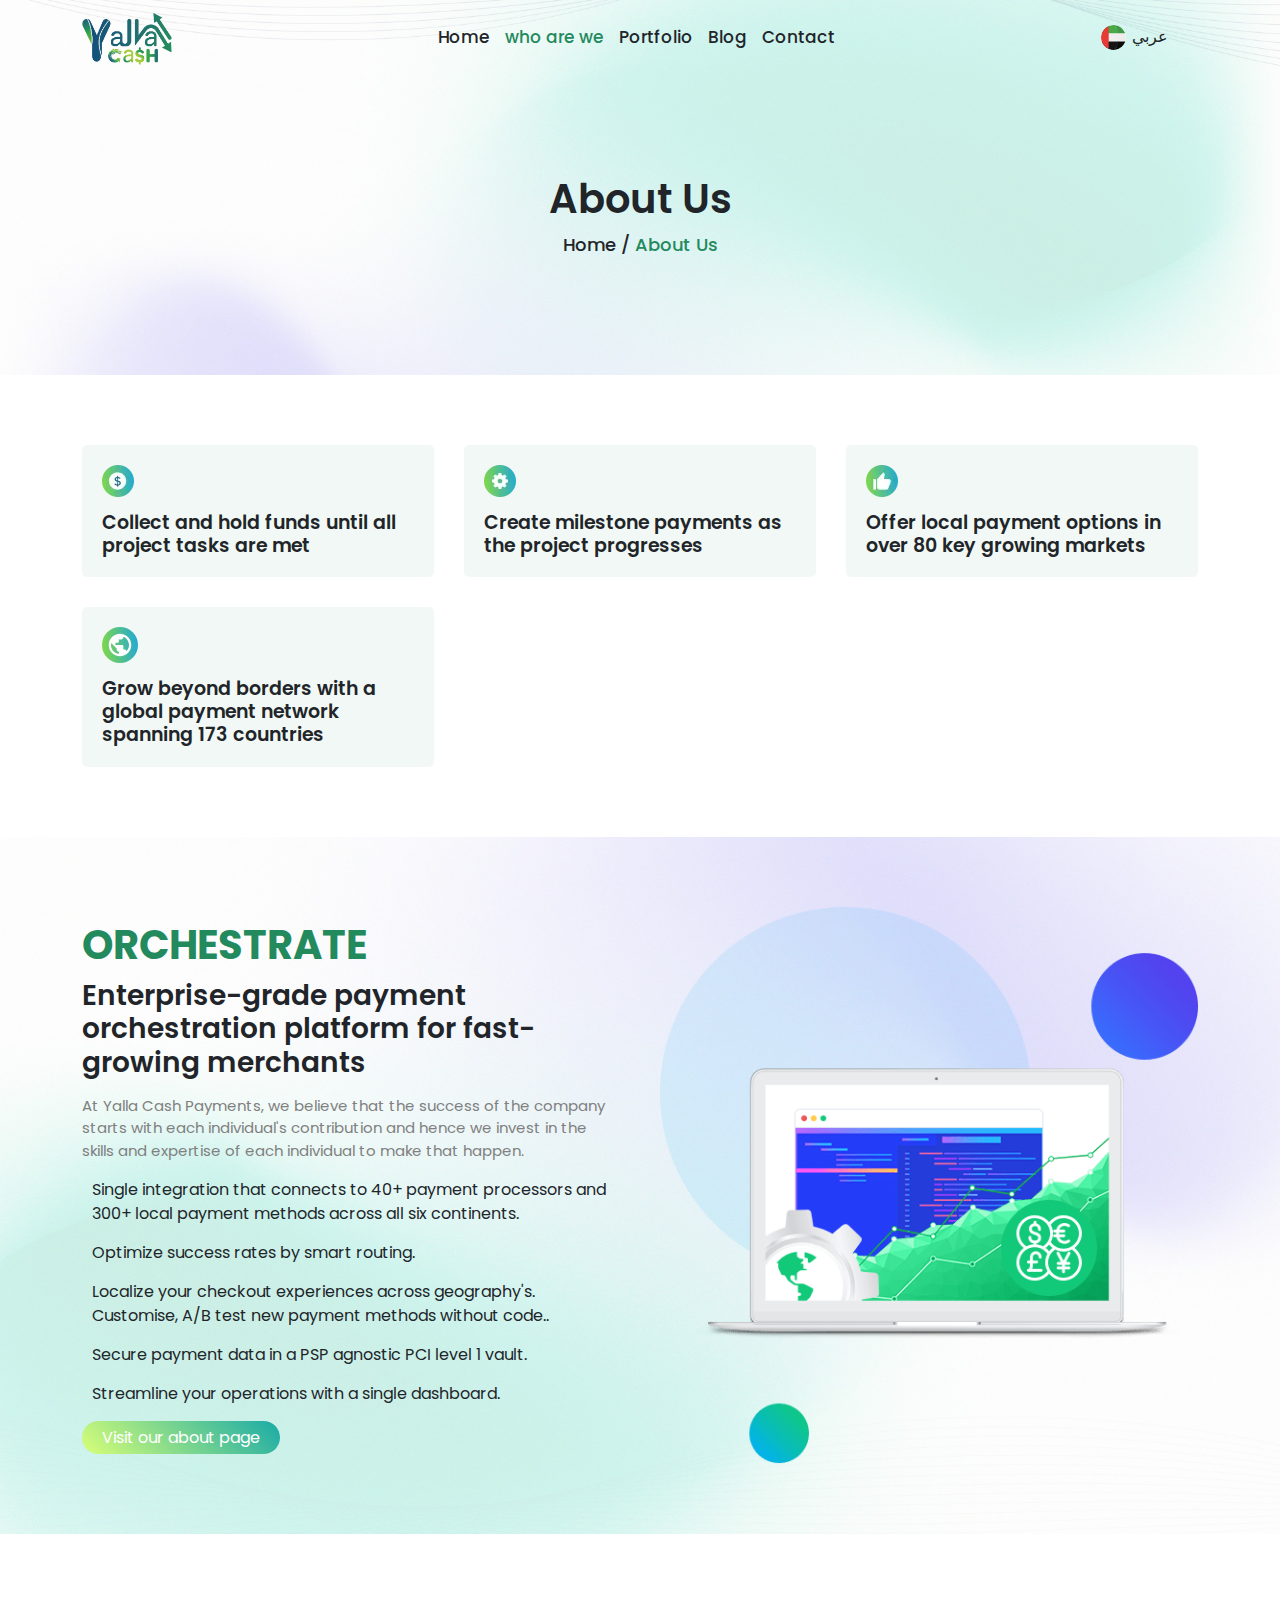
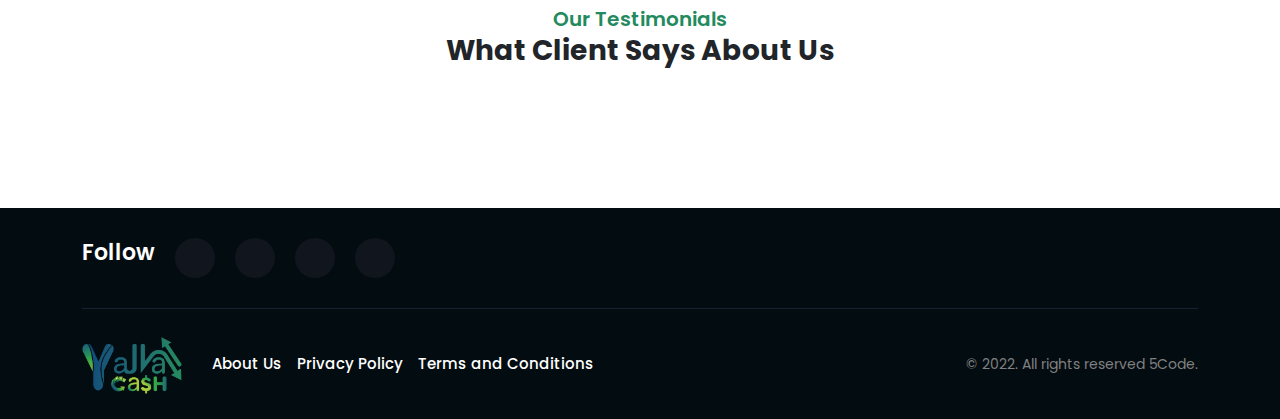
==== about-us.html @ e9f298f8 "commit" ====
<!DOCTYPE html>
<html lang="en">
  <head>
    <meta charset="UTF-8" />
    <meta name="viewport" content="width=device-width, initial-scale=1.0" />
    <title>Yalla cash v2</title>
    <link rel="stylesheet" href="./css/style.css" />
    <link rel="stylesheet" href="./css/carsosuel.css" />
    <link
      rel="stylesheet"
      href="https://cdnjs.cloudflare.com/ajax/libs/font-awesome/6.4.0/css/all.min.css"
      integrity="sha512-iecdLmaskl7CVkqkXNQ/ZH/XLlvWZOJyj7Yy7tcenmpD1ypASozpmT/E0iPtmFIB46ZmdtAc9eNBvH0H/ZpiBw=="
      crossorigin="anonymous"
      referrerpolicy="no-referrer"
    />
    <!-- bootstarp -->
    <link rel="stylesheet" href="css/bootstrap.css" />
    <script src="js/bootstrap.js"></script>
  </head>
  <body>
    <main>
      <!-- start header -->
      <header>
        <div class="container">
          <div class="line">
            <a href="index.html" class="logo">
              <img src="./images/123456-08.png" alt="logo" />
            </a>
            <div class="links">
              <a href="index.html" class="link">Home</a>
              <a href="about-us.html" class="link active">who are we</a>
              <a href="Portfolio.html" class="link">Portfolio</a>
              <a href="blog.html" class="link">Blog</a>
              <a href="contact-us.html" class="link">Contact</a>
            </div>
            <div class="info">
              <a href="#" class="lang">
                <img src="images/ar-lang.svg" alt="lang-img" loading="lazy" />
                <span>عربي</span>
              </a>

              <div class="mode btn_mode">
                <i class="fa-regular fa-sun light"></i>
                <i class="fa-solid fa-moon dark"></i>
              </div>

              <div class="icon_menu">
                <svg
                  class="trigger-opener"
                  xmlns="http://www.w3.org/2000/svg"
                  xmlns:xlink="http://www.w3.org/1999/xlink"
                  x="0px"
                  y="0px"
                  width="16px"
                  height="12.7px"
                  viewBox="0 0 16 12.7"
                  style="enable-background: new 0 0 16 12.7"
                  xml:space="preserve"
                >
                  <g>
                    <rect x="5" y="8.4" width="11" height="2"></rect>
                    <rect x="0" y="2.4" width="16" height="2"></rect>
                  </g>
                </svg>
              </div>
            </div>
          </div>
        </div>
      </header>
      <!-- end header -->

      <!-- start menu mobile -->
      <div class="overflow"></div>
      <div class="menu_mobile">
        <div class="head">
          <img src="./images/123456-08.png" alt="logo" />

          <div class="btn_close_menu">
            <i class="fa-regular fa-circle-xmark"></i>
          </div>
        </div>
        <div class="links">
          <a href="index.html" class="link">Home</a>
          <a href="about-us.html" class="link active">who are we</a>
          <a href="our-services.html" class="link">Our Services</a>
          <a href="Portfolio.html" class="link">Portfolio</a>
          <a href="blog.html" class="link">Blog</a>
          <a href="contact-us.html" class="link">Contact</a>
        </div>
        <a href="#" class="lang">
          <img src="images/en-lang.svg" alt="lang-img" loading="lazy" />
          <span>English</span>
        </a>
      </div>
      <!-- end menu mobile -->

      <!-- start main head -->
      <div class="main_head">
        <div class="container">
          <div class="content">
            <h1>About Us</h1>
            <p class="links">
              <a href="index.html">Home</a> /
              <a href="about-us.html">About Us</a>
            </p>
          </div>
        </div>
      </div>
      <!-- end main head -->
    </main>

    <!-- start boxs info -->
    <div class="boxs_info_section section">
      <div class="container">
        <div class="boxs">
          <div class="box">
            <div class="icon">
              <img
                src="./images/info-icon1.webp"
                alt="info-icon"
                loading="lazy"
              />
            </div>
            <h4 class="title">
              Collect and hold funds until all project tasks are met
            </h4>
          </div>
          <div class="box">
            <div class="icon">
              <img
                src="./images/info-icon2.webp"
                alt="info-icon"
                loading="lazy"
              />
            </div>
            <h4 class="title">
              Create milestone payments as the project progresses
            </h4>
          </div>
          <div class="box">
            <div class="icon">
              <img
                src="./images/info-icon3.webp"
                alt="info-icon"
                loading="lazy"
              />
            </div>
            <h4 class="title">
              Offer local payment options in over 80 key growing markets
            </h4>
          </div>
          <div class="box">
            <div class="icon">
              <img
                src="./images/info-icon4.svg"
                alt="info-icon"
                loading="lazy"
              />
            </div>
            <h4 class="title">
              Grow beyond borders with a global payment network spanning 173
              countries
            </h4>
          </div>
        </div>
      </div>
    </div>
    <!-- end boxs info -->

    <!-- start Join Us-->
    <div class="join_us_section section bg_pay">
      <div class="container">
        <div class="line line_section">
          <div class="text">
            <h3 class="title">ORCHESTRATE</h3>
            <h4 class="second_title">
              Enterprise-grade payment orchestration platform for fast-growing
              merchants
            </h4>
            <p class="desc">
              At Yalla Cash Payments, we believe that the success of the company
              starts with each individual's contribution and hence we invest in
              the skills and expertise of each individual to make that happen.
            </p>
            <div class="items">
              <div class="item">
                <i class="fa-regular fa-circle-check"></i>
                <span
                  >Single integration that connects to 40+ payment processors
                  and 300+ local payment methods across all six
                  continents.</span
                >
              </div>
              <div class="item">
                <i class="fa-regular fa-circle-check"></i>
                <span>Optimize success rates by smart routing.</span>
              </div>
              <div class="item">
                <i class="fa-regular fa-circle-check"></i>
                <span
                  >Localize your checkout experiences across geography's.
                  Customise, A/B test new payment methods without code..</span
                >
              </div>
              <div class="item">
                <i class="fa-regular fa-circle-check"></i>
                <span
                  >Secure payment data in a PSP agnostic PCI level 1
                  vault.</span
                >
              </div>
              <div class="item">
                <i class="fa-regular fa-circle-check"></i>
                <span
                  >Streamline your operations with a single dashboard.
                </span>
              </div>
            </div>

            <a href="about-us.html" class="btn_fill btn_about"
              >Visit our about page</a
            >
          </div>
          <div class="image">
            <img src="./images/about-img.png" alt="about-img" loading="lazy" />
          </div>
        </div>
      </div>
    </div>
    <!-- end Join Us -->

    <!-- start Our Testimonials -->
    <div class="our_testimonials_section section">
      <div class="container">
        <div class="head">
          <span class="subtitle">Our Testimonials</span>
          <h3 class="title">What Client Says About Us</h3>
        </div>
        <div class="boxs">
          <div class="owl-carousel owl-theme testimonials-carousel">
            <div class="box">
              <div class="head_box">
                <div class="img_client">
                  <img
                    src="./images/client-1.jpg"
                    alt="client-img"
                    loading="lazy"
                  />
                </div>
                <div class="icon">
                  <img src="./images/quote.png" alt="quote" loading="lazy" />
                </div>
              </div>
              <p class="comment">
                Lorem ipsum dolor sit amet adi elition repell tetur delni vel
                quam aliq earum explibo dolor eme fugiat amet dolor lorem sit
                consect.
              </p>
              <div class="info_client">
                <h5>Chris Haris</h5>
                <span>MD, ITec</span>
              </div>
            </div>
            <div class="box">
              <div class="head_box">
                <div class="img_client">
                  <img
                    src="./images/client-3.jpg"
                    alt="client-img"
                    loading="lazy"
                  />
                </div>
                <div class="icon">
                  <img src="./images/quote.png" alt="quote" loading="lazy" />
                </div>
              </div>
              <p class="comment">
                Lorem ipsum dolor sit amet adi elition repell tetur delni vel
                quam aliq earum explibo dolor eme fugiat amet dolor lorem sit
                consect.
              </p>
              <div class="info_client">
                <h5>Chris Haris</h5>
                <span>MD, ITec</span>
              </div>
            </div>
            <div class="box">
              <div class="head_box">
                <div class="img_client">
                  <img
                    src="./images/client-2.jpg"
                    alt="client-img"
                    loading="lazy"
                  />
                </div>
                <div class="icon">
                  <img src="./images/quote.png" alt="quote" loading="lazy" />
                </div>
              </div>
              <p class="comment">
                Lorem ipsum dolor sit amet adi elition repell tetur delni vel
                quam aliq earum explibo dolor eme fugiat amet dolor lorem sit
                consect.
              </p>
              <div class="info_client">
                <h5>Chris Haris</h5>
                <span>MD, ITec</span>
              </div>
            </div>
            <div class="box">
              <div class="head_box">
                <div class="img_client">
                  <img
                    src="./images/client-3.jpg"
                    alt="client-img"
                    loading="lazy"
                  />
                </div>
                <div class="icon">
                  <img src="./images/quote.png" alt="quote" loading="lazy" />
                </div>
              </div>
              <p class="comment">
                Lorem ipsum dolor sit amet adi elition repell tetur delni vel
                quam aliq earum explibo dolor eme fugiat amet dolor lorem sit
                consect.
              </p>
              <div class="info_client">
                <h5>Chris Haris</h5>
                <span>MD, ITec</span>
              </div>
            </div>
          </div>
        </div>
      </div>
    </div>

    <!-- end Our Testimonials -->

    <!-- start footer -->
    <footer>
      <div class="container">
        <div class="footer_top">
          <h4>Follow</h4>
          <div class="social_media">
            <a href="#">
              <i class="fa-brands fa-facebook-f"></i>
            </a>
            <a href="#">
              <i class="fa-brands fa-twitter"></i>
            </a>
            <a href="#">
              <i class="fa-brands fa-instagram"></i>
            </a>
            <a href="#">
              <i class="fa-brands fa-youtube"></i>
            </a>
          </div>
        </div>
        <div class="footer_bottom">
          <div class="info">
            <div class="logo">
              <img src="images/123456-08.png" alt="" />
            </div>
            <div class="links">
              <a href="about-us.html" class="link"> About Us</a>
              <a href="privacy-policy.html" class="link">Privacy Policy</a>
              <a href="terms-and-conditions.html" class="link"
                >Terms and Conditions
              </a>
            </div>
          </div>
          <p>© 2022. All rights reserved 5Code.</p>
        </div>
      </div>
    </footer>
    <!-- end footer -->

    <script src="js/main.js"></script>
    <script src="js/mode.js"></script>
    <script
      src="https://cdnjs.cloudflare.com/ajax/libs/jquery/3.7.0/jquery.min.js"
      integrity="sha512-3gJwYpMe3QewGELv8k/BX9vcqhryRdzRMxVfq6ngyWXwo03GFEzjsUm8Q7RZcHPHksttq7/GFoxjCVUjkjvPdw=="
      crossorigin="anonymous"
      referrerpolicy="no-referrer"
    ></script>
    <script src="js/carosuel.js"></script>
    <script>
      $(".testimonials-carousel").owlCarousel({
        loop: true,
        margin: 15,
        responsiveClass: true,
        autoplay: true,
        autoplayTimeout: 3000,
        autoplayHoverPause: true,
        responsive: {
          0: {
            items: 1,
            nav: true,
          },
          700: {
            items: 2,
            nav: false,
          },
          900: {
            items: 3,
            nav: false,
          },
        },
      });
    </script>
  </body>
</html>
---- css/style.css ----
@import url("https://fonts.googleapis.com/css2?family=Cairo:wght@200;300;400;500;600;700;800;900&family=Poppins:wght@300;400;500;600;700&display=swap");
header {
  padding: 10px 0;
  position: relative;
  z-index: 9999;
}
header.info_page {
  background-color: #e0f6d5;
}
header .line {
  display: -webkit-box;
  display: -ms-flexbox;
  display: flex;
  -webkit-box-align: center;
      -ms-flex-align: center;
          align-items: center;
  -webkit-box-pack: justify;
      -ms-flex-pack: justify;
          justify-content: space-between;
}
header .line .logo img {
  width: 90px;
}
header .line .links {
  display: -webkit-box;
  display: -ms-flexbox;
  display: flex;
  -webkit-box-align: center;
      -ms-flex-align: center;
          align-items: center;
  gap: 15px;
}
header .line .links .link {
  font-size: 17px;
  font-weight: 500;
  -webkit-transition: all 0.3s;
  transition: all 0.3s;
}
header .line .links .link:hover, header .line .links .link.active {
  color: #238a5e !important;
}
header .line .info {
  display: -webkit-box;
  display: -ms-flexbox;
  display: flex;
  -webkit-box-align: center;
      -ms-flex-align: center;
          align-items: center;
  gap: 30px;
}
header .line .info .lang {
  cursor: pointer;
  display: -webkit-box;
  display: -ms-flexbox;
  display: flex;
  -webkit-box-align: center;
      -ms-flex-align: center;
          align-items: center;
  gap: 6px;
}
header .line .info .lang img {
  width: 25px;
  height: 25px;
  border-radius: 50%;
}
header .line .info .lang span {
  font-weight: 500;
}
header .line .info .mode {
  cursor: pointer;
}
header .line .info .mode i {
  display: none;
}
header .line .info .mode i.show {
  display: block;
}
header .line .info .btn_contact {
  background: #238a5e;
  color: white !important;
  padding: 7px 25px;
  border-radius: 50px;
}
header .line .info .icon_menu {
  display: none;
}

@media (max-width: 991px) {
  header {
    padding: 10px 0;
  }
  header .line .logo img {
    width: 70px;
  }
  header .line .links {
    display: none;
  }
  header .line .info {
    gap: 10px;
  }
  header .line .info .lang {
    display: none;
  }
  header .line .info .btn_outline {
    display: none;
  }
  header .line .info .icon_menu {
    cursor: pointer;
    display: block;
  }
  header .line .info .icon_menu svg {
    width: 25px;
  }
}
.bg_main_head {
  background-image: url(../images/da_main_head.png);
  background-size: cover;
  background-repeat: no-repeat;
  color: white !important;
}
.bg_main_head .btn_outline {
  color: white !important;
}

.main_head {
  height: 300px;
  position: relative;
  overflow: hidden;
}
.main_head .container {
  display: -webkit-box;
  display: -ms-flexbox;
  display: flex;
  -webkit-box-align: center;
      -ms-flex-align: center;
          align-items: center;
  -webkit-box-pack: center;
      -ms-flex-pack: center;
          justify-content: center;
  height: 100%;
}
.main_head .container .content {
  text-align: center;
  position: relative;
  z-index: 100;
}
.main_head .container .content .links {
  font-size: 18px;
  font-weight: 500;
}
.main_head .container .content .links a:last-child {
  color: #238a5e !important;
}
.main_head .container .content h1 {
  font-weight: 600;
}
.main_head .box_icon {
  position: absolute;
  bottom: -135px;
  left: -51px;
  -webkit-transform: rotate(45deg);
          transform: rotate(45deg);
}
.main_head .box_icon:nth-child(2) {
  left: auto;
  right: -135px;
}
.main_head .box_icon:nth-child(2) .icon_outline {
  top: 150px;
  left: auto;
  right: 250px;
}
.main_head .box_icon svg {
  width: auto;
  fill: #238a5e;
}
.main_head .box_icon .icon_outline {
  position: absolute;
  top: -50px;
  left: 50px;
}
.main_head .box_icon .icon_outline svg {
  fill: white;
}

@media (max-width: 768px) {
  .main_head {
    height: 200px;
  }
  .main_head .box_icon svg {
    width: 180px;
  }
  .main_head .box_icon .icon_outline {
    display: none;
  }
}
.overflow {
  position: fixed;
  top: 0;
  right: 0;
  height: 100%;
  width: 100%;
  background-color: rgba(0, 0, 0, 0.393);
  z-index: 998;
  display: none;
}
.overflow.active {
  display: block;
}

.menu_mobile {
  padding: 20px;
  color: black;
  position: fixed;
  top: 0;
  right: -100%;
  width: 100%;
  height: 100%;
  background-color: #1d445b;
  color: white;
  z-index: 99999;
  -webkit-transition: all 0.4s;
  transition: all 0.4s;
}
.menu_mobile.active {
  right: 0;
}
.menu_mobile .head {
  display: -webkit-box;
  display: -ms-flexbox;
  display: flex;
  -webkit-box-align: center;
      -ms-flex-align: center;
          align-items: center;
  -webkit-box-pack: justify;
      -ms-flex-pack: justify;
          justify-content: space-between;
  margin-bottom: 30px;
}
.menu_mobile .head img {
  width: 100px;
}
.menu_mobile .head i {
  font-size: 22px;
  cursor: pointer;
}
.menu_mobile .links {
  text-align: center;
  height: 80vh;
  display: -webkit-box;
  display: -ms-flexbox;
  display: flex;
  -webkit-box-orient: vertical;
  -webkit-box-direction: normal;
      -ms-flex-direction: column;
          flex-direction: column;
  -webkit-box-align: center;
      -ms-flex-align: center;
          align-items: center;
  -webkit-box-pack: center;
      -ms-flex-pack: center;
          justify-content: center;
}
.menu_mobile .links .link {
  font-size: 20px;
  font-weight: 500;
  display: block;
  width: 100%;
  padding-bottom: 8px;
  margin-bottom: 8px;
  border: 1px dashed #c8c8c8;
  border-radius: 5px;
}
.menu_mobile .links .link svg {
  width: 17px;
  color: gray;
}
.menu_mobile .links .link.active {
  color: #238a5e !important;
}
.menu_mobile .links .link_list {
  position: relative;
}
.menu_mobile .links .link_list:hover .list {
  opacity: 1;
  z-index: 100;
  top: 60px;
}
.menu_mobile .links .link_list .list {
  position: absolute;
  top: 80px;
  left: 50%;
  -webkit-transform: translateX(-50%);
          transform: translateX(-50%);
  background-color: white;
  font-weight: 600;
  padding: 8px 10px;
  border-radius: 5px;
  width: 170px;
  border: 1px solid #e2e2e2;
  opacity: 0;
  z-index: -1;
  -webkit-transition: all 0.4s;
  transition: all 0.4s;
}
.menu_mobile .links .link_list .list .item {
  display: block;
  font-weight: 600;
  color: #37373c !important;
}
.menu_mobile .links .link_list .list .item:hover {
  color: #238a5e !important;
}
.menu_mobile .links .link_list .list .item:not(:last-child) {
  margin-bottom: 10px;
}
.menu_mobile .lang {
  cursor: pointer;
  display: -webkit-box;
  display: -ms-flexbox;
  display: flex;
  -webkit-box-align: center;
      -ms-flex-align: center;
          align-items: center;
  -webkit-box-pack: center;
      -ms-flex-pack: center;
          justify-content: center;
  gap: 6px;
}
.menu_mobile .lang img {
  width: 25px;
  height: 25px;
  border-radius: 50%;
}
.menu_mobile .lang span {
  font-weight: 500;
}
.menu_mobile .btn_contact {
  background: linear-gradient(144deg, #405fff, #5b42f3 50%, #00ddeb);
  color: white !important;
  font-weight: 500;
  border: none;
  padding: 6px 20px;
  border-radius: 6px;
  font-size: 15px;
  margin-top: 10px;
  display: inline-block;
}

footer {
  background-color: #030c10;
  color: white;
}
footer .footer_top {
  padding: 30px 0;
  border-bottom: 1px solid rgb(26, 33, 46);
  display: -webkit-box;
  display: -ms-flexbox;
  display: flex;
  -webkit-box-align: center;
      -ms-flex-align: center;
          align-items: center;
  gap: 20px;
}
footer .footer_top h4 {
  font-weight: 600;
  font-size: 22px;
}
footer .footer_top .social_media {
  display: -webkit-box;
  display: -ms-flexbox;
  display: flex;
  -webkit-box-align: center;
      -ms-flex-align: center;
          align-items: center;
  gap: 20px;
}
footer .footer_top .social_media a {
  width: 40px;
  height: 40px;
  border-radius: 50%;
  display: -webkit-box;
  display: -ms-flexbox;
  display: flex;
  -webkit-box-align: center;
      -ms-flex-align: center;
          align-items: center;
  -webkit-box-pack: center;
      -ms-flex-pack: center;
          justify-content: center;
  background-color: #11161e;
  color: #238a5e !important;
}
footer .footer_bottom {
  display: -webkit-box;
  display: -ms-flexbox;
  display: flex;
  -webkit-box-align: center;
      -ms-flex-align: center;
          align-items: center;
  -webkit-box-pack: justify;
      -ms-flex-pack: justify;
          justify-content: space-between;
  gap: 10px;
  padding: 25px 0;
}
footer .footer_bottom .info {
  display: -webkit-box;
  display: -ms-flexbox;
  display: flex;
  -webkit-box-align: center;
      -ms-flex-align: center;
          align-items: center;
  gap: 30px;
}
footer .footer_bottom .info .logo img {
  width: 100px;
}
footer .footer_bottom .info .links {
  display: -webkit-box;
  display: -ms-flexbox;
  display: flex;
  -webkit-box-align: center;
      -ms-flex-align: center;
          align-items: center;
  gap: 15px;
  font-weight: 500;
}
footer .footer_bottom .info .links a {
  font-size: 15px;
}
footer .footer_bottom .info .links a:hover {
  color: #238a5e !important;
}
footer .footer_bottom p {
  font-size: 14px;
  margin-bottom: 0;
  color: gray;
}

@media (max-width: 768px) {
  footer .footer_top {
    -webkit-box-orient: vertical;
    -webkit-box-direction: normal;
        -ms-flex-direction: column;
            flex-direction: column;
    gap: 10px;
  }
  footer .footer_top h4 {
    font-size: 20px;
    margin-bottom: 2px;
  }
  footer .footer_bottom {
    -webkit-box-orient: vertical;
    -webkit-box-direction: normal;
        -ms-flex-direction: column;
            flex-direction: column;
    -webkit-box-pack: center;
        -ms-flex-pack: center;
            justify-content: center;
  }
  footer .footer_bottom .info {
    -webkit-box-orient: vertical;
    -webkit-box-direction: normal;
        -ms-flex-direction: column;
            flex-direction: column;
    gap: 10px;
  }
  footer .footer_bottom .info .logo h3 {
    margin-bottom: 0;
  }
  footer .footer_bottom .info .links {
    gap: 12px;
    -ms-flex-wrap: wrap;
        flex-wrap: wrap;
    -webkit-box-pack: center;
        -ms-flex-pack: center;
            justify-content: center;
  }
}
.hero_section {
  height: calc(100vh - 77px);
  position: relative;
  z-index: 9999;
}
.hero_section .container {
  height: 100%;
}
.hero_section .container .line {
  height: 100%;
  display: -webkit-box;
  display: -ms-flexbox;
  display: flex;
  -webkit-box-align: center;
      -ms-flex-align: center;
          align-items: center;
  gap: 40px;
  position: relative;
}
.hero_section .container .line .banner_shap {
  position: absolute;
  top: 50%;
  left: 50%;
  -webkit-transform: translate(-50%, -50%);
          transform: translate(-50%, -50%);
  width: 100%;
  z-index: -1;
}
.hero_section .container .line > div {
  width: 50%;
}
.hero_section .container .line .text {
  position: relative;
  z-index: 10;
}
.hero_section .container .line .text .subtitle {
  width: -webkit-fit-content;
  width: -moz-fit-content;
  width: fit-content;
  color: #a8ce42;
  margin-bottom: 10px;
  border-radius: 2px;
  text-transform: uppercase;
}
.hero_section .container .line .text .title {
  font-size: 45px;
  font-weight: 600;
}
.hero_section .container .line .text .title span {
  color: #238a5e;
}
.hero_section .container .line .text .desc {
  font-size: 15px;
  font-weight: 400;
  color: #7f7f7f;
}
.hero_section .container .line .text .btn_contact {
  background: linear-gradient(45deg, #d9ff77 0%, #19aaa7 100%);
}
.hero_section .container .line .image {
  position: relative;
  z-index: 10;
}
.hero_section .container .line .image img {
  width: 100%;
}
.hero_section .waves {
  position: absolute;
  left: 0px;
  bottom: 0px;
  width: 100%;
  height: 15vh;
  margin-bottom: -8px;
  min-height: 100px;
  max-height: 160px;
  z-index: 100;
}
.hero_section .waves .parallax use {
  -webkit-animation: move-forever 25s cubic-bezier(0.55, 0.5, 0.45, 0.5) infinite;
          animation: move-forever 25s cubic-bezier(0.55, 0.5, 0.45, 0.5) infinite;
}
.hero_section .waves .parallax use:nth-child(1) {
  -webkit-animation-duration: 7s;
          animation-duration: 7s;
  -webkit-animation-delay: -2s;
          animation-delay: -2s;
}
.hero_section .waves .parallax use:nth-child(2) {
  -webkit-animation-duration: 10s;
          animation-duration: 10s;
  -webkit-animation-delay: -3s;
          animation-delay: -3s;
}
.hero_section .waves .parallax use:nth-child(3) {
  -webkit-animation-duration: 13s;
          animation-duration: 13s;
  -webkit-animation-delay: -4s;
          animation-delay: -4s;
}
.hero_section .waves .parallax use:nth-child(4) {
  -webkit-animation-duration: 20s;
          animation-duration: 20s;
  -webkit-animation-delay: -5s;
          animation-delay: -5s;
}

@media (max-width: 768px) {
  .hero_section {
    height: calc(100vh - 63px);
  }
  .hero_section .container .line {
    -webkit-box-pack: center;
        -ms-flex-pack: center;
            justify-content: center;
    gap: 20px;
  }
  .hero_section .container .line > div {
    width: 100%;
  }
  .hero_section .container .line .text {
    text-align: center;
  }
  .hero_section .container .line .text .subtitle {
    margin: auto;
    padding: 1px 10px;
    font-size: 13px;
    margin-bottom: 5px;
  }
  .hero_section .container .line .text .title {
    font-size: 30px;
  }
  .hero_section .container .line .text .desc {
    font-size: 14px;
    margin-bottom: 10px;
  }
  .hero_section .container .line .text .btns {
    -webkit-box-pack: center;
        -ms-flex-pack: center;
            justify-content: center;
  }
  .hero_section .container .line .text .btns .btn_solid,
.hero_section .container .line .text .btns .btn_outline {
    padding: 3px 15px;
    font-size: 14px;
  }
  .hero_section .waves {
    max-height: 100px;
  }
}
.join_us_section.bg_pay {
  background-image: url(../images/aboutrepay.jpg);
  background-repeat: no-repeat;
  background-size: cover;
  background-position: center;
}
.join_us_section .line {
  -webkit-box-align: center;
      -ms-flex-align: center;
          align-items: center;
}
.join_us_section .line .text .title {
  font-size: 40px;
  font-weight: 700;
  color: #238a5e;
  margin-bottom: 10px;
}
.join_us_section .line .text .second_title {
  font-size: 28px;
  font-weight: 600;
  margin-bottom: 15px;
}
.join_us_section .line .text .desc {
  font-size: 15px;
  color: gray;
}
.join_us_section .line .text .items {
  margin-bottom: 20px;
}
.join_us_section .line .text .items .item {
  display: -webkit-box;
  display: -ms-flexbox;
  display: flex;
  gap: 10px;
}
.join_us_section .line .text .items .item:not(:last-child) {
  margin-bottom: 15px;
}
.join_us_section .line .text .items .item i {
  color: #238a5e;
  margin-top: 5px;
}
.join_us_section .line .text .btn_about {
  background: linear-gradient(45deg, #d9ff77 0%, #19aaa7 100%);
}
.join_us_section .line .image img {
  width: 100%;
}

@media (max-width: 768px) {
  .join_us_section .line .text {
    text-align: center;
  }
  .join_us_section .line .text .title {
    font-size: 30px;
  }
  .join_us_section .line .text .second_title {
    font-size: 22px;
  }
  .join_us_section .line .text .desc {
    font-size: 13px;
    margin-bottom: 6px;
  }
  .join_us_section .line .text .items .item {
    -webkit-box-orient: vertical;
    -webkit-box-direction: normal;
        -ms-flex-direction: column;
            flex-direction: column;
    gap: 6px;
    -webkit-box-pack: center;
        -ms-flex-pack: center;
            justify-content: center;
  }
}
.can_you_pay_section {
  background-color: #f7fafc;
}
.can_you_pay_section .head .title {
  margin-bottom: 10px;
  font-size: 35px;
  font-weight: 600;
  max-width: 900px;
}
.can_you_pay_section .head .desc {
  font-size: 17px;
  margin-bottom: 0;
}
.can_you_pay_section .boxs {
  display: -ms-grid;
  display: grid;
  grid-template-columns: repeat(auto-fill, minmax(350px, 1fr));
  gap: 30px;
  margin-top: 60px;
}
.can_you_pay_section .boxs .box {
  background-color: white;
  -webkit-box-shadow: 0 4px 6px 0 rgba(226, 232, 240, 0.5), 0 2px 4px 0 rgba(226, 232, 240, 0.24);
          box-shadow: 0 4px 6px 0 rgba(226, 232, 240, 0.5), 0 2px 4px 0 rgba(226, 232, 240, 0.24);
  padding: 15px;
  border-radius: 6px;
}
.can_you_pay_section .boxs .box .image {
  margin-bottom: 10px;
}
.can_you_pay_section .boxs .box .image img {
  width: 100%;
  height: 310px;
  border-radius: 6px;
  -o-object-fit: cover;
     object-fit: cover;
}
.can_you_pay_section .boxs .box .title {
  font-size: 22px;
  font-weight: 600;
}
.can_you_pay_section .boxs .box .items {
  display: -webkit-box;
  display: -ms-flexbox;
  display: flex;
  -webkit-box-align: center;
      -ms-flex-align: center;
          align-items: center;
  gap: 12px;
  -ms-flex-wrap: wrap;
      flex-wrap: wrap;
  margin-bottom: 10px;
}
.can_you_pay_section .boxs .box .items .item {
  padding: 2px 8px;
  background-color: #bbf6e2;
  color: rgb(41, 114, 90);
  border-radius: 5px;
  font-size: 14px;
}
.can_you_pay_section .boxs .box .images_payments {
  display: -webkit-box;
  display: -ms-flexbox;
  display: flex;
  -webkit-box-align: center;
      -ms-flex-align: center;
          align-items: center;
  gap: 12px;
  -ms-flex-wrap: wrap;
      flex-wrap: wrap;
  margin-bottom: 10px;
}
.can_you_pay_section .boxs .box .images_payments img,
.can_you_pay_section .boxs .box .images_payments svg {
  width: 35px;
  height: 25px;
}
.can_you_pay_section .boxs .box .info {
  font-size: 18px;
  font-weight: 600;
}
.can_you_pay_section .boxs .box .info:not(:last-child) {
  margin-bottom: 10px;
}

@media (max-width: 768px) {
  .can_you_pay_section .head .title {
    font-size: 22px;
  }
  .can_you_pay_section .head .desc {
    font-size: 14px;
  }
  .can_you_pay_section .boxs {
    grid-template-columns: repeat(auto-fill, minmax(230px, 1fr));
    gap: 15px;
    margin-top: 30px;
  }
}
.ready_to_go_section .line {
  display: -webkit-box;
  display: -ms-flexbox;
  display: flex;
  gap: 40px;
}
.ready_to_go_section .line .text {
  width: 30%;
}
.ready_to_go_section .line .text .title {
  font-size: 28px;
  font-weight: 700;
}
.ready_to_go_section .line .text .desc {
  font-size: 15px;
  color: gray;
  margin-bottom: 0;
}
.ready_to_go_section .line .boxs {
  width: 70%;
  display: -ms-grid;
  display: grid;
  grid-template-columns: repeat(auto-fill, minmax(280px, 1fr));
  gap: 30px;
}
.ready_to_go_section .line .boxs .box {
  padding: 20px;
  background-color: white;
  border-radius: 7px;
  -webkit-box-shadow: 0 0px 10px 4px rgba(31, 66, 135, 0.1);
          box-shadow: 0 0px 10px 4px rgba(31, 66, 135, 0.1);
  cursor: pointer;
  -webkit-transition: all 0.4s ease;
  transition: all 0.4s ease;
}
.ready_to_go_section .line .boxs .box:hover {
  background-color: #238a5e;
  color: white;
}
.ready_to_go_section .line .boxs .box:hover .icon i {
  color: white;
}
.ready_to_go_section .line .boxs .box:hover .desc {
  color: white;
}
.ready_to_go_section .line .boxs .box .icon {
  position: relative;
  width: 70px;
  height: 70px;
  display: -webkit-box;
  display: -ms-flexbox;
  display: flex;
  -webkit-box-align: center;
      -ms-flex-align: center;
          align-items: center;
  -webkit-box-pack: center;
      -ms-flex-pack: center;
          justify-content: center;
  margin: 15px 15px 30px;
  -webkit-transition: all 0.5s;
  transition: all 0.5s;
  background-color: rgba(19, 196, 85, 0.1019607843);
  border-radius: 50%;
}
.ready_to_go_section .line .boxs .box .icon::before {
  content: "";
  position: absolute;
  height: 100px;
  width: 100px;
  left: -13px;
  top: -15px;
  background-image: url(../images/pattern1.png);
  background-repeat: no-repeat;
  background-size: cover;
}
.ready_to_go_section .line .boxs .box .icon i {
  color: #238a5e;
  font-size: 26px;
}
.ready_to_go_section .line .boxs .box .title {
  font-family: 700;
}
.ready_to_go_section .line .boxs .box .desc {
  color: gray;
  margin-bottom: 0;
}

@media (max-width: 768px) {
  .ready_to_go_section .line {
    -webkit-box-orient: vertical;
    -webkit-box-direction: normal;
        -ms-flex-direction: column;
            flex-direction: column;
    gap: 20px;
  }
  .ready_to_go_section .line .text {
    width: 100%;
    text-align: center;
  }
  .ready_to_go_section .line .text .title {
    font-size: 20px;
  }
  .ready_to_go_section .line .text .desc {
    font-size: 14px;
  }
  .ready_to_go_section .line .boxs {
    width: 100%;
    grid-template-columns: repeat(auto-fill, minmax(230px, 1fr));
    gap: 15px;
  }
  .ready_to_go_section .line .boxs .box {
    padding: 15px;
  }
  .ready_to_go_section .line .boxs .box .icon {
    width: 60px;
    height: 60px;
  }
  .ready_to_go_section .line .boxs .box .icon::before {
    height: 90px;
    width: 90px;
  }
}
.our_services_section .head {
  text-align: center;
  margin-bottom: 40px;
}
.our_services_section .head .subtitle {
  font-size: 22px;
  color: #238a5e;
}
.our_services_section .head .title {
  font-size: 33px;
  font-weight: 700;
}
.our_services_section .image img {
  width: 100%;
  height: 400px;
  border-radius: 6px;
  -o-object-fit: cover;
     object-fit: cover;
}
.our_services_section .boxs {
  display: -ms-grid;
  display: grid;
  grid-template-columns: repeat(auto-fill, minmax(350px, 1fr));
  -webkit-box-align: center;
      -ms-flex-align: center;
          align-items: center;
  gap: 30px;
  margin-top: 60px;
}
.our_services_section .boxs .box {
  padding: 40px 20px;
  -webkit-box-shadow: 0 0px 10px 4px rgba(31, 66, 135, 0.1);
          box-shadow: 0 0px 10px 4px rgba(31, 66, 135, 0.1);
  border-radius: 7px;
}
.our_services_section .boxs .box .icon {
  margin-bottom: 15px;
}
.our_services_section .boxs .box .icon img {
  width: 80px;
}
.our_services_section .boxs .box .title {
  font-weight: 600;
  margin-bottom: 10px;
  font-size: 20px;
}
.our_services_section .boxs .box .desc {
  color: gray;
  margin-bottom: 0;
}
.our_services_section .boxs .image_box {
  text-align: center;
}
.our_services_section .boxs .image_box img {
  width: 90%;
}

@media (max-width: 768px) {
  .our_services_section .head .subtitle {
    font-size: 16px;
  }
  .our_services_section .head .title {
    font-size: 22px;
  }
  .our_services_section .image img {
    height: 300px;
  }
  .our_services_section .boxs {
    grid-template-columns: repeat(auto-fill, minmax(230px, 1fr));
    gap: 15px;
    margin-top: 30px;
  }
  .our_services_section .boxs .box {
    text-align: center;
    padding: 30px 20px;
  }
  .our_services_section .boxs .image_box img {
    width: 65%;
  }
}
.our_blog_section .head {
  text-align: center;
}
.our_blog_section .head .title {
  font-weight: 700;
  font-size: 35px;
}
.our_blog_section .head .desc {
  font-size: 15px;
  color: gray;
  max-width: 500px;
  margin: auto;
}
.our_blog_section .boxs {
  display: -ms-grid;
  display: grid;
  grid-template-columns: repeat(auto-fill, minmax(350px, 1fr));
  gap: 30px;
  margin-top: 60px;
}
.our_blog_section .boxs .box .image {
  margin-bottom: 12px;
  position: relative;
}
.our_blog_section .boxs .box .image img {
  height: 280px;
  width: 100%;
  border-radius: 6px;
}
.our_blog_section .boxs .box .image .type {
  position: absolute;
  bottom: 10px;
  left: 10px;
  padding: 3px 10px;
  background-color: #238a5e;
  color: white;
  border-radius: 6px;
}
.our_blog_section .boxs .box .title {
  font-size: 21px;
  font-weight: 700;
}
.our_blog_section .boxs .box .desc {
  font-size: 15px;
  color: gray;
  margin-bottom: 0;
}

@media (max-width: 768px) {
  .our_blog_section .head .title {
    font-size: 22px;
  }
  .our_blog_section .head .desc {
    font-size: 14px;
  }
  .our_blog_section .boxs {
    grid-template-columns: repeat(auto-fill, minmax(230px, 1fr));
    gap: 15px;
    margin-top: 30px;
  }
  .our_blog_section .boxs .box .image img {
    height: 220px;
  }
  .our_blog_section .boxs .box .title {
    font-size: 20px;
  }
}
.brands_circles {
  background: -webkit-gradient(linear, left top, left bottom, color-stop(54.17%, #e0f3dd), to(rgba(255, 233, 249, 0.28)));
  background: linear-gradient(180deg, #e0f3dd 54.17%, rgba(255, 233, 249, 0.28));
  padding: 100px 0;
}
.brands_circles .box_circle {
  height: 450px;
  position: relative;
  width: 450px;
}
.brands_circles .box_circle .circle_one {
  -webkit-animation-duration: 45s;
          animation-duration: 45s;
  -webkit-animation-iteration-count: infinite;
          animation-iteration-count: infinite;
  -webkit-animation-name: rotate;
          animation-name: rotate;
  -webkit-animation-timing-function: linear;
          animation-timing-function: linear;
  position: absolute;
  width: 100%;
}
.brands_circles .box_circle .circle_one img {
  width: 100%;
}
.brands_circles .box_circle .circle_two {
  -webkit-box-align: center;
      -ms-flex-align: center;
          align-items: center;
  -webkit-animation-duration: 45s;
          animation-duration: 45s;
  -webkit-animation-iteration-count: infinite;
          animation-iteration-count: infinite;
  -webkit-animation-name: rotate_2;
          animation-name: rotate_2;
  -webkit-animation-timing-function: linear;
          animation-timing-function: linear;
  display: -webkit-box;
  display: -ms-flexbox;
  display: flex;
  height: 100%;
  -webkit-box-pack: center;
      -ms-flex-pack: center;
          justify-content: center;
  margin: 0;
  padding: 0;
  position: absolute;
  width: 100%;
}
.brands_circles .box_circle .circle_two img {
  -webkit-transform: scale(0.6);
          transform: scale(0.6);
  width: 100%;
}

@-webkit-keyframes move-forever {
  0% {
    -webkit-transform: translate3d(-90px, 0, 0);
            transform: translate3d(-90px, 0, 0);
  }
  100% {
    -webkit-transform: translate3d(85px, 0, 0);
            transform: translate3d(85px, 0, 0);
  }
}

@keyframes move-forever {
  0% {
    -webkit-transform: translate3d(-90px, 0, 0);
            transform: translate3d(-90px, 0, 0);
  }
  100% {
    -webkit-transform: translate3d(85px, 0, 0);
            transform: translate3d(85px, 0, 0);
  }
}
@-webkit-keyframes rotate {
  0% {
    -webkit-transform: rotate(-1turn);
            transform: rotate(-1turn);
  }
  100% {
    -webkit-transform: rotate(1turn);
            transform: rotate(1turn);
  }
}
@keyframes rotate {
  0% {
    -webkit-transform: rotate(-1turn);
            transform: rotate(-1turn);
  }
  100% {
    -webkit-transform: rotate(1turn);
            transform: rotate(1turn);
  }
}
@-webkit-keyframes rotate_2 {
  0% {
    -webkit-transform: rotate(1turn);
            transform: rotate(1turn);
  }
  100% {
    -webkit-transform: rotate(-1turn);
            transform: rotate(-1turn);
  }
}
@keyframes rotate_2 {
  0% {
    -webkit-transform: rotate(1turn);
            transform: rotate(1turn);
  }
  100% {
    -webkit-transform: rotate(-1turn);
            transform: rotate(-1turn);
  }
}
.boxs_info_section .boxs {
  display: -ms-grid;
  display: grid;
  grid-template-columns: repeat(auto-fill, minmax(300px, 1fr));
  gap: 30px;
}
.boxs_info_section .boxs .box {
  padding: 20px;
  border-radius: 5px;
  background-color: rgb(241, 248, 245);
}
.boxs_info_section .boxs .box .icon {
  margin-bottom: 15px;
}
.boxs_info_section .boxs .box .title {
  font-weight: 600;
  margin-bottom: 0;
  font-size: 19px;
}

@media (max-width: 768px) {
  .boxs_info_section .boxs {
    grid-template-columns: repeat(auto-fill, minmax(200px, 1fr));
    gap: 15px;
  }
  .boxs_info_section .boxs .box {
    padding: 15px;
    text-align: center;
  }
}
.our_testimonials_section .head {
  text-align: center;
}
.our_testimonials_section .head .subtitle {
  font-size: 20px;
  font-weight: 600;
  color: #238a5e;
}
.our_testimonials_section .head .title {
  font-weight: 700;
  margin-bottom: 0;
}
.our_testimonials_section .boxs {
  margin-top: 70px;
}
.our_testimonials_section .boxs .owl-nav {
  display: none;
}
.our_testimonials_section .boxs .box {
  padding: 30px 20px;
  border-radius: 7px;
  -webkit-box-shadow: 0 4px 6px 0 rgba(226, 232, 240, 0.5), 0 2px 4px 0 rgba(226, 232, 240, 0.24);
          box-shadow: 0 4px 6px 0 rgba(226, 232, 240, 0.5), 0 2px 4px 0 rgba(226, 232, 240, 0.24);
  background-color: rgb(241, 248, 245);
}
.our_testimonials_section .boxs .box .head_box {
  display: -webkit-box;
  display: -ms-flexbox;
  display: flex;
  -webkit-box-align: center;
      -ms-flex-align: center;
          align-items: center;
  -webkit-box-pack: justify;
      -ms-flex-pack: justify;
          justify-content: space-between;
  margin-bottom: 30px;
}
.our_testimonials_section .boxs .box .head_box .img_client img {
  width: 60px;
  height: 60px;
  border-radius: 50%;
}
.our_testimonials_section .boxs .box .head_box .icon img {
  width: 50px;
}
.our_testimonials_section .boxs .box .info_client h5 {
  margin-bottom: 0;
}
.our_testimonials_section .boxs .box .info_client span {
  color: gray;
}
.our_testimonials_section .boxs .owl-dots {
  display: -webkit-box;
  display: -ms-flexbox;
  display: flex;
  -webkit-box-align: center;
      -ms-flex-align: center;
          align-items: center;
  -webkit-box-pack: center;
      -ms-flex-pack: center;
          justify-content: center;
  gap: 10px;
  margin-top: 25px;
}
.our_testimonials_section .boxs .owl-dots .owl-dot {
  width: 10px;
  height: 10px;
  border-radius: 50%;
  background-color: rgb(228, 228, 228);
}
.our_testimonials_section .boxs .owl-dots .owl-dot.active {
  background-color: #238a5e;
}

@media (max-width: 768px) {
  .our_testimonials_section .head .subtitle {
    font-size: 15px;
  }
  .our_testimonials_section .head .title {
    font-size: 22px;
  }
  .our_testimonials_section .boxs {
    margin-top: 40px;
  }
  .our_testimonials_section .boxs .box {
    padding: 25px 15px;
  }
  .our_testimonials_section .boxs .box .head_box {
    margin-bottom: 12px;
  }
  .our_testimonials_section .boxs .box .head_box .img_client img {
    width: 50px;
    height: 50px;
  }
  .our_testimonials_section .boxs .box .head_box .icon img {
    width: 40px;
  }
}
* {
  padding: 0;
  margin: 0;
  -webkit-box-sizing: border-box;
          box-sizing: border-box;
}

html {
  overflow-x: hidden !important;
}

body {
  scroll-behavior: smooth;
  font-family: "Poppins", sans-serif !important;
  overflow-x: hidden !important;
}

ul {
  list-style: none;
  padding-left: 0;
}

a {
  color: inherit !important;
  text-decoration: none !important;
}

p {
  margin-bottom: 0;
}

svg {
  width: 20px;
}

::-webkit-scrollbar {
  width: 7px;
  height: 3px;
}

::-webkit-scrollbar-track {
  background-color: transparent;
}

::-webkit-scrollbar-thumb {
  background-color: rgb(218, 218, 218);
  border-radius: 15px;
}

.btn_fill {
  padding: 5px 20px;
  color: white !important;
  background-color: #238a5e;
  color: white;
  border-radius: 50px;
  border: none;
}

.btn_outline {
  padding: 4px 20px;
  color: #238a5e !important;
  background-color: transparent;
  border: 1px solid #238a5e !important;
  color: white;
  border-radius: 50px;
  border: none;
  -webkit-transition: all 0.4s;
  transition: all 0.4s;
}
.btn_outline:hover {
  background-color: #238a5e;
  color: white !important;
}

main {
  position: relative;
  background-image: url(../images/banner-bg.jpg);
  background-repeat: no-repeat;
  background-position: center;
  background-size: cover;
  overflow: hidden;
}

.line_section {
  display: -webkit-box;
  display: -ms-flexbox;
  display: flex;
  gap: 40px;
}
.line_section > div {
  width: 50%;
}

.section {
  padding: 70px 0;
}

@media (max-width: 768px) {
  .btn_fill,
.btn_outline {
    padding: 4px 15px;
    font-size: 13px;
  }
  .section {
    padding: 35px 0;
  }
  .line_section {
    -webkit-box-orient: vertical;
    -webkit-box-direction: normal;
        -ms-flex-direction: column;
            flex-direction: column;
    gap: 30px;
  }
  .line_section > div {
    width: 100%;
  }
}
---- css/carsosuel.css ----
/**
 * Owl Carousel v2.3.4
 * Copyright 2013-2018 David Deutsch
 * Licensed under: SEE LICENSE IN https://github.com/OwlCarousel2/OwlCarousel2/blob/master/LICENSE
 */
/*
 *  Owl Carousel - Core
 */
.owl-carousel {
  display: none;
  width: 100%;
  -webkit-tap-highlight-color: transparent;
  /* position relative and z-index fix webkit rendering fonts issue */
  position: relative;
  z-index: 1;
}
.owl-carousel .owl-stage {
  position: relative;
  -ms-touch-action: pan-Y;
  touch-action: manipulation;
  -moz-backface-visibility: hidden;
  /* fix firefox animation glitch */
}
.owl-carousel .owl-stage:after {
  content: ".";
  display: block;
  clear: both;
  visibility: hidden;
  line-height: 0;
  height: 0;
}
.owl-carousel .owl-stage-outer {
  position: relative;
  overflow: hidden;
  /* fix for flashing background */
  -webkit-transform: translate3d(0px, 0px, 0px);
}
.owl-carousel .owl-wrapper,
.owl-carousel .owl-item {
  -webkit-backface-visibility: hidden;
  -moz-backface-visibility: hidden;
  -ms-backface-visibility: hidden;
  -webkit-transform: translate3d(0, 0, 0);
  -moz-transform: translate3d(0, 0, 0);
  -ms-transform: translate3d(0, 0, 0);
}
.owl-carousel .owl-item {
  position: relative;
  min-height: 1px;
  float: left;
  -webkit-backface-visibility: hidden;
  -webkit-tap-highlight-color: transparent;
  -webkit-touch-callout: none;
}
.owl-carousel .owl-item img {
  display: block;
  width: 100%;
}
.owl-carousel .owl-nav.disabled,
.owl-carousel .owl-dots.disabled {
  display: none;
}
.owl-carousel .owl-nav .owl-prev,
.owl-carousel .owl-nav .owl-next,
.owl-carousel .owl-dot {
  cursor: pointer;
  -webkit-user-select: none;
  -khtml-user-select: none;
  -moz-user-select: none;
  -ms-user-select: none;
  user-select: none;
}
.owl-carousel .owl-nav button.owl-prev,
.owl-carousel .owl-nav button.owl-next,
.owl-carousel button.owl-dot {
  background: none;
  color: inherit;
  border: none;
  padding: 0 !important;
  font: inherit;
}
.owl-carousel.owl-loaded {
  display: block;
}
.owl-carousel.owl-loading {
  opacity: 0;
  display: block;
}
.owl-carousel.owl-hidden {
  opacity: 0;
}
.owl-carousel.owl-refresh .owl-item {
  visibility: hidden;
}
.owl-carousel.owl-drag .owl-item {
  -ms-touch-action: pan-y;
  touch-action: pan-y;
  -webkit-user-select: none;
  -moz-user-select: none;
  -ms-user-select: none;
  user-select: none;
}
.owl-carousel.owl-grab {
  cursor: move;
  cursor: grab;
}
.owl-carousel.owl-rtl {
  direction: rtl;
}
.owl-carousel.owl-rtl .owl-item {
  float: right;
}

/* No Js */
.no-js .owl-carousel {
  display: block;
}

/*
 *  Owl Carousel - Animate Plugin
 */
.owl-carousel .animated {
  animation-duration: 1000ms;
  animation-fill-mode: both;
}

.owl-carousel .owl-animated-in {
  z-index: 0;
}

.owl-carousel .owl-animated-out {
  z-index: 1;
}

.owl-carousel .fadeOut {
  animation-name: fadeOut;
}

@keyframes fadeOut {
  0% {
    opacity: 1;
  }
  100% {
    opacity: 0;
  }
}

/*
 * 	Owl Carousel - Auto Height Plugin
 */
.owl-height {
  transition: height 500ms ease-in-out;
}

/*
 * 	Owl Carousel - Lazy Load Plugin
 */
.owl-carousel .owl-item {
  /**
			This is introduced due to a bug in IE11 where lazy loading combined with autoheight plugin causes a wrong
			calculation of the height of the owl-item that breaks page layouts
		 */
}
.owl-carousel .owl-item .owl-lazy {
  opacity: 0;
  transition: opacity 400ms ease;
}
.owl-carousel .owl-item .owl-lazy[src^=""],
.owl-carousel .owl-item .owl-lazy:not([src]) {
  max-height: 0;
}
.owl-carousel .owl-item img.owl-lazy {
  transform-style: preserve-3d;
}

/*
 * 	Owl Carousel - Video Plugin
 */
.owl-carousel .owl-video-wrapper {
  position: relative;
  height: 100%;
  background: #000;
}

.owl-carousel .owl-video-play-icon {
  position: absolute;
  height: 80px;
  width: 80px;
  left: 50%;
  top: 50%;
  margin-left: -40px;
  margin-top: -40px;
  background: url("owl.video.play.png") no-repeat;
  cursor: pointer;
  z-index: 1;
  -webkit-backface-visibility: hidden;
  transition: transform 100ms ease;
}

.owl-carousel .owl-video-play-icon:hover {
  -ms-transform: scale(1.3, 1.3);
  transform: scale(1.3, 1.3);
}

.owl-carousel .owl-video-playing .owl-video-tn,
.owl-carousel .owl-video-playing .owl-video-play-icon {
  display: none;
}

.owl-carousel .owl-video-tn {
  opacity: 0;
  height: 100%;
  background-position: center center;
  background-repeat: no-repeat;
  background-size: contain;
  transition: opacity 400ms ease;
}

.owl-carousel .owl-video-frame {
  position: relative;
  z-index: 1;
  height: 100%;
  width: 100%;
}
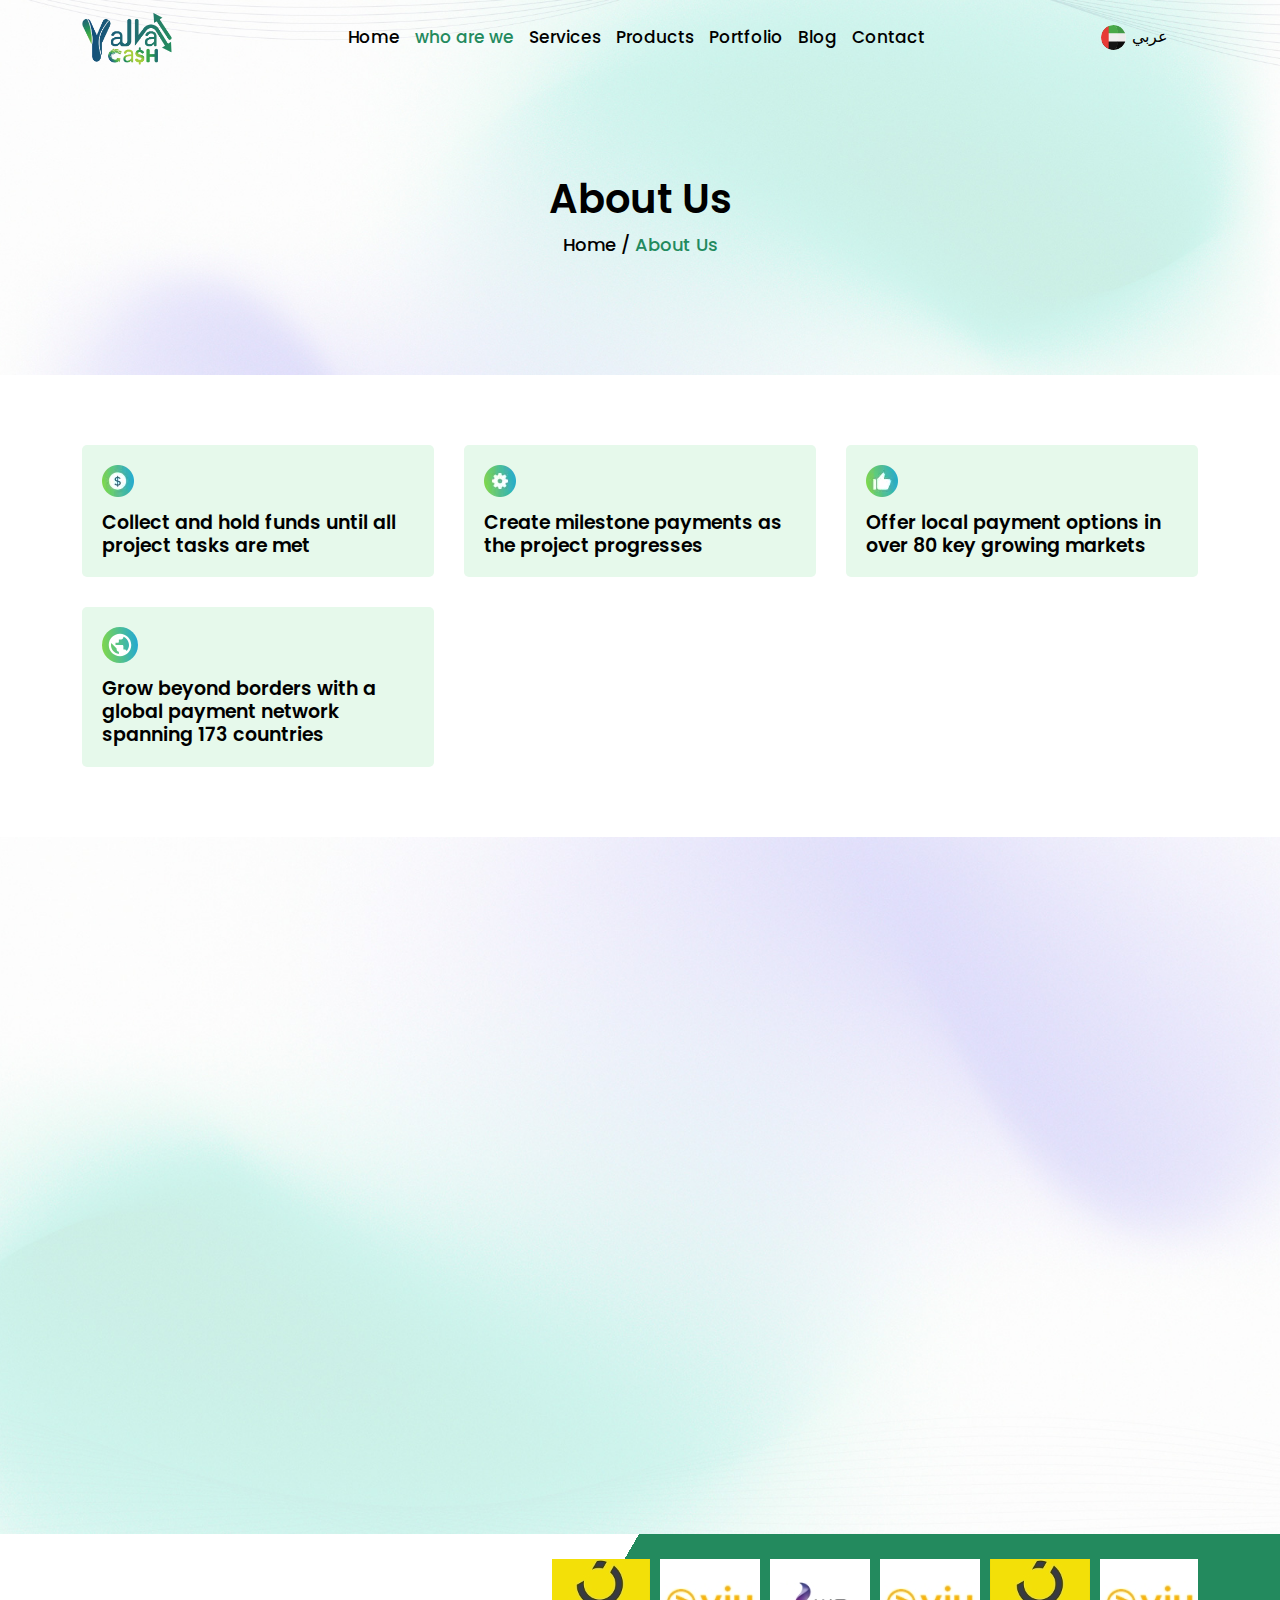
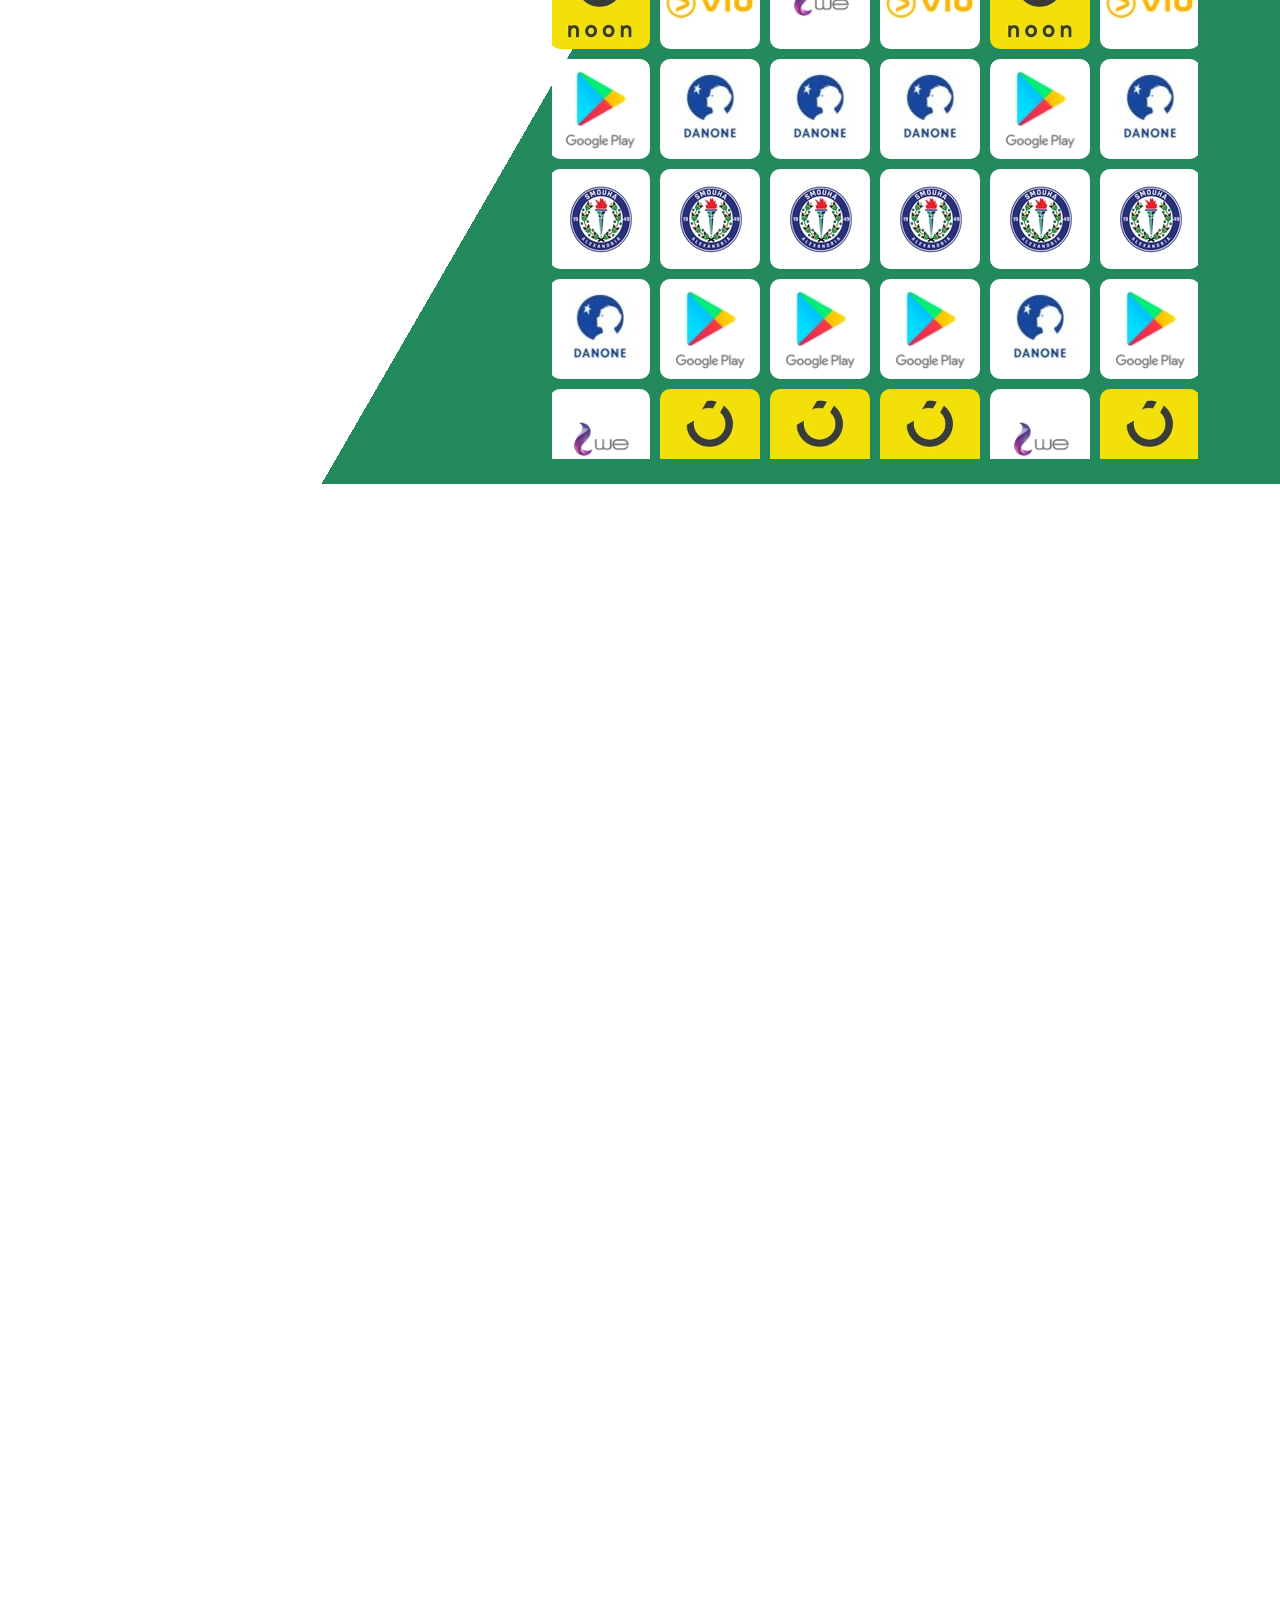
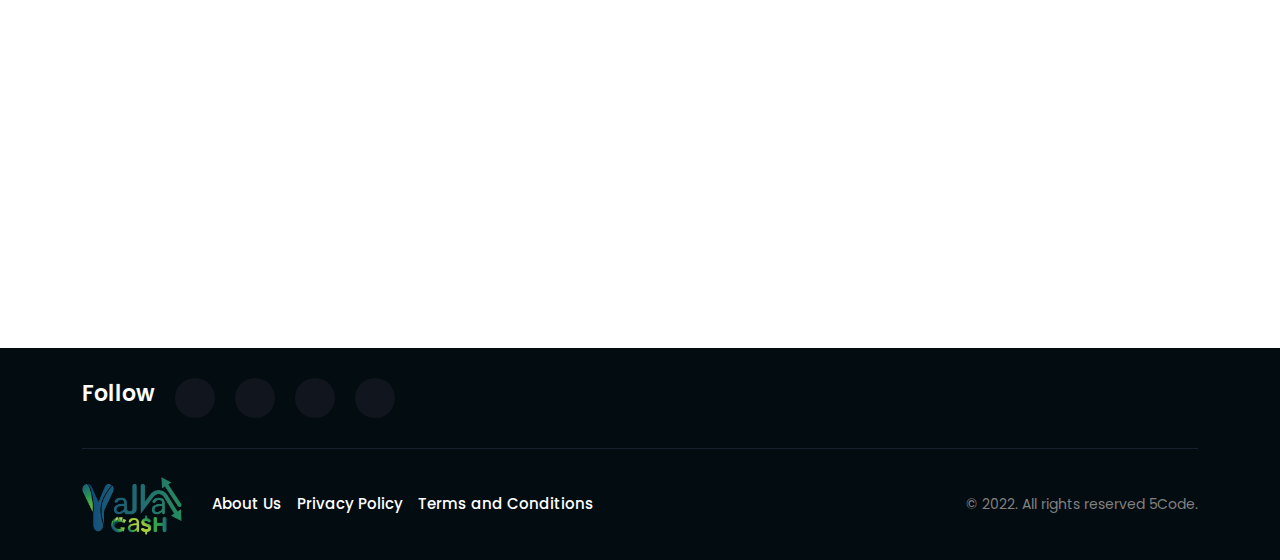
==== commit a59a2d4c: "commit" ====
--- a/about-us.html
+++ b/about-us.html
@@ -16,6 +16,8 @@
     <!-- bootstarp -->
     <link rel="stylesheet" href="css/bootstrap.css" />
     <script src="js/bootstrap.js"></script>
+    <!-- aos -->
+    <link href="https://unpkg.com/aos@2.3.1/dist/aos.css" rel="stylesheet" />
   </head>
   <body>
     <main>
@@ -29,7 +31,9 @@
             <div class="links">
               <a href="index.html" class="link">Home</a>
               <a href="about-us.html" class="link active">who are we</a>
-              <a href="Portfolio.html" class="link">Portfolio</a>
+              <a href="services.html" class="link">Services</a>
+              <a href="products.html" class="link">Products</a>
+              <a href="portfolio.html" class="link">Portfolio</a>
               <a href="blog.html" class="link">Blog</a>
               <a href="contact-us.html" class="link">Contact</a>
             </div>
@@ -82,8 +86,9 @@
         <div class="links">
           <a href="index.html" class="link">Home</a>
           <a href="about-us.html" class="link active">who are we</a>
-          <a href="our-services.html" class="link">Our Services</a>
-          <a href="Portfolio.html" class="link">Portfolio</a>
+          <a href="services.html" class="link">Services</a>
+          <a href="products.html" class="link">Products</a>
+          <a href="portfolio.html" class="link">Portfolio</a>
           <a href="blog.html" class="link">Blog</a>
           <a href="contact-us.html" class="link">Contact</a>
         </div>
@@ -113,7 +118,12 @@
     <div class="boxs_info_section section">
       <div class="container">
         <div class="boxs">
-          <div class="box">
+          <div
+            class="box"
+            data-aos="fade-right"
+            data-aos-duration="800"
+            data-aos-delay="300"
+          >
             <div class="icon">
               <img
                 src="./images/info-icon1.webp"
@@ -125,7 +135,12 @@
               Collect and hold funds until all project tasks are met
             </h4>
           </div>
-          <div class="box">
+          <div
+            class="box"
+            data-aos="fade-right"
+            data-aos-duration="800"
+            data-aos-delay="400"
+          >
             <div class="icon">
               <img
                 src="./images/info-icon2.webp"
@@ -137,7 +152,12 @@
               Create milestone payments as the project progresses
             </h4>
           </div>
-          <div class="box">
+          <div
+            class="box"
+            data-aos="fade-right"
+            data-aos-duration="800"
+            data-aos-delay="500"
+          >
             <div class="icon">
               <img
                 src="./images/info-icon3.webp"
@@ -149,7 +169,12 @@
               Offer local payment options in over 80 key growing markets
             </h4>
           </div>
-          <div class="box">
+          <div
+            class="box"
+            data-aos="fade-right"
+            data-aos-duration="800"
+            data-aos-delay="600"
+          >
             <div class="icon">
               <img
                 src="./images/info-icon4.svg"
@@ -172,18 +197,40 @@
       <div class="container">
         <div class="line line_section">
           <div class="text">
-            <h3 class="title">ORCHESTRATE</h3>
-            <h4 class="second_title">
+            <h3
+              class="title"
+              data-aos="fade-up"
+              data-aos-duration="800"
+              data-aos-delay="300"
+            >
+              ORCHESTRATE
+            </h3>
+            <h4
+              class="second_title"
+              data-aos="fade-up"
+              data-aos-duration="800"
+              data-aos-delay="400"
+            >
               Enterprise-grade payment orchestration platform for fast-growing
               merchants
             </h4>
-            <p class="desc">
+            <p
+              class="desc"
+              data-aos="fade-up"
+              data-aos-duration="800"
+              data-aos-delay="500"
+            >
               At Yalla Cash Payments, we believe that the success of the company
               starts with each individual's contribution and hence we invest in
               the skills and expertise of each individual to make that happen.
             </p>
             <div class="items">
-              <div class="item">
+              <div
+                class="item"
+                data-aos="fade-up"
+                data-aos-duration="800"
+                data-aos-delay="600"
+              >
                 <i class="fa-regular fa-circle-check"></i>
                 <span
                   >Single integration that connects to 40+ payment processors
@@ -191,25 +238,45 @@
                   continents.</span
                 >
               </div>
-              <div class="item">
+              <div
+                class="item"
+                data-aos="fade-up"
+                data-aos-duration="800"
+                data-aos-delay="700"
+              >
                 <i class="fa-regular fa-circle-check"></i>
                 <span>Optimize success rates by smart routing.</span>
               </div>
-              <div class="item">
+              <div
+                class="item"
+                data-aos="fade-up"
+                data-aos-duration="800"
+                data-aos-delay="800"
+              >
                 <i class="fa-regular fa-circle-check"></i>
                 <span
                   >Localize your checkout experiences across geography's.
                   Customise, A/B test new payment methods without code..</span
                 >
               </div>
-              <div class="item">
+              <div
+                class="item"
+                data-aos="fade-up"
+                data-aos-duration="800"
+                data-aos-delay="900"
+              >
                 <i class="fa-regular fa-circle-check"></i>
                 <span
                   >Secure payment data in a PSP agnostic PCI level 1
                   vault.</span
                 >
               </div>
-              <div class="item">
+              <div
+                class="item"
+                data-aos="fade-up"
+                data-aos-duration="800"
+                data-aos-delay="1000"
+              >
                 <i class="fa-regular fa-circle-check"></i>
                 <span
                   >Streamline your operations with a single dashboard.
@@ -217,11 +284,21 @@
               </div>
             </div>
 
-            <a href="about-us.html" class="btn_fill btn_about"
+            <a
+              href="about-us.html"
+              class="btn_fill btn_about"
+              data-aos="fade-up"
+              data-aos-duration="800"
+              data-aos-delay="1100"
               >Visit our about page</a
             >
           </div>
-          <div class="image">
+          <div
+            class="image"
+            data-aos="zoom-in"
+            data-aos-duration="800"
+            data-aos-delay="300"
+          >
             <img src="./images/about-img.png" alt="about-img" loading="lazy" />
           </div>
         </div>
@@ -230,104 +307,852 @@
     <!-- end Join Us -->
 
     <!-- start Our Testimonials -->
-    <div class="our_testimonials_section section">
+    <div class="our_testimonials_section">
       <div class="container">
-        <div class="head">
-          <span class="subtitle">Our Testimonials</span>
-          <h3 class="title">What Client Says About Us</h3>
-        </div>
-        <div class="boxs">
-          <div class="owl-carousel owl-theme testimonials-carousel">
-            <div class="box">
-              <div class="head_box">
-                <div class="img_client">
+        <div class="line line_section">
+          <div class="boxs">
+            <div class="owl-carousel owl-theme testimonials-carousel">
+              <div class="box">
+                <div class="head_box">
+                  <div class="img_client">
+                    <img
+                      src="./images/client-1.jpg"
+                      alt="client-img"
+                      loading="lazy"
+                    />
+                  </div>
+                  <div class="icon">
+                    <img src="./images/quote.png" alt="quote" loading="lazy" />
+                  </div>
+                </div>
+                <p class="comment">
+                  Lorem ipsum dolor sit amet adi elition repell tetur delni vel
+                  quam aliq earum explibo dolor eme fugiat amet dolor lorem sit
+                  consect.
+                </p>
+                <div class="info_client">
+                  <h5>Chris Haris</h5>
+                  <span>MD, ITec</span>
+                </div>
+              </div>
+              <div class="box">
+                <div class="head_box">
+                  <div class="img_client">
+                    <img
+                      src="./images/client-3.jpg"
+                      alt="client-img"
+                      loading="lazy"
+                    />
+                  </div>
+                  <div class="icon">
+                    <img src="./images/quote.png" alt="quote" loading="lazy" />
+                  </div>
+                </div>
+                <p class="comment">
+                  Lorem ipsum dolor sit amet adi elition repell tetur delni vel
+                  quam aliq earum explibo dolor eme fugiat amet dolor lorem sit
+                  consect.
+                </p>
+                <div class="info_client">
+                  <h5>Chris Haris</h5>
+                  <span>MD, ITec</span>
+                </div>
+              </div>
+              <div class="box">
+                <div class="head_box">
+                  <div class="img_client">
+                    <img
+                      src="./images/client-2.jpg"
+                      alt="client-img"
+                      loading="lazy"
+                    />
+                  </div>
+                  <div class="icon">
+                    <img src="./images/quote.png" alt="quote" loading="lazy" />
+                  </div>
+                </div>
+                <p class="comment">
+                  Lorem ipsum dolor sit amet adi elition repell tetur delni vel
+                  quam aliq earum explibo dolor eme fugiat amet dolor lorem sit
+                  consect.
+                </p>
+                <div class="info_client">
+                  <h5>Chris Haris</h5>
+                  <span>MD, ITec</span>
+                </div>
+              </div>
+              <div class="box">
+                <div class="head_box">
+                  <div class="img_client">
+                    <img
+                      src="./images/client-3.jpg"
+                      alt="client-img"
+                      loading="lazy"
+                    />
+                  </div>
+                  <div class="icon">
+                    <img src="./images/quote.png" alt="quote" loading="lazy" />
+                  </div>
+                </div>
+                <p class="comment">
+                  Lorem ipsum dolor sit amet adi elition repell tetur delni vel
+                  quam aliq earum explibo dolor eme fugiat amet dolor lorem sit
+                  consect.
+                </p>
+                <div class="info_client">
+                  <h5>Chris Haris</h5>
+                  <span>MD, ITec</span>
+                </div>
+              </div>
+            </div>
+          </div>
+          <div class="images_animation">
+            <div id="image-container">
+              <div class="image">
+                <img
+                  src="./images/partners-img1.jpg"
+                  alt="partners-img"
+                  loading="lazy"
+                  class="picture"
+                />
+              </div>
+              <div class="image">
+                <img
+                  src="./images/partners-img2.jpg"
+                  alt="partners-img"
+                  loading="lazy"
+                  class="picture"
+                />
+              </div>
+              <div class="image">
+                <img
+                  src="./images/partners-img3.jpg"
+                  alt="partners-img"
+                  loading="lazy"
+                  class="picture"
+                />
+              </div>
+              <div class="image">
+                <img
+                  src="./images/partners-img4.jpg"
+                  alt="partners-img"
+                  loading="lazy"
+                  class="picture"
+                />
+              </div>
+              <div class="image">
+                <img
+                  src="./images/partners-img5.jpg"
+                  alt="partners-img"
+                  loading="lazy"
+                  class="picture"
+                />
+              </div>
+              <div class="image">
+                <img
+                  src="./images/partners-img6.jpg"
+                  alt="partners-img"
+                  loading="lazy"
+                  class="picture"
+                />
+              </div>
+              <div class="image">
+                <img
+                  src="./images/partners-img7.jpg"
+                  alt="partners-img"
+                  loading="lazy"
+                  class="picture"
+                />
+              </div>
+              <div class="image">
+                <img
+                  src="./images/partners-img8.jpg"
+                  alt="partners-img"
+                  loading="lazy"
+                  class="picture"
+                />
+              </div>
+              <div class="image">
+                <img
+                  src="./images/partners-img9.jpg"
+                  alt="partners-img"
+                  loading="lazy"
+                  class="picture"
+                />
+                <div class="image">
                   <img
-                    src="./images/client-1.jpg"
-                    alt="client-img"
+                    src="./images/partners-img3.jpg"
+                    alt="partners-img"
                     loading="lazy"
+                    class="picture"
                   />
                 </div>
-                <div class="icon">
-                  <img src="./images/quote.png" alt="quote" loading="lazy" />
-                </div>
-              </div>
-              <p class="comment">
-                Lorem ipsum dolor sit amet adi elition repell tetur delni vel
-                quam aliq earum explibo dolor eme fugiat amet dolor lorem sit
-                consect.
-              </p>
-              <div class="info_client">
-                <h5>Chris Haris</h5>
-                <span>MD, ITec</span>
-              </div>
-            </div>
-            <div class="box">
-              <div class="head_box">
-                <div class="img_client">
+                <div class="image">
                   <img
-                    src="./images/client-3.jpg"
-                    alt="client-img"
+                    src="./images/partners-img4.jpg"
+                    alt="partners-img"
                     loading="lazy"
+                    class="picture"
                   />
                 </div>
-                <div class="icon">
-                  <img src="./images/quote.png" alt="quote" loading="lazy" />
-                </div>
-              </div>
-              <p class="comment">
-                Lorem ipsum dolor sit amet adi elition repell tetur delni vel
-                quam aliq earum explibo dolor eme fugiat amet dolor lorem sit
-                consect.
-              </p>
-              <div class="info_client">
-                <h5>Chris Haris</h5>
-                <span>MD, ITec</span>
-              </div>
-            </div>
-            <div class="box">
-              <div class="head_box">
-                <div class="img_client">
+                <div class="image">
                   <img
-                    src="./images/client-2.jpg"
-                    alt="client-img"
+                    src="./images/partners-img5.jpg"
+                    alt="partners-img"
                     loading="lazy"
+                    class="picture"
                   />
                 </div>
-                <div class="icon">
-                  <img src="./images/quote.png" alt="quote" loading="lazy" />
-                </div>
-              </div>
-              <p class="comment">
-                Lorem ipsum dolor sit amet adi elition repell tetur delni vel
-                quam aliq earum explibo dolor eme fugiat amet dolor lorem sit
-                consect.
-              </p>
-              <div class="info_client">
-                <h5>Chris Haris</h5>
-                <span>MD, ITec</span>
-              </div>
-            </div>
-            <div class="box">
-              <div class="head_box">
-                <div class="img_client">
+                <div class="image">
                   <img
-                    src="./images/client-3.jpg"
-                    alt="client-img"
+                    src="./images/partners-img6.jpg"
+                    alt="partners-img"
                     loading="lazy"
+                    class="picture"
                   />
                 </div>
-                <div class="icon">
-                  <img src="./images/quote.png" alt="quote" loading="lazy" />
-                </div>
-              </div>
-              <p class="comment">
-                Lorem ipsum dolor sit amet adi elition repell tetur delni vel
-                quam aliq earum explibo dolor eme fugiat amet dolor lorem sit
-                consect.
-              </p>
-              <div class="info_client">
-                <h5>Chris Haris</h5>
-                <span>MD, ITec</span>
+                <div class="image">
+                  <img
+                    src="./images/partners-img7.jpg"
+                    alt="partners-img"
+                    loading="lazy"
+                    class="picture"
+                  />
+                </div>
+                <div class="image">
+                  <img
+                    src="./images/partners-img8.jpg"
+                    alt="partners-img"
+                    loading="lazy"
+                    class="picture"
+                  />
+                </div>
+                <div class="image">
+                  <img
+                    src="./images/partners-img9.jpg"
+                    alt="partners-img"
+                    loading="lazy"
+                    class="picture"
+                  />
+                </div>
+              </div>
+            </div>
+            <div id="image-container">
+              <div class="image">
+                <img
+                  src="./images/partners-img9.jpg"
+                  alt="partners-img"
+                  loading="lazy"
+                  class="picture"
+                />
+              </div>
+              <div class="image">
+                <img
+                  src="./images/partners-img8.jpg"
+                  alt="partners-img"
+                  loading="lazy"
+                  class="picture"
+                />
+              </div>
+              <div class="image">
+                <img
+                  src="./images/partners-img7.jpg"
+                  alt="partners-img"
+                  loading="lazy"
+                  class="picture"
+                />
+              </div>
+              <div class="image">
+                <img
+                  src="./images/partners-img6.jpg"
+                  alt="partners-img"
+                  loading="lazy"
+                  class="picture"
+                />
+              </div>
+              <div class="image">
+                <img
+                  src="./images/partners-img5.jpg"
+                  alt="partners-img"
+                  loading="lazy"
+                  class="picture"
+                />
+              </div>
+              <div class="image">
+                <img
+                  src="./images/partners-img4.jpg"
+                  alt="partners-img"
+                  loading="lazy"
+                  class="picture"
+                />
+              </div>
+              <div class="image">
+                <img
+                  src="./images/partners-img3.jpg"
+                  alt="partners-img"
+                  loading="lazy"
+                  class="picture"
+                />
+              </div>
+              <div class="image">
+                <img
+                  src="./images/partners-img2.jpg"
+                  alt="partners-img"
+                  loading="lazy"
+                  class="picture"
+                />
+              </div>
+              <div class="image">
+                <img
+                  src="./images/partners-img1.jpg"
+                  alt="partners-img"
+                  loading="lazy"
+                  class="picture"
+                />
+              </div>
+              <div class="image">
+                <img
+                  src="./images/partners-img6.jpg"
+                  alt="partners-img"
+                  loading="lazy"
+                  class="picture"
+                />
+              </div>
+              <div class="image">
+                <img
+                  src="./images/partners-img5.jpg"
+                  alt="partners-img"
+                  loading="lazy"
+                  class="picture"
+                />
+              </div>
+              <div class="image">
+                <img
+                  src="./images/partners-img4.jpg"
+                  alt="partners-img"
+                  loading="lazy"
+                  class="picture"
+                />
+              </div>
+              <div class="image">
+                <img
+                  src="./images/partners-img3.jpg"
+                  alt="partners-img"
+                  loading="lazy"
+                  class="picture"
+                />
+              </div>
+              <div class="image">
+                <img
+                  src="./images/partners-img2.jpg"
+                  alt="partners-img"
+                  loading="lazy"
+                  class="picture"
+                />
+              </div>
+              <div class="image">
+                <img
+                  src="./images/partners-img1.jpg"
+                  alt="partners-img"
+                  loading="lazy"
+                  class="picture"
+                />
+              </div>
+            </div>
+            <div id="image-container">
+              <div class="image">
+                <img
+                  src="./images/partners-img1.jpg"
+                  alt="partners-img"
+                  loading="lazy"
+                  class="picture"
+                />
+              </div>
+              <div class="image">
+                <img
+                  src="./images/partners-img2.jpg"
+                  alt="partners-img"
+                  loading="lazy"
+                  class="picture"
+                />
+              </div>
+              <div class="image">
+                <img
+                  src="./images/partners-img3.jpg"
+                  alt="partners-img"
+                  loading="lazy"
+                  class="picture"
+                />
+              </div>
+              <div class="image">
+                <img
+                  src="./images/partners-img4.jpg"
+                  alt="partners-img"
+                  loading="lazy"
+                  class="picture"
+                />
+              </div>
+              <div class="image">
+                <img
+                  src="./images/partners-img5.jpg"
+                  alt="partners-img"
+                  loading="lazy"
+                  class="picture"
+                />
+              </div>
+              <div class="image">
+                <img
+                  src="./images/partners-img6.jpg"
+                  alt="partners-img"
+                  loading="lazy"
+                  class="picture"
+                />
+              </div>
+              <div class="image">
+                <img
+                  src="./images/partners-img7.jpg"
+                  alt="partners-img"
+                  loading="lazy"
+                  class="picture"
+                />
+              </div>
+              <div class="image">
+                <img
+                  src="./images/partners-img8.jpg"
+                  alt="partners-img"
+                  loading="lazy"
+                  class="picture"
+                />
+              </div>
+              <div class="image">
+                <img
+                  src="./images/partners-img9.jpg"
+                  alt="partners-img"
+                  loading="lazy"
+                  class="picture"
+                />
+              </div>
+              <div class="image">
+                <img
+                  src="./images/partners-img4.jpg"
+                  alt="partners-img"
+                  loading="lazy"
+                  class="picture"
+                />
+              </div>
+              <div class="image">
+                <img
+                  src="./images/partners-img5.jpg"
+                  alt="partners-img"
+                  loading="lazy"
+                  class="picture"
+                />
+              </div>
+              <div class="image">
+                <img
+                  src="./images/partners-img6.jpg"
+                  alt="partners-img"
+                  loading="lazy"
+                  class="picture"
+                />
+              </div>
+              <div class="image">
+                <img
+                  src="./images/partners-img7.jpg"
+                  alt="partners-img"
+                  loading="lazy"
+                  class="picture"
+                />
+              </div>
+              <div class="image">
+                <img
+                  src="./images/partners-img8.jpg"
+                  alt="partners-img"
+                  loading="lazy"
+                  class="picture"
+                />
+              </div>
+              <div class="image">
+                <img
+                  src="./images/partners-img9.jpg"
+                  alt="partners-img"
+                  loading="lazy"
+                  class="picture"
+                />
+              </div>
+            </div>
+            <div id="image-container">
+              <div class="image">
+                <img
+                  src="./images/partners-img9.jpg"
+                  alt="partners-img"
+                  loading="lazy"
+                  class="picture"
+                />
+              </div>
+              <div class="image">
+                <img
+                  src="./images/partners-img8.jpg"
+                  alt="partners-img"
+                  loading="lazy"
+                  class="picture"
+                />
+              </div>
+              <div class="image">
+                <img
+                  src="./images/partners-img7.jpg"
+                  alt="partners-img"
+                  loading="lazy"
+                  class="picture"
+                />
+              </div>
+              <div class="image">
+                <img
+                  src="./images/partners-img6.jpg"
+                  alt="partners-img"
+                  loading="lazy"
+                  class="picture"
+                />
+              </div>
+              <div class="image">
+                <img
+                  src="./images/partners-img5.jpg"
+                  alt="partners-img"
+                  loading="lazy"
+                  class="picture"
+                />
+              </div>
+              <div class="image">
+                <img
+                  src="./images/partners-img4.jpg"
+                  alt="partners-img"
+                  loading="lazy"
+                  class="picture"
+                />
+              </div>
+              <div class="image">
+                <img
+                  src="./images/partners-img3.jpg"
+                  alt="partners-img"
+                  loading="lazy"
+                  class="picture"
+                />
+              </div>
+              <div class="image">
+                <img
+                  src="./images/partners-img2.jpg"
+                  alt="partners-img"
+                  loading="lazy"
+                  class="picture"
+                />
+              </div>
+              <div class="image">
+                <img
+                  src="./images/partners-img1.jpg"
+                  alt="partners-img"
+                  loading="lazy"
+                  class="picture"
+                />
+              </div>
+              <div class="image">
+                <img
+                  src="./images/partners-img6.jpg"
+                  alt="partners-img"
+                  loading="lazy"
+                  class="picture"
+                />
+              </div>
+              <div class="image">
+                <img
+                  src="./images/partners-img5.jpg"
+                  alt="partners-img"
+                  loading="lazy"
+                  class="picture"
+                />
+              </div>
+              <div class="image">
+                <img
+                  src="./images/partners-img4.jpg"
+                  alt="partners-img"
+                  loading="lazy"
+                  class="picture"
+                />
+              </div>
+              <div class="image">
+                <img
+                  src="./images/partners-img3.jpg"
+                  alt="partners-img"
+                  loading="lazy"
+                  class="picture"
+                />
+              </div>
+              <div class="image">
+                <img
+                  src="./images/partners-img2.jpg"
+                  alt="partners-img"
+                  loading="lazy"
+                  class="picture"
+                />
+              </div>
+              <div class="image">
+                <img
+                  src="./images/partners-img1.jpg"
+                  alt="partners-img"
+                  loading="lazy"
+                  class="picture"
+                />
+              </div>
+            </div>
+            <div id="image-container">
+              <div class="image">
+                <img
+                  src="./images/partners-img1.jpg"
+                  alt="partners-img"
+                  loading="lazy"
+                  class="picture"
+                />
+              </div>
+              <div class="image">
+                <img
+                  src="./images/partners-img2.jpg"
+                  alt="partners-img"
+                  loading="lazy"
+                  class="picture"
+                />
+              </div>
+              <div class="image">
+                <img
+                  src="./images/partners-img3.jpg"
+                  alt="partners-img"
+                  loading="lazy"
+                  class="picture"
+                />
+              </div>
+              <div class="image">
+                <img
+                  src="./images/partners-img4.jpg"
+                  alt="partners-img"
+                  loading="lazy"
+                  class="picture"
+                />
+              </div>
+              <div class="image">
+                <img
+                  src="./images/partners-img5.jpg"
+                  alt="partners-img"
+                  loading="lazy"
+                  class="picture"
+                />
+              </div>
+              <div class="image">
+                <img
+                  src="./images/partners-img6.jpg"
+                  alt="partners-img"
+                  loading="lazy"
+                  class="picture"
+                />
+              </div>
+              <div class="image">
+                <img
+                  src="./images/partners-img7.jpg"
+                  alt="partners-img"
+                  loading="lazy"
+                  class="picture"
+                />
+              </div>
+              <div class="image">
+                <img
+                  src="./images/partners-img8.jpg"
+                  alt="partners-img"
+                  loading="lazy"
+                  class="picture"
+                />
+              </div>
+              <div class="image">
+                <img
+                  src="./images/partners-img9.jpg"
+                  alt="partners-img"
+                  loading="lazy"
+                  class="picture"
+                />
+                <div class="image">
+                  <img
+                    src="./images/partners-img3.jpg"
+                    alt="partners-img"
+                    loading="lazy"
+                    class="picture"
+                  />
+                </div>
+                <div class="image">
+                  <img
+                    src="./images/partners-img4.jpg"
+                    alt="partners-img"
+                    loading="lazy"
+                    class="picture"
+                  />
+                </div>
+                <div class="image">
+                  <img
+                    src="./images/partners-img5.jpg"
+                    alt="partners-img"
+                    loading="lazy"
+                    class="picture"
+                  />
+                </div>
+                <div class="image">
+                  <img
+                    src="./images/partners-img6.jpg"
+                    alt="partners-img"
+                    loading="lazy"
+                    class="picture"
+                  />
+                </div>
+                <div class="image">
+                  <img
+                    src="./images/partners-img7.jpg"
+                    alt="partners-img"
+                    loading="lazy"
+                    class="picture"
+                  />
+                </div>
+                <div class="image">
+                  <img
+                    src="./images/partners-img8.jpg"
+                    alt="partners-img"
+                    loading="lazy"
+                    class="picture"
+                  />
+                </div>
+                <div class="image">
+                  <img
+                    src="./images/partners-img9.jpg"
+                    alt="partners-img"
+                    loading="lazy"
+                    class="picture"
+                  />
+                </div>
+              </div>
+            </div>
+            <div id="image-container">
+              <div class="image">
+                <img
+                  src="./images/partners-img9.jpg"
+                  alt="partners-img"
+                  loading="lazy"
+                  class="picture"
+                />
+              </div>
+              <div class="image">
+                <img
+                  src="./images/partners-img8.jpg"
+                  alt="partners-img"
+                  loading="lazy"
+                  class="picture"
+                />
+              </div>
+              <div class="image">
+                <img
+                  src="./images/partners-img7.jpg"
+                  alt="partners-img"
+                  loading="lazy"
+                  class="picture"
+                />
+              </div>
+              <div class="image">
+                <img
+                  src="./images/partners-img6.jpg"
+                  alt="partners-img"
+                  loading="lazy"
+                  class="picture"
+                />
+              </div>
+              <div class="image">
+                <img
+                  src="./images/partners-img5.jpg"
+                  alt="partners-img"
+                  loading="lazy"
+                  class="picture"
+                />
+              </div>
+              <div class="image">
+                <img
+                  src="./images/partners-img4.jpg"
+                  alt="partners-img"
+                  loading="lazy"
+                  class="picture"
+                />
+              </div>
+              <div class="image">
+                <img
+                  src="./images/partners-img3.jpg"
+                  alt="partners-img"
+                  loading="lazy"
+                  class="picture"
+                />
+              </div>
+              <div class="image">
+                <img
+                  src="./images/partners-img2.jpg"
+                  alt="partners-img"
+                  loading="lazy"
+                  class="picture"
+                />
+              </div>
+              <div class="image">
+                <img
+                  src="./images/partners-img1.jpg"
+                  alt="partners-img"
+                  loading="lazy"
+                  class="picture"
+                />
+              </div>
+              <div class="image">
+                <img
+                  src="./images/partners-img6.jpg"
+                  alt="partners-img"
+                  loading="lazy"
+                  class="picture"
+                />
+              </div>
+              <div class="image">
+                <img
+                  src="./images/partners-img5.jpg"
+                  alt="partners-img"
+                  loading="lazy"
+                  class="picture"
+                />
+              </div>
+              <div class="image">
+                <img
+                  src="./images/partners-img4.jpg"
+                  alt="partners-img"
+                  loading="lazy"
+                  class="picture"
+                />
+              </div>
+              <div class="image">
+                <img
+                  src="./images/partners-img3.jpg"
+                  alt="partners-img"
+                  loading="lazy"
+                  class="picture"
+                />
+              </div>
+              <div class="image">
+                <img
+                  src="./images/partners-img2.jpg"
+                  alt="partners-img"
+                  loading="lazy"
+                  class="picture"
+                />
+              </div>
+              <div class="image">
+                <img
+                  src="./images/partners-img1.jpg"
+                  alt="partners-img"
+                  loading="lazy"
+                  class="picture"
+                />
               </div>
             </div>
           </div>
@@ -336,6 +1161,144 @@
     </div>
 
     <!-- end Our Testimonials -->
+
+    <!-- start our team -->
+    <div class="our_team_section section">
+      <div class="container">
+        <div class="head">
+          <span
+            class="subtitle"
+            data-aos="fade-up"
+            data-aos-duration="800"
+            data-aos-delay="300"
+            >Our Team</span
+          >
+          <h3
+            class="title"
+            data-aos="fade-up"
+            data-aos-duration="800"
+            data-aos-delay="400"
+          >
+            Meet Our Best Teams
+          </h3>
+        </div>
+        <div class="boxs">
+          <div
+            class="box"
+            data-aos="fade-right"
+            data-aos-duration="800"
+            data-aos-delay="300"
+          >
+            <div class="image">
+              <img src="./images/team-1.jpg" alt="team-img" loading="lazy" />
+            </div>
+            <div class="text">
+              <h4 class="title">Calvert Reyes</h4>
+              <span class="position"> Founder Socializ </span>
+            </div>
+          </div>
+          <div
+            class="box"
+            data-aos="fade-right"
+            data-aos-duration="800"
+            data-aos-delay="400"
+          >
+            <div class="image">
+              <img src="./images/team-2.jpg" alt="team-img" loading="lazy" />
+            </div>
+            <div class="text">
+              <h4 class="title">Calvert Reyes</h4>
+              <span class="position"> Founder Socializ </span>
+            </div>
+          </div>
+          <div
+            class="box"
+            data-aos="fade-right"
+            data-aos-duration="800"
+            data-aos-delay="500"
+          >
+            <div class="image">
+              <img src="./images/team-3.jpg" alt="team-img" loading="lazy" />
+            </div>
+            <div class="text">
+              <h4 class="title">Calvert Reyes</h4>
+              <span class="position"> Founder Socializ </span>
+            </div>
+          </div>
+          <div
+            class="box"
+            data-aos="fade-right"
+            data-aos-duration="800"
+            data-aos-delay="600"
+          >
+            <div class="image">
+              <img src="./images/team-4.jpg" alt="team-img" loading="lazy" />
+            </div>
+            <div class="text">
+              <h4 class="title">Calvert Reyes</h4>
+              <span class="position"> Founder Socializ </span>
+            </div>
+          </div>
+          <div
+            class="box"
+            data-aos="fade-left"
+            data-aos-duration="800"
+            data-aos-delay="300"
+          >
+            <div class="image">
+              <img src="./images/team-5.jpg" alt="team-img" loading="lazy" />
+            </div>
+            <div class="text">
+              <h4 class="title">Calvert Reyes</h4>
+              <span class="position"> Founder Socializ </span>
+            </div>
+          </div>
+          <div
+            class="box"
+            data-aos="fade-left"
+            data-aos-duration="800"
+            data-aos-delay="400"
+          >
+            <div class="image">
+              <img src="./images/team-2.jpg" alt="team-img" loading="lazy" />
+            </div>
+            <div class="text">
+              <h4 class="title">Calvert Reyes</h4>
+              <span class="position"> Founder Socializ </span>
+            </div>
+          </div>
+          <div
+            class="box"
+            data-aos="fade-left"
+            data-aos-duration="800"
+            data-aos-delay="500"
+          >
+            <div class="image">
+              <img src="./images/team-3.jpg" alt="team-img" loading="lazy" />
+            </div>
+            <div class="text">
+              <h4 class="title">Calvert Reyes</h4>
+              <span class="position"> Founder Socializ </span>
+            </div>
+          </div>
+          <div
+            class="box"
+            data-aos="fade-left"
+            data-aos-duration="800"
+            data-aos-delay="600"
+          >
+            <div class="image">
+              <img src="./images/team-4.jpg" alt="team-img" loading="lazy" />
+            </div>
+            <div class="text">
+              <h4 class="title">Calvert Reyes</h4>
+              <span class="position"> Founder Socializ </span>
+            </div>
+          </div>
+        </div>
+      </div>
+    </div>
+    <!-- end our team -->
 
     <!-- start footer -->
     <footer>
@@ -378,6 +1341,10 @@
 
     <script src="js/main.js"></script>
     <script src="js/mode.js"></script>
+    <script src="https://unpkg.com/aos@2.3.1/dist/aos.js"></script>
+    <script>
+      AOS.init();
+    </script>
     <script
       src="https://cdnjs.cloudflare.com/ajax/libs/jquery/3.7.0/jquery.min.js"
       integrity="sha512-3gJwYpMe3QewGELv8k/BX9vcqhryRdzRMxVfq6ngyWXwo03GFEzjsUm8Q7RZcHPHksttq7/GFoxjCVUjkjvPdw=="
@@ -398,14 +1365,6 @@
             items: 1,
             nav: true,
           },
-          700: {
-            items: 2,
-            nav: false,
-          },
-          900: {
-            items: 3,
-            nav: false,
-          },
         },
       });
     </script>
--- a/css/style.css
+++ b/css/style.css
@@ -541,8 +541,34 @@
   position: relative;
   z-index: 10;
 }
-.hero_section .container .line .image img {
-  width: 100%;
+.hero_section .container .line .image > img {
+  width: 90%;
+  -webkit-transform-origin: 50% 50%;
+          transform-origin: 50% 50%;
+  -webkit-transition: 2.5s cubic-bezier(0.5, 0.5, 0, 1);
+  transition: 2.5s cubic-bezier(0.5, 0.5, 0, 1);
+  -webkit-animation: pxl-circle-move-animation 12s infinite linear;
+          animation: pxl-circle-move-animation 12s infinite linear;
+}
+.hero_section .container .line .image .mini_box {
+  position: absolute;
+  bottom: 0;
+  left: 0;
+  -webkit-animation: move-x 3s infinite linear;
+          animation: move-x 3s infinite linear;
+}
+.hero_section .container .line .image .mini_box img {
+  width: 200px;
+}
+.hero_section .container .line .image .mini_box2 {
+  position: absolute;
+  top: 100px;
+  right: 100px;
+  -webkit-animation: move-y 3s infinite linear;
+          animation: move-y 3s infinite linear;
+}
+.hero_section .container .line .image .mini_box2 img {
+  width: 100px;
 }
 .hero_section .waves {
   position: absolute;
@@ -627,8 +653,40 @@
     max-height: 100px;
   }
 }
+.brands {
+  padding: 30px 0;
+}
+.brands .images {
+  display: -ms-grid;
+  display: grid;
+  grid-template-columns: repeat(auto-fill, minmax(130px, 1fr));
+  gap: 30px;
+}
+.brands .images .image {
+  text-align: center;
+}
+.brands .images .image img {
+  width: 75px;
+  border-radius: 5px;
+}
+
+@media (max-width: 768px) {
+  .brands {
+    padding: 20px 0;
+  }
+  .brands .images {
+    grid-template-columns: repeat(auto-fill, minmax(120px, 1fr));
+    gap: 10px;
+  }
+  .brands .images .image {
+    text-align: center;
+  }
+  .brands .images .image img {
+    width: 75px;
+  }
+}
 .join_us_section.bg_pay {
-  background-image: url(../images/aboutrepay.jpg);
+  background-image: var(--bg-section-gradient);
   background-repeat: no-repeat;
   background-size: cover;
   background-position: center;
@@ -702,7 +760,7 @@
   }
 }
 .can_you_pay_section {
-  background-color: #f7fafc;
+  background-color: var(--bg-section);
 }
 .can_you_pay_section .head .title {
   margin-bottom: 10px;
@@ -722,9 +780,9 @@
   margin-top: 60px;
 }
 .can_you_pay_section .boxs .box {
-  background-color: white;
-  -webkit-box-shadow: 0 4px 6px 0 rgba(226, 232, 240, 0.5), 0 2px 4px 0 rgba(226, 232, 240, 0.24);
-          box-shadow: 0 4px 6px 0 rgba(226, 232, 240, 0.5), 0 2px 4px 0 rgba(226, 232, 240, 0.24);
+  background-color: var(--bg-main);
+  -webkit-box-shadow: var(--box-shadow);
+          box-shadow: var(--box-shadow);
   padding: 15px;
   border-radius: 6px;
 }
@@ -799,6 +857,73 @@
     margin-top: 30px;
   }
 }
+.awesome_payment_services {
+  padding: 80px 0;
+}
+.awesome_payment_services .title {
+  font-size: 35px;
+  margin-bottom: 8px;
+  font-weight: 700;
+}
+.awesome_payment_services .title span {
+  color: #238a5e;
+}
+.awesome_payment_services .boxs {
+  display: -ms-grid;
+  display: grid;
+  grid-template-columns: repeat(auto-fill, minmax(350px, 1fr));
+  gap: 30px;
+  margin-top: 80px;
+}
+.awesome_payment_services .boxs .box {
+  padding: 40px;
+  border-radius: 10px;
+  text-align: center;
+  background-color: var(--bg-box);
+}
+.awesome_payment_services .boxs .box img {
+  width: 90px;
+  margin-bottom: 10px;
+  border-radius: 6px;
+}
+.awesome_payment_services .boxs .box h4 {
+  font-size: 22px;
+  margin-bottom: 5px;
+}
+.awesome_payment_services .boxs .box p {
+  font-size: 15px;
+  margin-bottom: 0;
+  color: gray;
+}
+
+@media (max-width: 768px) {
+  .awesome_payment_services {
+    padding: 40px 0;
+  }
+  .awesome_payment_services .title {
+    font-size: 22px;
+    margin-bottom: 4px;
+  }
+  .awesome_payment_services .desc {
+    font-size: 14px;
+  }
+  .awesome_payment_services .boxs {
+    grid-template-columns: repeat(auto-fill, minmax(230px, 1fr));
+    gap: 20px;
+  }
+  .awesome_payment_services .boxs .box {
+    padding: 25px;
+  }
+  .awesome_payment_services .boxs .box img {
+    width: 75px;
+  }
+  .awesome_payment_services .boxs .box h4 {
+    font-size: 20px;
+  }
+  .awesome_payment_services .boxs .box p {
+    font-size: 14px;
+  }
+}
 .ready_to_go_section .line {
   display: -webkit-box;
   display: -ms-flexbox;
@@ -826,10 +951,10 @@
 }
 .ready_to_go_section .line .boxs .box {
   padding: 20px;
-  background-color: white;
+  background-color: var(--bg-box);
   border-radius: 7px;
-  -webkit-box-shadow: 0 0px 10px 4px rgba(31, 66, 135, 0.1);
-          box-shadow: 0 0px 10px 4px rgba(31, 66, 135, 0.1);
+  -webkit-box-shadow: var(--bg-section);
+          box-shadow: var(--bg-section);
   cursor: pointer;
   -webkit-transition: all 0.4s ease;
   transition: all 0.4s ease;
@@ -952,8 +1077,9 @@
 }
 .our_services_section .boxs .box {
   padding: 40px 20px;
-  -webkit-box-shadow: 0 0px 10px 4px rgba(31, 66, 135, 0.1);
-          box-shadow: 0 0px 10px 4px rgba(31, 66, 135, 0.1);
+  -webkit-box-shadow: var(--box-shadow);
+          box-shadow: var(--box-shadow);
+  background-color: var(--bg-box2);
   border-radius: 7px;
 }
 .our_services_section .boxs .box .icon {
@@ -961,6 +1087,9 @@
 }
 .our_services_section .boxs .box .icon img {
   width: 80px;
+  padding: 7px;
+  border-radius: 10px;
+  background-color: white;
 }
 .our_services_section .boxs .box .title {
   font-weight: 600;
@@ -1000,6 +1129,252 @@
   .our_services_section .boxs .image_box img {
     width: 65%;
   }
+}
+.services_section {
+  padding: 80px 0;
+}
+.services_section .head {
+  max-width: 700px;
+  margin: auto;
+}
+.services_section .head .subtitle {
+  margin-bottom: 10px;
+  display: -webkit-box;
+  display: -ms-flexbox;
+  display: flex;
+  -webkit-box-align: center;
+      -ms-flex-align: center;
+          align-items: center;
+  -webkit-box-pack: center;
+      -ms-flex-pack: center;
+          justify-content: center;
+  gap: 6px;
+  color: #238a5e;
+}
+.services_section .head .subtitle span {
+  font-size: 18px;
+}
+.services_section .head .title {
+  font-size: 35px;
+  font-weight: 700;
+}
+.services_section .head .title span {
+  color: #238a5e;
+}
+.services_section .boxs {
+  display: -ms-grid;
+  display: grid;
+  grid-template-columns: repeat(auto-fill, minmax(350px, 1fr));
+  gap: 30px;
+  margin-top: 80px;
+}
+.services_section .boxs .box {
+  cursor: pointer;
+  padding: 20px;
+  -webkit-transition: background-image 0.3s;
+  transition: background-image 0.3s;
+  border-radius: 6px;
+  text-align: center;
+  -webkit-box-shadow: var(--box-shadow);
+          box-shadow: var(--box-shadow);
+  background-color: var(--bg-box2);
+}
+.services_section .boxs .box:hover, .services_section .boxs .box.active {
+  background-color: transparent;
+  background-image: linear-gradient(116deg, #05afec 0%, #94ca36 100%);
+  color: white;
+}
+.services_section .boxs .box:hover .icon, .services_section .boxs .box.active .icon {
+  background-color: white;
+}
+.services_section .boxs .box .icon {
+  min-width: 60px;
+  width: 60px;
+  height: 60px;
+  border-radius: 50%;
+  background-color: #102328;
+  display: -webkit-box;
+  display: -ms-flexbox;
+  display: flex;
+  -webkit-box-align: center;
+      -ms-flex-align: center;
+          align-items: center;
+  -webkit-box-pack: center;
+      -ms-flex-pack: center;
+          justify-content: center;
+  margin-bottom: 15px;
+  margin: auto;
+}
+.services_section .boxs .box .icon img {
+  width: 40px;
+  -webkit-transition: all 0.3s;
+  transition: all 0.3s;
+}
+.services_section .boxs .box .content p {
+  margin-bottom: 0;
+  line-height: 1.8;
+}
+
+@media (max-width: 768px) {
+  .services_section {
+    padding: 30px 0;
+  }
+  .services_section .head .subtitle img {
+    width: 25px;
+  }
+  .services_section .head .subtitle span {
+    font-size: 16px;
+  }
+  .services_section .head .title {
+    font-size: 23px;
+  }
+  .services_section .boxs {
+    grid-template-columns: repeat(auto-fill, minmax(220px, 1fr));
+    gap: 20px;
+    margin-top: 50px;
+  }
+}
+.our_products_section {
+  background-color: #238a5e;
+}
+.our_products_section.transparent {
+  background-color: transparent;
+}
+.our_products_section.transparent .head {
+  color: var(--text-color);
+}
+.our_products_section .head {
+  max-width: 700px;
+  margin: auto;
+  color: white;
+}
+.our_products_section .head .subtitle {
+  margin-bottom: 10px;
+  display: -webkit-box;
+  display: -ms-flexbox;
+  display: flex;
+  -webkit-box-align: center;
+      -ms-flex-align: center;
+          align-items: center;
+  -webkit-box-pack: center;
+      -ms-flex-pack: center;
+          justify-content: center;
+  gap: 6px;
+}
+.our_products_section .head .subtitle span {
+  font-size: 18px;
+}
+.our_products_section .head .title {
+  font-size: 35px;
+  font-weight: 700;
+}
+.our_products_section .head .title span {
+  color: #238a5e;
+}
+.our_products_section .boxs {
+  display: -ms-grid;
+  display: grid;
+  grid-template-columns: repeat(auto-fill, minmax(350px, 1fr));
+  gap: 30px;
+  margin-top: 80px;
+}
+.our_products_section .boxs .box {
+  padding: 20px;
+  background-color: var(--bg-main);
+  border-radius: 6px;
+  -webkit-transition: all 0.4s;
+  transition: all 0.4s;
+}
+.our_products_section .boxs .box.box_shadow {
+  -webkit-box-shadow: var(--box-shadow);
+          box-shadow: var(--box-shadow);
+  background-color: var(--bg-box);
+}
+.our_products_section .boxs .box:hover {
+  -webkit-transform: translateY(-20px);
+          transform: translateY(-20px);
+}
+.our_products_section .boxs .box .image {
+  position: relative;
+  margin-bottom: 20px;
+}
+.our_products_section .boxs .box .image img {
+  width: 100%;
+}
+.our_products_section .boxs .box .image .icon {
+  width: 70px;
+  height: 70px;
+  display: -webkit-box;
+  display: -ms-flexbox;
+  display: flex;
+  -webkit-box-align: center;
+      -ms-flex-align: center;
+          align-items: center;
+  -webkit-box-pack: center;
+      -ms-flex-pack: center;
+          justify-content: center;
+  background: linear-gradient(45deg, #d9ff77 0%, #19aaa7 100%);
+  border-radius: 50%;
+  position: absolute;
+  bottom: -15px;
+  left: 50%;
+  -webkit-transform: translateX(-50%);
+          transform: translateX(-50%);
+  border: 2px solid white;
+}
+.our_products_section .boxs .box .image .icon svg {
+  width: 40px;
+}
+.our_products_section .boxs .box .image .icon img {
+  width: 35px;
+}
+.our_products_section .boxs .box .title {
+  font-size: 20px;
+  margin-bottom: 5px;
+  font-weight: 600;
+}
+.our_products_section .boxs .box .type {
+  display: inline-block;
+  padding: 2px 7px;
+  background: linear-gradient(45deg, #d9ff77 0%, #19aaa7 100%);
+  color: white;
+  border-radius: 4px;
+  margin-bottom: 7px;
+  font-size: 15px;
+}
+.our_products_section .boxs .box .desc {
+  margin-bottom: 0;
+  font-size: 15px;
+  color: gray;
+}
+
+@media (max-width: 768px) {
+  .our_products_section .head .subtitle {
+    font-size: 15px;
+  }
+  .our_products_section .head .title {
+    font-size: 22px;
+  }
+  .our_products_section .boxs {
+    grid-template-columns: repeat(auto-fill, minmax(250px, 1fr));
+    gap: 15px;
+    margin-top: 40px;
+  }
+  .our_products_section .boxs .box {
+    padding: 15px;
+  }
+  .our_products_section .boxs .box .image {
+    margin-bottom: 10px;
+  }
+  .our_products_section .boxs .box .image .icon {
+    width: 60px;
+    height: 60px;
+  }
+}
+.our_blog_section.bg {
+  background-image: url(../images/bg-pattern2.png);
+  background-size: cover;
+  background-repeat: no-repeat;
 }
 .our_blog_section .head {
   text-align: center;
@@ -1184,6 +1559,106 @@
             transform: rotate(-1turn);
   }
 }
+@-webkit-keyframes pxl-circle-move-animation {
+  0% {
+    -webkit-transform: rotate(0) translate(-30px) rotate(0);
+            transform: rotate(0) translate(-30px) rotate(0);
+  }
+  25% {
+    -webkit-transform: rotate(360deg) translate(-30px) rotate(-360deg);
+            transform: rotate(360deg) translate(-30px) rotate(-360deg);
+  }
+  50% {
+    -webkit-transform: rotate(720deg) translate(-30px) rotate(-720deg);
+            transform: rotate(720deg) translate(-30px) rotate(-720deg);
+  }
+  75% {
+    -webkit-transform: rotate(1080deg) translate(-30px) rotate(-1080deg);
+            transform: rotate(1080deg) translate(-30px) rotate(-1080deg);
+  }
+  100% {
+    -webkit-transform: rotate(1440deg) translate(-30px) rotate(-1440deg);
+            transform: rotate(1440deg) translate(-30px) rotate(-1440deg);
+  }
+}
+@keyframes pxl-circle-move-animation {
+  0% {
+    -webkit-transform: rotate(0) translate(-30px) rotate(0);
+            transform: rotate(0) translate(-30px) rotate(0);
+  }
+  25% {
+    -webkit-transform: rotate(360deg) translate(-30px) rotate(-360deg);
+            transform: rotate(360deg) translate(-30px) rotate(-360deg);
+  }
+  50% {
+    -webkit-transform: rotate(720deg) translate(-30px) rotate(-720deg);
+            transform: rotate(720deg) translate(-30px) rotate(-720deg);
+  }
+  75% {
+    -webkit-transform: rotate(1080deg) translate(-30px) rotate(-1080deg);
+            transform: rotate(1080deg) translate(-30px) rotate(-1080deg);
+  }
+  100% {
+    -webkit-transform: rotate(1440deg) translate(-30px) rotate(-1440deg);
+            transform: rotate(1440deg) translate(-30px) rotate(-1440deg);
+  }
+}
+@-webkit-keyframes move-x {
+  0% {
+    -webkit-transform: translateX(30px);
+            transform: translateX(30px);
+  }
+  50% {
+    -webkit-transform: translateX(0);
+            transform: translateX(0);
+  }
+  100% {
+    -webkit-transform: translateX(30px);
+            transform: translateX(30px);
+  }
+}
+@keyframes move-x {
+  0% {
+    -webkit-transform: translateX(30px);
+            transform: translateX(30px);
+  }
+  50% {
+    -webkit-transform: translateX(0);
+            transform: translateX(0);
+  }
+  100% {
+    -webkit-transform: translateX(30px);
+            transform: translateX(30px);
+  }
+}
+@-webkit-keyframes move-y {
+  0% {
+    -webkit-transform: translateY(30px);
+            transform: translateY(30px);
+  }
+  50% {
+    -webkit-transform: translateY(0);
+            transform: translateY(0);
+  }
+  100% {
+    -webkit-transform: translateY(30px);
+            transform: translateY(30px);
+  }
+}
+@keyframes move-y {
+  0% {
+    -webkit-transform: translateY(30px);
+            transform: translateY(30px);
+  }
+  50% {
+    -webkit-transform: translateY(0);
+            transform: translateY(0);
+  }
+  100% {
+    -webkit-transform: translateY(30px);
+            transform: translateY(30px);
+  }
+}
 .boxs_info_section .boxs {
   display: -ms-grid;
   display: grid;
@@ -1193,7 +1668,7 @@
 .boxs_info_section .boxs .box {
   padding: 20px;
   border-radius: 5px;
-  background-color: rgb(241, 248, 245);
+  background-color: var(--bg-box);
 }
 .boxs_info_section .boxs .box .icon {
   margin-bottom: 15px;
@@ -1214,6 +1689,9 @@
     text-align: center;
   }
 }
+.our_testimonials_section {
+  background: var(--bg-section2);
+}
 .our_testimonials_section .head {
   text-align: center;
 }
@@ -1226,20 +1704,96 @@
   font-weight: 700;
   margin-bottom: 0;
 }
-.our_testimonials_section .boxs {
-  margin-top: 70px;
-}
-.our_testimonials_section .boxs .owl-nav {
+.our_testimonials_section .line {
+  -webkit-box-align: center;
+      -ms-flex-align: center;
+          align-items: center;
+  min-height: 550px;
+}
+.our_testimonials_section .line .images_animation {
+  overflow: hidden;
+  display: -webkit-box;
+  display: -ms-flexbox;
+  display: flex;
+  -webkit-box-pack: center;
+      -ms-flex-pack: center;
+          justify-content: center;
+  gap: 10px;
+  height: 500px;
+  width: 60%;
+}
+.our_testimonials_section .line .images_animation #image-container {
+  -ms-flex-negative: 0;
+      flex-shrink: 0;
+  width: 100px;
+  height: 150%;
+  display: -webkit-box;
+  display: -ms-flexbox;
+  display: flex;
+  -webkit-box-orient: vertical;
+  -webkit-box-direction: normal;
+      -ms-flex-direction: column;
+          flex-direction: column;
+  -webkit-box-align: center;
+      -ms-flex-align: center;
+          align-items: center;
+  -webkit-box-pack: end;
+      -ms-flex-pack: end;
+          justify-content: flex-end;
+  gap: 10px;
+  overflow: hidden;
+  /*   transform: rotate(15deg); */
+}
+.our_testimonials_section .line .images_animation #image-container .image {
+  -ms-flex-negative: 0;
+      flex-shrink: 0;
+  height: 100px;
+  width: 100%;
+  border-radius: 10px;
+  overflow: hidden;
+  -webkit-animation: move 15s linear infinite alternate;
+          animation: move 15s linear infinite alternate;
+  -webkit-user-select: none;
+     -moz-user-select: none;
+      -ms-user-select: none;
+          user-select: none;
+}
+.our_testimonials_section .line .images_animation #image-container .image .picture {
+  width: 100%;
+  height: 100%;
+  -o-object-fit: cover;
+     object-fit: cover;
+  -o-object-position: center;
+     object-position: center;
+}
+.our_testimonials_section .line .images_animation #image-container:nth-child(2) .image {
+  animation-direction: alternate-reverse;
+}
+.our_testimonials_section .line .images_animation #image-container:nth-child(3) {
+  -webkit-box-orient: vertical;
+  -webkit-box-direction: reverse;
+      -ms-flex-direction: column-reverse;
+          flex-direction: column-reverse;
+  -webkit-box-pack: start;
+      -ms-flex-pack: start;
+          justify-content: flex-start;
+}
+.our_testimonials_section .line .images_animation #image-container:hover .image {
+  -webkit-animation-play-state: paused;
+          animation-play-state: paused;
+}
+.our_testimonials_section .line .boxs {
+  width: 40%;
+}
+.our_testimonials_section .line .boxs .owl-nav {
   display: none;
 }
-.our_testimonials_section .boxs .box {
+.our_testimonials_section .line .boxs .box {
   padding: 30px 20px;
   border-radius: 7px;
-  -webkit-box-shadow: 0 4px 6px 0 rgba(226, 232, 240, 0.5), 0 2px 4px 0 rgba(226, 232, 240, 0.24);
-          box-shadow: 0 4px 6px 0 rgba(226, 232, 240, 0.5), 0 2px 4px 0 rgba(226, 232, 240, 0.24);
-  background-color: rgb(241, 248, 245);
-}
-.our_testimonials_section .boxs .box .head_box {
+  background-color: var(--bg-box);
+}
+.our_testimonials_section .line .boxs .box .head_box {
   display: -webkit-box;
   display: -ms-flexbox;
   display: flex;
@@ -1251,21 +1805,21 @@
           justify-content: space-between;
   margin-bottom: 30px;
 }
-.our_testimonials_section .boxs .box .head_box .img_client img {
+.our_testimonials_section .line .boxs .box .head_box .img_client img {
   width: 60px;
   height: 60px;
   border-radius: 50%;
 }
-.our_testimonials_section .boxs .box .head_box .icon img {
+.our_testimonials_section .line .boxs .box .head_box .icon img {
   width: 50px;
 }
-.our_testimonials_section .boxs .box .info_client h5 {
+.our_testimonials_section .line .boxs .box .info_client h5 {
   margin-bottom: 0;
 }
-.our_testimonials_section .boxs .box .info_client span {
+.our_testimonials_section .line .boxs .box .info_client span {
   color: gray;
 }
-.our_testimonials_section .boxs .owl-dots {
+.our_testimonials_section .line .boxs .owl-dots {
   display: -webkit-box;
   display: -ms-flexbox;
   display: flex;
@@ -1278,38 +1832,1424 @@
   gap: 10px;
   margin-top: 25px;
 }
-.our_testimonials_section .boxs .owl-dots .owl-dot {
+.our_testimonials_section .line .boxs .owl-dots .owl-dot {
   width: 10px;
   height: 10px;
   border-radius: 50%;
   background-color: rgb(228, 228, 228);
 }
-.our_testimonials_section .boxs .owl-dots .owl-dot.active {
+.our_testimonials_section .line .boxs .owl-dots .owl-dot.active {
   background-color: #238a5e;
 }
 
 @media (max-width: 768px) {
+  .our_testimonials_section {
+    background: #238a5e;
+    padding: 20px 0;
+  }
   .our_testimonials_section .head .subtitle {
     font-size: 15px;
   }
   .our_testimonials_section .head .title {
     font-size: 22px;
   }
-  .our_testimonials_section .boxs {
-    margin-top: 40px;
-  }
-  .our_testimonials_section .boxs .box {
+  .our_testimonials_section .line .images_animation {
+    width: 100%;
+  }
+  .our_testimonials_section .line .images_animation #image-container {
+    width: 90px;
+  }
+  .our_testimonials_section .line .images_animation #image-container .image {
+    height: 90px;
+  }
+  .our_testimonials_section .line .boxs {
+    width: 100%;
+  }
+  .our_testimonials_section .line .boxs .box {
     padding: 25px 15px;
   }
-  .our_testimonials_section .boxs .box .head_box {
+  .our_testimonials_section .line .boxs .box .head_box {
     margin-bottom: 12px;
   }
-  .our_testimonials_section .boxs .box .head_box .img_client img {
+  .our_testimonials_section .line .boxs .box .head_box .img_client img {
     width: 50px;
     height: 50px;
   }
-  .our_testimonials_section .boxs .box .head_box .icon img {
+  .our_testimonials_section .line .boxs .box .head_box .icon img {
     width: 40px;
+  }
+  .our_testimonials_section .line .boxs .owl-dots .owl-dot.active {
+    background-color: #36b880;
+  }
+}
+.our_team_section .head .subtitle {
+  font-size: 20px;
+  color: #238a5e;
+}
+.our_team_section .head .title {
+  font-size: 40px;
+  font-weight: 700;
+}
+.our_team_section .boxs {
+  display: -ms-grid;
+  display: grid;
+  grid-template-columns: repeat(auto-fill, minmax(300px, 1fr));
+  gap: 30px;
+  margin-top: 70px;
+}
+.our_team_section .boxs .box {
+  border: 1px solid var(--border-color);
+  border-radius: 16px;
+  padding: 15px;
+}
+.our_team_section .boxs .box .image {
+  height: 280px;
+  border-radius: 18px;
+  width: 100%;
+  margin-bottom: 12px;
+  overflow: hidden;
+}
+.our_team_section .boxs .box .image img {
+  width: 100%;
+  height: 100%;
+  -o-object-fit: cover;
+     object-fit: cover;
+}
+.our_team_section .boxs .box .title {
+  font-weight: 700;
+  font-size: 20px;
+  margin-bottom: 0;
+}
+.our_team_section .boxs .box .position {
+  font-size: 14px;
+  color: gray;
+}
+
+@media (max-width: 768px) {
+  .our_team_section .head {
+    text-align: center;
+  }
+  .our_team_section .head .subtitle {
+    font-size: 16px;
+  }
+  .our_team_section .head .title {
+    font-size: 25px;
+  }
+  .our_team_section .boxs {
+    grid-template-columns: repeat(auto-fill, minmax(240px, 1fr));
+    gap: 15px;
+    margin-top: 40px;
+  }
+  .our_team_section .boxs .box {
+    padding: 15px 12px;
+  }
+}
+@-webkit-keyframes move {
+  0% {
+    -webkit-transform: translatey(0);
+            transform: translatey(0);
+  }
+  100% {
+    -webkit-transform: translatey(500%);
+            transform: translatey(500%);
+  }
+}
+@keyframes move {
+  0% {
+    -webkit-transform: translatey(0);
+            transform: translatey(0);
+  }
+  100% {
+    -webkit-transform: translatey(500%);
+            transform: translatey(500%);
+  }
+}
+.our_capabilities_section {
+  background-color: var(--bg-section);
+}
+.our_capabilities_section .head .subtitle {
+  font-size: 18px;
+  color: #238a5e;
+}
+.our_capabilities_section .head .title {
+  font-size: 40px;
+  font-weight: 700;
+  max-width: 600px;
+}
+.our_capabilities_section .boxs {
+  margin-top: 80px;
+}
+.our_capabilities_section .boxs .owl-nav {
+  display: none;
+}
+.our_capabilities_section .boxs .box {
+  background-color: var(--bg-box);
+  padding: 40px 20px;
+  border-radius: 10px;
+}
+.our_capabilities_section .boxs .box .icon {
+  margin-bottom: 12px;
+}
+.our_capabilities_section .boxs .box .icon svg {
+  width: 70px;
+}
+.our_capabilities_section .boxs .box .title {
+  font-size: 21px;
+  margin-bottom: 5px;
+}
+.our_capabilities_section .boxs .box .desc {
+  font-size: 15px;
+  margin-bottom: 0;
+}
+.our_capabilities_section .boxs .owl-dots {
+  display: -webkit-box !important;
+  display: -ms-flexbox !important;
+  display: flex !important;
+  -webkit-box-align: center;
+      -ms-flex-align: center;
+          align-items: center;
+  -webkit-box-pack: center;
+      -ms-flex-pack: center;
+          justify-content: center;
+  gap: 10px;
+  margin-top: 25px;
+}
+.our_capabilities_section .boxs .owl-dots .owl-dot {
+  width: 10px;
+  height: 10px;
+  border-radius: 50%;
+  background-color: rgb(228, 228, 228);
+}
+.our_capabilities_section .boxs .owl-dots .owl-dot.active {
+  background-color: #238a5e;
+}
+
+@media (max-width: 768px) {
+  .our_capabilities_section .head .subtitle {
+    font-size: 15px;
+  }
+  .our_capabilities_section .head .title {
+    font-size: 22px;
+  }
+  .our_capabilities_section .boxs {
+    margin-top: 40px;
+  }
+  .our_capabilities_section .boxs .box {
+    padding: 25px 15px;
+    text-align: center;
+  }
+  .our_capabilities_section .boxs .box .icon svg {
+    width: 50px;
+  }
+}
+.about_product_section .line {
+  -webkit-box-align: center;
+      -ms-flex-align: center;
+          align-items: center;
+}
+.about_product_section .line .text .title {
+  font-size: 20px;
+  font-weight: 700;
+  color: #238a5e;
+  margin-bottom: 10px;
+}
+.about_product_section .line .text .second_title {
+  font-size: 28px;
+  font-weight: 600;
+  margin-bottom: 15px;
+}
+.about_product_section .line .text .desc {
+  font-size: 15px;
+  color: gray;
+}
+.about_product_section .line .text .price {
+  font-size: 18px;
+  margin-bottom: 10px;
+}
+.about_product_section .line .text .price span {
+  color: #238a5e;
+}
+.about_product_section .line .text .btn_about {
+  background: linear-gradient(45deg, #d9ff77 0%, #19aaa7 100%);
+}
+.about_product_section .line .image img {
+  width: 100%;
+}
+
+@media (max-width: 768px) {
+  .about_product_section .line .text {
+    text-align: center;
+  }
+  .about_product_section .line .text .title {
+    font-size: 18px;
+  }
+  .about_product_section .line .text .second_title {
+    font-size: 22px;
+  }
+  .about_product_section .line .text .desc {
+    font-size: 13px;
+    margin-bottom: 6px;
+  }
+  .about_product_section .line .text .items .item {
+    -webkit-box-orient: vertical;
+    -webkit-box-direction: normal;
+        -ms-flex-direction: column;
+            flex-direction: column;
+    gap: 6px;
+    -webkit-box-pack: center;
+        -ms-flex-pack: center;
+            justify-content: center;
+  }
+}
+.product_features_section {
+  background-color: var(--bg-section);
+}
+.product_features_section .line {
+  display: -webkit-box;
+  display: -ms-flexbox;
+  display: flex;
+  gap: 40px;
+}
+.product_features_section .line .text {
+  width: 30%;
+}
+.product_features_section .line .text .title {
+  font-size: 28px;
+  font-weight: 700;
+}
+.product_features_section .line .text .desc {
+  font-size: 15px;
+  color: gray;
+  margin-bottom: 0;
+}
+.product_features_section .line .boxs {
+  width: 70%;
+  display: -ms-grid;
+  display: grid;
+  grid-template-columns: repeat(auto-fill, minmax(280px, 1fr));
+  gap: 30px;
+}
+.product_features_section .line .boxs .box {
+  padding: 20px;
+  background-color: var(--bg-box);
+  border-radius: 7px;
+  cursor: pointer;
+  -webkit-transition: all 0.4s ease;
+  transition: all 0.4s ease;
+}
+.product_features_section .line .boxs .box:hover {
+  background-color: #238a5e;
+  color: white;
+}
+.product_features_section .line .boxs .box:hover .icon i {
+  color: white;
+}
+.product_features_section .line .boxs .box:hover .desc {
+  color: white;
+}
+.product_features_section .line .boxs .box .icon {
+  position: relative;
+  width: 70px;
+  height: 70px;
+  display: -webkit-box;
+  display: -ms-flexbox;
+  display: flex;
+  -webkit-box-align: center;
+      -ms-flex-align: center;
+          align-items: center;
+  -webkit-box-pack: center;
+      -ms-flex-pack: center;
+          justify-content: center;
+  margin-bottom: 15px;
+}
+.product_features_section .line .boxs .box .icon i {
+  color: #238a5e;
+  font-size: 26px;
+}
+.product_features_section .line .boxs .box .title {
+  font-family: 700;
+}
+.product_features_section .line .boxs .box .desc {
+  color: gray;
+  margin-bottom: 0;
+}
+
+@media (max-width: 768px) {
+  .product_features_section .line {
+    -webkit-box-orient: vertical;
+    -webkit-box-direction: normal;
+        -ms-flex-direction: column;
+            flex-direction: column;
+    gap: 20px;
+  }
+  .product_features_section .line .text {
+    width: 100%;
+    text-align: center;
+  }
+  .product_features_section .line .text .title {
+    font-size: 20px;
+  }
+  .product_features_section .line .text .desc {
+    font-size: 14px;
+  }
+  .product_features_section .line .boxs {
+    width: 100%;
+    grid-template-columns: repeat(auto-fill, minmax(230px, 1fr));
+    gap: 15px;
+  }
+  .product_features_section .line .boxs .box {
+    padding: 15px;
+    text-align: center;
+  }
+  .product_features_section .line .boxs .box .icon {
+    margin: 0 auto 12px;
+  }
+  .product_features_section .line .boxs .box .icon img {
+    width: 50px;
+    height: 50px;
+  }
+}
+.pricing_section {
+  background-image: url(../images/bg-patter.webp);
+  background-repeat: no-repeat;
+  background-size: cover;
+}
+.pricing_section .head {
+  text-align: center;
+}
+.pricing_section .head .title {
+  font-weight: 700;
+  font-size: 40px;
+}
+.pricing_section .head .desc {
+  font-size: 17px;
+  color: gray;
+}
+.pricing_section .boxs {
+  display: -ms-grid;
+  display: grid;
+  grid-template-columns: repeat(auto-fill, minmax(300px, 1fr));
+  gap: 30px;
+  max-width: 1000px;
+  margin: 70px auto 0;
+}
+.pricing_section .boxs .box {
+  padding: 30px;
+  border: 1px solid rgb(224, 224, 224);
+  border-radius: 15px;
+  background-color: white;
+  color: black;
+}
+.pricing_section .boxs .box.active {
+  background-color: #09202e;
+  color: white;
+}
+.pricing_section .boxs .box .type {
+  color: #7b88a8;
+  font-size: 22px;
+  font-weight: 600;
+}
+.pricing_section .boxs .box .time {
+  color: #238a5e;
+  font-size: 15px;
+}
+.pricing_section .boxs .box .price {
+  font-weight: 700;
+  font-size: 45px;
+  padding: 10px 0 30px;
+  border-bottom: 1px solid rgb(224, 224, 224);
+}
+.pricing_section .boxs .box .price span {
+  color: gray;
+  font-size: 15px;
+}
+.pricing_section .boxs .box .desc {
+  margin-top: 10px;
+  color: gray;
+}
+.pricing_section .boxs .box .features {
+  margin-bottom: 15px;
+}
+.pricing_section .boxs .box .features .feature {
+  display: -webkit-box;
+  display: -ms-flexbox;
+  display: flex;
+  -webkit-box-align: center;
+      -ms-flex-align: center;
+          align-items: center;
+  gap: 8px;
+}
+.pricing_section .boxs .box .features .feature:not(:last-child) {
+  margin-bottom: 15px;
+}
+.pricing_section .boxs .box .features .feature i {
+  color: #238a5e;
+}
+.pricing_section .boxs .box .features .feature span {
+  font-weight: 500;
+  color: gray;
+}
+
+@media (max-width: 768px) {
+  .pricing_section .head .title {
+    font-size: 22px;
+  }
+  .pricing_section .head .desc {
+    font-size: 15px;
+  }
+  .pricing_section .boxs {
+    grid-template-columns: repeat(auto-fill, minmax(220px, 1fr));
+    gap: 15px;
+    margin: 0 auto 40px;
+  }
+  .pricing_section .boxs .box .price {
+    font-size: 35px;
+    padding: 10px 0 20px;
+  }
+  .pricing_section .boxs .box .desc {
+    font-size: 14px;
+  }
+  .pricing_section .boxs .box .features .feature span {
+    font-size: 15px;
+  }
+}
+.portfolio_section .filter {
+  display: -webkit-box;
+  display: -ms-flexbox;
+  display: flex;
+  -webkit-box-align: center;
+      -ms-flex-align: center;
+          align-items: center;
+  -webkit-box-pack: center;
+      -ms-flex-pack: center;
+          justify-content: center;
+  -ms-flex-wrap: wrap;
+      flex-wrap: wrap;
+  gap: 12px;
+}
+.portfolio_section .filter .btn_filter {
+  background-color: transparent;
+  border: none;
+  font-weight: 600;
+  font-size: 18px;
+  color: var(--text-color);
+}
+.portfolio_section .filter .btn_filter.active {
+  color: #238a5e;
+  border-bottom: 1px solid #238a5e;
+}
+.portfolio_section .boxs {
+  display: -ms-grid;
+  display: grid;
+  grid-template-columns: repeat(auto-fill, minmax(350px, 1fr));
+  gap: 30px;
+  margin-top: 70px;
+}
+.portfolio_section .boxs .box {
+  height: 320px;
+  border-radius: 10px;
+  position: relative;
+  overflow: hidden;
+  -webkit-box-shadow: 0 0px 10px 4px rgba(31, 66, 135, 0.1);
+          box-shadow: 0 0px 10px 4px rgba(31, 66, 135, 0.1);
+}
+.portfolio_section .boxs .box img {
+  height: 100%;
+  width: 100%;
+}
+.portfolio_section .boxs .box .text {
+  position: absolute;
+  bottom: 20px;
+  left: 0;
+  background-image: -webkit-gradient(linear, left top, right top, from(#3b7f53), to(#7bcfa9));
+  background-image: linear-gradient(90deg, #3b7f53, #7bcfa9);
+  border-top-right-radius: 10px;
+  border-bottom-right-radius: 10px;
+  padding: 15px;
+  color: white;
+}
+.portfolio_section .boxs .box .text h4 {
+  font-size: 18px;
+  margin-bottom: 3px;
+}
+.portfolio_section .boxs .box .text .types {
+  display: -webkit-box;
+  display: -ms-flexbox;
+  display: flex;
+  -webkit-box-align: center;
+      -ms-flex-align: center;
+          align-items: center;
+  gap: 6px;
+  color: #dbdbe2;
+}
+.portfolio_section .boxs .box .text .types .type {
+  font-size: 13px;
+  color: inherit;
+}
+
+@media (max-width: 768px) {
+  .portfolio_section .filter {
+    row-gap: 4px;
+  }
+  .portfolio_section .filter .btn_filter {
+    font-size: 18px;
+  }
+  .portfolio_section .boxs {
+    grid-template-columns: repeat(auto-fill, minmax(220px, 1fr));
+    gap: 15px;
+    margin-top: 35px;
+  }
+  .portfolio_section .boxs .box {
+    height: 270px;
+  }
+  .portfolio_section .boxs .box .text {
+    padding: 10px;
+  }
+  .portfolio_section .boxs .box .text .types {
+    gap: 3px;
+  }
+  .portfolio_section .boxs .box .text .types .type {
+    font-size: 12px;
+  }
+}
+.project_details_section {
+  padding: 70px 0;
+}
+.project_details_section .content {
+  max-width: 1000px;
+  margin: auto;
+}
+.project_details_section .image {
+  margin-bottom: 10px;
+}
+.project_details_section .image img {
+  width: 100%;
+  height: 500px;
+  border-radius: 10px;
+  -o-object-fit: cover;
+     object-fit: cover;
+}
+.project_details_section .line {
+  display: -webkit-box;
+  display: -ms-flexbox;
+  display: flex;
+  gap: 40px;
+  overflow: visible;
+  position: relative;
+  margin-top: 20px;
+}
+.project_details_section .line .project_details_info {
+  width: 30%;
+  position: sticky;
+  top: 10px;
+}
+.project_details_section .line .project_details_info .items .item:not(:last-child) {
+  margin-bottom: 10px;
+}
+.project_details_section .line .project_details_info .items .item h4 {
+  margin-bottom: 0;
+  font-size: 20px;
+}
+.project_details_section .line .project_details_info .items .item span {
+  color: gray;
+}
+.project_details_section .line .project_details_content {
+  width: 70%;
+}
+.project_details_section .line .project_details_content .main_title {
+  font-size: 25px;
+  font-weight: 700;
+  margin-bottom: 8px;
+}
+.project_details_section .line .project_details_content .desc {
+  font-size: 17px;
+  color: gray;
+  line-height: 1.7;
+  margin-bottom: 0;
+}
+.project_details_section .line .project_details_content .desc:not(:last-child) {
+  margin-bottom: 12px;
+}
+.project_details_section .line .project_details_content .images {
+  display: -webkit-box;
+  display: -ms-flexbox;
+  display: flex;
+  -webkit-box-align: center;
+      -ms-flex-align: center;
+          align-items: center;
+  gap: 20px;
+  margin-bottom: 10px;
+}
+.project_details_section .line .project_details_content .images .img img {
+  width: 100%;
+  height: 350px;
+  -o-object-fit: cover;
+     object-fit: cover;
+  border-radius: 10px;
+}
+.project_details_section .line .project_details_content .secound_title {
+  font-size: 22px;
+  font-weight: 700;
+}
+
+@media (max-width: 768px) {
+  .project_details_section {
+    padding: 40px 0;
+  }
+  .project_details_section .image img {
+    height: 300px;
+  }
+  .project_details_section .line {
+    -webkit-box-orient: vertical;
+    -webkit-box-direction: normal;
+        -ms-flex-direction: column;
+            flex-direction: column;
+    gap: 30px;
+  }
+  .project_details_section .line > div {
+    width: 100% !important;
+  }
+  .project_details_section .line .project_details_info .items .item:not(:last-child) {
+    margin-bottom: 7px;
+  }
+  .project_details_section .line .project_details_info .items .item h4 {
+    font-size: 19px;
+  }
+  .project_details_section .line .project_details_info .items .item span {
+    font-size: 15px;
+  }
+  .project_details_section .line .project_details_content .main_title {
+    font-size: 22px;
+    margin-bottom: 5px;
+  }
+  .project_details_section .line .project_details_content .desc {
+    font-size: 14px;
+    margin-bottom: 5px !important;
+  }
+  .project_details_section .line .project_details_content .images {
+    -webkit-box-orient: vertical;
+    -webkit-box-direction: normal;
+        -ms-flex-direction: column;
+            flex-direction: column;
+    gap: 10px;
+  }
+  .project_details_section .line .project_details_content .images .img img {
+    height: 200px;
+  }
+  .project_details_section .line .project_details_content .secound_title {
+    font-size: 20px;
+    margin-bottom: 5px;
+  }
+}
+.blog_details_section {
+  padding: 60px 0;
+}
+.blog_details_section .line {
+  display: -webkit-box;
+  display: -ms-flexbox;
+  display: flex;
+  gap: 40px;
+}
+.blog_details_section .line .left {
+  width: 70%;
+}
+.blog_details_section .line .left .image {
+  margin-bottom: 30px;
+}
+.blog_details_section .line .left .image img {
+  width: 100%;
+  height: 420px;
+  border-radius: 15px;
+  -o-object-fit: cover;
+     object-fit: cover;
+}
+.blog_details_section .line .left .date {
+  display: -webkit-box;
+  display: -ms-flexbox;
+  display: flex;
+  -webkit-box-align: center;
+      -ms-flex-align: center;
+          align-items: center;
+  gap: 5px;
+  margin-bottom: 10px;
+}
+.blog_details_section .line .left .date svg {
+  width: 25px;
+  color: #238a5e;
+}
+.blog_details_section .line .left .date span {
+  font-weight: 500;
+  color: #238a5e;
+  font-size: 17px;
+}
+.blog_details_section .line .left .title {
+  font-size: 35px;
+  font-weight: 600;
+}
+.blog_details_section .line .left .info {
+  display: -webkit-box;
+  display: -ms-flexbox;
+  display: flex;
+  -webkit-box-align: center;
+      -ms-flex-align: center;
+          align-items: center;
+  gap: 25px;
+  margin: 20px 0;
+}
+.blog_details_section .line .left .info > div {
+  display: -webkit-box;
+  display: -ms-flexbox;
+  display: flex;
+  -webkit-box-align: center;
+      -ms-flex-align: center;
+          align-items: center;
+  gap: 4px;
+}
+.blog_details_section .line .left .info > div svg {
+  color: var(--color-gray);
+}
+.blog_details_section .line .left .info > div span {
+  color: var(--color-gray);
+}
+.blog_details_section .line .left .desc {
+  font-size: 17px;
+  font-weight: 500;
+  line-height: 1.7;
+  color: var(--color-gray);
+}
+.blog_details_section .line .left .quote {
+  margin: 30px 0;
+  background-color: var(--bg-section);
+  padding: 40px 30px;
+  border-left: 4px solid #238a5e;
+}
+.blog_details_section .line .left .quote h4 {
+  font-style: italic;
+  color: rgb(97, 97, 97);
+  margin-bottom: 20px;
+}
+.blog_details_section .line .left .quote .name {
+  font-size: 18px;
+  font-weight: 500;
+  position: relative;
+  padding-left: 15px;
+}
+.blog_details_section .line .left .quote .name::before {
+  content: "";
+  position: absolute;
+  top: 50%;
+  right: -50px;
+  height: 3px;
+  width: 40px;
+  background-color: #238a5e;
+}
+.blog_details_section .line .left .comments_section {
+  padding: 40px 0;
+}
+.blog_details_section .line .left .comments_section .comments .comment {
+  display: -webkit-box;
+  display: -ms-flexbox;
+  display: flex;
+  -webkit-box-align: center;
+      -ms-flex-align: center;
+          align-items: center;
+  gap: 20px;
+}
+.blog_details_section .line .left .comments_section .comments .comment:not(:last-child) {
+  margin-bottom: 20px;
+}
+.blog_details_section .line .left .comments_section .comments .comment .image img {
+  width: 100px;
+  height: 100px;
+  border-radius: 7px;
+}
+.blog_details_section .line .left .comments_section .comments .comment .title_comment {
+  font-size: 20px;
+  margin-bottom: 2px;
+}
+.blog_details_section .line .left .comments_section .comments .comment .date {
+  color: #238a5e;
+  font-size: 15px;
+}
+.blog_details_section .line .left .comments_section .comments .comment .desc {
+  font-size: 15px;
+  color: var(--color-gray);
+}
+.blog_details_section .line .left .write_comment {
+  margin-top: 70px;
+}
+.blog_details_section .line .left .write_comment h5 {
+  font-size: 20px;
+  font-weight: 700;
+  margin-bottom: 0;
+}
+.blog_details_section .line .left .write_comment p {
+  font-size: 14px;
+  color: var(--color-gray);
+  margin-bottom: 0;
+}
+.blog_details_section .line .left .write_comment form {
+  margin-top: 30px;
+}
+.blog_details_section .line .left .write_comment form .input {
+  margin-bottom: 15px;
+}
+.blog_details_section .line .left .write_comment form .input textarea,
+.blog_details_section .line .left .write_comment form .input input {
+  width: 100%;
+  outline: none;
+  padding: 10px;
+  border-radius: 4px;
+  background-color: var(--bg-section);
+  border: none;
+}
+.blog_details_section .line .left .write_comment form .input textarea {
+  height: 210px;
+}
+.blog_details_section .line .left .write_comment form .btn_submit {
+  padding: 6px 20px;
+  background-color: #238a5e;
+  color: white;
+  border: none;
+  border-radius: 5px;
+  -webkit-transition: all 0.3s;
+  transition: all 0.3s;
+}
+.blog_details_section .line .left .write_comment form .btn_submit:hover {
+  color: #0e0d16;
+  border: 1px solid #0e0d16;
+  background-color: white;
+}
+.blog_details_section .line .right {
+  width: 30%;
+}
+.blog_details_section .line .right .search_box {
+  margin-bottom: 30px;
+  padding: 25px;
+  border: 1px solid var(--border-color);
+  border-radius: 10px;
+  position: relative;
+}
+.blog_details_section .line .right .search_box .input_search {
+  display: -webkit-box;
+  display: -ms-flexbox;
+  display: flex;
+  -webkit-box-align: center;
+      -ms-flex-align: center;
+          align-items: center;
+  position: relative;
+}
+.blog_details_section .line .right .search_box .input_search input {
+  width: 100%;
+  border: none;
+  height: 40px;
+  outline: none;
+  border-top-left-radius: 5px;
+  border-bottom-left-radius: 5px;
+  padding: 0 10px;
+  background-color: #f3f3f3;
+}
+.blog_details_section .line .right .search_box .input_search button {
+  background: linear-gradient(45deg, #42c3ff 0%, #6cb446 100%);
+  height: 40px;
+  border-top-right-radius: 5px;
+  border-bottom-right-radius: 5px;
+  color: white;
+  border: none;
+  padding: 0 20px;
+}
+.blog_details_section .line .right .search_box .box_result {
+  position: absolute;
+  bottom: auto;
+  left: 0;
+  width: 100%;
+  background-color: white;
+  border: 1px solid #dfdfdf;
+  border-radius: 5px;
+  padding: 8px;
+  z-index: 999;
+  display: none;
+}
+.blog_details_section .line .right .search_box .box_result.active {
+  display: block;
+}
+.blog_details_section .line .right .search_box .box_result .item {
+  display: -webkit-box;
+  display: -ms-flexbox;
+  display: flex;
+  -webkit-box-align: center;
+      -ms-flex-align: center;
+          align-items: center;
+  gap: 10px;
+}
+.blog_details_section .line .right .search_box .box_result .item:not(:last-child) {
+  margin-bottom: 10px;
+}
+.blog_details_section .line .right .search_box .box_result .item img {
+  width: 30px;
+  height: 30px;
+  border-radius: 50%;
+}
+.blog_details_section .line .right .search_box .box_result .item span {
+  font-size: 14px;
+  color: var(--color-gray);
+}
+.blog_details_section .line .right .categories {
+  margin-bottom: 30px;
+  padding: 20px;
+  border: 1px solid var(--border-color);
+  border-radius: 10px;
+}
+.blog_details_section .line .right .categories h4 {
+  display: 18px;
+  font-weight: 700;
+  margin-bottom: 15px;
+}
+.blog_details_section .line .right .categories .items .item {
+  display: -webkit-box;
+  display: -ms-flexbox;
+  display: flex;
+  -webkit-box-align: center;
+      -ms-flex-align: center;
+          align-items: center;
+  -webkit-box-pack: justify;
+      -ms-flex-pack: justify;
+          justify-content: space-between;
+  padding-bottom: 10px;
+  border-bottom: 1px solid var(--border-color);
+}
+.blog_details_section .line .right .categories .items .item:hover .num {
+  color: #238a5e;
+}
+.blog_details_section .line .right .categories .items .item:not(:last-child) {
+  margin-bottom: 10px;
+}
+.blog_details_section .line .right .categories .items .item .type {
+  font-weight: 500;
+}
+.blog_details_section .line .right .lastest_post {
+  margin-bottom: 30px;
+  padding: 20px;
+  border: 1px solid var(--border-color);
+  border-radius: 10px;
+}
+.blog_details_section .line .right .lastest_post h4 {
+  display: 18px;
+  font-weight: 700;
+  margin-bottom: 15px;
+}
+.blog_details_section .line .right .lastest_post .items .item {
+  display: -webkit-box;
+  display: -ms-flexbox;
+  display: flex;
+  -webkit-box-align: center;
+      -ms-flex-align: center;
+          align-items: center;
+  gap: 15px;
+}
+.blog_details_section .line .right .lastest_post .items .item:not(:last-child) {
+  margin-bottom: 15px;
+}
+.blog_details_section .line .right .lastest_post .items .item img {
+  width: 70px;
+  height: 70px;
+  border-radius: 10px;
+  -o-object-fit: cover;
+     object-fit: cover;
+}
+.blog_details_section .line .right .lastest_post .items .item .details .date {
+  font-size: 13px;
+  font-weight: 500;
+  color: var(--color-gray);
+}
+.blog_details_section .line .right .lastest_post .items .item .details h5 {
+  font-size: 16px;
+}
+.blog_details_section .line .right .tags_box {
+  padding: 20px;
+  border: 1px solid var(--border-color);
+  border-radius: 10px;
+}
+.blog_details_section .line .right .tags_box h4 {
+  display: 18px;
+  font-weight: 700;
+  margin-bottom: 15px;
+}
+.blog_details_section .line .right .tags_box .tags_items {
+  display: -webkit-box;
+  display: -ms-flexbox;
+  display: flex;
+  -webkit-box-align: center;
+      -ms-flex-align: center;
+          align-items: center;
+  gap: 15px;
+  -ms-flex-wrap: wrap;
+      flex-wrap: wrap;
+}
+.blog_details_section .line .right .tags_box .tags_items .tag_item {
+  padding: 8px 15px;
+  border-radius: 50px;
+  background-color: var(--bg-section);
+  font-size: 15px;
+  font-weight: 500;
+}
+
+@media (max-width: 768px) {
+  .blog_details_section {
+    padding: 30px 0;
+  }
+  .blog_details_section .line {
+    -webkit-box-orient: vertical;
+    -webkit-box-direction: normal;
+        -ms-flex-direction: column;
+            flex-direction: column;
+    gap: 20px;
+  }
+  .blog_details_section .line .left,
+.blog_details_section .line .right {
+    width: 100%;
+  }
+  .blog_details_section .line .left .image {
+    margin-bottom: 15px;
+  }
+  .blog_details_section .line .left .image img {
+    height: 250px;
+  }
+  .blog_details_section .line .left .date {
+    margin-bottom: 5px;
+  }
+  .blog_details_section .line .left .date svg {
+    width: 17px;
+  }
+  .blog_details_section .line .left .date span {
+    font-size: 14px;
+  }
+  .blog_details_section .line .left .title {
+    font-size: 21px;
+  }
+  .blog_details_section .line .left .info {
+    gap: 10px;
+    margin: 7px 0;
+  }
+  .blog_details_section .line .left .info > div svg {
+    width: 15px;
+  }
+  .blog_details_section .line .left .info > div span {
+    font-size: 14px;
+  }
+  .blog_details_section .line .left .desc {
+    font-size: 13px;
+    font-weight: 400;
+    margin-bottom: 6px;
+  }
+  .blog_details_section .line .left .quote {
+    padding: 15px;
+    margin: 10px 0;
+  }
+  .blog_details_section .line .left .quote h4 {
+    font-size: 15px;
+    margin-bottom: 10px;
+  }
+  .blog_details_section .line .left .quote .name {
+    font-size: 14px;
+    padding-left: 0;
+  }
+  .blog_details_section .line .left .secound_title {
+    font-size: 17px;
+    margin-bottom: 5px;
+  }
+  .blog_details_section .line .left .comments_section .comments .comment {
+    -webkit-box-orient: vertical;
+    -webkit-box-direction: normal;
+        -ms-flex-direction: column;
+            flex-direction: column;
+    text-align: center;
+    gap: 10px;
+  }
+  .blog_details_section .line .left .comments_section .comments .comment .image {
+    margin-bottom: 0;
+  }
+  .blog_details_section .line .left .comments_section .comments .comment .image img {
+    width: 70px;
+    height: 70px;
+  }
+  .blog_details_section .line .left .comments_section .comments .comment .title_comment {
+    font-size: 18px;
+  }
+  .blog_details_section .line .left .comments_section .comments .comment .date {
+    font-size: 15px;
+    -webkit-box-pack: center;
+        -ms-flex-pack: center;
+            justify-content: center;
+  }
+  .blog_details_section .line .left .comments_section .comments .comment .desc {
+    font-size: 13px;
+    margin-bottom: 0;
+  }
+  .blog_details_section .line .left .write_comment {
+    margin-top: 30px;
+  }
+  .blog_details_section .line .left .write_comment p {
+    font-size: 14px;
+  }
+  .blog_details_section .line .left .write_comment form {
+    margin-top: 10px;
+  }
+  .blog_details_section .line .left .write_comment form .input textarea,
+.blog_details_section .line .left .write_comment form .input input {
+    padding: 6px;
+    font-size: 14px;
+  }
+  .blog_details_section .line .left .write_comment form .input textarea {
+    height: 110px;
+  }
+  .blog_details_section .line .left .write_comment form .btn_submit {
+    padding: 4px 15px;
+    font-size: 14px;
+  }
+  .blog_details_section .line .right .search_box {
+    padding: 10px;
+    border-radius: 7px;
+  }
+  .blog_details_section .line .right .search_box .input_search {
+    padding: 7px 15px;
+    -webkit-box-align: center;
+        -ms-flex-align: center;
+            align-items: center;
+  }
+  .blog_details_section .line .right .search_box .input_search i {
+    font-size: 16px;
+  }
+  .blog_details_section .line .right .categories {
+    border-radius: 10px;
+    padding: 10px;
+    margin-bottom: 15px;
+  }
+  .blog_details_section .line .right .categories h4 {
+    font-size: 17px;
+  }
+  .blog_details_section .line .right .categories .items .item {
+    padding-bottom: 5px;
+  }
+  .blog_details_section .line .right .categories .items .item:not(:last-child) {
+    margin-bottom: 7px;
+  }
+  .blog_details_section .line .right .categories .items .item .type {
+    font-size: 14px;
+  }
+  .blog_details_section .line .right .categories .items .item .num {
+    font-size: 13px;
+  }
+  .blog_details_section .line .right .lastest_post {
+    border-radius: 10px;
+    padding: 10px;
+    margin-bottom: 15px;
+  }
+  .blog_details_section .line .right .lastest_post h4 {
+    font-size: 17px;
+  }
+  .blog_details_section .line .right .lastest_post .items .item {
+    gap: 8px;
+  }
+  .blog_details_section .line .right .lastest_post .items .item:not(:last-child) {
+    margin-bottom: 15px;
+  }
+  .blog_details_section .line .right .lastest_post .items .item img {
+    width: 50px;
+    height: 50px;
+  }
+  .blog_details_section .line .right .lastest_post .items .item .details .date {
+    font-size: 12px;
+  }
+  .blog_details_section .line .right .lastest_post .items .item .details h5 {
+    font-size: 15px;
+    margin-bottom: 0;
+  }
+  .blog_details_section .line .right .tags_box {
+    border-radius: 10px;
+    padding: 10px;
+  }
+  .blog_details_section .line .right .tags_box h4 {
+    font-size: 17px;
+  }
+  .blog_details_section .line .right .tags_box .tags_items {
+    gap: 10px;
+  }
+  .blog_details_section .line .right .tags_box .tags_items .tag_item {
+    padding: 5px 10px;
+    font-size: 14px;
+  }
+}
+.addresses_section {
+  padding: 50px 0;
+  background: var(--bg-section);
+}
+.addresses_section .title {
+  font-size: 35px;
+  font-weight: 700;
+  color: white;
+  margin-bottom: 40px;
+}
+.addresses_section .address-item {
+  max-height: 350px;
+  height: 350px;
+  border-radius: 10px;
+  position: relative;
+  overflow: hidden;
+  color: white;
+  background-repeat: no-repeat;
+  background-size: cover;
+}
+.addresses_section .address-item::before {
+  content: "";
+  position: absolute;
+  top: 0;
+  left: 0;
+  width: 100%;
+  height: 100%;
+  background-color: rgba(0, 0, 0, 0.45);
+}
+.addresses_section .address-item .text {
+  position: absolute;
+  bottom: 20px;
+  left: 0;
+  width: 100%;
+  background: rgba(0, 0, 0, 0.2);
+  color: white;
+  -webkit-backdrop-filter: blur(5px);
+          backdrop-filter: blur(5px);
+  padding: 10px;
+}
+.addresses_section .address-item h3 {
+  font-size: 20px;
+  color: white;
+}
+.addresses_section .address-item p {
+  font-size: 14px;
+  margin-bottom: 0;
+}
+
+.find_us_section .head .subtitle {
+  font-size: 20px;
+  color: #238a5e;
+}
+.find_us_section .head .title {
+  font-weight: 700;
+  font-size: 40px;
+}
+.find_us_section .head .desc {
+  max-width: 500px;
+  color: gray;
+  line-height: 1.6;
+}
+.find_us_section .line {
+  margin-top: 40px;
+}
+.find_us_section .line .boxs {
+  -webkit-box-align: center;
+      -ms-flex-align: center;
+          align-items: center;
+}
+.find_us_section .line .boxs .box .icon {
+  margin-bottom: 12px;
+}
+.find_us_section .line .boxs .box .icon img {
+  width: 60px;
+}
+.find_us_section .line .boxs .box .desc {
+  color: gray;
+  font-size: 15px;
+  margin-bottom: 5px;
+}
+.find_us_section .line .boxs .box .info {
+  font-weight: 600;
+  margin-bottom: 0;
+  font-size: 17px;
+}
+.find_us_section .line .map iframe {
+  width: 100%;
+  height: 500px;
+  border-radius: 15px;
+}
+
+@media (max-width: 768px) {
+  .find_us_section .head {
+    text-align: center;
+  }
+  .find_us_section .head .subtitle {
+    font-size: 16px;
+  }
+  .find_us_section .head .title {
+    font-size: 25px;
+  }
+  .find_us_section .head .desc {
+    font-size: 14px;
+  }
+  .find_us_section .line .boxs .box {
+    text-align: center;
+    margin-bottom: 25px;
+  }
+  .find_us_section .line .map iframe {
+    height: 300px;
+  }
+}
+.contact_section {
+  background-image: var(--bg-section3);
+}
+.contact_section .head {
+  text-align: center;
+}
+.contact_section .head .subtitle {
+  font-size: 20px;
+  color: #238a5e;
+}
+.contact_section .head .title {
+  font-weight: 700;
+  font-size: 40px;
+}
+.contact_section .head .desc {
+  max-width: 500px;
+  color: gray;
+  line-height: 1.6;
+  margin: auto;
+}
+.contact_section .line {
+  max-width: 1000px;
+  margin: auto;
+  margin-top: 70px;
+}
+.contact_section .line form input,
+.contact_section .line form textarea {
+  width: 100%;
+  border: 1px solid var(--border-color);
+  background-color: transparent;
+  padding: 10px 8px;
+  border-radius: 50px;
+  outline: none;
+  margin-bottom: 15px;
+}
+.contact_section .line form textarea {
+  height: 200px;
+  border-radius: 10px;
+  resize: none;
+}
+.contact_section .line form .btn_send {
+  background: linear-gradient(45deg, #d9ff77 0%, #19aaa7 100%);
+}
+
+@media (max-width: 768px) {
+  .contact_section .head .title {
+    font-size: 25px;
+  }
+  .contact_section .head .desc {
+    font-size: 14px;
+  }
+  .contact_section .line {
+    margin-top: 40px;
+  }
+  .contact_section .line form input,
+.contact_section .line form textarea {
+    font-size: 15px;
   }
 }
 * {
@@ -1319,6 +3259,20 @@
           box-sizing: border-box;
 }
 
+:root {
+  --border-color: rgb(228, 228, 228);
+  --bg-section: #f7fafd;
+  --bg-main: white;
+  --text-color: black;
+  --box-shadow: 0 4px 6px 0 rgba(226, 232, 240, 0.5);
+  --bg-box: #e6f9eb;
+  --bg-box2: white;
+  --bg-hero: url(../images/banner-bg.jpg);
+  --bg-section-gradient: url(../images/aboutrepay.jpg);
+  --bg-section2: linear-gradient(120deg, #ffffff 40%, #238a5e 30%, #238a5e);
+  --bg-section3: linear-gradient(180deg, #e5ecf0 18%, #00000000 59%);
+}
+
 html {
   overflow-x: hidden !important;
 }
@@ -1327,6 +3281,25 @@
   scroll-behavior: smooth;
   font-family: "Poppins", sans-serif !important;
   overflow-x: hidden !important;
+  background-color: var(--bg-main) !important;
+  color: var(--text-color) !important;
+}
+body.dark {
+  --bg-main: #061712;
+  --text-color: white;
+  --bg-section: #09241c;
+  --box-shadow: 0 4px 6px 0 rgb(0 0 0 / 35%);
+  --bg-box: #16392b;
+  --bg-box2: #16392b;
+  --bg-hero: radial-gradient(at bottom center, #1c7d49 0%, #061712 50%);
+  --bg-section-gradient: radial-gradient(
+    at bottom center,
+    #1c7d49 0%,
+    #09241c 50%
+  );
+  --bg-section2: linear-gradient(120deg, #09241c 40%, #238a5e 30%, #238a5e);
+  --bg-section3: linear-gradient(180deg, #15301f 18%, rgba(0, 0, 0, 0) 59%);
+  --border-color: #2e3c36;
 }
 
 ul {
@@ -1388,7 +3361,7 @@
 
 main {
   position: relative;
-  background-image: url(../images/banner-bg.jpg);
+  background: var(--bg-hero);
   background-repeat: no-repeat;
   background-position: center;
   background-size: cover;
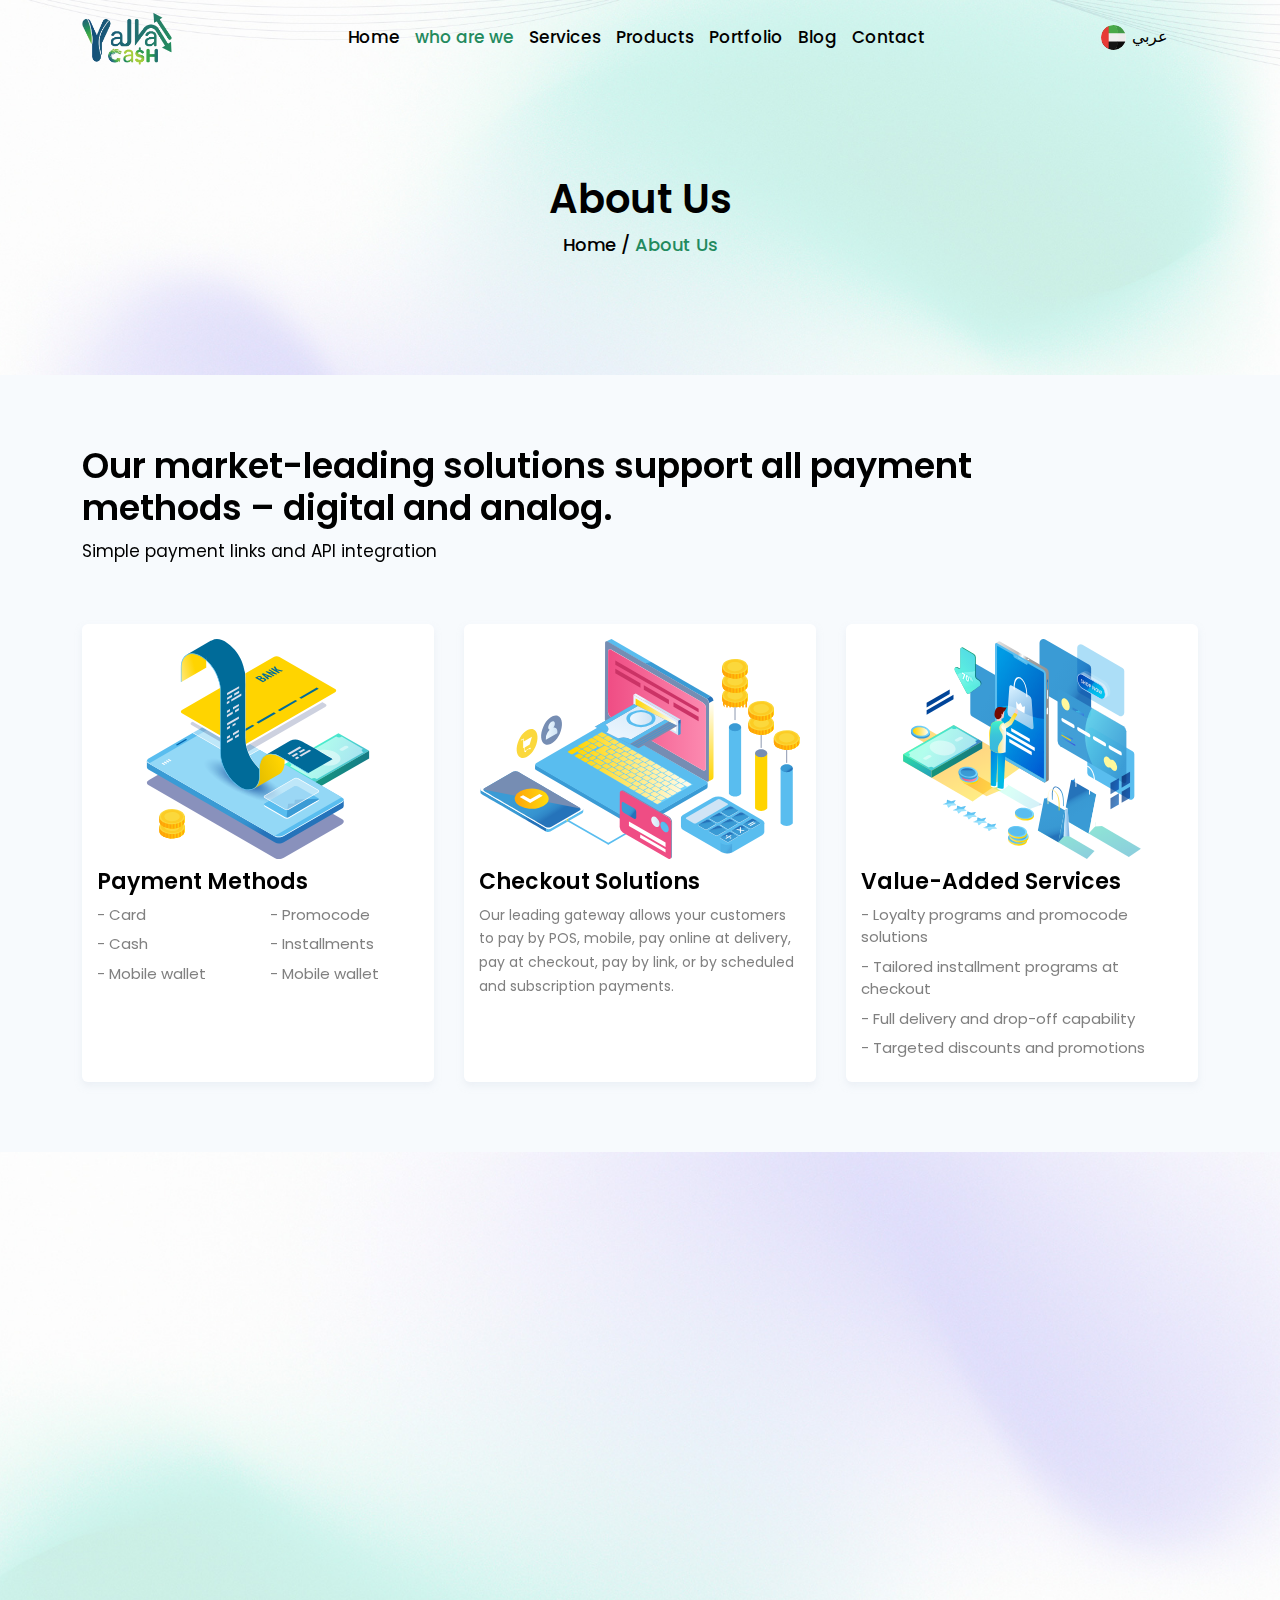
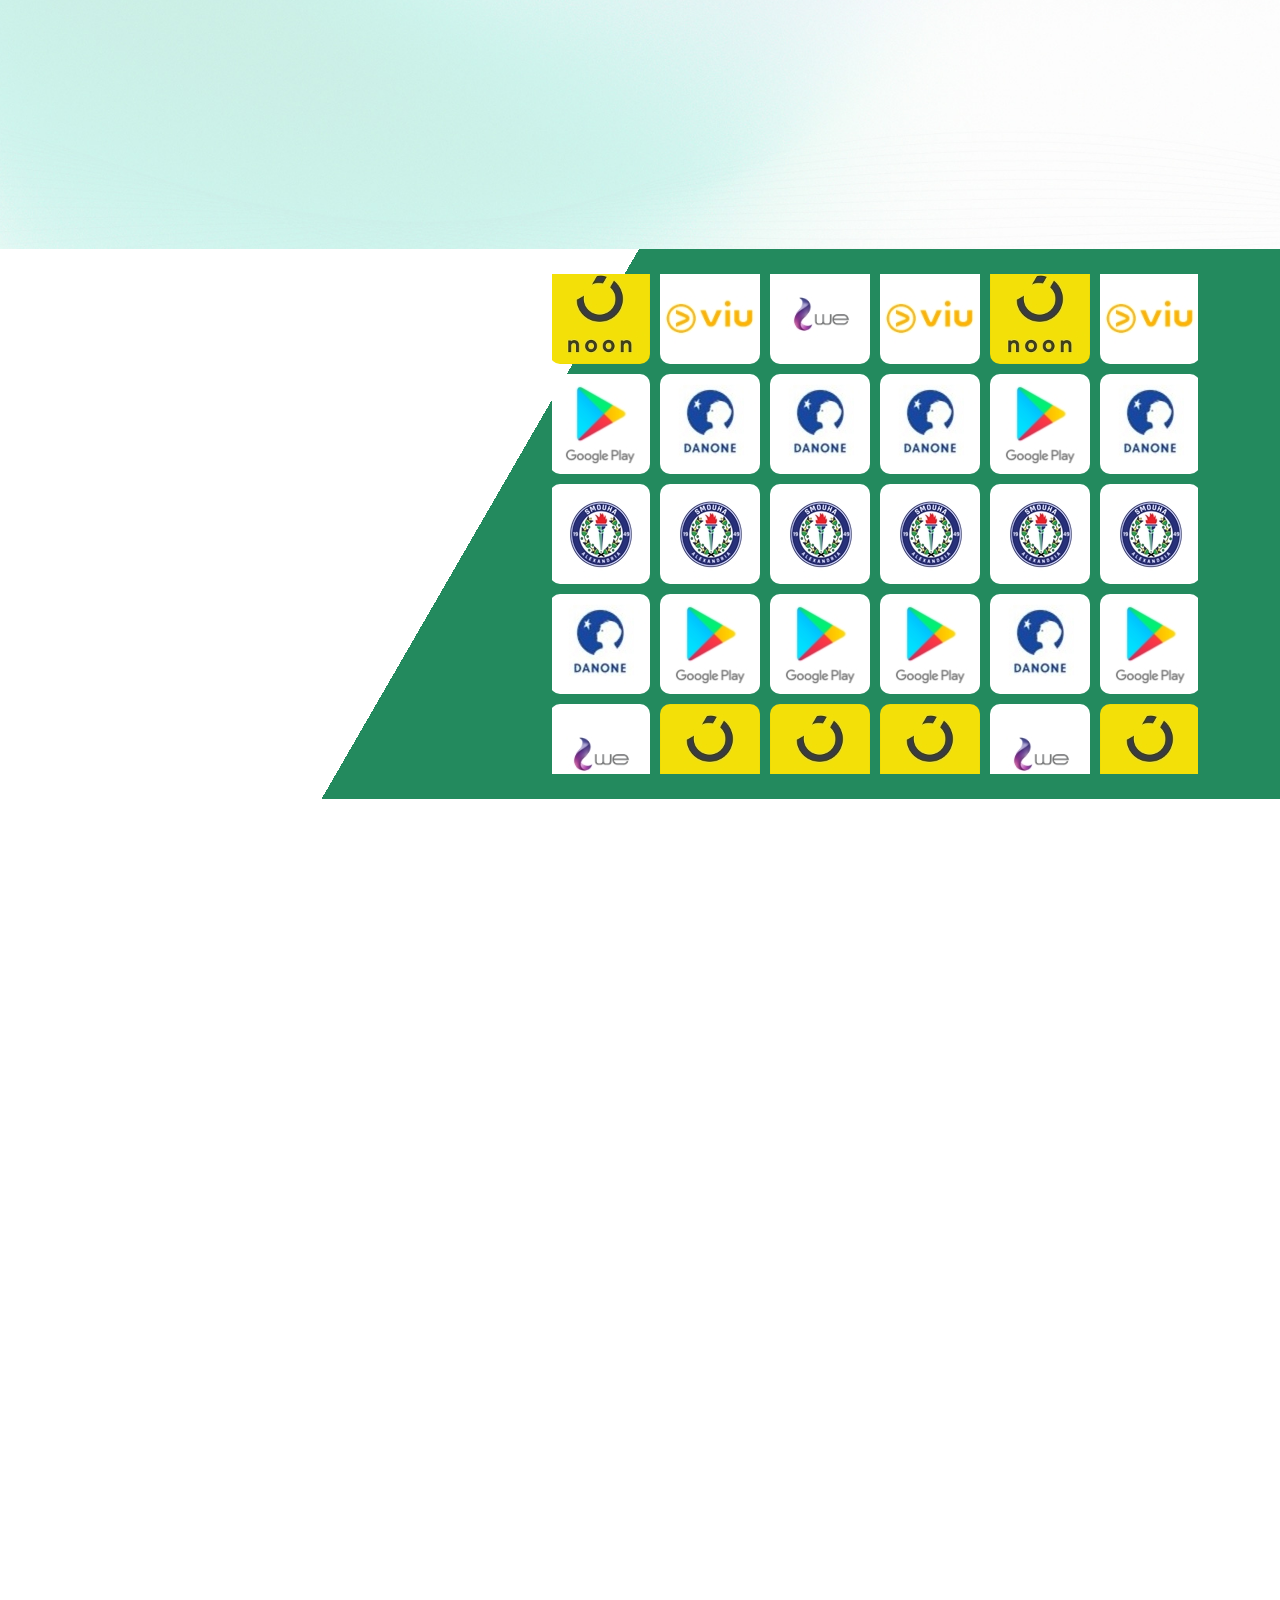
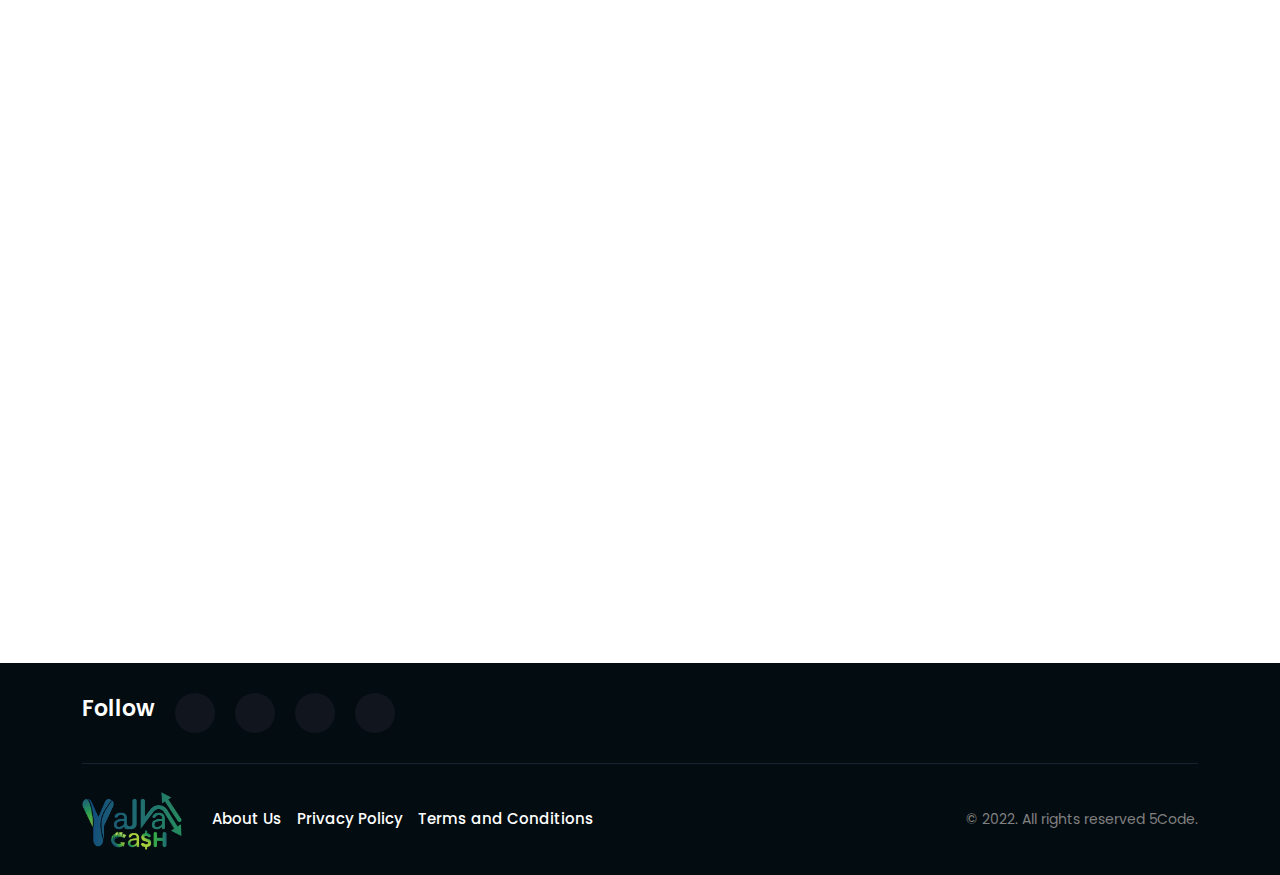
==== commit c1dfa186: "commit" ====
--- a/about-us.html
+++ b/about-us.html
@@ -114,9 +114,28 @@
       <!-- end main head -->
     </main>
 
-    <!-- start boxs info -->
-    <div class="boxs_info_section section">
+    <!-- start can you pay -->
+    <div class="can_you_pay_section section">
       <div class="container">
+        <div class="head">
+          <h3
+            class="title"
+            data-aos="fade-up"
+            data-aos-duration="800"
+            data-aos-delay="300"
+          >
+            Our market-leading solutions support all payment methods – digital
+            and analog.
+          </h3>
+          <p
+            class="desc"
+            data-aos="fade-up"
+            data-aos-duration="800"
+            data-aos-delay="300"
+          >
+            Simple payment links and API integration
+          </p>
+        </div>
         <div class="boxs">
           <div
             class="box"
@@ -124,33 +143,2872 @@
             data-aos-duration="800"
             data-aos-delay="300"
           >
-            <div class="icon">
-              <img
-                src="./images/info-icon1.webp"
-                alt="info-icon"
-                loading="lazy"
-              />
+            <div class="image">
+              <svg
+                xmlns="http://www.w3.org/2000/svg"
+                xmlns:xlink="http://www.w3.org/1999/xlink"
+                id="payment-methods"
+                width="202.668"
+                height="200.635"
+                viewBox="0 0 202.668 200.635"
+              >
+                <defs>
+                  <linearGradient
+                    id="linear-gradient"
+                    y1="0.5"
+                    x2="1"
+                    y2="0.5"
+                    gradientUnits="objectBoundingBox"
+                  >
+                    <stop offset="0" stop-color="#ffa408" />
+                    <stop offset="1" stop-color="#ffdb0d" />
+                  </linearGradient>
+                  <linearGradient
+                    id="linear-gradient-3"
+                    x1="0.176"
+                    y1="0.324"
+                    x2="0.765"
+                    y2="0.644"
+                    gradientUnits="objectBoundingBox"
+                  >
+                    <stop offset="0" stop-color="#43fbc7" />
+                    <stop offset="0.114" stop-color="#42f4ca" />
+                    <stop offset="1" stop-color="#42c1cd" />
+                  </linearGradient>
+                  <linearGradient
+                    id="linear-gradient-4"
+                    x1="0.185"
+                    y1="0.402"
+                    x2="0.994"
+                    y2="0.653"
+                    gradientUnits="objectBoundingBox"
+                  >
+                    <stop offset="0" stop-color="#b5ffea" />
+                    <stop offset="0.114" stop-color="#b6ffee" />
+                    <stop offset="1" stop-color="#aae2f2" />
+                    <stop offset="1" stop-color="#99c0e1" />
+                  </linearGradient>
+                  <linearGradient
+                    id="linear-gradient-5"
+                    x1="0.216"
+                    y1="-0.004"
+                    x2="0.84"
+                    y2="1.103"
+                    gradientUnits="objectBoundingBox"
+                  >
+                    <stop offset="0" stop-color="#22dca7" />
+                    <stop offset="1" stop-color="#1c9bbe" />
+                    <stop offset="1" stop-color="#1666ad" />
+                  </linearGradient>
+                  <linearGradient
+                    id="linear-gradient-6"
+                    x1="-0.166"
+                    y1="0.233"
+                    x2="1.08"
+                    y2="0.733"
+                    gradientUnits="objectBoundingBox"
+                  >
+                    <stop offset="0" stop-color="#0da277" />
+                    <stop offset="1" stop-color="#0a6984" />
+                    <stop offset="1" stop-color="#064073" />
+                  </linearGradient>
+                  <linearGradient
+                    id="linear-gradient-7"
+                    x1="0.068"
+                    y1="0.106"
+                    x2="0.916"
+                    y2="0.88"
+                    gradientUnits="objectBoundingBox"
+                  >
+                    <stop offset="0" stop-color="#3a9bd5" />
+                    <stop offset="0.305" stop-color="#3a9bd5" />
+                    <stop offset="0.356" stop-color="#3a9bd5" />
+                    <stop offset="0.599" stop-color="#3999d3" />
+                    <stop offset="0.688" stop-color="#3592cf" />
+                    <stop offset="0.752" stop-color="#2f86c7" />
+                    <stop offset="0.804" stop-color="#2675bb" />
+                    <stop offset="0.81" stop-color="#2573ba" />
+                  </linearGradient>
+                  <linearGradient
+                    id="linear-gradient-8"
+                    x1="7.559"
+                    y1="-3.761"
+                    x2="8.118"
+                    y2="-3.251"
+                    gradientUnits="objectBoundingBox"
+                  >
+                    <stop offset="0" stop-color="#59bdef" />
+                    <stop offset="1" stop-color="#7bdaff" />
+                  </linearGradient>
+                  <clipPath id="clip-path">
+                    <path
+                      id="Path_821"
+                      data-name="Path 821"
+                      d="M224.362,227.514,199.953,243.7,120.8,204.338l24.409-16.191Z"
+                      transform="translate(-120.8 -188.147)"
+                      fill="none"
+                    />
+                  </clipPath>
+                  <linearGradient
+                    id="linear-gradient-9"
+                    x1="11.026"
+                    y1="-9.997"
+                    x2="9.991"
+                    y2="-10.225"
+                    gradientUnits="objectBoundingBox"
+                  >
+                    <stop offset="0" stop-color="#ffd400" />
+                    <stop offset="1" stop-color="#ffd400" />
+                  </linearGradient>
+                  <linearGradient
+                    id="linear-gradient-10"
+                    x1="0.869"
+                    y1="0.196"
+                    x2="-0.035"
+                    y2="0.627"
+                    gradientUnits="objectBoundingBox"
+                  >
+                    <stop offset="0" stop-color="#ffd400" />
+                    <stop offset="1" stop-color="#e1bb00" />
+                  </linearGradient>
+                  <linearGradient
+                    id="linear-gradient-11"
+                    x1="0.52"
+                    y1="0.401"
+                    x2="-0.761"
+                    y2="0.78"
+                    gradientUnits="objectBoundingBox"
+                  >
+                    <stop offset="0" stop-color="#ffd400" />
+                    <stop offset="1" stop-color="#fff" />
+                  </linearGradient>
+                  <linearGradient
+                    id="linear-gradient-12"
+                    x1="0"
+                    y1="0.5"
+                    x2="1"
+                    y2="0.5"
+                    xlink:href="#linear-gradient-8"
+                  />
+                  <linearGradient
+                    id="linear-gradient-13"
+                    x1="-106.886"
+                    y1="-12.998"
+                    x2="-107.485"
+                    y2="-14.103"
+                    gradientUnits="objectBoundingBox"
+                  >
+                    <stop offset="0.768" stop-color="#59bdef" />
+                    <stop offset="0.845" stop-color="#54b8eb" />
+                    <stop offset="0.932" stop-color="#48aae1" />
+                    <stop offset="1" stop-color="#3a9bd5" />
+                  </linearGradient>
+                  <linearGradient
+                    id="linear-gradient-14"
+                    x1="-62.656"
+                    y1="-12.849"
+                    x2="-63.244"
+                    y2="-13.976"
+                    xlink:href="#linear-gradient-13"
+                  />
+                  <linearGradient
+                    id="linear-gradient-15"
+                    x1="-129.236"
+                    y1="-15.09"
+                    x2="-129.236"
+                    y2="-17.121"
+                    gradientUnits="objectBoundingBox"
+                  >
+                    <stop offset="0.768" stop-color="#3a9bd5" />
+                    <stop offset="0.839" stop-color="#3796d1" />
+                    <stop offset="0.918" stop-color="#3088c8" />
+                    <stop offset="1" stop-color="#2573ba" />
+                  </linearGradient>
+                  <linearGradient
+                    id="linear-gradient-16"
+                    x1="-128.958"
+                    y1="-17.35"
+                    x2="-127.919"
+                    y2="-16.399"
+                    gradientUnits="objectBoundingBox"
+                  >
+                    <stop offset="0" stop-color="#7bdaff" />
+                    <stop offset="1" stop-color="#59bdef" />
+                  </linearGradient>
+                  <clipPath id="clip-path-2">
+                    <path
+                      id="Path_1080"
+                      data-name="Path 1080"
+                      d="M603.189,158.142V154.1l-2.837.075a11.391,11.391,0,0,0-1.417-.817,15.926,15.926,0,0,0-5.081-1.419,19.3,19.3,0,0,0-5.5.147,14.67,14.67,0,0,0-4.877,1.7,9.91,9.91,0,0,0-1.245.862l-2.252.059v4.267l.007,0c.118,2.17,1.858,3.814,3.641,4.82a15.622,15.622,0,0,0,6.255,1.81,18.867,18.867,0,0,0,6.425-.514,11.258,11.258,0,0,0,5.56-3.075,5.175,5.175,0,0,0,1.325-2.64A4.19,4.19,0,0,0,603.189,158.142Z"
+                      transform="translate(-579.976 -151.805)"
+                      fill="url(#linear-gradient)"
+                    />
+                  </clipPath>
+                </defs>
+                <path
+                  id="Path_560"
+                  data-name="Path 560"
+                  d="M249.688,253.943l-52.713,30.446c-2.355,1.359-5.916,1.507-7.956.329L73.48,218.012c-2.039-1.177-1.783-3.234.571-4.594l52.713-30.446c2.355-1.359,5.916-1.507,7.956-.329L250.26,249.35C252.3,250.527,252.043,252.584,249.688,253.943Z"
+                  transform="translate(-72.103 -84.879)"
+                  fill="#13247a"
+                  opacity="0.5"
+                />
+                <g
+                  id="Group_875"
+                  data-name="Group 875"
+                  transform="translate(125.012 85.86)"
+                >
+                  <g id="Group_484" data-name="Group 484">
+                    <g id="Group_483" data-name="Group 483">
+                      <path
+                        id="Path_965"
+                        data-name="Path 965"
+                        d="M381.267,284.918l49.658-28.67-28-16.164-49.658,28.67Z"
+                        transform="translate(-353.269 -240.084)"
+                        opacity="0.96"
+                        fill="url(#linear-gradient-3)"
+                      />
+                      <path
+                        id="Path_966"
+                        data-name="Path 966"
+                        d="M361.338,271.291c1.014-.585.888-1.609-.284-2.286a3.861,3.861,0,0,0-.658-.288L402.861,244.2a2.547,2.547,0,0,0,.5.379,4.4,4.4,0,0,0,3.959.164,1.6,1.6,0,0,0,.412-.341l19.691,11.369a2.722,2.722,0,0,0-.59.237c-1.014.586-.888,1.609.284,2.286h0a3.874,3.874,0,0,0,.656.288L385.309,283.1a2.626,2.626,0,0,0-.5-.379h0a4.4,4.4,0,0,0-3.959-.164,1.6,1.6,0,0,0-.412.342l-19.691-11.369A2.65,2.65,0,0,0,361.338,271.291Z"
+                        transform="translate(-355.258 -241.232)"
+                        opacity="0.96"
+                        fill="url(#linear-gradient-4)"
+                      />
+                    </g>
+                    <path
+                      id="Path_967"
+                      data-name="Path 967"
+                      d="M393.821,273.134c5.322,3.072,13.373,3.406,17.983.745s4.032-7.309-1.291-10.382-13.373-3.406-17.983-.745S388.5,270.061,393.821,273.134Z"
+                      transform="translate(-363.356 -245.908)"
+                      fill="#fff"
+                      opacity="0.45"
+                      style="mix-blend-mode: screen; isolation: isolate"
+                    />
+                    <path
+                      id="Path_968"
+                      data-name="Path 968"
+                      d="M384.058,285.147l4.311-2.488c.634-.366.554-1.006-.178-1.43l-.294-.169a2.749,2.749,0,0,0-2.476-.1l-4.31,2.488c-.635.367-.555,1.006.177,1.43l.294.17A2.749,2.749,0,0,0,384.058,285.147Z"
+                      transform="translate(-360.918 -251.42)"
+                      fill="#fff"
+                      opacity="0.45"
+                      style="mix-blend-mode: screen; isolation: isolate"
+                    />
+                    <path
+                      id="Path_969"
+                      data-name="Path 969"
+                      d="M427.01,260.349l4.311-2.488c.634-.367.554-1.006-.178-1.43l-.293-.169a2.753,2.753,0,0,0-2.476-.1l-4.311,2.489c-.634.366-.554,1.006.179,1.43l.293.169A2.749,2.749,0,0,0,427.01,260.349Z"
+                      transform="translate(-372.904 -244.501)"
+                      fill="#fff"
+                      opacity="0.45"
+                      style="mix-blend-mode: screen; isolation: isolate"
+                    />
+                  </g>
+                  <path
+                    id="Path_970"
+                    data-name="Path 970"
+                    d="M381.267,296.015v6.872l-28-16.164v-6.872Z"
+                    transform="translate(-353.269 -251.181)"
+                    opacity="0.96"
+                    fill="url(#linear-gradient-5)"
+                  />
+                  <path
+                    id="Path_971"
+                    data-name="Path 971"
+                    d="M441.761,269.377V262.5L392.1,291.175v6.872Z"
+                    transform="translate(-364.105 -246.341)"
+                    opacity="0.96"
+                    fill="url(#linear-gradient-6)"
+                  />
+                </g>
+                <g
+                  id="Group_427"
+                  data-name="Group 427"
+                  transform="translate(0 77.18)"
+                >
+                  <path
+                    id="Path_561"
+                    data-name="Path 561"
+                    d="M251.636,227.29l-10.86-1.89L134.72,164.167c-2.04-1.177-5.6-1.03-7.956.33l-49.13,28.377-5.53-.962v5.618h.005a2.35,2.35,0,0,0,1.371,2.006l115.54,66.708c2.04,1.177,5.6,1.029,7.956-.331l52.713-30.445a3.237,3.237,0,0,0,1.945-2.64h0Z"
+                    transform="translate(-72.103 -157.792)"
+                    fill="url(#linear-gradient-7)"
+                  />
+                  <path
+                    id="Path_562"
+                    data-name="Path 562"
+                    d="M249.688,228.21l-52.713,30.446c-2.355,1.36-5.916,1.507-7.956.33L73.48,192.28c-2.039-1.178-1.783-3.235.571-4.594l52.713-30.446c2.355-1.36,5.916-1.507,7.956-.33l115.54,66.708C252.3,224.8,252.043,226.852,249.688,228.21Z"
+                    transform="translate(-72.103 -156.116)"
+                    fill="url(#linear-gradient-8)"
+                  />
+                  <path
+                    id="Path_563"
+                    data-name="Path 563"
+                    d="M249.69,237.649l-52.713,30.446c-2.355,1.359-5.916,1.507-7.956.329L73.481,201.717a2.541,2.541,0,0,1-1.338-1.626,2.242,2.242,0,0,0,1.338,2.345l115.54,66.707c2.04,1.177,5.6,1.031,7.956-.33l52.713-30.446c1.465-.845,2.116-1.96,1.909-2.966A3.56,3.56,0,0,1,249.69,237.649Z"
+                    transform="translate(-72.105 -166.272)"
+                    fill="#fff"
+                  />
+                  <path
+                    id="Path_564"
+                    data-name="Path 564"
+                    d="M250.329,223.657l-61.24,35.369L74.533,192.888l61.24-35.369Z"
+                    transform="translate(-72.664 -156.44)"
+                    fill="#93d8f6"
+                  />
+                  <path
+                    id="Path_565"
+                    data-name="Path 565"
+                    d="M116.292,175.264l-8.135,4.7a1.325,1.325,0,0,1-1.193.049l-.083-.048c-.306-.177-.267-.485.086-.689l8.134-4.7a1.326,1.326,0,0,1,1.194-.049l.082.048C116.683,174.752,116.646,175.061,116.292,175.264Z"
+                    transform="translate(-80.087 -160.34)"
+                    fill="#0063ad"
+                  />
+                </g>
+                <g
+                  id="Group_430"
+                  data-name="Group 430"
+                  transform="translate(37.451 101.814)"
+                  style="mix-blend-mode: multiply; isolation: isolate"
+                >
+                  <g id="Group_429" data-name="Group 429">
+                    <g
+                      id="Group_428"
+                      data-name="Group 428"
+                      clip-path="url(#clip-path)"
+                    >
+                      <rect
+                        id="Rectangle_888"
+                        data-name="Rectangle 888"
+                        width="103.562"
+                        height="55.557"
+                        fill="#fff"
+                      />
+                      <path
+                        id="Path_566"
+                        data-name="Path 566"
+                        d="M214.3,235.52c-2.914,6.138-22.1,3.122-42.865-6.735s-35.226-22.822-32.312-28.96,22.105-3.121,42.865,6.735S217.216,229.383,214.3,235.52Z"
+                        transform="translate(-124.946 -190.11)"
+                        fill="#fff"
+                      />
+                      <path
+                        id="Path_567"
+                        data-name="Path 567"
+                        d="M214.2,235.475c-2.9,6.113-22.018,3.109-42.7-6.708s-35.088-22.733-32.186-28.847,22.019-3.109,42.7,6.709S217.1,229.362,214.2,235.475Z"
+                        transform="translate(-124.99 -190.135)"
+                        fill="#fff"
+                      />
+                      <path
+                        id="Path_568"
+                        data-name="Path 568"
+                        d="M214.1,235.431c-2.891,6.089-21.932,3.1-42.529-6.683s-34.95-22.643-32.059-28.732,21.932-3.1,42.529,6.682S216.987,229.341,214.1,235.431Z"
+                        transform="translate(-125.035 -190.16)"
+                        fill="#fff"
+                      />
+                      <path
+                        id="Path_569"
+                        data-name="Path 569"
+                        d="M213.994,235.385c-2.879,6.066-21.845,3.085-42.36-6.655S136.821,206.175,139.7,200.11s21.846-3.085,42.361,6.655S216.874,229.32,213.994,235.385Z"
+                        transform="translate(-125.08 -190.184)"
+                        fill="#fff"
+                      />
+                      <path
+                        id="Path_570"
+                        data-name="Path 570"
+                        d="M213.891,235.339c-2.869,6.041-21.759,3.073-42.193-6.629s-34.674-22.465-31.806-28.506,21.759-3.072,42.193,6.63S216.759,229.3,213.891,235.339Z"
+                        transform="translate(-125.124 -190.209)"
+                        fill="#feffff"
+                      />
+                      <path
+                        id="Path_571"
+                        data-name="Path 571"
+                        d="M213.788,235.294c-2.857,6.017-21.672,3.061-42.024-6.6s-34.536-22.375-31.679-28.392,21.671-3.06,42.024,6.6S216.645,229.278,213.788,235.294Z"
+                        transform="translate(-125.169 -190.234)"
+                        fill="#fefeff"
+                      />
+                      <path
+                        id="Path_572"
+                        data-name="Path 572"
+                        d="M213.686,235.249c-2.845,5.992-21.585,3.049-41.857-6.576s-34.4-22.286-31.551-28.278,21.585-3.049,41.856,6.576S216.531,229.257,213.686,235.249Z"
+                        transform="translate(-125.214 -190.259)"
+                        fill="#fefeff"
+                      />
+                      <path
+                        id="Path_573"
+                        data-name="Path 573"
+                        d="M213.583,235.2c-2.834,5.968-21.5,3.036-41.688-6.551s-34.26-22.2-31.425-28.164,21.5-3.036,41.688,6.549S216.417,229.235,213.583,235.2Z"
+                        transform="translate(-125.259 -190.284)"
+                        fill="#fefefe"
+                      />
+                      <path
+                        id="Path_574"
+                        data-name="Path 574"
+                        d="M213.48,235.159c-2.822,5.945-21.412,3.024-41.52-6.524s-34.122-22.107-31.3-28.051,21.412-3.024,41.52,6.523S216.3,229.214,213.48,235.159Z"
+                        transform="translate(-125.303 -190.308)"
+                        fill="#fdfefe"
+                      />
+                      <path
+                        id="Path_575"
+                        data-name="Path 575"
+                        d="M213.377,235.113c-2.811,5.92-21.325,3.012-41.351-6.5s-33.984-22.017-31.173-27.938,21.325-3.012,41.352,6.5S216.188,229.193,213.377,235.113Z"
+                        transform="translate(-125.348 -190.333)"
+                        fill="#fdfdfe"
+                      />
+                      <path
+                        id="Path_576"
+                        data-name="Path 576"
+                        d="M213.274,235.068c-2.8,5.9-21.238,3-41.184-6.471s-33.845-21.927-31.045-27.824,21.238-3,41.185,6.471S216.075,229.172,213.274,235.068Z"
+                        transform="translate(-125.393 -190.358)"
+                        fill="#fdfdfe"
+                      />
+                      <path
+                        id="Path_577"
+                        data-name="Path 577"
+                        d="M213.172,235.023c-2.789,5.873-21.152,2.987-41.016-6.445s-33.707-21.838-30.918-27.71,21.151-2.988,41.016,6.444S215.96,229.151,213.172,235.023Z"
+                        transform="translate(-125.437 -190.382)"
+                        fill="#fcfdfe"
+                      />
+                      <path
+                        id="Path_578"
+                        data-name="Path 578"
+                        d="M213.069,234.978c-2.776,5.849-21.065,2.975-40.848-6.418s-33.569-21.749-30.792-27.6,21.065-2.975,40.848,6.418S215.846,229.13,213.069,234.978Z"
+                        transform="translate(-125.482 -190.407)"
+                        fill="#fcfdfe"
+                      />
+                      <path
+                        id="Path_579"
+                        data-name="Path 579"
+                        d="M212.966,234.933c-2.765,5.825-20.978,2.962-40.679-6.392s-33.431-21.659-30.665-27.483,20.978-2.963,40.679,6.391S215.732,229.108,212.966,234.933Z"
+                        transform="translate(-125.527 -190.432)"
+                        fill="#fbfcfe"
+                      />
+                      <path
+                        id="Path_580"
+                        data-name="Path 580"
+                        d="M212.864,234.888c-2.754,5.8-20.891,2.95-40.512-6.366s-33.292-21.569-30.538-27.369,20.891-2.95,40.512,6.365S215.618,229.087,212.864,234.888Z"
+                        transform="translate(-125.571 -190.457)"
+                        fill="#fbfcfd"
+                      />
+                      <path
+                        id="Path_581"
+                        data-name="Path 581"
+                        d="M212.761,234.842c-2.742,5.776-20.805,2.938-40.343-6.339s-33.155-21.481-30.412-27.257,20.8-2.938,40.343,6.34S215.5,229.066,212.761,234.842Z"
+                        transform="translate(-125.616 -190.482)"
+                        fill="#fbfcfd"
+                      />
+                      <path
+                        id="Path_582"
+                        data-name="Path 582"
+                        d="M212.658,234.8c-2.731,5.753-20.718,2.926-40.175-6.312s-33.016-21.391-30.285-27.142,20.718-2.926,40.176,6.312S215.39,229.045,212.658,234.8Z"
+                        transform="translate(-125.661 -190.506)"
+                        fill="#fafbfd"
+                      />
+                      <path
+                        id="Path_583"
+                        data-name="Path 583"
+                        d="M212.556,234.752c-2.72,5.728-20.632,2.913-40.008-6.286s-32.878-21.3-30.158-27.029,20.632-2.914,40.007,6.286S215.275,229.024,212.556,234.752Z"
+                        transform="translate(-125.706 -190.531)"
+                        fill="#fafbfd"
+                      />
+                      <path
+                        id="Path_584"
+                        data-name="Path 584"
+                        d="M212.453,234.707c-2.708,5.7-20.545,2.9-39.839-6.26s-32.74-21.212-30.032-26.915,20.545-2.9,39.839,6.259S215.161,229,212.453,234.707Z"
+                        transform="translate(-125.75 -190.556)"
+                        fill="#f9fbfd"
+                      />
+                      <path
+                        id="Path_585"
+                        data-name="Path 585"
+                        d="M212.351,234.662c-2.7,5.679-20.458,2.889-39.671-6.234s-32.6-21.122-29.906-26.8,20.458-2.889,39.671,6.232S215.047,228.982,212.351,234.662Z"
+                        transform="translate(-125.795 -190.581)"
+                        fill="#f9fafc"
+                      />
+                      <path
+                        id="Path_586"
+                        data-name="Path 586"
+                        d="M212.248,234.616c-2.686,5.656-20.372,2.877-39.5-6.206s-32.463-21.033-29.778-26.689,20.372-2.876,39.5,6.208S214.933,228.96,212.248,234.616Z"
+                        transform="translate(-125.84 -190.605)"
+                        fill="#f8fafc"
+                      />
+                      <path
+                        id="Path_587"
+                        data-name="Path 587"
+                        d="M212.145,234.571c-2.674,5.632-20.285,2.865-39.335-6.18s-32.325-20.943-29.651-26.576,20.285-2.864,39.335,6.181S214.819,228.939,212.145,234.571Z"
+                        transform="translate(-125.884 -190.63)"
+                        fill="#f8fafc"
+                      />
+                      <path
+                        id="Path_588"
+                        data-name="Path 588"
+                        d="M212.042,234.525c-2.663,5.607-20.2,2.852-39.167-6.154s-32.187-20.854-29.524-26.461,20.2-2.852,39.167,6.154S214.7,228.917,212.042,234.525Z"
+                        transform="translate(-125.929 -190.655)"
+                        fill="#f7f9fc"
+                      />
+                      <path
+                        id="Path_589"
+                        data-name="Path 589"
+                        d="M211.939,234.48c-2.651,5.583-20.111,2.84-39-6.127s-32.049-20.765-29.4-26.348,20.112-2.84,39,6.128S214.591,228.9,211.939,234.48Z"
+                        transform="translate(-125.974 -190.68)"
+                        fill="#f7f9fc"
+                      />
+                      <path
+                        id="Path_590"
+                        data-name="Path 590"
+                        d="M211.837,234.435c-2.64,5.56-20.025,2.829-38.83-6.1S141.1,207.66,143.735,202.1s20.024-2.829,38.83,6.1S214.476,228.876,211.837,234.435Z"
+                        transform="translate(-126.019 -190.704)"
+                        fill="#f6f9fb"
+                      />
+                      <path
+                        id="Path_591"
+                        data-name="Path 591"
+                        d="M211.734,234.39c-2.628,5.536-19.938,2.815-38.662-6.075s-31.773-20.585-29.145-26.12,19.939-2.816,38.663,6.075S214.363,228.855,211.734,234.39Z"
+                        transform="translate(-126.063 -190.729)"
+                        fill="#f6f8fb"
+                      />
+                      <path
+                        id="Path_592"
+                        data-name="Path 592"
+                        d="M211.632,234.344c-2.617,5.512-19.852,2.8-38.494-6.048s-31.635-20.5-29.018-26.008,19.852-2.8,38.494,6.049S214.249,228.833,211.632,234.344Z"
+                        transform="translate(-126.108 -190.754)"
+                        fill="#f5f8fb"
+                      />
+                      <path
+                        id="Path_593"
+                        data-name="Path 593"
+                        d="M211.529,234.3c-2.606,5.487-19.765,2.791-38.326-6.022s-31.5-20.406-28.891-25.893,19.765-2.792,38.326,6.022S214.135,228.812,211.529,234.3Z"
+                        transform="translate(-126.153 -190.779)"
+                        fill="#f5f7fb"
+                      />
+                      <path
+                        id="Path_594"
+                        data-name="Path 594"
+                        d="M211.426,234.254c-2.594,5.463-19.678,2.779-38.158-5.995s-31.359-20.317-28.765-25.78,19.678-2.779,38.158,6S214.021,228.791,211.426,234.254Z"
+                        transform="translate(-126.197 -190.803)"
+                        fill="#f4f7fb"
+                      />
+                      <path
+                        id="Path_595"
+                        data-name="Path 595"
+                        d="M211.324,234.21c-2.582,5.439-19.592,2.766-37.99-5.969s-31.221-20.228-28.638-25.667,19.591-2.767,37.99,5.969S213.906,228.769,211.324,234.21Z"
+                        transform="translate(-126.242 -190.828)"
+                        fill="#f4f7fa"
+                      />
+                      <path
+                        id="Path_596"
+                        data-name="Path 596"
+                        d="M211.221,234.164c-2.571,5.415-19.5,2.755-37.822-5.943s-31.082-20.138-28.51-25.553,19.5-2.754,37.821,5.943S213.792,228.749,211.221,234.164Z"
+                        transform="translate(-126.287 -190.853)"
+                        fill="#f3f6fa"
+                      />
+                      <path
+                        id="Path_597"
+                        data-name="Path 597"
+                        d="M211.118,234.118c-2.559,5.391-19.418,2.742-37.654-5.916s-30.944-20.049-28.384-25.44,19.418-2.742,37.655,5.917S213.677,228.727,211.118,234.118Z"
+                        transform="translate(-126.331 -190.878)"
+                        fill="#f2f6fa"
+                      />
+                      <path
+                        id="Path_598"
+                        data-name="Path 598"
+                        d="M211.016,234.073c-2.549,5.367-19.332,2.73-37.486-5.889s-30.805-19.959-28.257-25.326,19.331-2.73,37.486,5.889S213.564,228.707,211.016,234.073Z"
+                        transform="translate(-126.376 -190.902)"
+                        fill="#f2f5fa"
+                      />
+                      <path
+                        id="Path_599"
+                        data-name="Path 599"
+                        d="M210.913,234.028c-2.537,5.343-19.244,2.718-37.318-5.863s-30.668-19.869-28.131-25.212,19.244-2.718,37.317,5.863S213.45,228.685,210.913,234.028Z"
+                        transform="translate(-126.421 -190.927)"
+                        fill="#f1f5f9"
+                      />
+                      <path
+                        id="Path_600"
+                        data-name="Path 600"
+                        d="M210.81,233.984c-2.526,5.319-19.158,2.7-37.149-5.838s-30.529-19.779-28-25.1,19.158-2.706,37.15,5.837S213.335,228.664,210.81,233.984Z"
+                        transform="translate(-126.465 -190.952)"
+                        fill="#f1f4f9"
+                      />
+                      <path
+                        id="Path_601"
+                        data-name="Path 601"
+                        d="M210.708,233.938c-2.514,5.294-19.072,2.693-36.982-5.811s-30.392-19.69-27.878-24.984,19.071-2.693,36.982,5.81S213.222,228.643,210.708,233.938Z"
+                        transform="translate(-126.51 -190.977)"
+                        fill="#f0f4f9"
+                      />
+                      <path
+                        id="Path_602"
+                        data-name="Path 602"
+                        d="M210.6,233.892c-2.5,5.27-18.984,2.681-36.813-5.785s-30.253-19.6-27.751-24.871,18.984-2.681,36.813,5.784S213.107,228.621,210.6,233.892Z"
+                        transform="translate(-126.555 -191.002)"
+                        fill="#eff4f9"
+                      />
+                      <path
+                        id="Path_603"
+                        data-name="Path 603"
+                        d="M210.5,233.847c-2.491,5.247-18.9,2.669-36.646-5.758s-30.115-19.511-27.623-24.758,18.9-2.668,36.645,5.759S212.993,228.6,210.5,233.847Z"
+                        transform="translate(-126.6 -191.026)"
+                        fill="#eff3f8"
+                      />
+                      <path
+                        id="Path_604"
+                        data-name="Path 604"
+                        d="M210.4,233.8c-2.479,5.222-18.81,2.656-36.476-5.732s-29.977-19.421-27.5-24.644,18.811-2.656,36.477,5.731S212.879,228.579,210.4,233.8Z"
+                        transform="translate(-126.644 -191.051)"
+                        fill="#eef3f8"
+                      />
+                      <path
+                        id="Path_605"
+                        data-name="Path 605"
+                        d="M210.3,233.757c-2.468,5.2-18.725,2.644-36.309-5.706s-29.839-19.331-27.371-24.53,18.724-2.644,36.309,5.7S212.765,228.559,210.3,233.757Z"
+                        transform="translate(-126.689 -191.076)"
+                        fill="#eef2f8"
+                      />
+                      <path
+                        id="Path_606"
+                        data-name="Path 606"
+                        d="M210.193,233.711c-2.457,5.174-18.637,2.632-36.14-5.679s-29.7-19.243-27.245-24.417,18.638-2.632,36.141,5.679S212.651,228.536,210.193,233.711Z"
+                        transform="translate(-126.734 -191.101)"
+                        fill="#edf2f8"
+                      />
+                      <path
+                        id="Path_607"
+                        data-name="Path 607"
+                        d="M210.091,233.666c-2.446,5.15-18.551,2.62-35.973-5.653s-29.563-19.153-27.117-24.3,18.551-2.62,35.973,5.652S212.536,228.517,210.091,233.666Z"
+                        transform="translate(-126.778 -191.125)"
+                        fill="#ecf1f7"
+                      />
+                      <path
+                        id="Path_608"
+                        data-name="Path 608"
+                        d="M209.988,233.621c-2.434,5.127-18.464,2.608-35.805-5.626s-29.424-19.064-26.99-24.19,18.464-2.608,35.8,5.626S212.423,228.495,209.988,233.621Z"
+                        transform="translate(-126.823 -191.15)"
+                        fill="#ecf1f7"
+                      />
+                      <path
+                        id="Path_609"
+                        data-name="Path 609"
+                        d="M209.885,233.576c-2.423,5.1-18.377,2.595-35.637-5.6S144.963,209,147.385,203.9s18.378-2.6,35.637,5.6S212.308,228.473,209.885,233.576Z"
+                        transform="translate(-126.868 -191.175)"
+                        fill="#ebf0f7"
+                      />
+                      <path
+                        id="Path_610"
+                        data-name="Path 610"
+                        d="M209.783,233.531c-2.412,5.078-18.291,2.583-35.469-5.573s-29.148-18.884-26.737-23.962,18.291-2.583,35.468,5.573S212.194,228.453,209.783,233.531Z"
+                        transform="translate(-126.913 -191.2)"
+                        fill="#eaf0f6"
+                      />
+                      <path
+                        id="Path_611"
+                        data-name="Path 611"
+                        d="M209.68,233.485c-2.4,5.054-18.2,2.571-35.3-5.546s-29.01-18.795-26.61-23.849,18.2-2.571,35.3,5.546S212.08,228.431,209.68,233.485Z"
+                        transform="translate(-126.957 -191.224)"
+                        fill="#eaeff6"
+                      />
+                      <path
+                        id="Path_612"
+                        data-name="Path 612"
+                        d="M209.577,233.44c-2.388,5.03-18.117,2.559-35.132-5.52s-28.872-18.706-26.483-23.735,18.117-2.559,35.132,5.52S211.966,228.411,209.577,233.44Z"
+                        transform="translate(-127.002 -191.249)"
+                        fill="#e9eff6"
+                      />
+                      <path
+                        id="Path_613"
+                        data-name="Path 613"
+                        d="M209.474,233.395c-2.376,5.007-18.031,2.546-34.964-5.494s-28.734-18.616-26.357-23.622,18.031-2.546,34.964,5.493S211.852,228.388,209.474,233.395Z"
+                        transform="translate(-127.047 -191.274)"
+                        fill="#e8eef6"
+                      />
+                      <path
+                        id="Path_614"
+                        data-name="Path 614"
+                        d="M209.372,233.35c-2.366,4.982-17.944,2.534-34.8-5.467s-28.6-18.527-26.23-23.509,17.944-2.535,34.8,5.467S211.738,228.368,209.372,233.35Z"
+                        transform="translate(-127.091 -191.299)"
+                        fill="#e7eef5"
+                      />
+                      <path
+                        id="Path_615"
+                        data-name="Path 615"
+                        d="M209.269,233.3c-2.353,4.958-17.857,2.523-34.628-5.441s-28.457-18.437-26.1-23.395,17.858-2.522,34.628,5.44S211.623,228.346,209.269,233.3Z"
+                        transform="translate(-127.136 -191.323)"
+                        fill="#e7edf5"
+                      />
+                      <path
+                        id="Path_616"
+                        data-name="Path 616"
+                        d="M209.167,233.258c-2.343,4.934-17.771,2.51-34.46-5.414s-28.32-18.347-25.977-23.281,17.771-2.51,34.46,5.414S211.51,228.325,209.167,233.258Z"
+                        transform="translate(-127.181 -191.348)"
+                        fill="#e6edf5"
+                      />
+                      <path
+                        id="Path_617"
+                        data-name="Path 617"
+                        d="M209.064,233.214c-2.331,4.909-17.684,2.5-34.292-5.388s-28.181-18.258-25.85-23.168,17.684-2.5,34.291,5.389S211.4,228.3,209.064,233.214Z"
+                        transform="translate(-127.226 -191.373)"
+                        fill="#e5ecf4"
+                      />
+                      <path
+                        id="Path_618"
+                        data-name="Path 618"
+                        d="M208.961,233.169c-2.319,4.885-17.6,2.485-34.124-5.362s-28.043-18.168-25.723-23.054,17.6-2.486,34.124,5.361S211.281,228.283,208.961,233.169Z"
+                        transform="translate(-127.27 -191.398)"
+                        fill="#e5ecf4"
+                      />
+                      <path
+                        id="Path_619"
+                        data-name="Path 619"
+                        d="M208.858,233.124c-2.308,4.861-17.511,2.473-33.955-5.336s-27.905-18.078-25.6-22.94,17.511-2.473,33.955,5.336S211.167,228.262,208.858,233.124Z"
+                        transform="translate(-127.315 -191.423)"
+                        fill="#e4ebf4"
+                      />
+                      <path
+                        id="Path_620"
+                        data-name="Path 620"
+                        d="M208.756,233.078c-2.3,4.837-17.425,2.46-33.788-5.309S147.2,209.78,149.5,204.942s17.424-2.461,33.787,5.31S211.052,228.24,208.756,233.078Z"
+                        transform="translate(-127.36 -191.447)"
+                        fill="#e3ebf4"
+                      />
+                      <path
+                        id="Path_621"
+                        data-name="Path 621"
+                        d="M208.653,233.032c-2.285,4.814-17.337,2.449-33.619-5.282s-27.628-17.9-25.343-22.713,17.337-2.449,33.619,5.283S210.939,228.22,208.653,233.032Z"
+                        transform="translate(-127.404 -191.472)"
+                        fill="#e2eaf3"
+                      />
+                      <path
+                        id="Path_622"
+                        data-name="Path 622"
+                        d="M208.55,232.988c-2.273,4.789-17.25,2.436-33.451-5.256s-27.491-17.811-25.217-22.6,17.251-2.436,33.452,5.257S210.824,228.2,208.55,232.988Z"
+                        transform="translate(-127.449 -191.497)"
+                        fill="#e2eaf3"
+                      />
+                      <path
+                        id="Path_623"
+                        data-name="Path 623"
+                        d="M208.448,232.943c-2.263,4.765-17.164,2.424-33.283-5.23s-27.352-17.721-25.09-22.486,17.164-2.424,33.283,5.23S210.711,228.177,208.448,232.943Z"
+                        transform="translate(-127.494 -191.521)"
+                        fill="#e1e9f3"
+                      />
+                      <path
+                        id="Path_624"
+                        data-name="Path 624"
+                        d="M208.345,232.9c-2.251,4.741-17.078,2.412-33.115-5.2s-27.215-17.631-24.964-22.373,17.078-2.412,33.116,5.2S210.6,228.156,208.345,232.9Z"
+                        transform="translate(-127.538 -191.546)"
+                        fill="#e0e8f2"
+                      />
+                      <path
+                        id="Path_625"
+                        data-name="Path 625"
+                        d="M208.243,232.852c-2.24,4.717-16.991,2.4-32.947-5.177s-27.076-17.542-24.837-22.26,16.991-2.4,32.947,5.177S210.482,228.135,208.243,232.852Z"
+                        transform="translate(-127.583 -191.571)"
+                        fill="#dfe8f2"
+                      />
+                      <path
+                        id="Path_626"
+                        data-name="Path 626"
+                        d="M208.14,232.806c-2.229,4.694-16.9,2.388-32.779-5.15s-26.939-17.452-24.71-22.146,16.9-2.387,32.779,5.15S210.368,228.114,208.14,232.806Z"
+                        transform="translate(-127.628 -191.596)"
+                        fill="#dfe7f2"
+                      />
+                      <path
+                        id="Path_627"
+                        data-name="Path 627"
+                        d="M208.037,232.761c-2.217,4.67-16.817,2.376-32.611-5.123s-26.8-17.363-24.582-22.032,16.817-2.375,32.61,5.124S210.254,228.092,208.037,232.761Z"
+                        transform="translate(-127.673 -191.621)"
+                        fill="#dee7f1"
+                      />
+                      <path
+                        id="Path_628"
+                        data-name="Path 628"
+                        d="M207.934,232.717c-2.2,4.645-16.73,2.363-32.443-5.1s-26.662-17.274-24.456-21.919,16.731-2.363,32.443,5.1S210.139,228.071,207.934,232.717Z"
+                        transform="translate(-127.717 -191.645)"
+                        fill="#dde6f1"
+                      />
+                      <path
+                        id="Path_629"
+                        data-name="Path 629"
+                        d="M207.832,232.671c-2.194,4.621-16.644,2.35-32.275-5.071s-26.523-17.185-24.329-21.805,16.644-2.35,32.275,5.071S210.026,228.05,207.832,232.671Z"
+                        transform="translate(-127.762 -191.67)"
+                        fill="#dce6f1"
+                      />
+                      <path
+                        id="Path_630"
+                        data-name="Path 630"
+                        d="M207.729,232.626c-2.183,4.6-16.557,2.338-32.107-5.045s-26.386-17.095-24.2-21.692,16.558-2.338,32.107,5.046S209.911,228.029,207.729,232.626Z"
+                        transform="translate(-127.807 -191.695)"
+                        fill="#dce5f0"
+                      />
+                      <path
+                        id="Path_631"
+                        data-name="Path 631"
+                        d="M207.627,232.58c-2.172,4.574-16.471,2.327-31.939-5.018s-26.247-17-24.076-21.577,16.471-2.326,31.939,5.019S209.8,228.008,207.627,232.58Z"
+                        transform="translate(-127.851 -191.72)"
+                        fill="#dbe4f0"
+                      />
+                      <path
+                        id="Path_632"
+                        data-name="Path 632"
+                        d="M207.524,232.536c-2.16,4.548-16.384,2.313-31.771-4.992s-26.109-16.915-23.949-21.464,16.384-2.314,31.771,4.992S209.683,227.987,207.524,232.536Z"
+                        transform="translate(-127.896 -191.744)"
+                        fill="#dae4f0"
+                      />
+                      <path
+                        id="Path_633"
+                        data-name="Path 633"
+                        d="M207.421,232.491c-2.148,4.524-16.3,2.3-31.6-4.965S149.848,210.7,152,206.174s16.3-2.3,31.6,4.966S209.569,227.966,207.421,232.491Z"
+                        transform="translate(-127.941 -191.769)"
+                        fill="#d9e3ef"
+                      />
+                      <path
+                        id="Path_634"
+                        data-name="Path 634"
+                        d="M207.318,232.445c-2.136,4.5-16.21,2.289-31.434-4.94s-25.833-16.736-23.7-21.236,16.211-2.29,31.434,4.939S209.455,227.944,207.318,232.445Z"
+                        transform="translate(-127.985 -191.794)"
+                        fill="#d8e3ef"
+                      />
+                      <path
+                        id="Path_635"
+                        data-name="Path 635"
+                        d="M207.216,232.4c-2.126,4.476-16.124,2.277-31.266-4.914s-25.695-16.646-23.569-21.124,16.124-2.276,31.266,4.914S209.341,227.923,207.216,232.4Z"
+                        transform="translate(-128.03 -191.819)"
+                        fill="#d7e2ef"
+                      />
+                      <path
+                        id="Path_636"
+                        data-name="Path 636"
+                        d="M207.113,232.354c-2.114,4.453-16.037,2.265-31.1-4.886s-25.557-16.558-23.442-21.01,16.037-2.265,31.1,4.887S209.227,227.9,207.113,232.354Z"
+                        transform="translate(-128.075 -191.843)"
+                        fill="#d7e1ee"
+                      />
+                      <path
+                        id="Path_637"
+                        data-name="Path 637"
+                        d="M207.01,232.31c-2.1,4.428-15.95,2.252-30.929-4.86s-25.419-16.468-23.316-20.9,15.95-2.253,30.93,4.86S209.113,227.881,207.01,232.31Z"
+                        transform="translate(-128.12 -191.868)"
+                        fill="#d6e1ee"
+                      />
+                      <path
+                        id="Path_638"
+                        data-name="Path 638"
+                        d="M206.907,232.264c-2.091,4.4-15.864,2.24-30.762-4.834s-25.28-16.379-23.189-20.782,15.863-2.24,30.762,4.834S209,227.86,206.907,232.264Z"
+                        transform="translate(-128.164 -191.893)"
+                        fill="#d5e0ee"
+                      />
+                      <path
+                        id="Path_639"
+                        data-name="Path 639"
+                        d="M206.8,232.219c-2.08,4.38-15.777,2.228-30.594-4.807s-25.142-16.289-23.062-20.669,15.778-2.228,30.595,4.807S208.885,227.838,206.8,232.219Z"
+                        transform="translate(-128.209 -191.918)"
+                        fill="#d4e0ed"
+                      />
+                      <path
+                        id="Path_640"
+                        data-name="Path 640"
+                        d="M206.7,232.174c-2.069,4.356-15.691,2.216-30.426-4.781s-25-16.2-22.936-20.555,15.69-2.216,30.426,4.78S208.77,227.818,206.7,232.174Z"
+                        transform="translate(-128.254 -191.942)"
+                        fill="#d3dfed"
+                      />
+                      <path
+                        id="Path_641"
+                        data-name="Path 641"
+                        d="M206.6,232.129c-2.057,4.332-15.6,2.2-30.258-4.755s-24.866-16.109-22.809-20.442,15.6-2.2,30.257,4.754S208.656,227.8,206.6,232.129Z"
+                        transform="translate(-128.298 -191.967)"
+                        fill="#d2deed"
+                      />
+                      <path
+                        id="Path_642"
+                        data-name="Path 642"
+                        d="M206.5,232.084c-2.046,4.308-15.516,2.191-30.089-4.728s-24.727-16.02-22.682-20.328,15.516-2.191,30.089,4.728S208.542,227.775,206.5,232.084Z"
+                        transform="translate(-128.343 -191.992)"
+                        fill="#d2deec"
+                      />
+                      <path
+                        id="Path_643"
+                        data-name="Path 643"
+                        d="M206.394,232.038c-2.034,4.284-15.43,2.18-29.921-4.7s-24.589-15.931-22.555-20.215,15.43-2.179,29.921,4.7S208.428,227.754,206.394,232.038Z"
+                        transform="translate(-128.388 -192.017)"
+                        fill="#d1ddec"
+                      />
+                      <path
+                        id="Path_644"
+                        data-name="Path 644"
+                        d="M206.291,231.993c-2.023,4.26-15.344,2.166-29.753-4.675s-24.451-15.842-22.429-20.1,15.343-2.167,29.753,4.675S208.314,227.733,206.291,231.993Z"
+                        transform="translate(-128.433 -192.042)"
+                        fill="#d0dcec"
+                      />
+                      <path
+                        id="Path_645"
+                        data-name="Path 645"
+                        d="M206.188,231.948c-2.011,4.236-15.257,2.155-29.585-4.649s-24.313-15.753-22.3-19.988,15.257-2.154,29.586,4.649S208.2,227.712,206.188,231.948Z"
+                        transform="translate(-128.477 -192.066)"
+                        fill="#cfdceb"
+                      />
+                      <path
+                        id="Path_646"
+                        data-name="Path 646"
+                        d="M206.085,231.9c-2,4.212-15.17,2.142-29.416-4.623s-24.175-15.662-22.176-19.874,15.17-2.143,29.417,4.622S208.086,227.691,206.085,231.9Z"
+                        transform="translate(-128.522 -192.091)"
+                        fill="#cedbeb"
+                      />
+                      <path
+                        id="Path_647"
+                        data-name="Path 647"
+                        d="M205.983,231.857c-1.989,4.188-15.084,2.13-29.249-4.6S152.7,211.689,154.686,207.5s15.084-2.13,29.249,4.6S207.971,227.67,205.983,231.857Z"
+                        transform="translate(-128.567 -192.116)"
+                        fill="#cddbeb"
+                      />
+                      <path
+                        id="Path_648"
+                        data-name="Path 648"
+                        d="M205.88,231.811c-1.976,4.164-15,2.118-29.081-4.569s-23.9-15.483-21.921-19.647,15-2.118,29.08,4.569S207.858,227.648,205.88,231.811Z"
+                        transform="translate(-128.611 -192.141)"
+                        fill="#ccdaea"
+                      />
+                      <path
+                        id="Path_649"
+                        data-name="Path 649"
+                        d="M205.777,231.767c-1.965,4.139-14.91,2.106-28.913-4.544s-23.76-15.393-21.8-19.533,14.91-2.1,28.913,4.543S207.743,227.627,205.777,231.767Z"
+                        transform="translate(-128.656 -192.165)"
+                        fill="#ccd9ea"
+                      />
+                      <path
+                        id="Path_650"
+                        data-name="Path 650"
+                        d="M205.675,231.722c-1.954,4.115-14.824,2.093-28.745-4.517s-23.622-15.3-21.668-19.42,14.824-2.093,28.744,4.517S207.629,227.606,205.675,231.722Z"
+                        transform="translate(-128.701 -192.19)"
+                        fill="#cbd9e9"
+                      />
+                      <path
+                        id="Path_651"
+                        data-name="Path 651"
+                        d="M205.572,231.676c-1.943,4.091-14.737,2.081-28.577-4.491s-23.484-15.214-21.541-19.306,14.737-2.083,28.576,4.489S207.515,227.585,205.572,231.676Z"
+                        transform="translate(-128.746 -192.215)"
+                        fill="#cad8e9"
+                      />
+                      <path
+                        id="Path_652"
+                        data-name="Path 652"
+                        d="M205.469,231.631c-1.931,4.067-14.65,2.069-28.408-4.464s-23.346-15.126-21.415-19.193,14.651-2.069,28.409,4.464S207.4,227.564,205.469,231.631Z"
+                        transform="translate(-128.79 -192.24)"
+                        fill="#c9d7e9"
+                      />
+                      <path
+                        id="Path_653"
+                        data-name="Path 653"
+                        d="M205.367,231.585c-1.92,4.044-14.564,2.057-28.241-4.437s-23.209-15.036-21.288-19.08,14.564-2.056,28.241,4.437S207.286,227.542,205.367,231.585Z"
+                        transform="translate(-128.835 -192.264)"
+                        fill="#c8d7e8"
+                      />
+                      <path
+                        id="Path_654"
+                        data-name="Path 654"
+                        d="M205.264,231.54c-1.908,4.02-14.477,2.045-28.072-4.411s-23.07-14.946-21.161-18.966,14.477-2.044,28.072,4.411S207.172,227.522,205.264,231.54Z"
+                        transform="translate(-128.88 -192.289)"
+                        fill="#c7d6e8"
+                      />
+                      <path
+                        id="Path_655"
+                        data-name="Path 655"
+                        d="M205.162,231.5c-1.9,4-14.391,2.032-27.9-4.385s-22.932-14.857-21.035-18.852,14.391-2.033,27.9,4.384S207.058,227.5,205.162,231.5Z"
+                        transform="translate(-128.924 -192.314)"
+                        fill="#c6d5e8"
+                      />
+                      <path
+                        id="Path_656"
+                        data-name="Path 656"
+                        d="M205.059,231.45c-1.886,3.971-14.3,2.02-27.736-4.358s-22.794-14.767-20.908-18.738,14.3-2.02,27.736,4.357S206.944,227.479,205.059,231.45Z"
+                        transform="translate(-128.969 -192.339)"
+                        fill="#c5d5e7"
+                      />
+                      <path
+                        id="Path_657"
+                        data-name="Path 657"
+                        d="M204.956,231.405c-1.874,3.947-14.217,2.007-27.568-4.332s-22.656-14.678-20.781-18.624,14.216-2.008,27.568,4.331S206.83,227.458,204.956,231.405Z"
+                        transform="translate(-129.014 -192.364)"
+                        fill="#c4d4e7"
+                      />
+                      <path
+                        id="Path_658"
+                        data-name="Path 658"
+                        d="M204.853,231.359c-1.862,3.924-14.13,2-27.4-4.3s-22.516-14.588-20.654-18.512,14.13-2,27.4,4.305S206.716,227.437,204.853,231.359Z"
+                        transform="translate(-129.059 -192.388)"
+                        fill="#c3d3e6"
+                      />
+                      <path
+                        id="Path_659"
+                        data-name="Path 659"
+                        d="M204.75,231.314c-1.85,3.9-14.043,1.983-27.232-4.278s-22.379-14.5-20.528-18.4,14.044-1.983,27.232,4.279S206.6,227.416,204.75,231.314Z"
+                        transform="translate(-129.103 -192.413)"
+                        fill="#c2d3e6"
+                      />
+                      <path
+                        id="Path_660"
+                        data-name="Path 660"
+                        d="M204.648,231.269c-1.84,3.875-13.957,1.97-27.064-4.253s-22.241-14.409-20.4-18.284,13.956-1.971,27.064,4.252S206.487,227.394,204.648,231.269Z"
+                        transform="translate(-129.148 -192.438)"
+                        fill="#c1d2e6"
+                      />
+                      <path
+                        id="Path_661"
+                        data-name="Path 661"
+                        d="M204.545,231.224c-1.828,3.851-13.869,1.959-26.9-4.226s-22.1-14.321-20.275-18.171,13.87-1.959,26.9,4.225S206.374,227.374,204.545,231.224Z"
+                        transform="translate(-129.192 -192.463)"
+                        fill="#c1d1e5"
+                      />
+                      <path
+                        id="Path_662"
+                        data-name="Path 662"
+                        d="M204.443,231.179c-1.817,3.826-13.784,1.946-26.728-4.2s-21.965-14.231-20.148-18.057,13.783-1.946,26.728,4.2S206.259,227.351,204.443,231.179Z"
+                        transform="translate(-129.237 -192.487)"
+                        fill="#c0d1e5"
+                      />
+                      <path
+                        id="Path_663"
+                        data-name="Path 663"
+                        d="M204.34,231.133c-1.806,3.8-13.7,1.935-26.559-4.173s-21.827-14.141-20.021-17.944,13.7-1.934,26.559,4.173S206.146,227.331,204.34,231.133Z"
+                        transform="translate(-129.282 -192.512)"
+                        fill="#bfd0e5"
+                      />
+                      <path
+                        id="Path_664"
+                        data-name="Path 664"
+                        d="M204.237,231.088c-1.794,3.778-13.61,1.922-26.391-4.146s-21.689-14.052-19.895-17.831,13.61-1.922,26.392,4.147S206.031,227.309,204.237,231.088Z"
+                        transform="translate(-129.327 -192.537)"
+                        fill="#becfe4"
+                      />
+                      <path
+                        id="Path_665"
+                        data-name="Path 665"
+                        d="M204.135,231.043c-1.783,3.755-13.523,1.91-26.223-4.12s-21.551-13.962-19.768-17.717,13.523-1.909,26.223,4.12S205.917,227.289,204.135,231.043Z"
+                        transform="translate(-129.371 -192.562)"
+                        fill="#bdcee4"
+                      />
+                      <path
+                        id="Path_666"
+                        data-name="Path 666"
+                        d="M204.032,231c-1.771,3.73-13.436,1.9-26.055-4.094s-21.412-13.873-19.641-17.6,13.436-1.9,26.055,4.093S205.8,227.268,204.032,231Z"
+                        transform="translate(-129.416 -192.586)"
+                        fill="#bccee3"
+                      />
+                      <path
+                        id="Path_667"
+                        data-name="Path 667"
+                        d="M203.929,230.953c-1.76,3.706-13.35,1.885-25.886-4.068S156.768,213.1,158.527,209.4s13.35-1.887,25.887,4.067S205.688,227.246,203.929,230.953Z"
+                        transform="translate(-129.461 -192.611)"
+                        fill="#bbcde3"
+                      />
+                      <path
+                        id="Path_668"
+                        data-name="Path 668"
+                        d="M203.826,230.907c-1.748,3.683-13.262,1.873-25.718-4.041s-21.136-13.694-19.388-17.376,13.263-1.873,25.719,4.041S205.575,227.225,203.826,230.907Z"
+                        transform="translate(-129.505 -192.636)"
+                        fill="#bacce3"
+                      />
+                      <path
+                        id="Path_669"
+                        data-name="Path 669"
+                        d="M203.724,230.862c-1.737,3.658-13.176,1.861-25.551-4.014s-21-13.6-19.26-17.263,13.176-1.86,25.55,4.014S205.46,227.2,203.724,230.862Z"
+                        transform="translate(-129.55 -192.661)"
+                        fill="#b9cce2"
+                      />
+                      <path
+                        id="Path_670"
+                        data-name="Path 670"
+                        d="M203.621,230.816c-1.726,3.635-13.089,1.85-25.383-3.988S157.379,213.314,159.1,209.68s13.09-1.848,25.383,3.989S205.346,227.183,203.621,230.816Z"
+                        transform="translate(-129.595 -192.685)"
+                        fill="#b8cbe2"
+                      />
+                      <path
+                        id="Path_671"
+                        data-name="Path 671"
+                        d="M203.518,230.772c-1.714,3.61-13,1.836-25.215-3.962s-20.721-13.425-19.007-17.035,13-1.837,25.214,3.961S205.233,227.161,203.518,230.772Z"
+                        transform="translate(-129.64 -192.71)"
+                        fill="#b7cae1"
+                      />
+                      <path
+                        id="Path_672"
+                        data-name="Path 672"
+                        d="M203.416,230.727c-1.7,3.585-12.916,1.823-25.047-3.935s-20.583-13.335-18.88-16.922,12.916-1.823,25.047,3.936S205.118,227.141,203.416,230.727Z"
+                        transform="translate(-129.684 -192.735)"
+                        fill="#b6c9e1"
+                      />
+                      <path
+                        id="Path_673"
+                        data-name="Path 673"
+                        d="M203.313,230.681c-1.691,3.562-12.829,1.813-24.878-3.908s-20.445-13.247-18.753-16.809,12.829-1.811,24.878,3.909S205,227.119,203.313,230.681Z"
+                        transform="translate(-129.729 -192.76)"
+                        fill="#b5c9e1"
+                      />
+                      <path
+                        id="Path_674"
+                        data-name="Path 674"
+                        d="M203.21,230.636c-1.68,3.538-12.742,1.8-24.71-3.882s-20.307-13.156-18.627-16.695,12.743-1.8,24.711,3.883S204.89,227.1,203.21,230.636Z"
+                        transform="translate(-129.774 -192.784)"
+                        fill="#b4c8e0"
+                      />
+                      <path
+                        id="Path_675"
+                        data-name="Path 675"
+                        d="M203.107,230.59c-1.668,3.515-12.656,1.788-24.542-3.855s-20.169-13.068-18.5-16.582,12.656-1.787,24.542,3.857S204.775,227.077,203.107,230.59Z"
+                        transform="translate(-129.818 -192.809)"
+                        fill="#b3c7e0"
+                      />
+                      <path
+                        id="Path_676"
+                        data-name="Path 676"
+                        d="M203,230.545c-1.657,3.491-12.569,1.775-24.374-3.829s-20.031-12.978-18.374-16.467,12.569-1.776,24.374,3.829S204.662,227.055,203,230.545Z"
+                        transform="translate(-129.863 -192.834)"
+                        fill="#b2c7df"
+                      />
+                      <path
+                        id="Path_677"
+                        data-name="Path 677"
+                        d="M202.9,230.5c-1.646,3.465-12.483,1.763-24.206-3.8s-19.893-12.888-18.247-16.354,12.483-1.762,24.206,3.8S204.547,227.035,202.9,230.5Z"
+                        transform="translate(-129.908 -192.859)"
+                        fill="#b1c6df"
+                      />
+                      <path
+                        id="Path_678"
+                        data-name="Path 678"
+                        d="M202.8,230.455c-1.634,3.442-12.4,1.751-24.038-3.776s-19.755-12.8-18.121-16.24,12.4-1.751,24.038,3.777S204.434,227.013,202.8,230.455Z"
+                        transform="translate(-129.953 -192.883)"
+                        fill="#b0c5de"
+                      />
+                      <path
+                        id="Path_679"
+                        data-name="Path 679"
+                        d="M202.7,230.41c-1.623,3.417-12.31,1.738-23.87-3.751s-19.616-12.709-17.994-16.127,12.31-1.738,23.87,3.751S204.319,226.992,202.7,230.41Z"
+                        transform="translate(-129.997 -192.908)"
+                        fill="#afc4de"
+                      />
+                      <path
+                        id="Path_680"
+                        data-name="Path 680"
+                        d="M202.594,230.364c-1.612,3.393-12.223,1.726-23.7-3.724s-19.478-12.62-17.867-16.013,12.223-1.726,23.7,3.725S204.205,226.971,202.594,230.364Z"
+                        transform="translate(-130.042 -192.933)"
+                        fill="#aec4de"
+                      />
+                      <path
+                        id="Path_681"
+                        data-name="Path 681"
+                        d="M202.491,230.319c-1.6,3.369-12.136,1.714-23.534-3.7s-19.339-12.53-17.74-15.9,12.136-1.714,23.533,3.7S204.091,226.95,202.491,230.319Z"
+                        transform="translate(-130.087 -192.958)"
+                        fill="#adc3dd"
+                      />
+                      <path
+                        id="Path_682"
+                        data-name="Path 682"
+                        d="M202.388,230.275c-1.588,3.345-12.05,1.7-23.366-3.671s-19.2-12.44-17.613-15.786,12.05-1.7,23.365,3.671S203.977,226.929,202.388,230.275Z"
+                        transform="translate(-130.131 -192.982)"
+                        fill="#acc2dd"
+                      />
+                      <path
+                        id="Path_683"
+                        data-name="Path 683"
+                        d="M202.285,230.229c-1.577,3.321-11.963,1.689-23.2-3.645s-19.063-12.352-17.487-15.673,11.963-1.69,23.2,3.645S203.863,226.907,202.285,230.229Z"
+                        transform="translate(-130.176 -193.007)"
+                        fill="#abc1dc"
+                      />
+                      <path
+                        id="Path_684"
+                        data-name="Path 684"
+                        d="M202.183,230.183c-1.566,3.3-11.877,1.677-23.029-3.618s-18.926-12.262-17.36-15.56,11.876-1.677,23.029,3.619S203.749,226.886,202.183,230.183Z"
+                        transform="translate(-130.221 -193.032)"
+                        fill="#aac1dc"
+                      />
+                      <path
+                        id="Path_685"
+                        data-name="Path 685"
+                        d="M202.08,230.138c-1.553,3.273-11.789,1.665-22.861-3.592s-18.787-12.173-17.234-15.446,11.79-1.665,22.862,3.592S203.634,226.865,202.08,230.138Z"
+                        transform="translate(-130.265 -193.057)"
+                        fill="#a9c0dc"
+                      />
+                      <path
+                        id="Path_686"
+                        data-name="Path 686"
+                        d="M201.978,230.093c-1.543,3.249-11.7,1.654-22.693-3.565s-18.65-12.082-17.107-15.332,11.7-1.652,22.693,3.566S203.521,226.844,201.978,230.093Z"
+                        transform="translate(-130.31 -193.081)"
+                        fill="#a8bfdb"
+                      />
+                      <path
+                        id="Path_687"
+                        data-name="Path 687"
+                        d="M201.875,230.048c-1.531,3.225-11.616,1.64-22.525-3.54s-18.511-11.993-16.98-15.218,11.616-1.64,22.525,3.539S203.406,226.823,201.875,230.048Z"
+                        transform="translate(-130.355 -193.106)"
+                        fill="#a7bedb"
+                      />
+                      <path
+                        id="Path_688"
+                        data-name="Path 688"
+                        d="M201.772,230c-1.52,3.2-11.529,1.628-22.356-3.513s-18.374-11.9-16.853-15.1,11.529-1.628,22.356,3.512S203.292,226.8,201.772,230Z"
+                        transform="translate(-130.4 -193.131)"
+                        fill="#a6beda"
+                      />
+                      <path
+                        id="Path_689"
+                        data-name="Path 689"
+                        d="M201.669,229.958c-1.508,3.177-11.442,1.615-22.189-3.487s-18.234-11.814-16.726-14.99,11.443-1.617,22.189,3.486S203.178,226.781,201.669,229.958Z"
+                        transform="translate(-130.444 -193.156)"
+                        fill="#a5bdda"
+                      />
+                      <path
+                        id="Path_690"
+                        data-name="Path 690"
+                        d="M201.567,229.912c-1.5,3.153-11.357,1.6-22.021-3.46s-18.1-11.724-16.6-14.877,11.356-1.6,22.02,3.46S203.064,226.759,201.567,229.912Z"
+                        transform="translate(-130.489 -193.181)"
+                        fill="#a4bcd9"
+                      />
+                      <path
+                        id="Path_691"
+                        data-name="Path 691"
+                        d="M201.464,229.867c-1.485,3.129-11.269,1.592-21.853-3.434s-17.958-11.634-16.472-14.764,11.269-1.591,21.852,3.434S202.95,226.738,201.464,229.867Z"
+                        transform="translate(-130.534 -193.205)"
+                        fill="#a3bbd9"
+                      />
+                      <path
+                        id="Path_692"
+                        data-name="Path 692"
+                        d="M201.361,229.821c-1.474,3.105-11.182,1.579-21.684-3.407s-17.821-11.546-16.346-14.651,11.183-1.579,21.684,3.408S202.835,226.717,201.361,229.821Z"
+                        transform="translate(-130.578 -193.23)"
+                        fill="#a1bad8"
+                      />
+                      <path
+                        id="Path_693"
+                        data-name="Path 693"
+                        d="M201.259,229.777c-1.463,3.08-11.1,1.567-21.517-3.382s-17.682-11.455-16.219-14.536,11.1-1.567,21.517,3.38S202.722,226.7,201.259,229.777Z"
+                        transform="translate(-130.623 -193.255)"
+                        fill="#a0bad8"
+                      />
+                      <path
+                        id="Path_694"
+                        data-name="Path 694"
+                        d="M201.156,229.732c-1.451,3.055-11.009,1.554-21.348-3.355s-17.545-11.367-16.093-14.422,11.01-1.555,21.349,3.354S202.607,226.675,201.156,229.732Z"
+                        transform="translate(-130.668 -193.28)"
+                        fill="#9fb9d8"
+                      />
+                      <path
+                        id="Path_695"
+                        data-name="Path 695"
+                        d="M201.054,229.686c-1.44,3.032-10.923,1.543-21.181-3.328s-17.406-11.277-15.966-14.31,10.923-1.542,21.181,3.328S202.493,226.653,201.054,229.686Z"
+                        transform="translate(-130.712 -193.304)"
+                        fill="#9eb8d7"
+                      />
+                      <path
+                        id="Path_696"
+                        data-name="Path 696"
+                        d="M200.951,229.641c-1.429,3.009-10.836,1.53-21.012-3.3s-17.268-11.187-15.84-14.2,10.836-1.53,21.012,3.3S202.379,226.633,200.951,229.641Z"
+                        transform="translate(-130.757 -193.329)"
+                        fill="#9db7d7"
+                      />
+                      <path
+                        id="Path_697"
+                        data-name="Path 697"
+                        d="M200.848,229.6c-1.417,2.985-10.749,1.518-20.844-3.275s-17.13-11.1-15.713-14.083,10.749-1.518,20.844,3.276S202.265,226.611,200.848,229.6Z"
+                        transform="translate(-130.802 -193.354)"
+                        fill="#9cb6d6"
+                      />
+                      <path
+                        id="Path_698"
+                        data-name="Path 698"
+                        d="M200.745,229.551c-1.405,2.959-10.662,1.506-20.675-3.249s-16.992-11.009-15.586-13.968,10.663-1.506,20.676,3.248S202.151,226.59,200.745,229.551Z"
+                        transform="translate(-130.847 -193.379)"
+                        fill="#9bb6d6"
+                      />
+                      <path
+                        id="Path_699"
+                        data-name="Path 699"
+                        d="M200.643,229.506c-1.394,2.936-10.576,1.493-20.508-3.223s-16.853-10.919-15.459-13.855,10.575-1.494,20.508,3.222S202.036,226.569,200.643,229.506Z"
+                        transform="translate(-130.891 -193.403)"
+                        fill="#9ab5d5"
+                      />
+                      <path
+                        id="Path_700"
+                        data-name="Path 700"
+                        d="M200.54,229.46c-1.383,2.912-10.489,1.482-20.34-3.2s-16.715-10.829-15.333-13.742,10.489-1.48,20.34,3.2S201.922,226.548,200.54,229.46Z"
+                        transform="translate(-130.936 -193.428)"
+                        fill="#99b4d5"
+                      />
+                      <path
+                        id="Path_701"
+                        data-name="Path 701"
+                        d="M200.437,229.414c-1.372,2.889-10.4,1.469-20.172-3.169s-16.577-10.74-15.206-13.628,10.4-1.469,20.172,3.17S201.808,226.527,200.437,229.414Z"
+                        transform="translate(-130.981 -193.453)"
+                        fill="#98b3d4"
+                      />
+                      <path
+                        id="Path_702"
+                        data-name="Path 702"
+                        d="M200.335,229.369c-1.36,2.865-10.316,1.457-20-3.143s-16.439-10.65-15.079-13.515,10.316-1.456,20,3.144S201.694,226.505,200.335,229.369Z"
+                        transform="translate(-131.025 -193.478)"
+                        fill="#97b2d4"
+                      />
+                      <path
+                        id="Path_703"
+                        data-name="Path 703"
+                        d="M200.232,229.324c-1.348,2.84-10.229,1.444-19.836-3.116s-16.3-10.561-14.952-13.4,10.228-1.445,19.836,3.116S201.58,226.485,200.232,229.324Z"
+                        transform="translate(-131.07 -193.503)"
+                        fill="#96b2d4"
+                      />
+                      <path
+                        id="Path_704"
+                        data-name="Path 704"
+                        d="M200.129,229.28c-1.337,2.816-10.142,1.432-19.667-3.091S164.3,215.717,165.636,212.9s10.142-1.433,19.668,3.09S201.466,226.463,200.129,229.28Z"
+                        transform="translate(-131.115 -193.527)"
+                        fill="#94b1d3"
+                      />
+                      <path
+                        id="Path_705"
+                        data-name="Path 705"
+                        d="M200.026,229.234c-1.326,2.792-10.056,1.42-19.5-3.064S164.5,215.788,165.828,213s10.056-1.42,19.5,3.064S201.352,226.442,200.026,229.234Z"
+                        transform="translate(-131.16 -193.552)"
+                        fill="#93b0d3"
+                      />
+                      <path
+                        id="Path_706"
+                        data-name="Path 706"
+                        d="M199.924,229.188c-1.314,2.768-9.969,1.408-19.331-3.037s-15.886-10.293-14.572-13.061,9.969-1.408,19.331,3.039S201.238,226.421,199.924,229.188Z"
+                        transform="translate(-131.204 -193.577)"
+                        fill="#92afd2"
+                      />
+                      <path
+                        id="Path_707"
+                        data-name="Path 707"
+                        d="M199.82,229.143c-1.3,2.744-9.882,1.4-19.163-3.011s-15.749-10.2-14.446-12.947,9.882-1.4,19.163,3.012S201.124,226.4,199.82,229.143Z"
+                        transform="translate(-131.249 -193.602)"
+                        fill="#91aed2"
+                      />
+                      <path
+                        id="Path_708"
+                        data-name="Path 708"
+                        d="M199.718,229.1c-1.291,2.72-9.8,1.384-18.995-2.984S165.113,216,166.4,213.281s9.8-1.384,18.995,2.985S201.01,226.379,199.718,229.1Z"
+                        transform="translate(-131.294 -193.626)"
+                        fill="#90aed1"
+                      />
+                      <path
+                        id="Path_709"
+                        data-name="Path 709"
+                        d="M199.615,229.054c-1.28,2.695-9.709,1.37-18.827-2.959s-15.473-10.024-14.193-12.719,9.709-1.371,18.827,2.959S200.9,226.357,199.615,229.054Z"
+                        transform="translate(-131.338 -193.651)"
+                        fill="#8fadd1"
+                      />
+                      <path
+                        id="Path_710"
+                        data-name="Path 710"
+                        d="M199.513,229.008c-1.269,2.672-9.622,1.359-18.66-2.932s-15.333-9.935-14.065-12.606,9.622-1.36,18.659,2.932S200.781,226.337,199.513,229.008Z"
+                        transform="translate(-131.383 -193.676)"
+                        fill="#8eacd0"
+                      />
+                      <path
+                        id="Path_711"
+                        data-name="Path 711"
+                        d="M199.41,228.962c-1.257,2.647-9.536,1.347-18.491-2.9s-15.2-9.845-13.938-12.493,9.536-1.347,18.49,2.906S200.667,226.315,199.41,228.962Z"
+                        transform="translate(-131.428 -193.701)"
+                        fill="#8dabd0"
+                      />
+                      <path
+                        id="Path_712"
+                        data-name="Path 712"
+                        d="M199.307,228.917c-1.245,2.623-9.449,1.334-18.323-2.879s-15.057-9.756-13.811-12.38,9.449-1.334,18.322,2.879S200.552,226.294,199.307,228.917Z"
+                        transform="translate(-131.473 -193.725)"
+                        fill="#8caacf"
+                      />
+                      <path
+                        id="Path_713"
+                        data-name="Path 713"
+                        d="M199.2,228.872c-1.234,2.6-9.362,1.322-18.154-2.852s-14.919-9.666-13.685-12.265,9.362-1.323,18.154,2.852S200.439,226.272,199.2,228.872Z"
+                        transform="translate(-131.517 -193.75)"
+                        fill="#8aa9cf"
+                      />
+                      <path
+                        id="Path_714"
+                        data-name="Path 714"
+                        d="M199.1,228.827c-1.223,2.574-9.276,1.31-17.987-2.826s-14.781-9.576-13.558-12.152,9.276-1.31,17.987,2.826S200.324,226.252,199.1,228.827Z"
+                        transform="translate(-131.562 -193.775)"
+                        fill="#89a9cf"
+                      />
+                      <path
+                        id="Path_715"
+                        data-name="Path 715"
+                        d="M199,228.781c-1.211,2.551-9.189,1.3-17.818-2.8s-14.643-9.487-13.432-12.038,9.189-1.3,17.818,2.8S200.211,226.23,199,228.781Z"
+                        transform="translate(-131.607 -193.8)"
+                        fill="#88a8ce"
+                      />
+                      <path
+                        id="Path_716"
+                        data-name="Path 716"
+                        d="M198.9,228.736c-1.2,2.527-9.1,1.286-17.65-2.774s-14.505-9.4-13.305-11.923,9.1-1.285,17.651,2.773S200.1,226.209,198.9,228.736Z"
+                        transform="translate(-131.651 -193.824)"
+                        fill="#87a7ce"
+                      />
+                      <path
+                        id="Path_717"
+                        data-name="Path 717"
+                        d="M198.794,228.691c-1.189,2.5-9.016,1.273-17.482-2.746s-14.367-9.309-13.179-11.812,9.016-1.273,17.482,2.748S199.982,226.188,198.794,228.691Z"
+                        transform="translate(-131.696 -193.849)"
+                        fill="#86a6cd"
+                      />
+                      <path
+                        id="Path_718"
+                        data-name="Path 718"
+                        d="M198.691,228.646c-1.177,2.479-8.929,1.261-17.314-2.721s-14.229-9.218-13.052-11.7,8.929-1.261,17.314,2.72S199.869,226.167,198.691,228.646Z"
+                        transform="translate(-131.741 -193.874)"
+                        fill="#85a5cd"
+                      />
+                      <path
+                        id="Path_719"
+                        data-name="Path 719"
+                        d="M198.588,228.6c-1.165,2.455-8.842,1.248-17.145-2.694s-14.091-9.129-12.926-11.584,8.842-1.249,17.146,2.694S199.754,226.146,198.588,228.6Z"
+                        transform="translate(-131.785 -193.899)"
+                        fill="#84a4cc"
+                      />
+                      <path
+                        id="Path_720"
+                        data-name="Path 720"
+                        d="M198.486,228.556c-1.154,2.43-8.756,1.236-16.978-2.669s-13.952-9.04-12.8-11.47,8.756-1.237,16.978,2.668S199.64,226.124,198.486,228.556Z"
+                        transform="translate(-131.83 -193.923)"
+                        fill="#82a4cc"
+                      />
+                      <path
+                        id="Path_721"
+                        data-name="Path 721"
+                        d="M198.383,228.511c-1.143,2.406-8.669,1.224-16.81-2.642s-13.814-8.949-12.671-11.356,8.669-1.224,16.809,2.641S199.526,226.1,198.383,228.511Z"
+                        transform="translate(-131.875 -193.948)"
+                        fill="#81a3cb"
+                      />
+                      <path
+                        id="Path_722"
+                        data-name="Path 722"
+                        d="M198.28,228.465c-1.131,2.383-8.582,1.212-16.642-2.615s-13.676-8.86-12.545-11.244,8.582-1.212,16.642,2.616S199.411,226.082,198.28,228.465Z"
+                        transform="translate(-131.919 -193.973)"
+                        fill="#80a2cb"
+                      />
+                      <path
+                        id="Path_723"
+                        data-name="Path 723"
+                        d="M198.178,228.42c-1.121,2.359-8.5,1.2-16.474-2.589s-13.538-8.77-12.418-11.129,8.495-1.2,16.473,2.588S199.3,226.061,198.178,228.42Z"
+                        transform="translate(-131.964 -193.998)"
+                        fill="#7fa1ca"
+                      />
+                      <path
+                        id="Path_724"
+                        data-name="Path 724"
+                        d="M198.075,228.374c-1.108,2.335-8.409,1.187-16.306-2.563s-13.4-8.681-12.291-11.016,8.409-1.187,16.306,2.563S199.183,226.04,198.075,228.374Z"
+                        transform="translate(-132.009 -194.022)"
+                        fill="#7ea0ca"
+                      />
+                      <path
+                        id="Path_725"
+                        data-name="Path 725"
+                        d="M197.973,228.329c-1.1,2.31-8.323,1.176-16.138-2.536s-13.262-8.592-12.165-10.9,8.323-1.175,16.138,2.536S199.069,226.019,197.973,228.329Z"
+                        transform="translate(-132.054 -194.047)"
+                        fill="#7d9fc9"
+                      />
+                      <path
+                        id="Path_726"
+                        data-name="Path 726"
+                        d="M197.87,228.284c-1.086,2.286-8.236,1.163-15.969-2.509s-13.123-8.5-12.038-10.788,8.235-1.164,15.969,2.509S198.955,226,197.87,228.284Z"
+                        transform="translate(-132.098 -194.072)"
+                        fill="#7b9ec9"
+                      />
+                      <path
+                        id="Path_727"
+                        data-name="Path 727"
+                        d="M197.767,228.239c-1.074,2.262-8.148,1.151-15.8-2.483s-12.986-8.413-11.911-10.675,8.148-1.151,15.8,2.483S198.841,225.977,197.767,228.239Z"
+                        transform="translate(-132.143 -194.097)"
+                        fill="#7a9ec8"
+                      />
+                      <path
+                        id="Path_728"
+                        data-name="Path 728"
+                        d="M197.664,228.194c-1.062,2.238-8.062,1.139-15.633-2.456s-12.847-8.324-11.784-10.561,8.061-1.138,15.633,2.456S198.727,225.956,197.664,228.194Z"
+                        transform="translate(-132.188 -194.122)"
+                        fill="#799dc8"
+                      />
+                      <path
+                        id="Path_729"
+                        data-name="Path 729"
+                        d="M197.562,228.148c-1.051,2.214-7.976,1.127-15.465-2.43s-12.709-8.234-11.658-10.448,7.975-1.126,15.465,2.43S198.613,225.934,197.562,228.148Z"
+                        transform="translate(-132.232 -194.146)"
+                        fill="#789cc7"
+                      />
+                      <path
+                        id="Path_730"
+                        data-name="Path 730"
+                        d="M197.459,228.1c-1.04,2.191-7.888,1.115-15.3-2.4s-12.57-8.144-11.53-10.334,7.888-1.114,15.3,2.4S198.5,225.913,197.459,228.1Z"
+                        transform="translate(-132.277 -194.171)"
+                        fill="#779bc7"
+                      />
+                      <path
+                        id="Path_731"
+                        data-name="Path 731"
+                        d="M197.356,228.059c-1.028,2.166-7.8,1.1-15.129-2.378s-12.433-8.055-11.4-10.221,7.8-1.1,15.129,2.377S198.385,225.891,197.356,228.059Z"
+                        transform="translate(-132.322 -194.196)"
+                        fill="#759ac6"
+                      />
+                      <path
+                        id="Path_732"
+                        data-name="Path 732"
+                        d="M197.254,228.013c-1.017,2.142-7.715,1.09-14.961-2.351S170,217.7,171.015,215.555s7.715-1.089,14.96,2.35S198.27,225.871,197.254,228.013Z"
+                        transform="translate(-132.367 -194.221)"
+                        fill="#7499c6"
+                      />
+                      <path
+                        id="Path_733"
+                        data-name="Path 733"
+                        d="M197.151,227.967c-1.006,2.118-7.628,1.077-14.792-2.324s-12.157-7.877-11.151-9.995,7.628-1.077,14.792,2.325S198.157,225.849,197.151,227.967Z"
+                        transform="translate(-132.411 -194.245)"
+                        fill="#7398c5"
+                      />
+                      <path
+                        id="Path_734"
+                        data-name="Path 734"
+                        d="M197.048,227.922c-.994,2.094-7.541,1.065-14.624-2.3s-12.018-7.787-11.024-9.881,7.542-1.065,14.625,2.3S198.042,225.829,197.048,227.922Z"
+                        transform="translate(-132.456 -194.27)"
+                        fill="#7297c5"
+                      />
+                      <path
+                        id="Path_735"
+                        data-name="Path 735"
+                        d="M196.945,227.877c-.983,2.07-7.455,1.053-14.457-2.272s-11.88-7.7-10.9-9.766,7.455-1.053,14.457,2.271S197.928,225.808,196.945,227.877Z"
+                        transform="translate(-132.501 -194.295)"
+                        fill="#7197c4"
+                      />
+                      <path
+                        id="Path_736"
+                        data-name="Path 736"
+                        d="M196.843,227.833c-.971,2.045-7.368,1.04-14.288-2.246s-11.742-7.608-10.771-9.653,7.368-1.041,14.288,2.245S197.814,225.786,196.843,227.833Z"
+                        transform="translate(-132.545 -194.32)"
+                        fill="#6f96c4"
+                      />
+                      <path
+                        id="Path_737"
+                        data-name="Path 737"
+                        d="M196.74,227.787c-.96,2.022-7.281,1.029-14.12-2.219s-11.6-7.518-10.645-9.539,7.282-1.028,14.121,2.218S197.7,225.765,196.74,227.787Z"
+                        transform="translate(-132.59 -194.344)"
+                        fill="#6e95c3"
+                      />
+                      <path
+                        id="Path_738"
+                        data-name="Path 738"
+                        d="M196.637,227.741c-.948,2-7.195,1.016-13.951-2.193s-11.466-7.428-10.518-9.426,7.2-1.016,13.952,2.193S197.586,225.743,196.637,227.741Z"
+                        transform="translate(-132.635 -194.369)"
+                        fill="#6d94c3"
+                      />
+                      <path
+                        id="Path_739"
+                        data-name="Path 739"
+                        d="M196.534,227.7c-.937,1.974-7.108,1-13.784-2.166s-11.328-7.339-10.391-9.313,7.108-1,13.784,2.166S197.471,225.723,196.534,227.7Z"
+                        transform="translate(-132.679 -194.394)"
+                        fill="#6c93c2"
+                      />
+                      <path
+                        id="Path_740"
+                        data-name="Path 740"
+                        d="M196.431,227.651c-.926,1.949-7.022.991-13.615-2.14s-11.19-7.25-10.265-9.2,7.022-.992,13.616,2.139S197.357,225.7,196.431,227.651Z"
+                        transform="translate(-132.724 -194.419)"
+                        fill="#6b92c2"
+                      />
+                      <path
+                        id="Path_741"
+                        data-name="Path 741"
+                        d="M196.329,227.606c-.914,1.925-6.935.98-13.449-2.113s-11.051-7.16-10.137-9.085,6.935-.98,13.448,2.113S197.243,225.681,196.329,227.606Z"
+                        transform="translate(-132.769 -194.443)"
+                        fill="#6991c1"
+                      />
+                      <path
+                        id="Path_742"
+                        data-name="Path 742"
+                        d="M196.226,227.56c-.9,1.9-6.848.967-13.28-2.086s-10.913-7.071-10.01-8.972,6.848-.967,13.279,2.086S197.129,225.659,196.226,227.56Z"
+                        transform="translate(-132.814 -194.468)"
+                        fill="#6890c1"
+                      />
+                      <path
+                        id="Path_743"
+                        data-name="Path 743"
+                        d="M196.123,227.515c-.891,1.877-6.762.954-13.112-2.06s-10.775-6.981-9.883-8.858,6.762-.955,13.111,2.06S197.015,225.638,196.123,227.515Z"
+                        transform="translate(-132.858 -194.493)"
+                        fill="#678fc0"
+                      />
+                      <path
+                        id="Path_744"
+                        data-name="Path 744"
+                        d="M196.021,227.47c-.881,1.853-6.675.943-12.944-2.033s-10.637-6.892-9.757-8.746,6.675-.941,12.943,2.034S196.9,225.617,196.021,227.47Z"
+                        transform="translate(-132.903 -194.518)"
+                        fill="#668fc0"
+                      />
+                      <path
+                        id="Path_745"
+                        data-name="Path 745"
+                        d="M195.918,227.425c-.868,1.829-6.589.931-12.776-2.007s-10.5-6.8-9.63-8.631,6.588-.931,12.776,2.007S196.787,225.6,195.918,227.425Z"
+                        transform="translate(-132.948 -194.542)"
+                        fill="#648ebf"
+                      />
+                      <path
+                        id="Path_746"
+                        data-name="Path 746"
+                        d="M195.815,227.38c-.857,1.8-6.5.918-12.607-1.981s-10.361-6.712-9.5-8.517,6.5-.918,12.607,1.98S196.673,225.575,195.815,227.38Z"
+                        transform="translate(-132.993 -194.567)"
+                        fill="#638dbf"
+                      />
+                      <path
+                        id="Path_747"
+                        data-name="Path 747"
+                        d="M195.712,227.334c-.845,1.781-6.415.905-12.439-1.954s-10.222-6.623-9.377-8.4,6.415-.906,12.44,1.954S196.558,225.553,195.712,227.334Z"
+                        transform="translate(-133.037 -194.592)"
+                        fill="#628cbe"
+                      />
+                      <path
+                        id="Path_748"
+                        data-name="Path 748"
+                        d="M195.61,227.289c-.834,1.757-6.329.894-12.271-1.928s-10.085-6.534-9.25-8.29,6.328-.894,12.271,1.927S196.444,225.533,195.61,227.289Z"
+                        transform="translate(-133.082 -194.617)"
+                        fill="#618bbe"
+                      />
+                      <path
+                        id="Path_749"
+                        data-name="Path 749"
+                        d="M195.507,227.244c-.823,1.733-6.242.881-12.1-1.9s-9.946-6.444-9.124-8.177,6.242-.881,12.1,1.9S196.33,225.511,195.507,227.244Z"
+                        transform="translate(-133.126 -194.642)"
+                        fill="#5f8abd"
+                      />
+                      <path
+                        id="Path_750"
+                        data-name="Path 750"
+                        d="M195.405,227.2c-.812,1.709-6.155.869-11.935-1.875s-9.809-6.355-9-8.064,6.155-.87,11.935,1.875S196.216,225.49,195.405,227.2Z"
+                        transform="translate(-133.171 -194.666)"
+                        fill="#5e89bd"
+                      />
+                      <path
+                        id="Path_751"
+                        data-name="Path 751"
+                        d="M195.3,227.154c-.8,1.685-6.068.857-11.767-1.849s-9.669-6.265-8.87-7.95,6.068-.857,11.767,1.848S196.1,225.469,195.3,227.154Z"
+                        transform="translate(-133.216 -194.691)"
+                        fill="#5d88bc"
+                      />
+                      <path
+                        id="Path_752"
+                        data-name="Path 752"
+                        d="M195.2,227.108c-.788,1.661-5.982.844-11.6-1.823s-9.532-6.176-8.743-7.836,5.981-.845,11.6,1.822S195.988,225.447,195.2,227.108Z"
+                        transform="translate(-133.261 -194.716)"
+                        fill="#5c87bc"
+                      />
+                      <path
+                        id="Path_753"
+                        data-name="Path 753"
+                        d="M195.1,227.063c-.777,1.637-5.894.833-11.43-1.8s-9.394-6.086-8.617-7.723,5.895-.832,11.43,1.8S195.874,225.426,195.1,227.063Z"
+                        transform="translate(-133.305 -194.741)"
+                        fill="#5a86bb"
+                      />
+                      <path
+                        id="Path_754"
+                        data-name="Path 754"
+                        d="M194.994,227.018c-.766,1.613-5.808.82-11.263-1.77s-9.256-6-8.49-7.609,5.808-.821,11.262,1.769S195.76,225.405,194.994,227.018Z"
+                        transform="translate(-133.35 -194.765)"
+                        fill="#5985bb"
+                      />
+                      <path
+                        id="Path_755"
+                        data-name="Path 755"
+                        d="M194.891,226.973c-.754,1.588-5.721.808-11.094-1.743s-9.117-5.907-8.363-7.5,5.722-.808,11.1,1.743S195.645,225.384,194.891,226.973Z"
+                        transform="translate(-133.395 -194.79)"
+                        fill="#5884ba"
+                      />
+                      <path
+                        id="Path_756"
+                        data-name="Path 756"
+                        d="M194.789,226.927c-.743,1.563-5.635.8-10.927-1.717s-8.98-5.818-8.237-7.382,5.635-.8,10.927,1.717S195.532,225.363,194.789,226.927Z"
+                        transform="translate(-133.439 -194.815)"
+                        fill="#5784ba"
+                      />
+                      <path
+                        id="Path_757"
+                        data-name="Path 757"
+                        d="M194.686,226.881c-.731,1.541-5.548.784-10.758-1.69s-8.841-5.728-8.11-7.268,5.548-.784,10.758,1.69S195.417,225.342,194.686,226.881Z"
+                        transform="translate(-133.484 -194.84)"
+                        fill="#5583b9"
+                      />
+                      <path
+                        id="Path_758"
+                        data-name="Path 758"
+                        d="M194.583,226.837c-.72,1.516-5.461.771-10.59-1.663s-8.7-5.639-7.983-7.155,5.461-.771,10.59,1.664S195.3,225.32,194.583,226.837Z"
+                        transform="translate(-133.529 -194.864)"
+                        fill="#5482b9"
+                      />
+                      <path
+                        id="Path_759"
+                        data-name="Path 759"
+                        d="M194.481,226.792c-.709,1.492-5.375.759-10.422-1.637s-8.565-5.55-7.857-7.042,5.375-.759,10.422,1.638S195.189,225.3,194.481,226.792Z"
+                        transform="translate(-133.574 -194.889)"
+                        fill="#5381b8"
+                      />
+                      <path
+                        id="Path_760"
+                        data-name="Path 760"
+                        d="M194.378,226.746c-.7,1.468-5.288.747-10.254-1.611s-8.427-5.46-7.73-6.928,5.288-.747,10.254,1.611S195.075,225.278,194.378,226.746Z"
+                        transform="translate(-133.618 -194.914)"
+                        fill="#5280b8"
+                      />
+                      <path
+                        id="Path_761"
+                        data-name="Path 761"
+                        d="M194.275,226.7c-.685,1.444-5.2.734-10.086-1.584s-8.288-5.37-7.6-6.815,5.2-.734,10.085,1.585S194.961,225.257,194.275,226.7Z"
+                        transform="translate(-133.663 -194.939)"
+                        fill="#507fb7"
+                      />
+                      <path
+                        id="Path_762"
+                        data-name="Path 762"
+                        d="M194.172,226.655c-.674,1.42-5.114.723-9.918-1.557s-8.15-5.281-7.476-6.7,5.115-.722,9.918,1.558S194.846,225.236,194.172,226.655Z"
+                        transform="translate(-133.708 -194.963)"
+                        fill="#4f7eb7"
+                      />
+                      <path
+                        id="Path_763"
+                        data-name="Path 763"
+                        d="M194.07,226.611c-.663,1.4-5.028.71-9.75-1.532s-8.012-5.191-7.349-6.587,5.028-.71,9.749,1.532S194.733,225.215,194.07,226.611Z"
+                        transform="translate(-133.752 -194.988)"
+                        fill="#4e7db6"
+                      />
+                      <path
+                        id="Path_764"
+                        data-name="Path 764"
+                        d="M193.967,226.566c-.651,1.372-4.941.7-9.581-1.505s-7.874-5.1-7.224-6.474,4.942-.7,9.582,1.506S194.618,225.194,193.967,226.566Z"
+                        transform="translate(-133.797 -195.013)"
+                        fill="#4c7cb5"
+                      />
+                      <path
+                        id="Path_765"
+                        data-name="Path 765"
+                        d="M193.865,226.52c-.64,1.348-4.855.686-9.414-1.479s-7.736-5.013-7.1-6.359,4.854-.687,9.414,1.478S194.5,225.172,193.865,226.52Z"
+                        transform="translate(-133.842 -195.038)"
+                        fill="#4b7bb5"
+                      />
+                      <path
+                        id="Path_766"
+                        data-name="Path 766"
+                        d="M193.762,226.475c-.629,1.324-4.768.673-9.246-1.453s-7.6-4.923-6.969-6.247,4.767-.673,9.246,1.454S194.39,225.151,193.762,226.475Z"
+                        transform="translate(-133.887 -195.062)"
+                        fill="#4a7ab4"
+                      />
+                      <path
+                        id="Path_767"
+                        data-name="Path 767"
+                        d="M193.659,226.429c-.617,1.3-4.681.662-9.077-1.425s-7.46-4.834-6.842-6.133,4.681-.661,9.077,1.427S194.276,225.13,193.659,226.429Z"
+                        transform="translate(-133.931 -195.087)"
+                        fill="#4979b4"
+                      />
+                      <path
+                        id="Path_768"
+                        data-name="Path 768"
+                        d="M193.556,226.384c-.605,1.277-4.594.649-8.909-1.4s-7.322-4.744-6.715-6.019,4.594-.649,8.909,1.4S194.162,225.109,193.556,226.384Z"
+                        transform="translate(-133.976 -195.112)"
+                        fill="#4778b3"
+                      />
+                      <path
+                        id="Path_769"
+                        data-name="Path 769"
+                        d="M193.454,226.339c-.594,1.251-4.508.637-8.741-1.374s-7.184-4.654-6.589-5.9,4.507-.637,8.741,1.374S194.047,225.088,193.454,226.339Z"
+                        transform="translate(-134.021 -195.137)"
+                        fill="#4677b3"
+                      />
+                      <path
+                        id="Path_770"
+                        data-name="Path 770"
+                        d="M193.35,226.294c-.583,1.227-4.421.624-8.573-1.347s-7.045-4.565-6.463-5.792,4.421-.625,8.573,1.347S193.933,225.066,193.35,226.294Z"
+                        transform="translate(-134.065 -195.162)"
+                        fill="#4576b2"
+                      />
+                      <path
+                        id="Path_771"
+                        data-name="Path 771"
+                        d="M193.248,226.249c-.571,1.2-4.335.612-8.405-1.321s-6.907-4.474-6.336-5.679,4.334-.611,8.405,1.321S193.819,225.046,193.248,226.249Z"
+                        transform="translate(-134.11 -195.186)"
+                        fill="#4375b2"
+                      />
+                      <path
+                        id="Path_772"
+                        data-name="Path 772"
+                        d="M193.145,226.2c-.56,1.18-4.248.6-8.237-1.294s-6.768-4.386-6.209-5.565,4.247-.6,8.237,1.294S193.705,225.024,193.145,226.2Z"
+                        transform="translate(-134.155 -195.211)"
+                        fill="#4274b1"
+                      />
+                      <path
+                        id="Path_773"
+                        data-name="Path 773"
+                        d="M193.043,226.158c-.548,1.156-4.161.588-8.068-1.267s-6.631-4.3-6.082-5.451,4.161-.588,8.068,1.267S193.591,225,193.043,226.158Z"
+                        transform="translate(-134.2 -195.236)"
+                        fill="#4173b1"
+                      />
+                      <path
+                        id="Path_774"
+                        data-name="Path 774"
+                        d="M192.94,226.113c-.538,1.13-4.074.575-7.9-1.242s-6.493-4.206-5.956-5.337,4.074-.575,7.9,1.241S193.477,224.982,192.94,226.113Z"
+                        transform="translate(-134.244 -195.261)"
+                        fill="#3f72b0"
+                      />
+                      <path
+                        id="Path_775"
+                        data-name="Path 775"
+                        d="M192.837,226.068c-.525,1.107-3.988.563-7.733-1.215s-6.354-4.117-5.829-5.224,3.988-.563,7.733,1.215S193.363,224.961,192.837,226.068Z"
+                        transform="translate(-134.289 -195.285)"
+                        fill="#3e72b0"
+                      />
+                      <path
+                        id="Path_776"
+                        data-name="Path 776"
+                        d="M192.734,226.023c-.514,1.083-3.9.551-7.564-1.189s-6.216-4.027-5.7-5.11,3.9-.551,7.564,1.189S193.249,224.94,192.734,226.023Z"
+                        transform="translate(-134.334 -195.31)"
+                        fill="#3d71af"
+                      />
+                      <path
+                        id="Path_777"
+                        data-name="Path 777"
+                        d="M192.631,225.978c-.5,1.058-3.814.538-7.4-1.163s-6.079-3.938-5.576-5,3.815-.539,7.4,1.162S193.134,224.918,192.631,225.978Z"
+                        transform="translate(-134.378 -195.335)"
+                        fill="#3b70ae"
+                      />
+                      <path
+                        id="Path_778"
+                        data-name="Path 778"
+                        d="M192.529,225.932c-.491,1.034-3.728.526-7.228-1.136s-5.94-3.848-5.449-4.883,3.728-.526,7.228,1.136S193.021,224.9,192.529,225.932Z"
+                        transform="translate(-134.423 -195.36)"
+                        fill="#3a6fae"
+                      />
+                      <path
+                        id="Path_779"
+                        data-name="Path 779"
+                        d="M192.426,225.886c-.48,1.011-3.641.514-7.06-1.109s-5.8-3.759-5.322-4.77,3.641-.514,7.06,1.109S192.906,224.876,192.426,225.886Z"
+                        transform="translate(-134.468 -195.384)"
+                        fill="#396ead"
+                      />
+                      <path
+                        id="Path_780"
+                        data-name="Path 780"
+                        d="M192.323,225.842c-.468.987-3.554.5-6.892-1.084s-5.664-3.669-5.2-4.656,3.555-.5,6.892,1.083S192.792,224.855,192.323,225.842Z"
+                        transform="translate(-134.512 -195.409)"
+                        fill="#376dad"
+                      />
+                      <path
+                        id="Path_781"
+                        data-name="Path 781"
+                        d="M192.221,225.8c-.458.963-3.468.49-6.724-1.057s-5.526-3.58-5.069-4.543,3.468-.49,6.724,1.057S192.678,224.834,192.221,225.8Z"
+                        transform="translate(-134.557 -195.434)"
+                        fill="#366cac"
+                      />
+                      <path
+                        id="Path_782"
+                        data-name="Path 782"
+                        d="M192.118,225.751c-.445.939-3.381.478-6.556-1.03s-5.387-3.49-4.941-4.429,3.381-.478,6.555,1.03S192.564,224.813,192.118,225.751Z"
+                        transform="translate(-134.602 -195.459)"
+                        fill="#356bac"
+                      />
+                      <path
+                        id="Path_783"
+                        data-name="Path 783"
+                        d="M192.015,225.706c-.434.914-3.294.465-6.388-1s-5.249-3.4-4.814-4.316,3.294-.465,6.387,1S192.45,224.792,192.015,225.706Z"
+                        transform="translate(-134.647 -195.484)"
+                        fill="#336aab"
+                      />
+                      <path
+                        id="Path_784"
+                        data-name="Path 784"
+                        d="M191.913,225.66c-.423.891-3.208.454-6.219-.977s-5.112-3.312-4.689-4.2,3.208-.453,6.219.977S192.335,224.77,191.913,225.66Z"
+                        transform="translate(-134.691 -195.508)"
+                        fill="#3269ab"
+                      />
+                      <path
+                        id="Path_785"
+                        data-name="Path 785"
+                        d="M191.81,225.616c-.411.867-3.121.441-6.052-.951s-4.973-3.222-4.561-4.088,3.12-.441,6.051.95S192.222,224.75,191.81,225.616Z"
+                        transform="translate(-134.736 -195.533)"
+                        fill="#3168aa"
+                      />
+                      <path
+                        id="Path_786"
+                        data-name="Path 786"
+                        d="M191.707,225.571c-.4.842-3.034.428-5.883-.924s-4.835-3.133-4.435-3.975,3.035-.428,5.884.925S192.107,224.728,191.707,225.571Z"
+                        transform="translate(-134.781 -195.558)"
+                        fill="#2f67aa"
+                      />
+                      <path
+                        id="Path_787"
+                        data-name="Path 787"
+                        d="M191.6,225.525c-.389.817-2.948.416-5.716-.9s-4.7-3.043-4.308-3.861,2.948-.416,5.716.9S191.993,224.706,191.6,225.525Z"
+                        transform="translate(-134.825 -195.582)"
+                        fill="#2e66a9"
+                      />
+                      <path
+                        id="Path_788"
+                        data-name="Path 788"
+                        d="M191.5,225.48c-.377.794-2.861.4-5.547-.872s-4.559-2.953-4.181-3.748,2.86-.4,5.546.871S191.879,224.686,191.5,225.48Z"
+                        transform="translate(-134.87 -195.607)"
+                        fill="#2d65a8"
+                      />
+                      <path
+                        id="Path_789"
+                        data-name="Path 789"
+                        d="M191.4,225.434c-.366.771-2.774.392-5.38-.844s-4.421-2.864-4.055-3.635,2.774-.392,5.38.846S191.765,224.664,191.4,225.434Z"
+                        transform="translate(-134.915 -195.632)"
+                        fill="#2b64a8"
+                      />
+                      <path
+                        id="Path_790"
+                        data-name="Path 790"
+                        d="M191.3,225.389c-.355.746-2.688.38-5.211-.818s-4.283-2.775-3.928-3.521,2.687-.379,5.211.819S191.651,224.644,191.3,225.389Z"
+                        transform="translate(-134.959 -195.657)"
+                        fill="#2a63a7"
+                      />
+                      <path
+                        id="Path_791"
+                        data-name="Path 791"
+                        d="M191.194,225.345c-.343.721-2.6.367-5.043-.792s-4.144-2.686-3.8-3.408,2.6-.367,5.043.793S191.537,224.622,191.194,225.345Z"
+                        transform="translate(-135.004 -195.682)"
+                        fill="#2962a7"
+                      />
+                      <path
+                        id="Path_792"
+                        data-name="Path 792"
+                        d="M191.091,225.3c-.331.7-2.513.355-4.875-.766s-4.006-2.6-3.675-3.293,2.514-.355,4.875.766S191.422,224.6,191.091,225.3Z"
+                        transform="translate(-135.049 -195.706)"
+                        fill="#2761a6"
+                      />
+                      <path
+                        id="Path_793"
+                        data-name="Path 793"
+                        d="M190.989,225.254c-.321.674-2.427.342-4.707-.74s-3.868-2.506-3.548-3.18,2.427-.343,4.707.74S191.309,224.58,190.989,225.254Z"
+                        transform="translate(-135.094 -195.731)"
+                        fill="#2660a6"
+                      />
+                      <path
+                        id="Path_794"
+                        data-name="Path 794"
+                        d="M190.886,225.208c-.308.651-2.34.331-4.539-.713s-3.729-2.416-3.421-3.066,2.34-.331,4.538.714S191.194,224.559,190.886,225.208Z"
+                        transform="translate(-135.138 -195.756)"
+                        fill="#255fa5"
+                      />
+                      <path
+                        id="Path_795"
+                        data-name="Path 795"
+                        d="M190.783,225.163c-.3.626-2.254.318-4.371-.686s-3.592-2.328-3.295-2.953,2.254-.318,4.371.688S191.08,224.538,190.783,225.163Z"
+                        transform="translate(-135.183 -195.781)"
+                        fill="#235ea4"
+                      />
+                      <path
+                        id="Path_796"
+                        data-name="Path 796"
+                        d="M190.681,225.118c-.286.6-2.167.306-4.2-.661s-3.453-2.237-3.168-2.839,2.167-.306,4.2.661S190.966,224.516,190.681,225.118Z"
+                        transform="translate(-135.228 -195.805)"
+                        fill="#225da4"
+                      />
+                      <path
+                        id="Path_797"
+                        data-name="Path 797"
+                        d="M190.578,225.073c-.275.578-2.08.294-4.034-.634s-3.315-2.148-3.041-2.726,2.08-.295,4.034.634S190.852,224.5,190.578,225.073Z"
+                        transform="translate(-135.272 -195.83)"
+                        fill="#205ca3"
+                      />
+                      <path
+                        id="Path_798"
+                        data-name="Path 798"
+                        d="M190.475,225.028c-.262.554-1.993.281-3.866-.608s-3.177-2.059-2.914-2.613,1.993-.281,3.866.608S190.738,224.474,190.475,225.028Z"
+                        transform="translate(-135.317 -195.855)"
+                        fill="#1f5ba3"
+                      />
+                      <path
+                        id="Path_799"
+                        data-name="Path 799"
+                        d="M190.373,224.982c-.251.531-1.907.27-3.7-.581s-3.039-1.969-2.788-2.5,1.907-.269,3.7.581S190.624,224.453,190.373,224.982Z"
+                        transform="translate(-135.362 -195.88)"
+                        fill="#1e5aa2"
+                      />
+                      <path
+                        id="Path_800"
+                        data-name="Path 800"
+                        d="M190.27,224.937c-.24.506-1.82.258-3.53-.554s-2.9-1.88-2.661-2.386,1.82-.257,3.53.555S190.51,224.431,190.27,224.937Z"
+                        transform="translate(-135.407 -195.904)"
+                        fill="#1c59a2"
+                      />
+                      <path
+                        id="Path_801"
+                        data-name="Path 801"
+                        d="M190.167,224.892c-.228.481-1.733.245-3.362-.529s-2.763-1.79-2.535-2.271,1.734-.245,3.362.528S190.4,224.411,190.167,224.892Z"
+                        transform="translate(-135.451 -195.929)"
+                        fill="#1b58a1"
+                      />
+                      <path
+                        id="Path_802"
+                        data-name="Path 802"
+                        d="M190.064,224.847c-.217.457-1.647.232-3.194-.5s-2.624-1.7-2.407-2.156,1.647-.233,3.194.5S190.281,224.39,190.064,224.847Z"
+                        transform="translate(-135.496 -195.954)"
+                        fill="#1957a0"
+                      />
+                      <path
+                        id="Path_803"
+                        data-name="Path 803"
+                        d="M189.962,224.8c-.206.432-1.56.22-3.026-.476s-2.486-1.61-2.28-2.043,1.56-.221,3.025.475S190.167,224.369,189.962,224.8Z"
+                        transform="translate(-135.541 -195.979)"
+                        fill="#1856a0"
+                      />
+                      <path
+                        id="Path_804"
+                        data-name="Path 804"
+                        d="M189.859,224.756c-.195.409-1.474.209-2.858-.449s-2.349-1.52-2.155-1.93,1.474-.208,2.858.449S190.053,224.347,189.859,224.756Z"
+                        transform="translate(-135.585 -196.003)"
+                        fill="#17559f"
+                      />
+                      <path
+                        id="Path_805"
+                        data-name="Path 805"
+                        d="M189.756,224.711c-.183.385-1.387.2-2.689-.423s-2.21-1.431-2.028-1.817,1.387-.2,2.689.423S189.939,224.325,189.756,224.711Z"
+                        transform="translate(-135.63 -196.028)"
+                        fill="#15549f"
+                      />
+                      <path
+                        id="Path_806"
+                        data-name="Path 806"
+                        d="M189.653,224.665c-.172.361-1.3.184-2.522-.4s-2.072-1.342-1.9-1.7,1.3-.183,2.522.4S189.825,224.3,189.653,224.665Z"
+                        transform="translate(-135.675 -196.053)"
+                        fill="#14539e"
+                      />
+                      <path
+                        id="Path_807"
+                        data-name="Path 807"
+                        d="M189.551,224.621c-.16.337-1.214.171-2.353-.371s-1.934-1.253-1.773-1.589,1.213-.172,2.353.369S189.711,224.283,189.551,224.621Z"
+                        transform="translate(-135.719 -196.078)"
+                        fill="#12529e"
+                      />
+                      <path
+                        id="Path_808"
+                        data-name="Path 808"
+                        d="M189.448,224.576c-.148.312-1.127.159-2.185-.344s-1.8-1.163-1.647-1.476,1.127-.159,2.185.343S189.6,224.263,189.448,224.576Z"
+                        transform="translate(-135.764 -196.103)"
+                        fill="#11519d"
+                      />
+                      <path
+                        id="Path_809"
+                        data-name="Path 809"
+                        d="M189.345,224.53c-.137.289-1.041.147-2.017-.317s-1.657-1.074-1.52-1.363,1.04-.147,2.017.318S189.482,224.241,189.345,224.53Z"
+                        transform="translate(-135.809 -196.127)"
+                        fill="#104f9c"
+                      />
+                      <path
+                        id="Path_810"
+                        data-name="Path 810"
+                        d="M189.242,224.484c-.125.265-.954.135-1.849-.291s-1.52-.984-1.394-1.249.954-.135,1.85.291S189.368,224.22,189.242,224.484Z"
+                        transform="translate(-135.853 -196.152)"
+                        fill="#0e4e9c"
+                      />
+                      <path
+                        id="Path_811"
+                        data-name="Path 811"
+                        d="M189.14,224.439c-.115.241-.868.123-1.681-.264s-1.381-.894-1.267-1.136.867-.122,1.681.265S189.254,224.2,189.14,224.439Z"
+                        transform="translate(-135.898 -196.177)"
+                        fill="#0d4d9b"
+                      />
+                      <path
+                        id="Path_812"
+                        data-name="Path 812"
+                        d="M189.037,224.395c-.1.217-.78.11-1.513-.238s-1.244-.805-1.14-1.021.78-.111,1.513.237S189.14,224.177,189.037,224.395Z"
+                        transform="translate(-135.943 -196.202)"
+                        fill="#0b4c9b"
+                      />
+                      <path
+                        id="Path_813"
+                        data-name="Path 813"
+                        d="M188.934,224.35c-.092.192-.693.1-1.345-.212s-1.105-.715-1.013-.908.693-.1,1.344.211S189.026,224.157,188.934,224.35Z"
+                        transform="translate(-135.988 -196.226)"
+                        fill="#0a4b9a"
+                      />
+                      <path
+                        id="Path_814"
+                        data-name="Path 814"
+                        d="M188.832,224.3c-.08.169-.608.085-1.177-.185s-.967-.627-.887-.8.607-.085,1.177.185S188.912,224.135,188.832,224.3Z"
+                        transform="translate(-136.032 -196.251)"
+                        fill="#094a9a"
+                      />
+                      <path
+                        id="Path_815"
+                        data-name="Path 815"
+                        d="M188.729,224.258c-.068.145-.521.074-1.008-.158s-.83-.536-.761-.681.52-.073,1.008.158S188.8,224.115,188.729,224.258Z"
+                        transform="translate(-136.077 -196.276)"
+                        fill="#074999"
+                      />
+                      <path
+                        id="Path_816"
+                        data-name="Path 816"
+                        d="M188.626,224.213c-.057.121-.433.062-.841-.132s-.691-.448-.633-.568.433-.061.84.132S188.683,224.093,188.626,224.213Z"
+                        transform="translate(-136.122 -196.301)"
+                        fill="#064898"
+                      />
+                      <path
+                        id="Path_817"
+                        data-name="Path 817"
+                        d="M188.523,224.168c-.045.1-.346.049-.672-.105s-.552-.358-.507-.454.347-.05.673.105S188.569,224.072,188.523,224.168Z"
+                        transform="translate(-136.166 -196.325)"
+                        fill="#044798"
+                      />
+                      <path
+                        id="Path_818"
+                        data-name="Path 818"
+                        d="M188.421,224.123c-.035.072-.26.036-.5-.08s-.415-.268-.38-.341.26-.036.5.079S188.455,224.051,188.421,224.123Z"
+                        transform="translate(-136.211 -196.35)"
+                        fill="#034697"
+                      />
+                      <path
+                        id="Path_819"
+                        data-name="Path 819"
+                        d="M188.318,224.078c-.023.048-.173.025-.336-.053s-.276-.178-.254-.226.174-.025.336.052S188.341,224.029,188.318,224.078Z"
+                        transform="translate(-136.256 -196.375)"
+                        fill="#014597"
+                      />
+                      <path
+                        id="Path_820"
+                        data-name="Path 820"
+                        d="M188.216,224.032c-.012.024-.087.013-.168-.026s-.138-.089-.127-.114.087-.012.168.027S188.227,224.009,188.216,224.032Z"
+                        transform="translate(-136.301 -196.4)"
+                        fill="#004496"
+                      />
+                    </g>
+                  </g>
+                </g>
+                <g
+                  id="Group_433"
+                  data-name="Group 433"
+                  transform="translate(30.682 15.777)"
+                >
+                  <path
+                    id="Path_822"
+                    data-name="Path 822"
+                    d="M252.7,125.213,169.762,173.1a6.251,6.251,0,0,1-5.626.233l-50.782-29.319c-1.443-.833-1.261-2.287.4-3.248L196.7,92.879a6.251,6.251,0,0,1,5.626-.234l50.782,29.32C254.549,122.8,254.368,124.252,252.7,125.213Z"
+                    transform="translate(-112.086 -79.925)"
+                    fill="#fff"
+                    opacity="0.4"
+                  />
+                  <path
+                    id="Path_823"
+                    data-name="Path 823"
+                    d="M246.672,127.723,174.11,169.617a5.467,5.467,0,0,1-4.922.2l-44.428-25.65c-1.262-.728-1.1-2,.354-2.842l72.562-41.894a5.475,5.475,0,0,1,4.922-.2l44.428,25.65C248.287,125.61,248.129,126.882,246.672,127.723Z"
+                    transform="translate(-114.748 -81.463)"
+                    fill="#041860"
+                    opacity="0.2"
+                  />
+                  <path
+                    id="Path_824"
+                    data-name="Path 824"
+                    d="M166.491,174.1a5.268,5.268,0,0,1-2.589-.6l-50.783-29.318A1.96,1.96,0,0,1,112,142.514a2.6,2.6,0,0,1,1.525-2.09l82.94-47.886a6.581,6.581,0,0,1,5.919-.233l50.782,29.319a1.959,1.959,0,0,1,1.121,1.665,2.6,2.6,0,0,1-1.524,2.092l-82.941,47.886A6.839,6.839,0,0,1,166.491,174.1Zm33.3-81.809a6.252,6.252,0,0,0-3.037.759l-82.94,47.886a2.06,2.06,0,0,0-1.231,1.583,1.407,1.407,0,0,0,.827,1.158l50.783,29.319a5.942,5.942,0,0,0,5.333-.232l82.94-47.886a2.06,2.06,0,0,0,1.23-1.584,1.406,1.406,0,0,0-.827-1.157L202.09,92.813A4.692,4.692,0,0,0,199.793,92.286Z"
+                    transform="translate(-111.998 -79.839)"
+                    fill="#fff"
+                  />
+                  <path
+                    id="Path_825"
+                    data-name="Path 825"
+                    d="M254.08,108.2l-.92.728c-.019-.011-.034-.023-.053-.034l-50.782-29.32a6.253,6.253,0,0,0-5.626.233l-82.941,47.885a4.173,4.173,0,0,0-.521.357l-.856-.628v2.08l0,0a1.655,1.655,0,0,0,.969,1.443l50.782,29.319a6.253,6.253,0,0,0,5.626-.233L252.7,112.144a2.31,2.31,0,0,0,1.374-1.84l0,0Z"
+                    transform="translate(-112.086 -76.907)"
+                    fill="#fff"
+                  />
+                  <path
+                    id="Path_826"
+                    data-name="Path 826"
+                    d="M252.7,109.4,169.762,157.29a6.253,6.253,0,0,1-5.626.233L113.354,128.2c-1.443-.833-1.261-2.287.4-3.249L196.7,77.07a6.251,6.251,0,0,1,5.626-.233l50.782,29.319C254.549,106.989,254.368,108.443,252.7,109.4Z"
+                    transform="translate(-112.086 -76.275)"
+                    fill="url(#linear-gradient-9)"
+                  />
+                  <g
+                    id="Group_431"
+                    data-name="Group 431"
+                    transform="translate(68.008 9.088)"
+                  >
+                    <path
+                      id="Path_827"
+                      data-name="Path 827"
+                      d="M207.563,105.363l-7.134-4.118,1.747-1.009a5.747,5.747,0,0,1,.951-.447,4.016,4.016,0,0,1,.947-.208,2.983,2.983,0,0,1,1,.076,3.822,3.822,0,0,1,1.016.423q1.315.765.426,1.458a3.224,3.224,0,0,1,1.5-.225,3.8,3.8,0,0,1,1.531.518c.68.39,1.026.784,1.034,1.184s-.311.788-.965,1.165Zm-2.925-3.189.4-.234q.572-.33.542-.6t-.611-.6a2.257,2.257,0,0,0-.559-.241,1.253,1.253,0,0,0-.521-.025,2.17,2.17,0,0,0-.5.142,5.49,5.49,0,0,0-.575.3l-.18.1Zm3.309,1.91.477-.275c.388-.223.564-.431.534-.621s-.255-.405-.671-.646a2.63,2.63,0,0,0-1.187-.394,2.1,2.1,0,0,0-1.137.32l-.408.235Z"
+                      transform="translate(-200.429 -90.742)"
+                      fill="#006b99"
+                    />
+                    <path
+                      id="Path_828"
+                      data-name="Path 828"
+                      d="M213.867,101.992l-5.684-4.956,1.355-.782,8.58,3.284-1.209.7-1.945-.791-1.234.713,1.364,1.126Zm-.848-2.4.955-.551-3.408-1.417Z"
+                      transform="translate(-202.22 -89.977)"
+                      fill="#006b99"
+                    />
+                    <path
+                      id="Path_829"
+                      data-name="Path 829"
+                      d="M219.871,98.117,212.737,94l.894-.516,5.787,1.324-4.041-2.333,1.077-.621,7.134,4.119-.851.492-6.012-1.434,4.247,2.453Z"
+                      transform="translate(-203.271 -88.96)"
+                      fill="#006b99"
+                    />
+                    <path
+                      id="Path_830"
+                      data-name="Path 830"
+                      d="M226.092,94.486l-7.135-4.118,1.3-.751,3.1,1.788-1.695-2.6,1.239-.714,1.83,2.631,5.446,1.406-1.294.748-4.587-1.227.206.418,2.892,1.67Z"
+                      transform="translate(-204.708 -88.092)"
+                      fill="#006b99"
+                    />
+                  </g>
+                  <g
+                    id="Group_432"
+                    data-name="Group 432"
+                    transform="translate(49.681 28.514)"
+                  >
+                    <path
+                      id="Path_831"
+                      data-name="Path 831"
+                      d="M194.336,158.423l-15.9,9.179-1.84-1.062,15.9-9.178Z"
+                      transform="translate(-176.598 -123.515)"
+                      fill="#006b99"
+                    />
+                    <path
+                      id="Path_832"
+                      data-name="Path 832"
+                      d="M219.745,143.753l-15.9,9.179-1.84-1.062,15.9-9.178Z"
+                      transform="translate(-182.466 -120.127)"
+                      fill="#006b99"
+                    />
+                    <path
+                      id="Path_833"
+                      data-name="Path 833"
+                      d="M245.154,129.083l-15.9,9.179-1.84-1.062,15.9-9.178Z"
+                      transform="translate(-188.334 -116.739)"
+                      fill="#006b99"
+                    />
+                    <path
+                      id="Path_834"
+                      data-name="Path 834"
+                      d="M270.563,114.413l-15.9,9.179-1.84-1.062,15.9-9.178Z"
+                      transform="translate(-194.202 -113.352)"
+                      fill="#006b99"
+                    />
+                  </g>
+                </g>
+                <g
+                  id="Group_441"
+                  data-name="Group 441"
+                  transform="translate(30.975)"
+                >
+                  <g id="Group_436" data-name="Group 436">
+                    <path
+                      id="Path_835"
+                      data-name="Path 835"
+                      d="M279.2,192.245,253.684,177.39c-5.053-2.919-9.82-3.38-13.422-1.3s-5.583,6.438-5.583,12.273v1.869c.18.122.369.242.563.36v-2.229c0-5.626,1.883-9.812,5.3-11.787s7.986-1.51,12.859,1.3l25.513,14.855a.281.281,0,0,0,.281-.487Z"
+                      transform="translate(-140.624 -83.253)"
+                      fill="#fff"
+                    />
+                    <path
+                      id="Path_836"
+                      data-name="Path 836"
+                      d="M178.169,147.056V89.562c0-11.509-8.109-25.553-18.076-31.308-4.88-2.818-9.486-3.265-12.964-1.257s-5.393,6.218-5.393,11.854v4.009l.563.562V68.852c0-5.427,1.816-9.464,5.112-11.367s7.7-1.457,12.4,1.256c9.811,5.665,17.794,19.49,17.794,30.821v57.495c0,9.539,5.613,20.829,13.225,27.623v-.755C183.52,167.206,178.169,156.3,178.169,147.056Z"
+                      transform="translate(-119.16 -55.76)"
+                      fill="#fff"
+                    />
+                    <g
+                      id="Group_434"
+                      data-name="Group 434"
+                      transform="translate(5.659 0.104)"
+                    >
+                      <path
+                        id="Path_837"
+                        data-name="Path 837"
+                        d="M191.032,174.47s-6.495-6.616-9.023-12.069a37.139,37.139,0,0,1-3.884-15c-.044-4.5-.088-43.2-.088-43.2s.278-16.045-.4-18.577-2.265-16.048-15.5-25.756-19.846.764-19.769,6.236,0,8.973,0,8.973,7.252,5.869,9.989,14.254,3,6.928,3.045,15.268.088,50.643.088,50.643-.613,7.429,1.235,13.179,5.175,12.124,9.12,16.3,9.766,9.1,15.15,8.62,9-2.472,10.039-10.988Z"
+                        transform="translate(-124.964 -55.895)"
+                        fill="#006b99"
+                      />
+                      <path
+                        id="Path_838"
+                        data-name="Path 838"
+                        d="M142.05,57.369,119.739,70.231l17.4,5.183Z"
+                        transform="translate(-119.739 -56.235)"
+                        fill="#006b99"
+                      />
+                      <path
+                        id="Path_839"
+                        data-name="Path 839"
+                        d="M226.347,194.226v2.581c-1.241-.9-7.077-4.887-12.621-4.691-6.244.221-8.34,5.936-8.34,5.936s-1.478,4.265-1.368,6.265c.019.346.035.754.05,1.188-.035-.032-.071-.06-.105-.092v.755c.042.037.086.072.128.109.052,1.924.067,4.041.067,4.041a35.146,35.146,0,0,1-.485,6.31c-.971,4.5-4.783,7.057-5.076,7.455l22.9-13.18c.019-.012.042-.02.062-.031s.06-.04.091-.058l.115-.067.013-.015c3.312-2.043,5.136-6.156,5.136-11.63v-4.517C226.716,194.468,226.527,194.348,226.347,194.226Z"
+                        transform="translate(-137.95 -87.352)"
+                        fill="url(#linear-gradient-10)"
+                      />
+                      <path
+                        id="Path_840"
+                        data-name="Path 840"
+                        d="M211.483,189.718l23.422-13.557a11.668,11.668,0,0,1,8.825-.331c4.83,1.768,30.142,16.953,30.142,16.953L251.26,205.81s-26.276-16.279-29.358-17.1C215.574,187.039,211.483,189.718,211.483,189.718Z"
+                        transform="translate(-140.926 -83.429)"
+                        fill="#006b99"
+                      />
+                    </g>
+                    <path
+                      id="Path_841"
+                      data-name="Path 841"
+                      d="M135.017,78.561h0A22.576,22.576,0,0,0,123.5,72.923c-7.119-1.088-10.061,7.237-10.061,7.237a45.959,45.959,0,0,0-.794,6.884c.029,2.56.213,11.854.213,11.854l22.568-13v0a.279.279,0,0,0,.155-.248v-6.6C135.393,78.86,135.205,78.749,135.017,78.561Z"
+                      transform="translate(-112.441 -59.701)"
+                      fill="url(#linear-gradient-11)"
+                    />
+                    <g
+                      id="Group_435"
+                      data-name="Group 435"
+                      transform="translate(0 13.005)"
+                    >
+                      <path
+                        id="Path_842"
+                        data-name="Path 842"
+                        d="M174.288,197.524a16.465,16.465,0,0,1-8.093-2.476c-9.895-5.713-17.944-19.656-17.944-31.081V106.472c0-11.328-7.983-25.155-17.794-30.821-4.7-2.712-9.1-3.159-12.4-1.257s-5.113,5.941-5.113,11.368V98.616a.281.281,0,1,1-.562,0V85.762c0-5.637,1.916-9.846,5.393-11.855s8.082-1.561,12.963,1.257c9.968,5.754,18.076,19.8,18.076,31.308v57.495c0,11.247,7.924,24.971,17.664,30.594,4.665,2.693,9.036,3.137,12.309,1.247s5.074-5.9,5.074-11.282v-6.745c0-5.836,1.982-10.2,5.583-12.274s8.367-1.616,13.422,1.3l25.512,14.854a.281.281,0,1,1-.281.487l-25.513-14.854c-4.873-2.813-9.44-3.276-12.859-1.3s-5.3,6.16-5.3,11.787v6.745c0,5.6-1.9,9.775-5.355,11.77A9.444,9.444,0,0,1,174.288,197.524Z"
+                        transform="translate(-112.38 -72.67)"
+                        fill="url(#linear-gradient-12)"
+                      />
+                    </g>
+                  </g>
+                  <g
+                    id="Group_440"
+                    data-name="Group 440"
+                    transform="translate(41.938 43)"
+                  >
+                    <g id="Group_437" data-name="Group 437">
+                      <path
+                        id="Path_843"
+                        data-name="Path 843"
+                        d="M166.912,132.022v-2.03l2.367-1.367v2.03Z"
+                        transform="translate(-166.912 -115.588)"
+                        fill="#dde1ed"
+                      />
+                      <path
+                        id="Path_844"
+                        data-name="Path 844"
+                        d="M175.6,121.7v-2.03l4.51-2.6v2.03Z"
+                        transform="translate(-168.918 -112.918)"
+                        fill="#dde1ed"
+                      />
+                      <path
+                        id="Path_845"
+                        data-name="Path 845"
+                        d="M167.21,120.031V118l10.962-6.329v2.03Z"
+                        transform="translate(-166.981 -111.673)"
+                        fill="#dde1ed"
+                      />
+                      <path
+                        id="Path_846"
+                        data-name="Path 846"
+                        d="M172.164,127.814v-2.03l9.149-5.282v2.03Z"
+                        transform="translate(-168.125 -113.712)"
+                        fill="#dde1ed"
+                      />
+                      <path
+                        id="Path_847"
+                        data-name="Path 847"
+                        d="M167.21,126.543v-2.03l4.51-2.6v2.03Z"
+                        transform="translate(-166.981 -114.037)"
+                        fill="#dde1ed"
+                      />
+                    </g>
+                    <g
+                      id="Group_438"
+                      data-name="Group 438"
+                      transform="translate(0.109 16.18)"
+                    >
+                      <path
+                        id="Path_848"
+                        data-name="Path 848"
+                        d="M169.829,158.721v2.03l-2.775,1.6v-2.03Z"
+                        transform="translate(-167.054 -138.718)"
+                        fill="#dde1ed"
+                      />
+                      <path
+                        id="Path_849"
+                        data-name="Path 849"
+                        d="M176.4,154.928v2.03l-2.775,1.6v-2.03Z"
+                        transform="translate(-168.571 -137.842)"
+                        fill="#dde1ed"
+                      />
+                      <path
+                        id="Path_850"
+                        data-name="Path 850"
+                        d="M177.951,147.719v2.03l-10.725,6.193v-2.03Z"
+                        transform="translate(-167.093 -136.177)"
+                        fill="#dde1ed"
+                      />
+                      <path
+                        id="Path_851"
+                        data-name="Path 851"
+                        d="M174.209,137.832V135.8l5.355-3.091v2.03Z"
+                        transform="translate(-168.706 -132.711)"
+                        fill="#dde1ed"
+                      />
+                      <path
+                        id="Path_852"
+                        data-name="Path 852"
+                        d="M167.054,142.41v-2.03l2.775-1.6v2.03Z"
+                        transform="translate(-167.054 -134.112)"
+                        fill="#dde1ed"
+                      />
+                      <path
+                        id="Path_853"
+                        data-name="Path 853"
+                        d="M167.054,146.909v-2.03l5.286-3.052v2.03Z"
+                        transform="translate(-167.054 -134.816)"
+                        fill="#dde1ed"
+                      />
+                      <path
+                        id="Path_854"
+                        data-name="Path 854"
+                        d="M176.7,141.661v-2.03l3.44-1.986v2.03Z"
+                        transform="translate(-169.281 -133.85)"
+                        fill="#dde1ed"
+                      />
+                      <path
+                        id="Path_855"
+                        data-name="Path 855"
+                        d="M174.209,168.565v-2.03l5.355-3.092v2.03Z"
+                        transform="translate(-168.706 -139.808)"
+                        fill="#dde1ed"
+                      />
+                      <path
+                        id="Path_856"
+                        data-name="Path 856"
+                        d="M167.054,173.144v-2.03l2.775-1.6v2.03Z"
+                        transform="translate(-167.054 -141.21)"
+                        fill="#dde1ed"
+                      />
+                      <path
+                        id="Path_857"
+                        data-name="Path 857"
+                        d="M167.054,177.642v-2.03l5.286-3.052v2.03Z"
+                        transform="translate(-167.054 -141.914)"
+                        fill="#dde1ed"
+                      />
+                      <path
+                        id="Path_858"
+                        data-name="Path 858"
+                        d="M176.7,172.394v-2.03l3.44-1.986v2.03Z"
+                        transform="translate(-169.281 -140.948)"
+                        fill="#dde1ed"
+                      />
+                    </g>
+                    <g
+                      id="Group_439"
+                      data-name="Group 439"
+                      transform="translate(55.337 55.142)"
+                    >
+                      <path
+                        id="Path_859"
+                        data-name="Path 859"
+                        d="M249.269,197.543l-1.758-1.015,2.367-1.367,1.758,1.015Z"
+                        transform="translate(-240.862 -186.095)"
+                        fill="#dde1ed"
+                      />
+                      <path
+                        id="Path_860"
+                        data-name="Path 860"
+                        d="M253.684,189.688l-1.758-1.015,4.51-2.6,1.758,1.015Z"
+                        transform="translate(-241.882 -183.996)"
+                        fill="#dde1ed"
+                      />
+                      <path
+                        id="Path_861"
+                        data-name="Path 861"
+                        d="M240.623,190.717l-1.758-1.015,10.961-6.328,1.758,1.015Z"
+                        transform="translate(-238.866 -183.373)"
+                        fill="#dde1ed"
+                      />
+                      <path
+                        id="Path_862"
+                        data-name="Path 862"
+                        d="M254.521,193.335l-1.758-1.015,9.149-5.282,1.758,1.015Z"
+                        transform="translate(-242.075 -184.219)"
+                        fill="#dde1ed"
+                      />
+                      <path
+                        id="Path_863"
+                        data-name="Path 863"
+                        d="M245.294,194.532l-1.758-1.015,4.509-2.6,1.758,1.015Z"
+                        transform="translate(-239.944 -185.114)"
+                        fill="#dde1ed"
+                      />
+                    </g>
+                  </g>
+                </g>
+                <g
+                  id="Group_442"
+                  data-name="Group 442"
+                  transform="translate(13.327 109.522)"
+                >
+                  <path
+                    id="Path_864"
+                    data-name="Path 864"
+                    d="M92.892,203.836l-1.027.593-2.433-1.4,1.027-.593Z"
+                    transform="translate(-89.433 -199.155)"
+                    fill="#fff"
+                  />
+                  <path
+                    id="Path_865"
+                    data-name="Path 865"
+                    d="M95.352,202.416l-1.027.593-2.433-1.4,1.027-.593Z"
+                    transform="translate(-90.001 -198.827)"
+                    fill="#fff"
+                  />
+                  <path
+                    id="Path_866"
+                    data-name="Path 866"
+                    d="M97.812,201l-1.027.593-2.433-1.4,1.027-.593Z"
+                    transform="translate(-90.569 -198.499)"
+                    fill="#fff"
+                  />
+                  <path
+                    id="Path_867"
+                    data-name="Path 867"
+                    d="M100.272,199.575l-1.027.593-2.432-1.4,1.027-.593Z"
+                    transform="translate(-91.137 -198.171)"
+                    fill="#fff"
+                  />
+                </g>
+                <g
+                  id="Group_444"
+                  data-name="Group 444"
+                  transform="translate(106.639 126.618)"
+                >
+                  <path
+                    id="Path_868"
+                    data-name="Path 868"
+                    d="M260.2,242.351l-18.1-10.44a3.561,3.561,0,0,0-1.547-.423v0c-.017,0-.034,0-.052,0-.11-.005-.219,0-.329,0-.048,0-.1,0-.144.005-.109.008-.215.023-.32.04-.046.008-.094.012-.139.022a2.985,2.985,0,0,0-.307.083c-.039.012-.081.02-.119.035a2.3,2.3,0,0,0-.377.171l-13.5,7.823h0l-12.876,7.46-1.254.125.009,1.128.012.144a1.361,1.361,0,0,0,.736.893L230,259.86a3.562,3.562,0,0,0,1.548.423v0c.017,0,.034,0,.051,0,.111,0,.22,0,.328,0,.049,0,.1,0,.145,0,.109-.008.214-.024.319-.04.047-.008.095-.013.14-.022a3.108,3.108,0,0,0,.305-.082c.04-.012.082-.021.121-.035a2.367,2.367,0,0,0,.377-.172h0l27.006-15.646a1.062,1.062,0,0,0,.621-.91h0v-1.1Z"
+                    transform="translate(-210.851 -222.96)"
+                    fill="#fff"
+                  />
+                  <g
+                    id="Group_443"
+                    data-name="Group 443"
+                    transform="translate(0.285 7.403)"
+                  >
+                    <path
+                      id="Path_869"
+                      data-name="Path 869"
+                      d="M211.763,248.5l13.5-7.823,20.989,12.1-12.916,8.161a3.691,3.691,0,0,1-3.334-.07l-18.112-10.446C210.936,249.871,210.878,249.008,211.763,248.5Z"
+                      transform="translate(-211.136 -232.485)"
+                      fill="url(#linear-gradient-13)"
+                    />
+                    <path
+                      id="Path_870"
+                      data-name="Path 870"
+                      d="M243.012,230.391l-13.5,7.823,20.857,12.028,14.222-7.408c.884-.513.827-1.376-.13-1.927l-18.112-10.446A3.686,3.686,0,0,0,243.012,230.391Z"
+                      transform="translate(-215.379 -230.026)"
+                      fill="url(#linear-gradient-14)"
+                    />
+                    <path
+                      id="Path_871"
+                      data-name="Path 871"
+                      d="M267.088,245.337a1.015,1.015,0,0,1-.612,1.034L239.47,262.016a3.286,3.286,0,0,1-1.787.357l1.79-15.965Z"
+                      transform="translate(-217.267 -233.562)"
+                      fill="url(#linear-gradient-15)"
+                    />
+                    <path
+                      id="Path_872"
+                      data-name="Path 872"
+                      d="M211.151,247.07a1.012,1.012,0,0,1,.613-1.033l27.005-15.646a3.287,3.287,0,0,1,1.787-.358L238.766,246Z"
+                      transform="translate(-211.136 -230.027)"
+                      fill="url(#linear-gradient-16)"
+                    />
+                  </g>
+                  <path
+                    id="Path_873"
+                    data-name="Path 873"
+                    d="M231.661,249.8c-.054,0-.105,0-.157,0l-.33-.028a3.668,3.668,0,0,1-1.4-.437L211.66,238.881a1.82,1.82,0,0,1-.8-.83l-.042,0-.052-.312,0-.047a.8.8,0,0,1,0-.214.924.924,0,0,1,.013-.115,1.181,1.181,0,0,1,.09-.247.806.806,0,0,1,.051-.108,1.367,1.367,0,0,1,.178-.225.734.734,0,0,1,.075-.084,1.912,1.912,0,0,1,.35-.258L238.536,220.8a2.643,2.643,0,0,1,.425-.194l.1-.029c.148-.045.255-.076.371-.1l.105-.017c.159-.025.274-.041.39-.05l.114,0c.161-.006.278-.008.395,0l.332.028a3.678,3.678,0,0,1,1.4.438l18.113,10.447a1.822,1.822,0,0,1,.8.829l.042,0,.052.312,0,.048a.794.794,0,0,1,0,.213,1.055,1.055,0,0,1-.013.115,1.164,1.164,0,0,1-.092.251.689.689,0,0,1-.049.1,1.332,1.332,0,0,1-.178.225l-.075.085a1.947,1.947,0,0,1-.35.258L233.4,249.4a2.626,2.626,0,0,1-.425.194l-.1.029c-.148.045-.255.076-.371.1l-.105.017c-.159.025-.274.042-.39.05l-.114,0C231.81,249.794,231.733,249.8,231.661,249.8Zm.6-.632.189.268-.059-.288a2.846,2.846,0,0,0,.277-.074l.208.245-.1-.275a2.09,2.09,0,0,0,.328-.15l27.008-15.646a1.392,1.392,0,0,0,.244-.179l.26.146-.215-.2a1.012,1.012,0,0,0,.106-.128,1.26,1.26,0,0,0,.07-.178,1.091,1.091,0,0,0,.006-.156l-.006-.035a1.1,1.1,0,0,0-.593-.689L241.87,221.378a3.278,3.278,0,0,0-1.417-.384l-.116-.007c-.089,0-.162,0-.234,0l-.14,0a2.851,2.851,0,0,0-.288.038l-.189-.269.059.288a2.6,2.6,0,0,0-.276.075l-.209-.245.1.276a2.052,2.052,0,0,0-.33.15l-27.005,15.646a1.356,1.356,0,0,0-.244.178,1.91,1.91,0,0,0-.151.182,1.27,1.27,0,0,0-.07.178,1.091,1.091,0,0,0-.006.156l.006.035a1.1,1.1,0,0,0,.593.689l18.113,10.447a3.267,3.267,0,0,0,1.417.384l.115.007c.093,0,.163,0,.235,0l.139,0C232.069,249.194,232.165,249.18,232.261,249.164Z"
+                    transform="translate(-210.765 -220.401)"
+                    fill="#fff"
+                  />
+                  <path
+                    id="Path_874"
+                    data-name="Path 874"
+                    d="M260.7,233.3a1.179,1.179,0,0,0,.142-.178.835.835,0,0,0,.036-.081.848.848,0,0,0,.069-.185c.005-.028.005-.055.008-.083a.785.785,0,0,0,0-.19c0-.01,0-.019,0-.029h-.006a1.365,1.365,0,0,0-.735-.894l-18.113-10.446a3.56,3.56,0,0,0-1.547-.423v0c-.017,0-.034,0-.052,0-.11,0-.219,0-.328,0-.048,0-.1,0-.145,0-.108.008-.212.023-.318.041-.047.007-.1.012-.142.021-.1.022-.2.051-.3.082-.04.013-.083.022-.122.035a2.447,2.447,0,0,0-.377.172l-9,5.216-4.5,2.608h0l-13.5,7.823a1.637,1.637,0,0,0-.3.218c-.023.022-.038.046-.059.069a1.1,1.1,0,0,0-.142.177,2.453,2.453,0,0,0-.105.266c-.005.028-.005.055-.008.084a.777.777,0,0,0,0,.189.193.193,0,0,0,0,.03h.006a1.365,1.365,0,0,0,.736.894l18.112,10.446a3.551,3.551,0,0,0,1.548.422v0h.052c.11.005.219,0,.328,0,.049,0,.1,0,.146-.005.108-.008.213-.023.318-.039.047-.008.1-.013.141-.022a3.1,3.1,0,0,0,.3-.082c.04-.013.083-.021.122-.035a2.348,2.348,0,0,0,.375-.171h0l27.006-15.646a1.658,1.658,0,0,0,.3-.218C260.667,233.345,260.683,233.321,260.7,233.3Z"
+                    transform="translate(-210.853 -220.489)"
+                    fill="#fff"
+                    opacity="0.4"
+                  />
+                </g>
+                <g
+                  id="Group_872"
+                  data-name="Group 872"
+                  transform="translate(11.312 164.057)"
+                >
+                  <g
+                    id="Group_560"
+                    data-name="Group 560"
+                    transform="translate(0.001 4.006)"
+                  >
+                    <path
+                      id="Path_1078"
+                      data-name="Path 1078"
+                      d="M603.189,158.142V154.1l-2.837.075a11.391,11.391,0,0,0-1.417-.817,15.926,15.926,0,0,0-5.081-1.419,19.3,19.3,0,0,0-5.5.147,14.67,14.67,0,0,0-4.877,1.7,9.91,9.91,0,0,0-1.245.862l-2.252.059v4.267l.007,0c.118,2.17,1.858,3.814,3.641,4.82a15.622,15.622,0,0,0,6.255,1.81,18.867,18.867,0,0,0,6.425-.514,11.258,11.258,0,0,0,5.56-3.075,5.175,5.175,0,0,0,1.325-2.64A4.19,4.19,0,0,0,603.189,158.142Z"
+                      transform="translate(-579.976 -151.805)"
+                      fill="#ffbc00"
+                    />
+                    <g id="Group_559" data-name="Group 559">
+                      <path
+                        id="Path_1079"
+                        data-name="Path 1079"
+                        d="M603.189,158.142V154.1l-2.837.075a11.391,11.391,0,0,0-1.417-.817,15.926,15.926,0,0,0-5.081-1.419,19.3,19.3,0,0,0-5.5.147,14.67,14.67,0,0,0-4.877,1.7,9.91,9.91,0,0,0-1.245.862l-2.252.059v4.267l.007,0c.118,2.17,1.858,3.814,3.641,4.82a15.622,15.622,0,0,0,6.255,1.81,18.867,18.867,0,0,0,6.425-.514,11.258,11.258,0,0,0,5.56-3.075,5.175,5.175,0,0,0,1.325-2.64A4.19,4.19,0,0,0,603.189,158.142Z"
+                        transform="translate(-579.976 -151.805)"
+                        fill="url(#linear-gradient)"
+                      />
+                      <g
+                        id="Group_558"
+                        data-name="Group 558"
+                        clip-path="url(#clip-path-2)"
+                      >
+                        <g
+                          id="Group_557"
+                          data-name="Group 557"
+                          transform="translate(0.717 4.481)"
+                        >
+                          <rect
+                            id="Rectangle_914"
+                            data-name="Rectangle 914"
+                            width="1.464"
+                            height="9.711"
+                            fill="#ffa408"
+                          />
+                          <rect
+                            id="Rectangle_915"
+                            data-name="Rectangle 915"
+                            width="1.464"
+                            height="9.711"
+                            transform="translate(2.898)"
+                            fill="#ffa408"
+                          />
+                          <rect
+                            id="Rectangle_916"
+                            data-name="Rectangle 916"
+                            width="1.462"
+                            height="9.711"
+                            transform="translate(8.698)"
+                            fill="#ffa408"
+                          />
+                          <rect
+                            id="Rectangle_917"
+                            data-name="Rectangle 917"
+                            width="1.464"
+                            height="9.711"
+                            transform="translate(11.596)"
+                            fill="#ffa408"
+                          />
+                          <rect
+                            id="Rectangle_918"
+                            data-name="Rectangle 918"
+                            width="1.462"
+                            height="9.711"
+                            transform="translate(14.497)"
+                            fill="#ffa408"
+                          />
+                          <rect
+                            id="Rectangle_919"
+                            data-name="Rectangle 919"
+                            width="1.461"
+                            height="9.711"
+                            transform="translate(17.397)"
+                            fill="#ffa408"
+                          />
+                          <rect
+                            id="Rectangle_920"
+                            data-name="Rectangle 920"
+                            width="1.461"
+                            height="9.711"
+                            transform="translate(20.297)"
+                            fill="#ffa408"
+                          />
+                          <rect
+                            id="Rectangle_921"
+                            data-name="Rectangle 921"
+                            width="1.462"
+                            height="9.711"
+                            transform="translate(5.8)"
+                            fill="#ffa408"
+                          />
+                        </g>
+                      </g>
+                    </g>
+                  </g>
+                  <g id="Group_562" data-name="Group 562">
+                    <path
+                      id="Path_1081"
+                      data-name="Path 1081"
+                      d="M598.935,147.9a15.913,15.913,0,0,0-5.081-1.419,19.273,19.273,0,0,0-5.5.148,14.6,14.6,0,0,0-4.877,1.7,6.688,6.688,0,0,0-3.394,4.034,4.235,4.235,0,0,0-.1,1.154c.117,2.171,1.858,3.816,3.642,4.82a15.652,15.652,0,0,0,6.256,1.812,18.887,18.887,0,0,0,6.425-.514,11.275,11.275,0,0,0,5.56-3.075,5.179,5.179,0,0,0,1.325-2.638,4.357,4.357,0,0,0-.318-2.366A7.815,7.815,0,0,0,598.935,147.9Z"
+                      transform="translate(-579.975 -146.347)"
+                      fill="#fbd83c"
+                    />
+                    <g
+                      id="Group_561"
+                      data-name="Group 561"
+                      transform="translate(1.413 0.842)"
+                    >
+                      <path
+                        id="Path_1082"
+                        data-name="Path 1082"
+                        d="M598.556,148.858a13.976,13.976,0,0,0-4.461-1.249,17.028,17.028,0,0,0-4.839.129,12.918,12.918,0,0,0-4.285,1.495,5.885,5.885,0,0,0-2.983,3.546,3.857,3.857,0,0,0-.084,1.014c.1,1.908,1.629,3.353,3.2,4.235a13.67,13.67,0,0,0,5.493,1.592,16.623,16.623,0,0,0,5.643-.452,9.885,9.885,0,0,0,4.886-2.7,4.578,4.578,0,0,0,1.163-2.317,3.814,3.814,0,0,0-.279-2.078A6.853,6.853,0,0,0,598.556,148.858Z"
+                        transform="translate(-581.901 -147.494)"
+                        fill="#ffbc00"
+                        opacity="0.4"
+                      />
+                      <path
+                        id="Path_1083"
+                        data-name="Path 1083"
+                        d="M597.709,151.007a9.632,9.632,0,0,0-3.079-.859,11.7,11.7,0,0,0-3.339.088,8.871,8.871,0,0,0-2.958,1.033,4.052,4.052,0,0,0-2.057,2.445,2.559,2.559,0,0,0-.061.7,3.858,3.858,0,0,0,2.211,2.923,9.459,9.459,0,0,0,3.791,1.1,11.454,11.454,0,0,0,3.9-.312,6.8,6.8,0,0,0,3.372-1.866,3.111,3.111,0,0,0,.8-1.6,2.64,2.64,0,0,0-.194-1.433A4.724,4.724,0,0,0,597.709,151.007Z"
+                        transform="translate(-583.048 -148.179)"
+                        fill="#fbd83c"
+                      />
+                    </g>
+                  </g>
+                </g>
+                <g
+                  id="Group_873"
+                  data-name="Group 873"
+                  transform="translate(11.312 155.057)"
+                >
+                  <g
+                    id="Group_560-2"
+                    data-name="Group 560"
+                    transform="translate(0.001 4.006)"
+                  >
+                    <path
+                      id="Path_1078-2"
+                      data-name="Path 1078"
+                      d="M603.189,158.142V154.1l-2.837.075a11.391,11.391,0,0,0-1.417-.817,15.926,15.926,0,0,0-5.081-1.419,19.3,19.3,0,0,0-5.5.147,14.67,14.67,0,0,0-4.877,1.7,9.91,9.91,0,0,0-1.245.862l-2.252.059v4.267l.007,0c.118,2.17,1.858,3.814,3.641,4.82a15.622,15.622,0,0,0,6.255,1.81,18.867,18.867,0,0,0,6.425-.514,11.258,11.258,0,0,0,5.56-3.075,5.175,5.175,0,0,0,1.325-2.64A4.19,4.19,0,0,0,603.189,158.142Z"
+                      transform="translate(-579.976 -151.805)"
+                      fill="#ffbc00"
+                    />
+                    <g id="Group_559-2" data-name="Group 559">
+                      <path
+                        id="Path_1079-2"
+                        data-name="Path 1079"
+                        d="M603.189,158.142V154.1l-2.837.075a11.391,11.391,0,0,0-1.417-.817,15.926,15.926,0,0,0-5.081-1.419,19.3,19.3,0,0,0-5.5.147,14.67,14.67,0,0,0-4.877,1.7,9.91,9.91,0,0,0-1.245.862l-2.252.059v4.267l.007,0c.118,2.17,1.858,3.814,3.641,4.82a15.622,15.622,0,0,0,6.255,1.81,18.867,18.867,0,0,0,6.425-.514,11.258,11.258,0,0,0,5.56-3.075,5.175,5.175,0,0,0,1.325-2.64A4.19,4.19,0,0,0,603.189,158.142Z"
+                        transform="translate(-579.976 -151.805)"
+                        fill="url(#linear-gradient)"
+                      />
+                      <g
+                        id="Group_558-2"
+                        data-name="Group 558"
+                        clip-path="url(#clip-path-2)"
+                      >
+                        <g
+                          id="Group_557-2"
+                          data-name="Group 557"
+                          transform="translate(0.717 4.481)"
+                        >
+                          <rect
+                            id="Rectangle_914-2"
+                            data-name="Rectangle 914"
+                            width="1.464"
+                            height="9.711"
+                            fill="#ffa408"
+                          />
+                          <rect
+                            id="Rectangle_915-2"
+                            data-name="Rectangle 915"
+                            width="1.464"
+                            height="9.711"
+                            transform="translate(2.898)"
+                            fill="#ffa408"
+                          />
+                          <rect
+                            id="Rectangle_916-2"
+                            data-name="Rectangle 916"
+                            width="1.462"
+                            height="9.711"
+                            transform="translate(8.698)"
+                            fill="#ffa408"
+                          />
+                          <rect
+                            id="Rectangle_917-2"
+                            data-name="Rectangle 917"
+                            width="1.464"
+                            height="9.711"
+                            transform="translate(11.596)"
+                            fill="#ffa408"
+                          />
+                          <rect
+                            id="Rectangle_918-2"
+                            data-name="Rectangle 918"
+                            width="1.462"
+                            height="9.711"
+                            transform="translate(14.497)"
+                            fill="#ffa408"
+                          />
+                          <rect
+                            id="Rectangle_919-2"
+                            data-name="Rectangle 919"
+                            width="1.461"
+                            height="9.711"
+                            transform="translate(17.397)"
+                            fill="#ffa408"
+                          />
+                          <rect
+                            id="Rectangle_920-2"
+                            data-name="Rectangle 920"
+                            width="1.461"
+                            height="9.711"
+                            transform="translate(20.297)"
+                            fill="#ffa408"
+                          />
+                          <rect
+                            id="Rectangle_921-2"
+                            data-name="Rectangle 921"
+                            width="1.462"
+                            height="9.711"
+                            transform="translate(5.8)"
+                            fill="#ffa408"
+                          />
+                        </g>
+                      </g>
+                    </g>
+                  </g>
+                  <g id="Group_562-2" data-name="Group 562">
+                    <path
+                      id="Path_1081-2"
+                      data-name="Path 1081"
+                      d="M598.935,147.9a15.913,15.913,0,0,0-5.081-1.419,19.273,19.273,0,0,0-5.5.148,14.6,14.6,0,0,0-4.877,1.7,6.688,6.688,0,0,0-3.394,4.034,4.235,4.235,0,0,0-.1,1.154c.117,2.171,1.858,3.816,3.642,4.82a15.652,15.652,0,0,0,6.256,1.812,18.887,18.887,0,0,0,6.425-.514,11.275,11.275,0,0,0,5.56-3.075,5.179,5.179,0,0,0,1.325-2.638,4.357,4.357,0,0,0-.318-2.366A7.815,7.815,0,0,0,598.935,147.9Z"
+                      transform="translate(-579.975 -146.347)"
+                      fill="#fbd83c"
+                    />
+                    <g
+                      id="Group_561-2"
+                      data-name="Group 561"
+                      transform="translate(1.413 0.842)"
+                    >
+                      <path
+                        id="Path_1082-2"
+                        data-name="Path 1082"
+                        d="M598.556,148.858a13.976,13.976,0,0,0-4.461-1.249,17.028,17.028,0,0,0-4.839.129,12.918,12.918,0,0,0-4.285,1.495,5.885,5.885,0,0,0-2.983,3.546,3.857,3.857,0,0,0-.084,1.014c.1,1.908,1.629,3.353,3.2,4.235a13.67,13.67,0,0,0,5.493,1.592,16.623,16.623,0,0,0,5.643-.452,9.885,9.885,0,0,0,4.886-2.7,4.578,4.578,0,0,0,1.163-2.317,3.814,3.814,0,0,0-.279-2.078A6.853,6.853,0,0,0,598.556,148.858Z"
+                        transform="translate(-581.901 -147.494)"
+                        fill="#ffbc00"
+                        opacity="0.4"
+                      />
+                      <path
+                        id="Path_1083-2"
+                        data-name="Path 1083"
+                        d="M597.709,151.007a9.632,9.632,0,0,0-3.079-.859,11.7,11.7,0,0,0-3.339.088,8.871,8.871,0,0,0-2.958,1.033,4.052,4.052,0,0,0-2.057,2.445,2.559,2.559,0,0,0-.061.7,3.858,3.858,0,0,0,2.211,2.923,9.459,9.459,0,0,0,3.791,1.1,11.454,11.454,0,0,0,3.9-.312,6.8,6.8,0,0,0,3.372-1.866,3.111,3.111,0,0,0,.8-1.6,2.64,2.64,0,0,0-.194-1.433A4.724,4.724,0,0,0,597.709,151.007Z"
+                        transform="translate(-583.048 -148.179)"
+                        fill="#fbd83c"
+                      />
+                    </g>
+                  </g>
+                </g>
+              </svg>
             </div>
-            <h4 class="title">
-              Collect and hold funds until all project tasks are met
-            </h4>
-          </div>
-          <div
-            class="box"
-            data-aos="fade-right"
-            data-aos-duration="800"
-            data-aos-delay="400"
-          >
-            <div class="icon">
-              <img
-                src="./images/info-icon2.webp"
-                alt="info-icon"
-                loading="lazy"
-              />
+            <h4 class="title">Payment Methods</h4>
+            <div class="items row">
+              <div class="col-6">
+                <div class="item">- Card</div>
+              </div>
+              <div class="col-6">
+                <div class="item">- Promocode</div>
+              </div>
+              <div class="col-6">
+                <div class="item">- Cash</div>
+              </div>
+              <div class="col-6">
+                <div class="item">- Installments</div>
+              </div>
+              <div class="col-6">
+                <div class="item">- Mobile wallet</div>
+              </div>
+              <div class="col-6">
+                <div class="item">- Mobile wallet</div>
+              </div>
             </div>
-            <h4 class="title">
-              Create milestone payments as the project progresses
-            </h4>
           </div>
           <div
             class="box"
@@ -158,39 +3016,4460 @@
             data-aos-duration="800"
             data-aos-delay="500"
           >
-            <div class="icon">
-              <img
-                src="./images/info-icon3.webp"
-                alt="info-icon"
-                loading="lazy"
-              />
+            <div class="image">
+              <svg
+                xmlns="http://www.w3.org/2000/svg"
+                xmlns:xlink="http://www.w3.org/1999/xlink"
+                id="checkout-solutions"
+                width="215.448"
+                height="148.575"
+                viewBox="0 0 215.448 148.575"
+              >
+                <defs>
+                  <linearGradient
+                    id="linear-gradient"
+                    y1="0.5"
+                    x2="1"
+                    y2="0.5"
+                    gradientUnits="objectBoundingBox"
+                  >
+                    <stop offset="0" stop-color="#ffa408" />
+                    <stop offset="1" stop-color="#ffdb0d" />
+                  </linearGradient>
+                  <linearGradient
+                    id="linear-gradient-7"
+                    y1="0.5"
+                    x2="1"
+                    y2="0.5"
+                    gradientUnits="objectBoundingBox"
+                  >
+                    <stop offset="0" stop-color="#d4e2ff" />
+                    <stop offset="1" stop-color="#b9caed" />
+                  </linearGradient>
+                  <linearGradient
+                    id="linear-gradient-8"
+                    y1="0.5"
+                    x2="1"
+                    y2="0.5"
+                    gradientUnits="objectBoundingBox"
+                  >
+                    <stop offset="0" stop-color="#8ea3cf" />
+                    <stop offset="1" stop-color="#798bb0" />
+                  </linearGradient>
+                  <linearGradient
+                    id="linear-gradient-11"
+                    y1="0.5"
+                    x2="1"
+                    y2="0.5"
+                    gradientUnits="objectBoundingBox"
+                  >
+                    <stop offset="0" stop-color="#363e4f" />
+                    <stop offset="1" stop-color="#657394" />
+                  </linearGradient>
+                  <linearGradient
+                    id="linear-gradient-14"
+                    y1="0.5"
+                    x2="1"
+                    y2="0.5"
+                    gradientUnits="objectBoundingBox"
+                  >
+                    <stop offset="0" stop-color="#798bb0" />
+                    <stop offset="1" stop-color="#8ea3cf" />
+                  </linearGradient>
+                  <linearGradient
+                    id="linear-gradient-15"
+                    x1="0.131"
+                    y1="0.5"
+                    x2="1.131"
+                    y2="0.5"
+                    xlink:href="#linear-gradient-11"
+                  />
+                  <linearGradient
+                    id="linear-gradient-16"
+                    x1="0.13"
+                    y1="0.5"
+                    x2="1.13"
+                    y2="0.5"
+                    xlink:href="#linear-gradient-7"
+                  />
+                  <linearGradient
+                    id="linear-gradient-17"
+                    x1="0.049"
+                    y1="0.5"
+                    x2="1.049"
+                    y2="0.5"
+                    xlink:href="#linear-gradient-8"
+                  />
+                  <linearGradient
+                    id="linear-gradient-18"
+                    x1="0.05"
+                    y1="0.5"
+                    x2="1.05"
+                    y2="0.5"
+                    xlink:href="#linear-gradient-11"
+                  />
+                  <linearGradient
+                    id="linear-gradient-19"
+                    x1="-26.754"
+                    y1="1"
+                    x2="-26.754"
+                    y2="0"
+                    xlink:href="#linear-gradient-11"
+                  />
+                  <linearGradient
+                    id="linear-gradient-20"
+                    x1="-0.009"
+                    y1="0.466"
+                    x2="0.012"
+                    y2="0.53"
+                    xlink:href="#linear-gradient-14"
+                  />
+                  <linearGradient
+                    id="linear-gradient-21"
+                    x1="-21.917"
+                    y1="0.5"
+                    x2="-20.917"
+                    y2="0.5"
+                    xlink:href="#linear-gradient-7"
+                  />
+                  <linearGradient
+                    id="linear-gradient-22"
+                    y1="0.5"
+                    x2="1"
+                    y2="0.5"
+                    gradientUnits="objectBoundingBox"
+                  >
+                    <stop offset="0" stop-color="#ef4d84" />
+                    <stop offset="0.833" stop-color="#fa80a9" />
+                    <stop offset="1" stop-color="#fc8ab0" />
+                  </linearGradient>
+                  <linearGradient
+                    id="linear-gradient-23"
+                    x1="-0.545"
+                    y1="0.465"
+                    x2="-0.521"
+                    y2="0.535"
+                    gradientUnits="objectBoundingBox"
+                  >
+                    <stop offset="0" stop-color="#edf7ff" />
+                    <stop offset="1" stop-color="#d0e4f5" />
+                  </linearGradient>
+                  <linearGradient
+                    id="linear-gradient-24"
+                    x1="-0.535"
+                    y1="1"
+                    x2="-0.535"
+                    gradientUnits="objectBoundingBox"
+                  >
+                    <stop offset="0" stop-color="#d0e4f5" />
+                    <stop offset="0.263" stop-color="#ddecf9" />
+                    <stop offset="0.625" stop-color="#e9f4fd" />
+                    <stop offset="1" stop-color="#edf7ff" />
+                  </linearGradient>
+                  <linearGradient
+                    id="linear-gradient-25"
+                    x1="0"
+                    y1="0.5"
+                    x2="1"
+                    y2="0.5"
+                    xlink:href="#linear-gradient-11"
+                  />
+                  <linearGradient
+                    id="linear-gradient-26"
+                    x1="0.5"
+                    y1="1"
+                    x2="0.5"
+                    y2="0"
+                    xlink:href="#linear-gradient-7"
+                  />
+                  <clipPath id="clip-path">
+                    <path
+                      id="Path_1059"
+                      data-name="Path 1059"
+                      d="M475.362,215.576v-3.1l-2.65-1.614-21.825-12.7-32.858,18.971.029,6.184,21.785,12.587Z"
+                      transform="translate(-418.029 -198.167)"
+                      fill="none"
+                    />
+                  </clipPath>
+                  <linearGradient
+                    id="linear-gradient-27"
+                    y1="0.5"
+                    x2="1"
+                    y2="0.5"
+                    gradientUnits="objectBoundingBox"
+                  >
+                    <stop offset="0" stop-color="#8ea3cf" />
+                    <stop offset="0.388" stop-color="#798bb0" />
+                  </linearGradient>
+                  <linearGradient
+                    id="linear-gradient-28"
+                    x1="0.151"
+                    y1="1.104"
+                    x2="0.849"
+                    y2="-0.104"
+                    xlink:href="#linear-gradient-23"
+                  />
+                  <linearGradient
+                    id="linear-gradient-31"
+                    x1="0"
+                    y1="0.5"
+                    x2="1"
+                    y2="0.5"
+                    xlink:href="#linear-gradient-23"
+                  />
+                  <linearGradient
+                    id="linear-gradient-38"
+                    x1="30.481"
+                    y1="0.766"
+                    x2="33.718"
+                    y2="0.197"
+                    xlink:href="#linear-gradient-8"
+                  />
+                  <linearGradient
+                    id="linear-gradient-39"
+                    x1="31.599"
+                    y1="0.5"
+                    x2="32.599"
+                    y2="0.5"
+                    xlink:href="#linear-gradient-7"
+                  />
+                  <clipPath id="clip-path-2">
+                    <path
+                      id="Path_1068"
+                      data-name="Path 1068"
+                      d="M597.272,191.639v-3.013l-2.114.055a8.565,8.565,0,0,0-1.055-.609,11.839,11.839,0,0,0-3.786-1.057,14.4,14.4,0,0,0-4.1.109,10.941,10.941,0,0,0-3.634,1.268,7.626,7.626,0,0,0-.927.643l-1.678.045v3.179l0,0a4.742,4.742,0,0,0,2.713,3.591,11.641,11.641,0,0,0,4.661,1.35,14.058,14.058,0,0,0,4.787-.383,8.392,8.392,0,0,0,4.143-2.291,3.865,3.865,0,0,0,.988-1.967A3.126,3.126,0,0,0,597.272,191.639Z"
+                      transform="translate(-579.976 -186.917)"
+                      fill="url(#linear-gradient)"
+                    />
+                  </clipPath>
+                  <clipPath id="clip-path-3">
+                    <path
+                      id="Path_1074"
+                      data-name="Path 1074"
+                      d="M597.272,174.082v-3.014l-2.114.056a8.557,8.557,0,0,0-1.055-.609,11.851,11.851,0,0,0-3.786-1.057,14.342,14.342,0,0,0-4.1.109,10.94,10.94,0,0,0-3.634,1.267,7.506,7.506,0,0,0-.927.643l-1.678.044V174.7l0,0a4.74,4.74,0,0,0,2.713,3.589,11.624,11.624,0,0,0,4.661,1.35,14.058,14.058,0,0,0,4.787-.383,8.385,8.385,0,0,0,4.143-2.291,3.857,3.857,0,0,0,.988-1.966A3.13,3.13,0,0,0,597.272,174.082Z"
+                      transform="translate(-579.976 -169.361)"
+                      fill="url(#linear-gradient)"
+                    />
+                  </clipPath>
+                  <clipPath id="clip-path-4">
+                    <path
+                      id="Path_1080"
+                      data-name="Path 1080"
+                      d="M597.272,156.526v-3.014l-2.114.056a8.487,8.487,0,0,0-1.055-.609,11.867,11.867,0,0,0-3.786-1.057,14.381,14.381,0,0,0-4.1.109,10.931,10.931,0,0,0-3.634,1.268,7.385,7.385,0,0,0-.927.642l-1.678.044v3.179l0,0a4.745,4.745,0,0,0,2.713,3.591,11.64,11.64,0,0,0,4.661,1.349,14.058,14.058,0,0,0,4.787-.383,8.389,8.389,0,0,0,4.143-2.291,3.856,3.856,0,0,0,.988-1.967A3.123,3.123,0,0,0,597.272,156.526Z"
+                      transform="translate(-579.976 -151.805)"
+                      fill="url(#linear-gradient)"
+                    />
+                  </clipPath>
+                  <linearGradient
+                    id="linear-gradient-43"
+                    x1="27.314"
+                    y1="0.5"
+                    x2="28.314"
+                    y2="0.5"
+                    xlink:href="#linear-gradient-11"
+                  />
+                  <clipPath id="clip-path-5">
+                    <path
+                      id="Path_1088"
+                      data-name="Path 1088"
+                      d="M629.552,226.035v-3.013l-2.114.056a8.175,8.175,0,0,0-1.056-.609,11.8,11.8,0,0,0-3.783-1.058,14.454,14.454,0,0,0-4.1.109,10.976,10.976,0,0,0-3.635,1.268,7.666,7.666,0,0,0-.926.643l-1.679.044v3.179l.005,0a4.741,4.741,0,0,0,2.713,3.59,11.648,11.648,0,0,0,4.66,1.352,14.112,14.112,0,0,0,4.789-.385,8.388,8.388,0,0,0,4.143-2.291,3.876,3.876,0,0,0,.986-1.966A3.172,3.172,0,0,0,629.552,226.035Z"
+                      transform="translate(-612.256 -221.315)"
+                      fill="url(#linear-gradient)"
+                    />
+                  </clipPath>
+                  <clipPath id="clip-path-6">
+                    <path
+                      id="Path_1094"
+                      data-name="Path 1094"
+                      d="M629.552,208.48v-3.014l-2.114.056a8.234,8.234,0,0,0-1.056-.609,11.813,11.813,0,0,0-3.783-1.057,14.4,14.4,0,0,0-4.1.109,10.952,10.952,0,0,0-3.635,1.269,7.6,7.6,0,0,0-.926.642l-1.679.044V209.1l.005,0a4.741,4.741,0,0,0,2.713,3.59,11.618,11.618,0,0,0,4.66,1.349,14.07,14.07,0,0,0,4.789-.382,8.4,8.4,0,0,0,4.143-2.292,3.867,3.867,0,0,0,.986-1.966A3.164,3.164,0,0,0,629.552,208.48Z"
+                      transform="translate(-612.256 -203.759)"
+                      fill="url(#linear-gradient)"
+                    />
+                  </clipPath>
+                  <linearGradient
+                    id="linear-gradient-46"
+                    x1="23.129"
+                    y1="0.5"
+                    x2="24.129"
+                    y2="0.5"
+                    xlink:href="#linear-gradient-8"
+                  />
+                  <clipPath id="clip-path-7">
+                    <path
+                      id="Path_1102"
+                      data-name="Path 1102"
+                      d="M661.063,244.546v-3.013l-2.112.056a8.332,8.332,0,0,0-1.057-.608,11.834,11.834,0,0,0-3.784-1.059,14.435,14.435,0,0,0-4.1.109,10.914,10.914,0,0,0-3.633,1.268,7.539,7.539,0,0,0-.929.642l-1.678.043v3.18h.007a4.741,4.741,0,0,0,2.711,3.591,11.661,11.661,0,0,0,4.661,1.351,14.076,14.076,0,0,0,4.786-.384,8.37,8.37,0,0,0,4.145-2.292,3.857,3.857,0,0,0,.987-1.964A3.158,3.158,0,0,0,661.063,244.546Z"
+                      transform="translate(-643.767 -239.826)"
+                      fill="url(#linear-gradient)"
+                    />
+                  </clipPath>
+                  <linearGradient
+                    id="linear-gradient-52"
+                    x1="-3.609"
+                    y1="0.5"
+                    x2="-2.609"
+                    y2="0.5"
+                    xlink:href="#linear-gradient-23"
+                  />
+                  <linearGradient
+                    id="linear-gradient-53"
+                    x1="-17.896"
+                    y1="0.5"
+                    x2="-16.896"
+                    y2="0.5"
+                    xlink:href="#linear-gradient-11"
+                  />
+                  <linearGradient
+                    id="linear-gradient-54"
+                    x1="-17.896"
+                    y1="0.5"
+                    x2="-16.896"
+                    y2="0.5"
+                    xlink:href="#linear-gradient-11"
+                  />
+                  <linearGradient
+                    id="linear-gradient-55"
+                    x1="-17.891"
+                    y1="0.5"
+                    x2="-16.891"
+                    y2="0.5"
+                    xlink:href="#linear-gradient-11"
+                  />
+                  <linearGradient
+                    id="linear-gradient-56"
+                    x1="0.622"
+                    y1="0.865"
+                    x2="0.378"
+                    y2="0.134"
+                    xlink:href="#linear-gradient-7"
+                  />
+                  <linearGradient
+                    id="linear-gradient-57"
+                    x1="0.622"
+                    y1="0.865"
+                    x2="0.378"
+                    y2="0.135"
+                    xlink:href="#linear-gradient-7"
+                  />
+                  <linearGradient
+                    id="linear-gradient-58"
+                    x1="0.622"
+                    y1="0.866"
+                    x2="0.378"
+                    y2="0.134"
+                    xlink:href="#linear-gradient-7"
+                  />
+                  <linearGradient
+                    id="linear-gradient-59"
+                    x1="-17.898"
+                    y1="0.5"
+                    x2="-16.897"
+                    y2="0.5"
+                    xlink:href="#linear-gradient-11"
+                  />
+                  <linearGradient
+                    id="linear-gradient-60"
+                    x1="-17.896"
+                    y1="0.5"
+                    x2="-16.896"
+                    y2="0.5"
+                    xlink:href="#linear-gradient-11"
+                  />
+                  <linearGradient
+                    id="linear-gradient-61"
+                    x1="-17.89"
+                    y1="0.5"
+                    x2="-16.89"
+                    y2="0.5"
+                    xlink:href="#linear-gradient-11"
+                  />
+                  <linearGradient
+                    id="linear-gradient-62"
+                    x1="0.622"
+                    y1="0.865"
+                    x2="0.378"
+                    y2="0.134"
+                    xlink:href="#linear-gradient-7"
+                  />
+                  <linearGradient
+                    id="linear-gradient-64"
+                    x1="0.622"
+                    y1="0.866"
+                    x2="0.378"
+                    y2="0.134"
+                    xlink:href="#linear-gradient-7"
+                  />
+                  <linearGradient
+                    id="linear-gradient-65"
+                    x1="-17.898"
+                    y1="0.5"
+                    x2="-16.898"
+                    y2="0.5"
+                    xlink:href="#linear-gradient-11"
+                  />
+                  <linearGradient
+                    id="linear-gradient-66"
+                    x1="-17.895"
+                    y1="0.5"
+                    x2="-16.895"
+                    y2="0.5"
+                    xlink:href="#linear-gradient-11"
+                  />
+                  <linearGradient
+                    id="linear-gradient-67"
+                    x1="-17.891"
+                    y1="0.5"
+                    x2="-16.891"
+                    y2="0.5"
+                    xlink:href="#linear-gradient-11"
+                  />
+                  <linearGradient
+                    id="linear-gradient-68"
+                    x1="0.622"
+                    y1="0.865"
+                    x2="0.378"
+                    y2="0.134"
+                    xlink:href="#linear-gradient-7"
+                  />
+                  <linearGradient
+                    id="linear-gradient-69"
+                    x1="0.622"
+                    y1="0.865"
+                    x2="0.378"
+                    y2="0.135"
+                    xlink:href="#linear-gradient-7"
+                  />
+                  <linearGradient
+                    id="linear-gradient-70"
+                    x1="0.622"
+                    y1="0.866"
+                    x2="0.378"
+                    y2="0.135"
+                    xlink:href="#linear-gradient-7"
+                  />
+                  <linearGradient
+                    id="linear-gradient-71"
+                    x1="0.25"
+                    y1="0.84"
+                    x2="0.75"
+                    y2="0.16"
+                    xlink:href="#linear-gradient-14"
+                  />
+                </defs>
+                <path
+                  id="Path_1022"
+                  data-name="Path 1022"
+                  d="M328.767,252.17c-3.027-1.409-3.5-6.806-1.062-12.054s6.878-8.356,9.908-6.947,3.5,6.806,1.064,12.053S331.8,253.579,328.767,252.17Z"
+                  transform="translate(-301.719 -172.098)"
+                  fill="#fbd83c"
+                />
+                <g
+                  id="Group_519"
+                  data-name="Group 519"
+                  transform="translate(0 88.121)"
+                >
+                  <g id="Group_517" data-name="Group 517">
+                    <g id="Group_516" data-name="Group 516">
+                      <g
+                        id="Group_514"
+                        data-name="Group 514"
+                        transform="translate(0 12.907)"
+                      >
+                        <path
+                          id="Path_1023"
+                          data-name="Path 1023"
+                          d="M325.944,333.349l-43.607-25.4a2.058,2.058,0,0,1-.218-.148.1.1,0,0,0-.013-.01,1.608,1.608,0,0,1-.165-.156.131.131,0,0,0-.014-.016,1.037,1.037,0,0,1-.117-.158.041.041,0,0,0-.007-.012l-.005-.008a1.205,1.205,0,0,1-.072-.159.125.125,0,0,0-.008-.024.88.88,0,0,1-.032-.167c0-.018,0-.036,0-.054a.862.862,0,0,1,.008-.124.531.531,0,0,1,.011-.059.906.906,0,0,1,.038-.122.417.417,0,0,1,.022-.051.784.784,0,0,1,.1-.167c-.075.1-.376.191-.375.5,0,.077-.032,1.929.028,2.555.03.312.57.615.573.624.025.075,43.6,25.228,43.6,25.228Z"
+                          transform="translate(-281.478 -306.517)"
+                          fill="url(#linear-gradient-7)"
+                        />
+                        <path
+                          id="Path_1024"
+                          data-name="Path 1024"
+                          d="M387.5,331.934c-.022,1.4.191,1.954-.661,2.534L365.55,346.744h0a2.012,2.012,0,0,1-.218.126l-.026.014v0a3.894,3.894,0,0,1-1.493.355,5.041,5.041,0,0,1-1.541-.452l0-2.223a3.028,3.028,0,0,0,1.165.363h.013a3.935,3.935,0,0,0,.427.025h0a.021.021,0,0,0,.008,0,3.917,3.917,0,0,0,.423-.022.014.014,0,0,1,.009,0,3.142,3.142,0,0,0,1.047-.3l21.088-11.946c.084-.046.147-.069.326-.177a3.849,3.849,0,0,0,.307-.255,2.873,2.873,0,0,0,.366-.625S387.505,331.928,387.5,331.934Z"
+                          transform="translate(-318.088 -317.893)"
+                          fill="url(#linear-gradient-8)"
+                        />
+                      </g>
+                      <g
+                        id="Group_515"
+                        data-name="Group 515"
+                        transform="translate(0.002)"
+                      >
+                        <path
+                          id="Path_1025"
+                          data-name="Path 1025"
+                          d="M329.105,322.8a3.537,3.537,0,0,1-3.215,0l-43.749-25.48a.985.985,0,0,1,.013-1.864l21.081-12.16a3.547,3.547,0,0,1,3.215,0l43.75,25.481a.984.984,0,0,1-.013,1.863Z"
+                          transform="translate(-281.481 -282.915)"
+                          fill="#fff"
+                        />
+                      </g>
+                    </g>
+                    <path
+                      id="Path_1026"
+                      data-name="Path 1026"
+                      d="M327.857,322.9a4.094,4.094,0,0,0,1.783.175,3.074,3.074,0,0,0,1.122-.353L350.048,311.6c.922-.531.889-1.416-.075-1.975l-3.685-2.145-.873-.51-1.788-1.044-6.59-3.838-1.622-.942-.09-.054-3.524-2.053-1.594-.927-1.925-1.122-4.174-2.43-12.331-7.185-2.4-1.393-.909-.529a3.757,3.757,0,0,0-3.413-.055l-.263.153L285.77,296.52c-.67.388-.835.962-.5,1.462a1.709,1.709,0,0,0,.578.518S327.676,322.839,327.857,322.9Z"
+                      transform="translate(-283.12 -283.865)"
+                      fill="url(#linear-gradient-7)"
+                    />
+                    <path
+                      id="Path_1027"
+                      data-name="Path 1027"
+                      d="M350.6,310.207a1.6,1.6,0,0,0-.62-.585l-41.5-24.172a3.758,3.758,0,0,0-3.413-.055L285.773,296.52a1.174,1.174,0,0,0-.666.885Z"
+                      transform="translate(-283.122 -283.865)"
+                      fill="#768db3"
+                    />
+                  </g>
+                  <path
+                    id="Path_1028"
+                    data-name="Path 1028"
+                    d="M342.424,308.02a15.679,15.679,0,0,0-5.015-1.4,18.957,18.957,0,0,0-5.435.145,14.391,14.391,0,0,0-4.813,1.679,6.594,6.594,0,0,0-3.351,3.981,4.129,4.129,0,0,0-.1,1.139c.115,2.144,1.831,3.767,3.595,4.758a15.363,15.363,0,0,0,6.175,1.789,18.663,18.663,0,0,0,6.341-.506,11.107,11.107,0,0,0,5.489-3.038,5.112,5.112,0,0,0,1.309-2.6,4.293,4.293,0,0,0-.314-2.333A7.7,7.7,0,0,0,342.424,308.02Z"
+                    transform="translate(-300.614 -293.598)"
+                    fill="url(#linear-gradient)"
+                  />
+                  <path
+                    id="Path_1029"
+                    data-name="Path 1029"
+                    d="M329.908,315.239l7.1,3.984,8.405-4.857-2.123-1.17-6.283,3.578-4.817-2.787Z"
+                    transform="translate(-303.424 -296.637)"
+                    fill="#fff"
+                  />
+                  <g
+                    id="Group_518"
+                    data-name="Group 518"
+                    transform="translate(58.18 33.582)"
+                  >
+                    <path
+                      id="Path_1030"
+                      data-name="Path 1030"
+                      d="M388.062,345.736c-.223-.1-.256-.5-.078-.88s.5-.608.723-.506.256.5.078.88S388.282,345.838,388.062,345.736Z"
+                      transform="translate(-387.869 -344.325)"
+                      fill="url(#linear-gradient-11)"
+                    />
+                    <path
+                      id="Path_1031"
+                      data-name="Path 1031"
+                      d="M388.161,345.79c-.221-.1-.255-.5-.077-.88s.5-.608.725-.506.254.5.077.881S388.382,345.893,388.161,345.79Z"
+                      transform="translate(-387.915 -344.349)"
+                      fill="url(#linear-gradient-11)"
+                    />
+                  </g>
+                </g>
+                <g
+                  id="Group_520"
+                  data-name="Group 520"
+                  transform="translate(58.694 116.767)"
+                >
+                  <path
+                    id="Path_1032"
+                    data-name="Path 1032"
+                    d="M438.946,357.313a.52.52,0,0,1-.262-.969l36.26-20.975a.52.52,0,0,1,.521.9l-36.259,20.973A.513.513,0,0,1,438.946,357.313Z"
+                    transform="translate(-411.293 -335.299)"
+                    fill="url(#linear-gradient-8)"
+                  />
+                  <path
+                    id="Path_1033"
+                    data-name="Path 1033"
+                    d="M416.462,361.81a.519.519,0,0,1-.258-.068L389.072,346.2a.52.52,0,1,1,.517-.9l27.132,15.546a.52.52,0,0,1-.259.971Z"
+                    transform="translate(-388.81 -339.796)"
+                    fill="url(#linear-gradient-14)"
+                  />
+                </g>
+                <path
+                  id="Path_1034"
+                  data-name="Path 1034"
+                  d="M337.74,250.148v-.273l-3.813,2.239.025-2.359,3.326-1.946,1.545-5.2-5.511,3.189-.032-1.659h0l-.008-.4-1.459.711a.365.365,0,0,0-.338.078.276.276,0,1,0,.331.415.412.412,0,0,0,.114-.146l.951-.459v1.718l.025,4.321.693-.405-.026,2.46.271.158.19-.112a.39.39,0,0,0,.03.266c.123.212.284.3.6.154a.553.553,0,0,0,.24-.651.365.365,0,0,0-.149-.191l2.338-1.368a.375.375,0,0,0,.046.185c.123.212.285.3.6.156a.55.55,0,0,0,.239-.651A.34.34,0,0,0,337.74,250.148Z"
+                  transform="translate(-304.065 -176.528)"
+                  fill="#fff"
+                />
+                <g
+                  id="Group_541"
+                  data-name="Group 541"
+                  transform="translate(36.833 0)"
+                >
+                  <g
+                    id="Group_528"
+                    data-name="Group 528"
+                    transform="translate(0)"
+                  >
+                    <g
+                      id="Group_523"
+                      data-name="Group 523"
+                      transform="translate(0 57.218)"
+                    >
+                      <path
+                        id="Path_1035"
+                        data-name="Path 1035"
+                        d="M348.989,276.793a.35.35,0,0,0,.027.04,1.311,1.311,0,0,0,.192.213,2.04,2.04,0,0,0,.17.125,1.808,1.808,0,0,0,.15.11l66.607,38.7a2.685,2.685,0,0,0,.476.211c.062.021.124.038.185.056.081.021.161.044.244.061.1.017.2.038.3.05.021,0,.045.009.07.01a4.037,4.037,0,0,0,.409.023h.066c.136,0,.271-.008.406-.022l.058,0c.133-.019.266-.041.393-.071l.07-.016c.116-.03.229-.065.338-.1.02-.008.04-.013.058-.02a2.59,2.59,0,0,0,.373-.177L464.9,289.816c.483-.277.5-.359.5-.722v2.646a1.951,1.951,0,0,1-1.124,1.653l-44.687,25.8a2.274,2.274,0,0,1-.352.171.062.062,0,0,0-.021.006c-.018.008-.039.012-.058.021-.071.025-.144.05-.218.072-.039.01-.08.019-.121.032a.5.5,0,0,0-.069.015.274.274,0,0,1-.062.015c-.079.019-.163.033-.242.044-.031,0-.059,0-.086.009s-.042,0-.061.007-.06.008-.09.009c-.08.007-.16.014-.242.014h-.248l-.27-.019-.031,0-.069-.011c-.069-.009-.141-.015-.209-.029-.031,0-.058-.016-.089-.021-.083-.02-.164-.04-.242-.061-.043-.012-.087-.02-.13-.033-.019-.005-.033-.017-.053-.023a2.715,2.715,0,0,1-.477-.211l-66.608-38.708a.137.137,0,0,0-.029-.016c-.048-.03-.079-.061-.123-.092a1.689,1.689,0,0,1-.169-.126.11.11,0,0,0-.016-.011,1.326,1.326,0,0,1-.151-.161c-.01-.014-.016-.026-.025-.04A.261.261,0,0,1,349,280c-.015-.023-.033-.044-.045-.067a.947.947,0,0,1-.063-.137.061.061,0,0,1-.006-.021.1.1,0,0,1-.007-.028c-.011-.03-.02-.06-.029-.087a1.366,1.366,0,0,1-.014-.14V279.5S348.94,276.72,348.989,276.793Z"
+                        transform="translate(-348.832 -249.237)"
+                        fill="url(#linear-gradient-15)"
+                      />
+                      <g
+                        id="Group_521"
+                        data-name="Group 521"
+                        transform="translate(0.14)"
+                      >
+                        <path
+                          id="Path_1036"
+                          data-name="Path 1036"
+                          d="M395.037,226.815a3.78,3.78,0,0,1,3.427,0l66.347,38.557a1.049,1.049,0,0,1-.015,1.986l-45.148,26.067a3.778,3.778,0,0,1-3.429,0l-66.346-38.556c-1.029-.746-1.072-1.288.015-1.987Z"
+                          transform="translate(-349.088 -226.403)"
+                          fill="url(#linear-gradient-16)"
+                        />
+                      </g>
+                      <g
+                        id="Group_522"
+                        data-name="Group 522"
+                        transform="translate(21.157 5.218)"
+                      >
+                        <path
+                          id="Path_1037"
+                          data-name="Path 1037"
+                          d="M387.52,249.592l61.733,35.876,23.639-13.648L411.16,235.945Z"
+                          transform="translate(-387.52 -235.945)"
+                          fill="url(#linear-gradient-17)"
+                        />
+                      </g>
+                      <path
+                        id="Path_1038"
+                        data-name="Path 1038"
+                        d="M411.846,237.062a.912.912,0,0,1,.826,0l2.847,1.654c.228.132.225.347,0,.479l-2.192,1.266a.914.914,0,0,1-.832,0l-2.846-1.656c-.229-.133-.223-.348.007-.481Zm1.8,3.586c-.232.133-.236.349-.008.483l2.847,1.654a.918.918,0,0,0,.831,0l2.194-1.269a.253.253,0,0,0,0-.48l-2.846-1.654a.914.914,0,0,0-.829,0Zm4.07,2.366a.257.257,0,0,0-.005.484l2.848,1.653a.918.918,0,0,0,.833,0l2.194-1.268a.254.254,0,0,0,0-.481l-2.846-1.653a.913.913,0,0,0-.828,0Zm4.121,2.4c-.233.132-.235.347-.007.48l2.846,1.653a.9.9,0,0,0,.833,0l2.192-1.265a.255.255,0,0,0,0-.482l-2.847-1.652a.917.917,0,0,0-.827,0Zm4.071,2.365c-.231.135-.233.351-.006.483l2.846,1.654a.909.909,0,0,0,.834,0l2.194-1.268a.254.254,0,0,0,0-.481l-2.846-1.655a.926.926,0,0,0-.827,0Zm4.077,2.372c-.23.133-.234.347,0,.48l2.846,1.656a.92.92,0,0,0,.831,0l2.193-1.268a.252.252,0,0,0,0-.478L433,248.878a.918.918,0,0,0-.827,0Zm4.072,2.365a.256.256,0,0,0,0,.483l2.847,1.654a.916.916,0,0,0,.831,0l2.192-1.268a.254.254,0,0,0,0-.48l-2.845-1.653a.924.924,0,0,0-.832,0Zm4.079,2.369c-.23.135-.232.35-.007.484l2.847,1.653a.918.918,0,0,0,.833,0L444,255.748a.252.252,0,0,0,0-.478l-2.846-1.655a.927.927,0,0,0-.828,0Zm4.075,2.369c-.231.134-.235.349-.007.481l2.847,1.654a.92.92,0,0,0,.831,0l2.193-1.269a.253.253,0,0,0,0-.479l-2.847-1.653a.914.914,0,0,0-.827,0Zm4.085,2.373a.255.255,0,0,0,0,.484l2.847,1.656a.923.923,0,0,0,.831,0l2.193-1.267a.255.255,0,0,0,0-.481l-2.846-1.654a.927.927,0,0,0-.831,0Zm4.074,2.369c-.231.135-.236.348-.006.482l2.846,1.655a.922.922,0,0,0,.829,0l2.2-1.268a.253.253,0,0,0,0-.478l-2.846-1.655a.912.912,0,0,0-.827,0Zm4.08,2.37c-.233.134-.236.348-.008.481l2.849,1.657a.917.917,0,0,0,.832,0l2.192-1.268a.254.254,0,0,0,0-.48l-2.849-1.652a.911.911,0,0,0-.828,0Zm4.071,2.366a.256.256,0,0,0-.006.482l2.846,1.653a.92.92,0,0,0,.834,0l2.2-1.268a.253.253,0,0,0,0-.478l-2.849-1.657a.917.917,0,0,0-.827,0ZM462.6,269.1c-.23.132-.233.348-.005.481l2.845,1.653a.912.912,0,0,0,.831,0l2.195-1.268c.229-.133.235-.346.005-.481l-2.849-1.653a.911.911,0,0,0-.827,0Zm4.073,2.365a.257.257,0,0,0,0,.485l2.846,1.654a.924.924,0,0,0,.831,0l2.194-1.266a.253.253,0,0,0,0-.479L469.7,270.2a.927.927,0,0,0-.831,0ZM406.287,240.27c-.23.135-.231.347,0,.48l9.6,5.578a.9.9,0,0,0,.827,0l2.195-1.265c.23-.136.232-.346,0-.48l-9.6-5.582a.912.912,0,0,0-.827,0Zm10.849,6.307a.255.255,0,0,0,0,.482l2.846,1.653a.916.916,0,0,0,.83,0l2.2-1.265a.255.255,0,0,0,0-.481l-2.845-1.654a.916.916,0,0,0-.833,0Zm4.078,2.367c-.233.133-.233.345-.005.48l2.847,1.655a.911.911,0,0,0,.831,0l2.2-1.268a.254.254,0,0,0,0-.481l-2.847-1.654a.885.885,0,0,0-.828,0Zm4.077,2.37a.255.255,0,0,0,0,.482l2.847,1.651a.894.894,0,0,0,.828,0l2.193-1.266c.232-.133.233-.345,0-.48l-2.845-1.654a.913.913,0,0,0-.828,0Zm4.071,2.366a.253.253,0,0,0,0,.48l2.846,1.655a.912.912,0,0,0,.831,0l2.2-1.266a.255.255,0,0,0,0-.483l-2.846-1.655a.929.929,0,0,0-.831,0Zm4.081,2.372a.253.253,0,0,0,0,.48l2.845,1.652a.9.9,0,0,0,.83,0l2.193-1.265a.253.253,0,0,0,0-.48l-2.845-1.656a.913.913,0,0,0-.828,0Zm4.07,2.366c-.231.134-.227.347,0,.482l2.846,1.655a.921.921,0,0,0,.828,0l2.193-1.267a.255.255,0,0,0,0-.482l-2.847-1.653a.911.911,0,0,0-.83,0Zm4.088,2.374a.252.252,0,0,0,0,.478l2.844,1.656a.913.913,0,0,0,.832,0l2.192-1.265c.234-.133.232-.348,0-.482l-2.844-1.654a.909.909,0,0,0-.827,0Zm4.074,2.37c-.23.133-.232.346,0,.48l2.846,1.654a.913.913,0,0,0,.83,0l2.192-1.268c.231-.133.232-.346,0-.479l-2.848-1.654a.922.922,0,0,0-.829,0Zm4.076,2.367a.254.254,0,0,0,0,.482l2.846,1.653a.9.9,0,0,0,.829,0l2.194-1.266a.253.253,0,0,0,0-.479l-2.846-1.653a.912.912,0,0,0-.831,0Zm4.076,2.37c-.232.134-.233.346,0,.481l2.847,1.651a.91.91,0,0,0,.831,0l2.193-1.268a.255.255,0,0,0,0-.483l-2.846-1.652a.921.921,0,0,0-.828,0Zm4.078,2.369a.254.254,0,0,0,0,.481l2.846,1.655a.91.91,0,0,0,.827,0l2.2-1.27a.251.251,0,0,0,0-.477L460.926,269a.9.9,0,0,0-.826,0Zm4.071,2.367a.254.254,0,0,0,0,.48l2.846,1.655a.915.915,0,0,0,.832,0l2.194-1.266a.254.254,0,0,0,0-.482L465,271.366a.917.917,0,0,0-.828,0ZM402.9,242.226c-.231.134-.232.346,0,.48l3.074,1.788a.905.905,0,0,0,.829,0l2.2-1.268a.252.252,0,0,0,0-.477l-3.075-1.789a.9.9,0,0,0-.827,0Zm4.24,2.465a.255.255,0,0,0,0,.482l3.075,1.787a.9.9,0,0,0,.829,0l2.193-1.266c.231-.134.232-.347,0-.481l-3.076-1.786a.914.914,0,0,0-.829,0Zm-10.961,1.415c-.233.134-.234.348,0,.48l2.156,1.251a.9.9,0,0,0,.829,0l5.534-3.2c.23-.133.235-.346.007-.482l-2.157-1.251a.915.915,0,0,0-.831,0Zm6.728.039a.254.254,0,0,0,0,.481l3.075,1.788a.922.922,0,0,0,.829,0L409,247.148c.232-.133.234-.349,0-.483l-3.075-1.786a.905.905,0,0,0-.831,0Zm12.831,3.522a.254.254,0,0,0,0,.479l2.846,1.657a.918.918,0,0,0,.827,0l2.2-1.269c.23-.133.237-.349.008-.481l-2.845-1.654a.928.928,0,0,0-.833,0Zm-7.478-.453a.256.256,0,0,0,0,.484l5.633,3.271a.91.91,0,0,0,.831,0l2.193-1.269a.254.254,0,0,0,0-.48l-2.373-1.377,2.944-1.7a.254.254,0,0,0,.007-.481l-2.848-1.655a.925.925,0,0,0-.832,0l-3.359,1.942-.8.463Zm11.552,2.82a.254.254,0,0,0,0,.481l2.847,1.653a.912.912,0,0,0,.827,0l2.193-1.266c.229-.133.232-.349,0-.481l-2.844-1.653a.919.919,0,0,0-.834,0Zm4.078,2.371a.252.252,0,0,0,0,.476l2.845,1.659a.921.921,0,0,0,.832,0l2.193-1.267c.231-.135.233-.35,0-.482l-2.847-1.655a.922.922,0,0,0-.831,0Zm4.071,2.365a.256.256,0,0,0,0,.482l2.847,1.652a.907.907,0,0,0,.828,0l2.193-1.265c.232-.135.234-.348.006-.482l-2.846-1.654a.918.918,0,0,0-.835,0Zm4.08,2.37a.255.255,0,0,0,0,.481l2.851,1.656a.926.926,0,0,0,.827,0l2.2-1.268a.255.255,0,0,0,0-.481l-2.85-1.656a.911.911,0,0,0-.828,0Zm4.075,2.368a.254.254,0,0,0,0,.481l2.847,1.653a.912.912,0,0,0,.829,0l2.194-1.265c.23-.133.236-.348.005-.482l-2.847-1.653a.908.908,0,0,0-.832,0Zm4.083,2.376a.253.253,0,0,0,0,.478l2.848,1.654a.913.913,0,0,0,.828,0l2.193-1.265c.231-.133.236-.35.006-.485l-2.846-1.653a.924.924,0,0,0-.833,0Zm4.075,2.367a.253.253,0,0,0,0,.477l2.846,1.656a.921.921,0,0,0,.83,0l2.2-1.267a.257.257,0,0,0,0-.485l-2.847-1.655a.913.913,0,0,0-.831,0Zm4.078,2.369c-.227.133-.232.347,0,.479l2.846,1.655a.905.905,0,0,0,.827,0l2.2-1.266c.231-.135.235-.349.005-.483l-2.846-1.653a.914.914,0,0,0-.832,0Zm4.073,2.367a.254.254,0,0,0,0,.481l2.846,1.655a.92.92,0,0,0,.828,0l2.2-1.266c.231-.135.232-.352,0-.483l-2.846-1.653a.911.911,0,0,0-.833,0Zm4.135,2.4a.252.252,0,0,0,0,.479l6.225,3.62a.928.928,0,0,0,.827,0l2.194-1.269a.256.256,0,0,0,.005-.482l-6.224-3.616a.91.91,0,0,0-.831,0Zm-41.44-20.19a.254.254,0,0,0-.006.48l2.846,1.654a.919.919,0,0,0,.834,0l2.194-1.266a.254.254,0,0,0,0-.481l-2.845-1.654a.916.916,0,0,0-.83,0Zm4.078,2.369c-.232.136-.235.348-.005.483l2.847,1.654a.921.921,0,0,0,.83,0l2.195-1.267c.227-.135.231-.347,0-.481l-2.845-1.653a.916.916,0,0,0-.83,0Zm4.071,2.367a.255.255,0,0,0,0,.482l2.848,1.656a.924.924,0,0,0,.831,0l2.194-1.268a.254.254,0,0,0,0-.48l-2.846-1.654a.918.918,0,0,0-.83,0Zm4.081,2.37c-.232.135-.232.35-.008.481l2.846,1.654a.922.922,0,0,0,.836,0l2.193-1.265a.254.254,0,0,0,0-.481l-2.845-1.656a.936.936,0,0,0-.829,0Zm4.073,2.37c-.23.131-.236.347,0,.479l2.844,1.655a.921.921,0,0,0,.833,0l2.193-1.266c.228-.134.232-.348,0-.482l-2.846-1.654a.922.922,0,0,0-.827,0Zm4.086,2.372a.256.256,0,0,0,0,.484l2.846,1.654a.914.914,0,0,0,.83,0l2.194-1.267a.255.255,0,0,0,.006-.48l-2.849-1.656a.919.919,0,0,0-.831,0Zm4.073,2.367c-.23.134-.235.349-.007.483l2.849,1.655a.922.922,0,0,0,.832,0l2.193-1.268a.252.252,0,0,0,0-.477l-2.845-1.655a.924.924,0,0,0-.831,0Zm4.077,2.371a.255.255,0,0,0,0,.482l2.846,1.654a.92.92,0,0,0,.833,0l2.195-1.267a.254.254,0,0,0,0-.481l-2.847-1.654a.915.915,0,0,0-.831,0Zm4.075,2.365c-.232.136-.232.353-.005.483l2.846,1.654a.911.911,0,0,0,.833,0l2.2-1.266a.255.255,0,0,0,0-.481l-2.847-1.654a.921.921,0,0,0-.83,0Zm4.078,2.371c-.232.136-.235.349-.005.483l2.846,1.654a.918.918,0,0,0,.831,0l2.195-1.268c.228-.132.233-.345,0-.48l-2.846-1.654a.911.911,0,0,0-.828,0Zm4.072,2.367a.255.255,0,0,0,0,.482l3.536,2.058a.933.933,0,0,0,.832,0l2.194-1.268a.254.254,0,0,0,0-.48l-3.536-2.054a.924.924,0,0,0-.832,0Zm-56.321-28.814a.252.252,0,0,0,0,.477l3.077,1.79a.914.914,0,0,0,.83,0l2.2-1.267c.231-.133.229-.348,0-.483l-3.073-1.785a.908.908,0,0,0-.829,0Zm4.428,2.55a.255.255,0,0,0,0,.481l3.756,2.182a.91.91,0,0,0,.828,0l2.193-1.266c.233-.134.233-.351,0-.482l-3.753-2.179a.905.905,0,0,0-.834,0Zm5.027,2.921c-.227.131-.233.348,0,.48l2.846,1.655a.913.913,0,0,0,.826,0l2.194-1.266c.231-.135.236-.348.007-.481l-2.847-1.655a.909.909,0,0,0-.832,0Zm4.072,2.367a.255.255,0,0,0,0,.482l2.846,1.654a.913.913,0,0,0,.828,0l2.194-1.268a.255.255,0,0,0,.007-.482l-2.847-1.653a.92.92,0,0,0-.835,0Zm4.078,2.369a.255.255,0,0,0,0,.481l2.845,1.652a.9.9,0,0,0,.832,0l2.193-1.265c.231-.133.233-.348,0-.482l-2.846-1.656a.928.928,0,0,0-.832,0Zm4.072,2.369a.253.253,0,0,0,0,.48l2.846,1.655a.914.914,0,0,0,.828,0l2.2-1.268c.23-.133.233-.347.005-.481l-2.849-1.653a.908.908,0,0,0-.832,0Zm4.077,2.37a.252.252,0,0,0,0,.477l2.85,1.656a.916.916,0,0,0,.828,0l2.193-1.265c.23-.134.234-.349.007-.482l-2.85-1.656a.912.912,0,0,0-.831,0Zm4.077,2.368a.253.253,0,0,0,0,.48l2.846,1.654a.915.915,0,0,0,.826,0l2.194-1.268c.233-.134.235-.347.006-.482l-2.846-1.653a.911.911,0,0,0-.83,0Zm4.086,2.374a.253.253,0,0,0,0,.481l2.844,1.653a.906.906,0,0,0,.828,0l2.194-1.267c.23-.13.236-.348.007-.481l-2.846-1.653a.916.916,0,0,0-.836,0Zm4.073,2.366a.254.254,0,0,0,0,.48l2.847,1.655a.922.922,0,0,0,.829,0l2.2-1.267a.256.256,0,0,0,0-.485l-2.846-1.652a.926.926,0,0,0-.831,0Zm4.077,2.372a.254.254,0,0,0,0,.48l2.847,1.653a.9.9,0,0,0,.827,0l2.2-1.266a.255.255,0,0,0,0-.483l-2.846-1.652a.909.909,0,0,0-.831,0Zm4.074,2.366a.254.254,0,0,0,0,.482L448.553,277a.927.927,0,0,0,.828,0l2.193-1.267c.231-.135.232-.351.005-.483l-2.845-1.653a.918.918,0,0,0-.835,0Zm4.135,2.4c-.227.133-.232.347,0,.481l6.223,3.615a.905.905,0,0,0,.829,0l2.194-1.265a.255.255,0,0,0,0-.482L452.868,276a.91.91,0,0,0-.832,0ZM389.433,250c-.231.131-.235.348-.006.48l2.155,1.254a.915.915,0,0,0,.832,0l5.559-3.209c.233-.135.235-.35.007-.482l-2.155-1.253a.915.915,0,0,0-.834,0Zm6.669-.026c-.23.132-.232.348,0,.479l3.247,1.889a.923.923,0,0,0,.831,0l2.192-1.267a.255.255,0,0,0,0-.483l-3.247-1.887a.916.916,0,0,0-.831,0Zm4.493,2.612a.254.254,0,0,0,0,.481l1.608.934a.907.907,0,0,0,.83,0l2.195-1.266a.254.254,0,0,0,0-.482l-1.608-.934a.922.922,0,0,0-.834,0Zm2.978,1.731c-.229.131-.233.346,0,.477l1.685.981a.915.915,0,0,0,.829,0l2.2-1.264a.257.257,0,0,0,0-.485l-1.685-.978a.92.92,0,0,0-.833,0Zm2.97,1.725a.255.255,0,0,0,0,.481l4.665,2.71a.906.906,0,0,0,.832,0l2.191-1.267c.232-.133.234-.351.006-.482l-4.666-2.712a.912.912,0,0,0-.83,0Zm5.9,3.43a.253.253,0,0,0,0,.479l2.847,1.654a.921.921,0,0,0,.828,0l2.194-1.267c.231-.133.234-.348.005-.481l-2.846-1.654a.92.92,0,0,0-.833,0Zm4.072,2.363a.257.257,0,0,0,0,.484l2.847,1.653a.922.922,0,0,0,.827,0l2.193-1.267c.232-.134.233-.349.007-.481l-2.846-1.655a.938.938,0,0,0-.837,0Zm4.078,2.372a.255.255,0,0,0,0,.481l2.845,1.654a.932.932,0,0,0,.831,0l2.2-1.268a.257.257,0,0,0,0-.485l-2.847-1.652a.912.912,0,0,0-.831,0Zm4.075,2.367a.255.255,0,0,0,0,.482l2.846,1.653a.911.911,0,0,0,.827,0l2.2-1.268c.23-.134.233-.347,0-.481l-2.846-1.653a.921.921,0,0,0-.83,0Zm4.086,2.375a.254.254,0,0,0,0,.481l2.845,1.656a.933.933,0,0,0,.831,0l2.192-1.268c.231-.135.234-.352.007-.483l-2.846-1.652a.912.912,0,0,0-.836,0Zm4.075,2.368c-.228.131-.233.347,0,.48l2.848,1.654a.911.911,0,0,0,.827,0l2.192-1.268a.254.254,0,0,0,.008-.481l-2.847-1.654a.922.922,0,0,0-.832,0Zm4.074,2.369a.255.255,0,0,0,0,.482l2.845,1.653a.911.911,0,0,0,.827,0l2.2-1.265c.231-.133.235-.349,0-.482l-2.846-1.656a.932.932,0,0,0-.834,0Zm4.076,2.368a.253.253,0,0,0,0,.478l2.845,1.655a.925.925,0,0,0,.835,0l2.194-1.265a.257.257,0,0,0,0-.484L444,274.788a.9.9,0,0,0-.83,0Zm4.079,2.371c-.227.13-.234.345,0,.477l2.846,1.658a.935.935,0,0,0,.828,0l2.193-1.269c.231-.133.235-.349.005-.482l-2.846-1.656a.913.913,0,0,0-.83,0Zm4.072,2.365a.255.255,0,0,0,0,.481l2.847,1.655a.914.914,0,0,0,.828,0l2.2-1.266a.256.256,0,0,0,0-.483l-2.847-1.653a.923.923,0,0,0-.833,0Zm-55.062-28.1c-.231.134-.239.348-.007.482l2.846,1.655a.929.929,0,0,0,.832,0l2.191-1.27a.253.253,0,0,0,0-.48l-2.847-1.651a.893.893,0,0,0-.826,0Zm4.071,2.367a.257.257,0,0,0,0,.485l2.847,1.653a.908.908,0,0,0,.829,0L404,255.928a.255.255,0,0,0,0-.481l-2.845-1.654a.921.921,0,0,0-.833,0Zm4.119,2.394c-.233.133-.236.347-.007.481l2.846,1.657a.925.925,0,0,0,.832,0l2.192-1.266a.254.254,0,0,0,0-.481l-2.847-1.654a.923.923,0,0,0-.828,0Zm4.071,2.367c-.23.133-.232.35,0,.482l2.845,1.654a.935.935,0,0,0,.833,0l2.192-1.266c.229-.135.23-.349,0-.48l-2.849-1.656a.912.912,0,0,0-.829,0Zm4.077,2.37a.256.256,0,0,0,0,.483l19.16,11.134a.916.916,0,0,0,.831,0l2.193-1.266a.253.253,0,0,0,0-.48l-19.158-11.135a.908.908,0,0,0-.827,0Zm20.387,11.845c-.231.136-.231.352-.008.484l2.848,1.654a.919.919,0,0,0,.834,0l2.195-1.265a.256.256,0,0,0,0-.483l-2.846-1.654a.914.914,0,0,0-.828,0Zm4.077,2.372c-.228.132-.235.347,0,.481l2.845,1.654a.914.914,0,0,0,.83,0l2.195-1.268a.254.254,0,0,0,0-.481l-2.847-1.654a.913.913,0,0,0-.826,0Zm4.072,2.366a.257.257,0,0,0,0,.485l2.846,1.653a.915.915,0,0,0,.832,0l2.194-1.265a.254.254,0,0,0,0-.48l-2.847-1.656a.913.913,0,0,0-.831,0Zm4.079,2.37c-.229.135-.231.351-.007.482l2.847,1.654a.923.923,0,0,0,.834,0l2.194-1.268a.254.254,0,0,0,0-.481l-2.846-1.654a.916.916,0,0,0-.828,0Zm4.073,2.368a.255.255,0,0,0,0,.483l2.207,1.283a.919.919,0,0,0,.83,0l2.194-1.268a.254.254,0,0,0,0-.479l-2.209-1.284a.928.928,0,0,0-.832,0Z"
+                        transform="translate(-367.151 -231.189)"
+                        fill="url(#linear-gradient-18)"
+                      />
+                    </g>
+                    <g
+                      id="Group_527"
+                      data-name="Group 527"
+                      transform="translate(47.162)"
+                    >
+                      <g
+                        id="Group_524"
+                        data-name="Group 524"
+                        transform="translate(69.553 41.579)"
+                      >
+                        <path
+                          id="Path_1039"
+                          data-name="Path 1039"
+                          d="M562.265,252.537a20.419,20.419,0,0,0,3.243-1.657c.709-.507.564-2.373.564-2.373l.062-50.7-3.636,1.826Z"
+                          transform="translate(-562.265 -197.805)"
+                          fill="url(#linear-gradient-19)"
+                        />
+                      </g>
+                      <g
+                        id="Group_525"
+                        data-name="Group 525"
+                        transform="translate(1.116)"
+                      >
+                        <path
+                          id="Path_1040"
+                          data-name="Path 1040"
+                          d="M504.653,162.056l2.763-1.606-66.941-38.68-3.357,1.5Z"
+                          transform="translate(-437.117 -121.771)"
+                          fill="url(#linear-gradient-20)"
+                        />
+                      </g>
+                      <path
+                        id="Path_1041"
+                        data-name="Path 1041"
+                        d="M563.38,192.5a4,4,0,0,1,2.008,2.9l-3.054,1.678a2.735,2.735,0,0,0-.05-.5c0-.015,0-.029-.008-.043a3.568,3.568,0,0,0-.145-.518h0a4.152,4.152,0,0,0-.545-1.012l-.014-.017a3.958,3.958,0,0,0-.253-.307c-.023-.022-.043-.044-.063-.065-.068-.07-.138-.132-.209-.2-.035-.029-.069-.062-.1-.091a2.665,2.665,0,0,0-.324-.225Z"
+                        transform="translate(-491.965 -153.823)"
+                        fill="url(#linear-gradient-21)"
+                      />
+                      <g
+                        id="Group_526"
+                        data-name="Group 526"
+                        transform="translate(0 1.496)"
+                      >
+                        <path
+                          id="Path_1042"
+                          data-name="Path 1042"
+                          d="M503.728,163.3a3.781,3.781,0,0,1,1.717,2.972l-.148,51.88c0,1.092-.776,1.532-1.727.983l-66.777-38.555a3.778,3.778,0,0,1-1.717-2.971l.147-51.878c0-1.093.778-1.533,1.728-.984Zm-66.563,9.018a4.419,4.419,0,0,0,2,3.465l62.058,35.828c1.11.639,2.011.126,2.012-1.145l.116-41.011a4.4,4.4,0,0,0-2-3.467l-62.06-35.83c-1.106-.639-2.011-.127-2.015,1.149l-.118,41.011"
+                          transform="translate(-435.076 -124.506)"
+                          fill="#768db3"
+                        />
+                      </g>
+                      <path
+                        id="Path_1043"
+                        data-name="Path 1043"
+                        d="M438.895,176.89a4.43,4.43,0,0,0,2,3.461l62.059,35.833c1.11.636,2.015.123,2.015-1.153l.116-41.007a4.4,4.4,0,0,0-2-3.467l-62.061-35.833c-1.1-.638-2.005-.124-2.015,1.151Z"
+                        transform="translate(-436.807 -127.516)"
+                        fill="url(#linear-gradient-22)"
+                      />
+                    </g>
+                  </g>
+                  <g
+                    id="Group_539"
+                    data-name="Group 539"
+                    transform="translate(37.84 36.856)"
+                  >
+                    <g
+                      id="Group_529"
+                      data-name="Group 529"
+                      transform="translate(28.605)"
+                    >
+                      <path
+                        id="Path_1044"
+                        data-name="Path 1044"
+                        d="M471.9,189.168l-1.562.778,30.334,17.537,1.581-.762Z"
+                        transform="translate(-470.338 -189.168)"
+                        fill="url(#linear-gradient-23)"
+                      />
+                      <path
+                        id="Path_1045"
+                        data-name="Path 1045"
+                        d="M470.338,190.567V200.3l30.28,17.729.054-9.914Z"
+                        transform="translate(-470.338 -189.802)"
+                        fill="url(#linear-gradient-24)"
+                      />
+                      <path
+                        id="Path_1046"
+                        data-name="Path 1046"
+                        d="M500.3,211.17,473.06,195.285V202L500.3,217.73Z"
+                        transform="translate(-471.572 -191.94)"
+                        fill="url(#linear-gradient-25)"
+                      />
+                      <path
+                        id="Path_1047"
+                        data-name="Path 1047"
+                        d="M525.764,222.019l-.054,9.914,1.618-.927.017-9.76Z"
+                        transform="translate(-495.43 -203.704)"
+                        fill="url(#linear-gradient-26)"
+                      />
+                    </g>
+                    <g
+                      id="Group_538"
+                      data-name="Group 538"
+                      transform="translate(0 4.921)"
+                    >
+                      <g
+                        id="Group_537"
+                        data-name="Group 537"
+                        clip-path="url(#clip-path)"
+                      >
+                        <g
+                          id="Group_536"
+                          data-name="Group 536"
+                          transform="translate(0 -6.364)"
+                        >
+                          <path
+                            id="Path_1048"
+                            data-name="Path 1048"
+                            d="M418.029,211.864l.029,6.184,21.839,12.69,30.645-17.693,13.233-7.639-.031-6.184L461.906,186.53"
+                            transform="translate(-418.029 -186.53)"
+                            fill="url(#linear-gradient-27)"
+                          />
+                          <g
+                            id="Group_530"
+                            data-name="Group 530"
+                            transform="translate(9.592 5.566)"
+                          >
+                            <path
+                              id="Path_1049"
+                              data-name="Path 1049"
+                              d="M464.827,196.708a11.011,11.011,0,0,0,9.994,0l7.278,4.229c-2.767,1.6-2.784,4.191-.032,5.789L452.841,223.6a11.011,11.011,0,0,0-9.994,0l-7.277-4.231c2.765-1.6,2.781-4.192.031-5.788Z"
+                              transform="translate(-435.569 -196.708)"
+                              fill="url(#linear-gradient-28)"
+                            />
+                          </g>
+                          <g id="Group_531" data-name="Group 531">
+                            <path
+                              id="Path_1050"
+                              data-name="Path 1050"
+                              d="M483.744,199.222l-43.88,25.331-21.836-12.688,43.877-25.334ZM434.9,218.99a11.011,11.011,0,0,1,9.994,0l29.227-16.876c-2.752-1.6-2.735-4.19.032-5.789l-7.278-4.229a11.011,11.011,0,0,1-9.994,0L427.652,208.97c2.75,1.6,2.734,4.189-.031,5.788l7.277,4.231"
+                              transform="translate(-418.029 -186.53)"
+                              fill="url(#linear-gradient-8)"
+                            />
+                          </g>
+                          <g
+                            id="Group_533"
+                            data-name="Group 533"
+                            transform="translate(23.837 12.624)"
+                          >
+                            <g id="Group_532" data-name="Group 532">
+                              <path
+                                id="Path_1051"
+                                data-name="Path 1051"
+                                d="M464.528,211.287c-3.863,2.228-3.88,5.846-.045,8.077a15.357,15.357,0,0,0,13.947,0c3.863-2.231,3.885-5.849.046-8.077A15.376,15.376,0,0,0,464.528,211.287Z"
+                                transform="translate(-461.618 -209.614)"
+                                fill="url(#linear-gradient-8)"
+                              />
+                            </g>
+                          </g>
+                          <g
+                            id="Group_535"
+                            data-name="Group 535"
+                            transform="translate(26.294 14.047)"
+                          >
+                            <g id="Group_534" data-name="Group 534">
+                              <path
+                                id="Path_1052"
+                                data-name="Path 1052"
+                                d="M468.3,213.473c-2.9,1.672-2.913,4.39-.032,6.064a11.531,11.531,0,0,0,10.471,0c2.9-1.674,2.916-4.392.034-6.064A11.545,11.545,0,0,0,468.3,213.473Z"
+                                transform="translate(-466.112 -212.217)"
+                                fill="url(#linear-gradient-31)"
+                              />
+                            </g>
+                          </g>
+                          <path
+                            id="Path_1053"
+                            data-name="Path 1053"
+                            d="M457.949,237.652l43.915-25.291-.03-.535-43.885,25.36Z"
+                            transform="translate(-436.119 -197.993)"
+                            fill="url(#linear-gradient-7)"
+                          />
+                          <path
+                            id="Path_1054"
+                            data-name="Path 1054"
+                            d="M457.949,240.693l43.915-25.369-.03-.533-43.885,25.357Z"
+                            transform="translate(-436.119 -199.336)"
+                            fill="url(#linear-gradient-7)"
+                          />
+                          <path
+                            id="Path_1055"
+                            data-name="Path 1055"
+                            d="M457.949,243.325l43.908-25.339.007-.578-43.915,25.363Z"
+                            transform="translate(-436.119 -200.523)"
+                            fill="url(#linear-gradient-7)"
+                          />
+                          <path
+                            id="Path_1056"
+                            data-name="Path 1056"
+                            d="M439.863,248.16v-.467l-21.826-12.68,0,.6Z"
+                            transform="translate(-418.033 -208.5)"
+                            fill="url(#linear-gradient-31)"
+                          />
+                          <path
+                            id="Path_1057"
+                            data-name="Path 1057"
+                            d="M439.863,251.185v-.545l-21.826-12.7v.555Z"
+                            transform="translate(-418.033 -209.829)"
+                            fill="url(#linear-gradient-31)"
+                          />
+                          <path
+                            id="Path_1058"
+                            data-name="Path 1058"
+                            d="M439.878,254.07v-.554l-21.808-12.4,0,.556Z"
+                            transform="translate(-418.048 -211.267)"
+                            fill="url(#linear-gradient-31)"
+                          />
+                        </g>
+                      </g>
+                    </g>
+                  </g>
+                  <g
+                    id="Group_540"
+                    data-name="Group 540"
+                    transform="translate(54.221 14.601)"
+                  >
+                    <path
+                      id="Path_1060"
+                      data-name="Path 1060"
+                      d="M447.984,148.471V151.2l56.25,32.208v-2.455Z"
+                      transform="translate(-447.984 -148.471)"
+                      fill="#cb3366"
+                    />
+                    <path
+                      id="Path_1061"
+                      data-name="Path 1061"
+                      d="M464.942,168.425l-16.958-9.792v3.04l16.958,9.71Z"
+                      transform="translate(-447.984 -153.076)"
+                      fill="#cb3366"
+                    />
+                    <path
+                      id="Path_1062"
+                      data-name="Path 1062"
+                      d="M500.163,188.812,483.2,179.021v3.04l16.959,9.709Z"
+                      transform="translate(-463.944 -162.314)"
+                      fill="#cb3366"
+                    />
+                    <path
+                      id="Path_1063"
+                      data-name="Path 1063"
+                      d="M536.794,209.787,519.836,200v3.04l16.958,9.71Z"
+                      transform="translate(-480.544 -171.819)"
+                      fill="#cb3366"
+                    />
+                  </g>
+                </g>
+                <g
+                  id="Group_592"
+                  data-name="Group 592"
+                  transform="translate(163.233 13.44)"
+                >
+                  <g id="Group_564" data-name="Group 564">
+                    <g
+                      id="Group_542"
+                      data-name="Group 542"
+                      transform="translate(4.545 43.466)"
+                    >
+                      <path
+                        id="Path_1064"
+                        data-name="Path 1064"
+                        d="M592.407,230.7h4.121v45.013s-.985,1.854-4.121,1.854-4.121-1.854-4.121-1.854V230.7Z"
+                        transform="translate(-588.286 -228.038)"
+                        fill="url(#linear-gradient-38)"
+                      />
+                      <path
+                        id="Path_1065"
+                        data-name="Path 1065"
+                        d="M596.527,228.494c0-1.47-1.844-2.663-4.121-2.663s-4.121,1.193-4.121,2.663,1.845,2.665,4.121,2.665S596.527,229.966,596.527,228.494Z"
+                        transform="translate(-588.286 -225.831)"
+                        fill="url(#linear-gradient-39)"
+                      />
+                    </g>
+                    <line
+                      id="Line_175"
+                      data-name="Line 175"
+                      y2="12.787"
+                      transform="translate(8.666 28.518)"
+                      fill="none"
+                      stroke="#657394"
+                      stroke-miterlimit="10"
+                      stroke-width="0.5"
+                    />
+                    <g
+                      id="Group_549"
+                      data-name="Group 549"
+                      transform="translate(0 19.202)"
+                    >
+                      <g
+                        id="Group_546"
+                        data-name="Group 546"
+                        transform="translate(0 2.984)"
+                      >
+                        <path
+                          id="Path_1066"
+                          data-name="Path 1066"
+                          d="M597.272,191.639v-3.013l-2.114.055a8.565,8.565,0,0,0-1.055-.609,11.839,11.839,0,0,0-3.786-1.057,14.4,14.4,0,0,0-4.1.109,10.941,10.941,0,0,0-3.634,1.268,7.626,7.626,0,0,0-.927.643l-1.678.045v3.179l0,0a4.742,4.742,0,0,0,2.713,3.591,11.641,11.641,0,0,0,4.661,1.35,14.058,14.058,0,0,0,4.787-.383,8.392,8.392,0,0,0,4.143-2.291,3.865,3.865,0,0,0,.988-1.967A3.126,3.126,0,0,0,597.272,191.639Z"
+                          transform="translate(-579.976 -186.917)"
+                          fill="#ffbc00"
+                        />
+                        <g id="Group_545" data-name="Group 545">
+                          <path
+                            id="Path_1067"
+                            data-name="Path 1067"
+                            d="M597.272,191.639v-3.013l-2.114.055a8.565,8.565,0,0,0-1.055-.609,11.839,11.839,0,0,0-3.786-1.057,14.4,14.4,0,0,0-4.1.109,10.941,10.941,0,0,0-3.634,1.268,7.626,7.626,0,0,0-.927.643l-1.678.045v3.179l0,0a4.742,4.742,0,0,0,2.713,3.591,11.641,11.641,0,0,0,4.661,1.35,14.058,14.058,0,0,0,4.787-.383,8.392,8.392,0,0,0,4.143-2.291,3.865,3.865,0,0,0,.988-1.967A3.126,3.126,0,0,0,597.272,191.639Z"
+                            transform="translate(-579.976 -186.917)"
+                            fill="url(#linear-gradient)"
+                          />
+                          <g
+                            id="Group_544"
+                            data-name="Group 544"
+                            clip-path="url(#clip-path-2)"
+                          >
+                            <g
+                              id="Group_543"
+                              data-name="Group 543"
+                              transform="translate(0.534 3.339)"
+                            >
+                              <rect
+                                id="Rectangle_898"
+                                data-name="Rectangle 898"
+                                width="1.091"
+                                height="7.235"
+                                fill="#ffa408"
+                              />
+                              <rect
+                                id="Rectangle_899"
+                                data-name="Rectangle 899"
+                                width="1.091"
+                                height="7.235"
+                                transform="translate(2.16)"
+                                fill="#ffa408"
+                              />
+                              <rect
+                                id="Rectangle_900"
+                                data-name="Rectangle 900"
+                                width="1.089"
+                                height="7.235"
+                                transform="translate(6.481)"
+                                fill="#ffa408"
+                              />
+                              <rect
+                                id="Rectangle_901"
+                                data-name="Rectangle 901"
+                                width="1.09"
+                                height="7.235"
+                                transform="translate(8.641)"
+                                fill="#ffa408"
+                              />
+                              <rect
+                                id="Rectangle_902"
+                                data-name="Rectangle 902"
+                                width="1.089"
+                                height="7.235"
+                                transform="translate(10.802)"
+                                fill="#ffa408"
+                              />
+                              <rect
+                                id="Rectangle_903"
+                                data-name="Rectangle 903"
+                                width="1.089"
+                                height="7.235"
+                                transform="translate(12.963)"
+                                fill="#ffa408"
+                              />
+                              <rect
+                                id="Rectangle_904"
+                                data-name="Rectangle 904"
+                                width="1.089"
+                                height="7.235"
+                                transform="translate(15.123)"
+                                fill="#ffa408"
+                              />
+                              <rect
+                                id="Rectangle_905"
+                                data-name="Rectangle 905"
+                                width="1.089"
+                                height="7.235"
+                                transform="translate(4.322)"
+                                fill="#ffa408"
+                              />
+                            </g>
+                          </g>
+                        </g>
+                      </g>
+                      <g id="Group_548" data-name="Group 548">
+                        <path
+                          id="Path_1069"
+                          data-name="Path 1069"
+                          d="M594.1,182.614a11.842,11.842,0,0,0-3.786-1.057,14.4,14.4,0,0,0-4.1.109,10.89,10.89,0,0,0-3.634,1.268,4.984,4.984,0,0,0-2.529,3.007,3.155,3.155,0,0,0-.073.86,4.741,4.741,0,0,0,2.714,3.591,11.654,11.654,0,0,0,4.661,1.35,14.073,14.073,0,0,0,4.787-.383,8.4,8.4,0,0,0,4.143-2.292,3.858,3.858,0,0,0,.988-1.966,3.242,3.242,0,0,0-.237-1.762A5.817,5.817,0,0,0,594.1,182.614Z"
+                          transform="translate(-579.975 -181.46)"
+                          fill="#fbd83c"
+                        />
+                        <g
+                          id="Group_547"
+                          data-name="Group 547"
+                          transform="translate(1.053 0.627)"
+                        >
+                          <path
+                            id="Path_1070"
+                            data-name="Path 1070"
+                            d="M594.311,183.622a10.411,10.411,0,0,0-3.324-.93,12.667,12.667,0,0,0-3.605.1,9.6,9.6,0,0,0-3.192,1.114,4.384,4.384,0,0,0-2.222,2.641,2.879,2.879,0,0,0-.062.756,4.156,4.156,0,0,0,2.385,3.156,10.2,10.2,0,0,0,4.093,1.186,12.386,12.386,0,0,0,4.2-.336,7.366,7.366,0,0,0,3.641-2.014,3.413,3.413,0,0,0,.867-1.727,2.84,2.84,0,0,0-.208-1.548A5.107,5.107,0,0,0,594.311,183.622Z"
+                            transform="translate(-581.901 -182.607)"
+                            fill="#ffbc00"
+                            opacity="0.4"
+                          />
+                          <path
+                            id="Path_1071"
+                            data-name="Path 1071"
+                            d="M594.779,185.879a7.219,7.219,0,0,0-2.294-.64,8.678,8.678,0,0,0-2.488.067,6.582,6.582,0,0,0-2.2.768,3.024,3.024,0,0,0-1.533,1.822,1.917,1.917,0,0,0-.045.523,2.874,2.874,0,0,0,1.647,2.178,7.04,7.04,0,0,0,2.825.819,8.535,8.535,0,0,0,2.9-.232,5.065,5.065,0,0,0,2.513-1.39,2.322,2.322,0,0,0,.6-1.192,1.971,1.971,0,0,0-.144-1.069A3.52,3.52,0,0,0,594.779,185.879Z"
+                            transform="translate(-583.855 -183.773)"
+                            fill="#fbd83c"
+                          />
+                        </g>
+                      </g>
+                    </g>
+                    <g
+                      id="Group_556"
+                      data-name="Group 556"
+                      transform="translate(0 9.601)"
+                    >
+                      <g
+                        id="Group_553"
+                        data-name="Group 553"
+                        transform="translate(0 2.984)"
+                      >
+                        <path
+                          id="Path_1072"
+                          data-name="Path 1072"
+                          d="M597.272,174.082v-3.014l-2.114.056a8.557,8.557,0,0,0-1.055-.609,11.851,11.851,0,0,0-3.786-1.057,14.342,14.342,0,0,0-4.1.109,10.94,10.94,0,0,0-3.634,1.267,7.506,7.506,0,0,0-.927.643l-1.678.044V174.7l0,0a4.74,4.74,0,0,0,2.713,3.589,11.624,11.624,0,0,0,4.661,1.35,14.058,14.058,0,0,0,4.787-.383,8.385,8.385,0,0,0,4.143-2.291,3.857,3.857,0,0,0,.988-1.966A3.13,3.13,0,0,0,597.272,174.082Z"
+                          transform="translate(-579.976 -169.361)"
+                          fill="#ffbc00"
+                        />
+                        <g id="Group_552" data-name="Group 552">
+                          <path
+                            id="Path_1073"
+                            data-name="Path 1073"
+                            d="M597.272,174.082v-3.014l-2.114.056a8.557,8.557,0,0,0-1.055-.609,11.851,11.851,0,0,0-3.786-1.057,14.342,14.342,0,0,0-4.1.109,10.94,10.94,0,0,0-3.634,1.267,7.506,7.506,0,0,0-.927.643l-1.678.044V174.7l0,0a4.74,4.74,0,0,0,2.713,3.589,11.624,11.624,0,0,0,4.661,1.35,14.058,14.058,0,0,0,4.787-.383,8.385,8.385,0,0,0,4.143-2.291,3.857,3.857,0,0,0,.988-1.966A3.13,3.13,0,0,0,597.272,174.082Z"
+                            transform="translate(-579.976 -169.361)"
+                            fill="url(#linear-gradient)"
+                          />
+                          <g
+                            id="Group_551"
+                            data-name="Group 551"
+                            clip-path="url(#clip-path-3)"
+                          >
+                            <g
+                              id="Group_550"
+                              data-name="Group 550"
+                              transform="translate(0.534 3.338)"
+                            >
+                              <rect
+                                id="Rectangle_906"
+                                data-name="Rectangle 906"
+                                width="1.091"
+                                height="7.236"
+                                fill="#ffa408"
+                              />
+                              <rect
+                                id="Rectangle_907"
+                                data-name="Rectangle 907"
+                                width="1.091"
+                                height="7.236"
+                                transform="translate(2.16)"
+                                fill="#ffa408"
+                              />
+                              <rect
+                                id="Rectangle_908"
+                                data-name="Rectangle 908"
+                                width="1.089"
+                                height="7.236"
+                                transform="translate(6.481)"
+                                fill="#ffa408"
+                              />
+                              <rect
+                                id="Rectangle_909"
+                                data-name="Rectangle 909"
+                                width="1.09"
+                                height="7.236"
+                                transform="translate(8.641)"
+                                fill="#ffa408"
+                              />
+                              <rect
+                                id="Rectangle_910"
+                                data-name="Rectangle 910"
+                                width="1.089"
+                                height="7.236"
+                                transform="translate(10.802)"
+                                fill="#ffa408"
+                              />
+                              <rect
+                                id="Rectangle_911"
+                                data-name="Rectangle 911"
+                                width="1.089"
+                                height="7.236"
+                                transform="translate(12.963)"
+                                fill="#ffa408"
+                              />
+                              <rect
+                                id="Rectangle_912"
+                                data-name="Rectangle 912"
+                                width="1.089"
+                                height="7.236"
+                                transform="translate(15.123)"
+                                fill="#ffa408"
+                              />
+                              <rect
+                                id="Rectangle_913"
+                                data-name="Rectangle 913"
+                                width="1.089"
+                                height="7.236"
+                                transform="translate(4.322)"
+                                fill="#ffa408"
+                              />
+                            </g>
+                          </g>
+                        </g>
+                      </g>
+                      <g id="Group_555" data-name="Group 555">
+                        <path
+                          id="Path_1075"
+                          data-name="Path 1075"
+                          d="M594.1,165.058A11.842,11.842,0,0,0,590.316,164a14.4,14.4,0,0,0-4.1.109,10.915,10.915,0,0,0-3.634,1.269,4.984,4.984,0,0,0-2.529,3.005,3.161,3.161,0,0,0-.073.861,4.741,4.741,0,0,0,2.714,3.591,11.646,11.646,0,0,0,4.661,1.351,14.074,14.074,0,0,0,4.787-.384,8.4,8.4,0,0,0,4.143-2.291,3.858,3.858,0,0,0,.988-1.966,3.24,3.24,0,0,0-.237-1.762A5.817,5.817,0,0,0,594.1,165.058Z"
+                          transform="translate(-579.975 -163.904)"
+                          fill="#fbd83c"
+                        />
+                        <g
+                          id="Group_554"
+                          data-name="Group 554"
+                          transform="translate(1.053 0.627)"
+                        >
+                          <path
+                            id="Path_1076"
+                            data-name="Path 1076"
+                            d="M594.311,166.065a10.454,10.454,0,0,0-3.324-.93,12.667,12.667,0,0,0-3.605.1,9.613,9.613,0,0,0-3.192,1.114,4.382,4.382,0,0,0-2.222,2.641,2.87,2.87,0,0,0-.062.755,4.155,4.155,0,0,0,2.385,3.156,10.2,10.2,0,0,0,4.093,1.187,12.373,12.373,0,0,0,4.2-.337,7.365,7.365,0,0,0,3.641-2.013,3.414,3.414,0,0,0,.867-1.726,2.84,2.84,0,0,0-.208-1.548A5.111,5.111,0,0,0,594.311,166.065Z"
+                            transform="translate(-581.901 -165.05)"
+                            fill="#ffbc00"
+                            opacity="0.4"
+                          />
+                          <path
+                            id="Path_1077"
+                            data-name="Path 1077"
+                            d="M594.779,168.324a7.192,7.192,0,0,0-2.294-.641,8.737,8.737,0,0,0-2.488.067,6.572,6.572,0,0,0-2.2.769,3.015,3.015,0,0,0-1.533,1.822,1.906,1.906,0,0,0-.045.522,2.874,2.874,0,0,0,1.647,2.178,7.04,7.04,0,0,0,2.825.819,8.549,8.549,0,0,0,2.9-.232,5.069,5.069,0,0,0,2.513-1.39,2.322,2.322,0,0,0,.6-1.192,1.972,1.972,0,0,0-.144-1.069A3.516,3.516,0,0,0,594.779,168.324Z"
+                            transform="translate(-583.855 -166.216)"
+                            fill="#fbd83c"
+                          />
+                        </g>
+                      </g>
+                    </g>
+                    <g id="Group_563" data-name="Group 563">
+                      <g
+                        id="Group_560"
+                        data-name="Group 560"
+                        transform="translate(0 2.985)"
+                      >
+                        <path
+                          id="Path_1078"
+                          data-name="Path 1078"
+                          d="M597.272,156.526v-3.014l-2.114.056a8.487,8.487,0,0,0-1.055-.609,11.867,11.867,0,0,0-3.786-1.057,14.381,14.381,0,0,0-4.1.109,10.931,10.931,0,0,0-3.634,1.268,7.385,7.385,0,0,0-.927.642l-1.678.044v3.179l0,0a4.745,4.745,0,0,0,2.713,3.591,11.64,11.64,0,0,0,4.661,1.349,14.058,14.058,0,0,0,4.787-.383,8.389,8.389,0,0,0,4.143-2.291,3.856,3.856,0,0,0,.988-1.967A3.123,3.123,0,0,0,597.272,156.526Z"
+                          transform="translate(-579.976 -151.805)"
+                          fill="#ffbc00"
+                        />
+                        <g id="Group_559" data-name="Group 559">
+                          <path
+                            id="Path_1079"
+                            data-name="Path 1079"
+                            d="M597.272,156.526v-3.014l-2.114.056a8.487,8.487,0,0,0-1.055-.609,11.867,11.867,0,0,0-3.786-1.057,14.381,14.381,0,0,0-4.1.109,10.931,10.931,0,0,0-3.634,1.268,7.385,7.385,0,0,0-.927.642l-1.678.044v3.179l0,0a4.745,4.745,0,0,0,2.713,3.591,11.64,11.64,0,0,0,4.661,1.349,14.058,14.058,0,0,0,4.787-.383,8.389,8.389,0,0,0,4.143-2.291,3.856,3.856,0,0,0,.988-1.967A3.123,3.123,0,0,0,597.272,156.526Z"
+                            transform="translate(-579.976 -151.805)"
+                            fill="url(#linear-gradient)"
+                          />
+                          <g
+                            id="Group_558"
+                            data-name="Group 558"
+                            clip-path="url(#clip-path-4)"
+                          >
+                            <g
+                              id="Group_557"
+                              data-name="Group 557"
+                              transform="translate(0.534 3.339)"
+                            >
+                              <rect
+                                id="Rectangle_914"
+                                data-name="Rectangle 914"
+                                width="1.091"
+                                height="7.236"
+                                fill="#ffa408"
+                              />
+                              <rect
+                                id="Rectangle_915"
+                                data-name="Rectangle 915"
+                                width="1.091"
+                                height="7.236"
+                                transform="translate(2.16)"
+                                fill="#ffa408"
+                              />
+                              <rect
+                                id="Rectangle_916"
+                                data-name="Rectangle 916"
+                                width="1.089"
+                                height="7.236"
+                                transform="translate(6.481)"
+                                fill="#ffa408"
+                              />
+                              <rect
+                                id="Rectangle_917"
+                                data-name="Rectangle 917"
+                                width="1.09"
+                                height="7.236"
+                                transform="translate(8.641)"
+                                fill="#ffa408"
+                              />
+                              <rect
+                                id="Rectangle_918"
+                                data-name="Rectangle 918"
+                                width="1.089"
+                                height="7.236"
+                                transform="translate(10.802)"
+                                fill="#ffa408"
+                              />
+                              <rect
+                                id="Rectangle_919"
+                                data-name="Rectangle 919"
+                                width="1.089"
+                                height="7.236"
+                                transform="translate(12.963)"
+                                fill="#ffa408"
+                              />
+                              <rect
+                                id="Rectangle_920"
+                                data-name="Rectangle 920"
+                                width="1.089"
+                                height="7.236"
+                                transform="translate(15.123)"
+                                fill="#ffa408"
+                              />
+                              <rect
+                                id="Rectangle_921"
+                                data-name="Rectangle 921"
+                                width="1.089"
+                                height="7.236"
+                                transform="translate(4.322)"
+                                fill="#ffa408"
+                              />
+                            </g>
+                          </g>
+                        </g>
+                      </g>
+                      <g id="Group_562" data-name="Group 562">
+                        <path
+                          id="Path_1081"
+                          data-name="Path 1081"
+                          d="M594.1,147.5a11.857,11.857,0,0,0-3.786-1.057,14.361,14.361,0,0,0-4.1.11,10.879,10.879,0,0,0-3.634,1.268,4.983,4.983,0,0,0-2.529,3.005,3.157,3.157,0,0,0-.073.86,4.743,4.743,0,0,0,2.714,3.592,11.663,11.663,0,0,0,4.661,1.35,14.072,14.072,0,0,0,4.787-.383,8.4,8.4,0,0,0,4.143-2.291,3.858,3.858,0,0,0,.988-1.966,3.246,3.246,0,0,0-.237-1.763A5.823,5.823,0,0,0,594.1,147.5Z"
+                          transform="translate(-579.975 -146.347)"
+                          fill="#fbd83c"
+                        />
+                        <g
+                          id="Group_561"
+                          data-name="Group 561"
+                          transform="translate(1.053 0.627)"
+                        >
+                          <path
+                            id="Path_1082"
+                            data-name="Path 1082"
+                            d="M594.311,148.51a10.413,10.413,0,0,0-3.324-.931,12.687,12.687,0,0,0-3.605.1,9.625,9.625,0,0,0-3.192,1.114,4.385,4.385,0,0,0-2.222,2.642,2.877,2.877,0,0,0-.062.756,4.155,4.155,0,0,0,2.385,3.155,10.186,10.186,0,0,0,4.093,1.186,12.386,12.386,0,0,0,4.2-.337,7.365,7.365,0,0,0,3.641-2.014,3.411,3.411,0,0,0,.867-1.726,2.842,2.842,0,0,0-.208-1.548A5.106,5.106,0,0,0,594.311,148.51Z"
+                            transform="translate(-581.901 -147.494)"
+                            fill="#ffbc00"
+                            opacity="0.4"
+                          />
+                          <path
+                            id="Path_1083"
+                            data-name="Path 1083"
+                            d="M594.779,150.768a7.176,7.176,0,0,0-2.294-.64,8.717,8.717,0,0,0-2.488.066,6.609,6.609,0,0,0-2.2.769,3.019,3.019,0,0,0-1.533,1.822,1.908,1.908,0,0,0-.045.522,2.875,2.875,0,0,0,1.647,2.178,7.048,7.048,0,0,0,2.825.819,8.535,8.535,0,0,0,2.9-.232,5.066,5.066,0,0,0,2.513-1.391,2.318,2.318,0,0,0,.6-1.192,1.967,1.967,0,0,0-.144-1.068A3.52,3.52,0,0,0,594.779,150.768Z"
+                            transform="translate(-583.855 -148.661)"
+                            fill="#fbd83c"
+                          />
+                        </g>
+                      </g>
+                    </g>
+                  </g>
+                  <g
+                    id="Group_581"
+                    data-name="Group 581"
+                    transform="translate(17.653 28.411)"
+                  >
+                    <g
+                      id="Group_566"
+                      data-name="Group 566"
+                      transform="translate(4.544 32.641)"
+                    >
+                      <g id="Group_565" data-name="Group 565">
+                        <path
+                          id="Path_1084"
+                          data-name="Path 1084"
+                          d="M624.687,262.864h4.121V300.08s-.986,1.854-4.121,1.854-4.121-1.854-4.121-1.854V262.864Z"
+                          transform="translate(-620.566 -260.199)"
+                          fill="url(#linear-gradient-43)"
+                        />
+                        <path
+                          id="Path_1085"
+                          data-name="Path 1085"
+                          d="M628.808,260.655c0-1.472-1.845-2.665-4.121-2.665s-4.121,1.193-4.121,2.665,1.845,2.663,4.121,2.663S628.808,262.126,628.808,260.655Z"
+                          transform="translate(-620.566 -257.99)"
+                          fill="#768db3"
+                        />
+                      </g>
+                    </g>
+                    <line
+                      id="Line_176"
+                      data-name="Line 176"
+                      y2="12.786"
+                      transform="translate(8.665 18.917)"
+                      fill="none"
+                      stroke="#657394"
+                      stroke-miterlimit="10"
+                      stroke-width="0.5"
+                    />
+                    <g
+                      id="Group_573"
+                      data-name="Group 573"
+                      transform="translate(0 9.6)"
+                    >
+                      <g
+                        id="Group_570"
+                        data-name="Group 570"
+                        transform="translate(0 2.985)"
+                      >
+                        <path
+                          id="Path_1086"
+                          data-name="Path 1086"
+                          d="M629.552,226.035v-3.013l-2.114.056a8.175,8.175,0,0,0-1.056-.609,11.8,11.8,0,0,0-3.783-1.058,14.454,14.454,0,0,0-4.1.109,10.976,10.976,0,0,0-3.635,1.268,7.666,7.666,0,0,0-.926.643l-1.679.044v3.179l.005,0a4.741,4.741,0,0,0,2.713,3.59,11.648,11.648,0,0,0,4.66,1.352,14.112,14.112,0,0,0,4.789-.385,8.388,8.388,0,0,0,4.143-2.291,3.876,3.876,0,0,0,.986-1.966A3.172,3.172,0,0,0,629.552,226.035Z"
+                          transform="translate(-612.256 -221.315)"
+                          fill="#ffbc00"
+                        />
+                        <g id="Group_569" data-name="Group 569">
+                          <path
+                            id="Path_1087"
+                            data-name="Path 1087"
+                            d="M629.552,226.035v-3.013l-2.114.056a8.175,8.175,0,0,0-1.056-.609,11.8,11.8,0,0,0-3.783-1.058,14.454,14.454,0,0,0-4.1.109,10.976,10.976,0,0,0-3.635,1.268,7.666,7.666,0,0,0-.926.643l-1.679.044v3.179l.005,0a4.741,4.741,0,0,0,2.713,3.59,11.648,11.648,0,0,0,4.66,1.352,14.112,14.112,0,0,0,4.789-.385,8.388,8.388,0,0,0,4.143-2.291,3.876,3.876,0,0,0,.986-1.966A3.172,3.172,0,0,0,629.552,226.035Z"
+                            transform="translate(-612.256 -221.315)"
+                            fill="url(#linear-gradient)"
+                          />
+                          <g
+                            id="Group_568"
+                            data-name="Group 568"
+                            clip-path="url(#clip-path-5)"
+                          >
+                            <g
+                              id="Group_567"
+                              data-name="Group 567"
+                              transform="translate(0.536 3.337)"
+                            >
+                              <rect
+                                id="Rectangle_922"
+                                data-name="Rectangle 922"
+                                width="1.089"
+                                height="7.237"
+                                fill="#ffa408"
+                              />
+                              <rect
+                                id="Rectangle_923"
+                                data-name="Rectangle 923"
+                                width="1.09"
+                                height="7.237"
+                                transform="translate(2.159)"
+                                fill="#ffa408"
+                              />
+                              <rect
+                                id="Rectangle_924"
+                                data-name="Rectangle 924"
+                                width="1.089"
+                                height="7.237"
+                                transform="translate(6.481)"
+                                fill="#ffa408"
+                              />
+                              <rect
+                                id="Rectangle_925"
+                                data-name="Rectangle 925"
+                                width="1.088"
+                                height="7.237"
+                                transform="translate(8.641)"
+                                fill="#ffa408"
+                              />
+                              <rect
+                                id="Rectangle_926"
+                                data-name="Rectangle 926"
+                                width="1.09"
+                                height="7.237"
+                                transform="translate(10.8)"
+                                fill="#ffa408"
+                              />
+                              <rect
+                                id="Rectangle_927"
+                                data-name="Rectangle 927"
+                                width="1.09"
+                                height="7.237"
+                                transform="translate(12.96)"
+                                fill="#ffa408"
+                              />
+                              <rect
+                                id="Rectangle_928"
+                                data-name="Rectangle 928"
+                                width="1.089"
+                                height="7.237"
+                                transform="translate(15.122)"
+                                fill="#ffa408"
+                              />
+                              <rect
+                                id="Rectangle_929"
+                                data-name="Rectangle 929"
+                                width="1.089"
+                                height="7.237"
+                                transform="translate(4.32)"
+                                fill="#ffa408"
+                              />
+                            </g>
+                          </g>
+                        </g>
+                      </g>
+                      <g id="Group_572" data-name="Group 572">
+                        <path
+                          id="Path_1089"
+                          data-name="Path 1089"
+                          d="M626.382,217.011a11.855,11.855,0,0,0-3.783-1.056,14.437,14.437,0,0,0-4.1.109,10.943,10.943,0,0,0-3.635,1.269,4.987,4.987,0,0,0-2.528,3.005,3.136,3.136,0,0,0-.072.861,4.738,4.738,0,0,0,2.714,3.591,11.639,11.639,0,0,0,4.66,1.351,14.106,14.106,0,0,0,4.789-.384,8.4,8.4,0,0,0,4.143-2.291,3.873,3.873,0,0,0,.986-1.966,3.233,3.233,0,0,0-.238-1.763A5.811,5.811,0,0,0,626.382,217.011Z"
+                          transform="translate(-612.256 -215.857)"
+                          fill="#fbd83c"
+                        />
+                        <g
+                          id="Group_571"
+                          data-name="Group 571"
+                          transform="translate(1.053 0.627)"
+                        >
+                          <path
+                            id="Path_1090"
+                            data-name="Path 1090"
+                            d="M626.593,218.019a10.433,10.433,0,0,0-3.327-.93,12.613,12.613,0,0,0-3.6.1,9.625,9.625,0,0,0-3.193,1.113,4.386,4.386,0,0,0-2.222,2.641,2.829,2.829,0,0,0-.063.755,4.156,4.156,0,0,0,2.385,3.155,10.193,10.193,0,0,0,4.1,1.187,12.389,12.389,0,0,0,4.2-.337,7.363,7.363,0,0,0,3.64-2.013,3.4,3.4,0,0,0,.867-1.727,2.869,2.869,0,0,0-.208-1.549A5.112,5.112,0,0,0,626.593,218.019Z"
+                            transform="translate(-614.181 -217.004)"
+                            fill="#ffbc00"
+                            opacity="0.4"
+                          />
+                          <path
+                            id="Path_1091"
+                            data-name="Path 1091"
+                            d="M627.061,220.277a7.207,7.207,0,0,0-2.3-.641,8.729,8.729,0,0,0-2.489.067,6.591,6.591,0,0,0-2.2.769,3.015,3.015,0,0,0-1.533,1.822,1.88,1.88,0,0,0-.045.521,2.877,2.877,0,0,0,1.646,2.179,7.051,7.051,0,0,0,2.827.819,8.522,8.522,0,0,0,2.9-.232,5.068,5.068,0,0,0,2.514-1.392,2.324,2.324,0,0,0,.6-1.191,1.985,1.985,0,0,0-.144-1.069A3.52,3.52,0,0,0,627.061,220.277Z"
+                            transform="translate(-616.135 -218.17)"
+                            fill="#fbd83c"
+                          />
+                        </g>
+                      </g>
+                    </g>
+                    <g id="Group_580" data-name="Group 580">
+                      <g
+                        id="Group_577"
+                        data-name="Group 577"
+                        transform="translate(0 2.984)"
+                      >
+                        <path
+                          id="Path_1092"
+                          data-name="Path 1092"
+                          d="M629.552,208.48v-3.014l-2.114.056a8.234,8.234,0,0,0-1.056-.609,11.813,11.813,0,0,0-3.783-1.057,14.4,14.4,0,0,0-4.1.109,10.952,10.952,0,0,0-3.635,1.269,7.6,7.6,0,0,0-.926.642l-1.679.044V209.1l.005,0a4.741,4.741,0,0,0,2.713,3.59,11.618,11.618,0,0,0,4.66,1.349,14.07,14.07,0,0,0,4.789-.382,8.4,8.4,0,0,0,4.143-2.292,3.867,3.867,0,0,0,.986-1.966A3.164,3.164,0,0,0,629.552,208.48Z"
+                          transform="translate(-612.256 -203.759)"
+                          fill="#ffbc00"
+                        />
+                        <g id="Group_576" data-name="Group 576">
+                          <path
+                            id="Path_1093"
+                            data-name="Path 1093"
+                            d="M629.552,208.48v-3.014l-2.114.056a8.234,8.234,0,0,0-1.056-.609,11.813,11.813,0,0,0-3.783-1.057,14.4,14.4,0,0,0-4.1.109,10.952,10.952,0,0,0-3.635,1.269,7.6,7.6,0,0,0-.926.642l-1.679.044V209.1l.005,0a4.741,4.741,0,0,0,2.713,3.59,11.618,11.618,0,0,0,4.66,1.349,14.07,14.07,0,0,0,4.789-.382,8.4,8.4,0,0,0,4.143-2.292,3.867,3.867,0,0,0,.986-1.966A3.164,3.164,0,0,0,629.552,208.48Z"
+                            transform="translate(-612.256 -203.759)"
+                            fill="url(#linear-gradient)"
+                          />
+                          <g
+                            id="Group_575"
+                            data-name="Group 575"
+                            clip-path="url(#clip-path-6)"
+                          >
+                            <g
+                              id="Group_574"
+                              data-name="Group 574"
+                              transform="translate(0.536 3.339)"
+                            >
+                              <rect
+                                id="Rectangle_930"
+                                data-name="Rectangle 930"
+                                width="1.089"
+                                height="7.236"
+                                fill="#ffa408"
+                              />
+                              <rect
+                                id="Rectangle_931"
+                                data-name="Rectangle 931"
+                                width="1.09"
+                                height="7.236"
+                                transform="translate(2.159)"
+                                fill="#ffa408"
+                              />
+                              <rect
+                                id="Rectangle_932"
+                                data-name="Rectangle 932"
+                                width="1.089"
+                                height="7.236"
+                                transform="translate(6.481)"
+                                fill="#ffa408"
+                              />
+                              <rect
+                                id="Rectangle_933"
+                                data-name="Rectangle 933"
+                                width="1.088"
+                                height="7.236"
+                                transform="translate(8.641)"
+                                fill="#ffa408"
+                              />
+                              <rect
+                                id="Rectangle_934"
+                                data-name="Rectangle 934"
+                                width="1.09"
+                                height="7.236"
+                                transform="translate(10.8)"
+                                fill="#ffa408"
+                              />
+                              <rect
+                                id="Rectangle_935"
+                                data-name="Rectangle 935"
+                                width="1.09"
+                                height="7.236"
+                                transform="translate(12.96)"
+                                fill="#ffa408"
+                              />
+                              <rect
+                                id="Rectangle_936"
+                                data-name="Rectangle 936"
+                                width="1.089"
+                                height="7.236"
+                                transform="translate(15.122)"
+                                fill="#ffa408"
+                              />
+                              <rect
+                                id="Rectangle_937"
+                                data-name="Rectangle 937"
+                                width="1.089"
+                                height="7.236"
+                                transform="translate(4.32)"
+                                fill="#ffa408"
+                              />
+                            </g>
+                          </g>
+                        </g>
+                      </g>
+                      <g id="Group_579" data-name="Group 579">
+                        <path
+                          id="Path_1095"
+                          data-name="Path 1095"
+                          d="M626.382,199.456A11.855,11.855,0,0,0,622.6,198.4a14.416,14.416,0,0,0-4.1.109,10.907,10.907,0,0,0-3.635,1.269,4.983,4.983,0,0,0-2.528,3,3.134,3.134,0,0,0-.072.86,4.74,4.74,0,0,0,2.714,3.592,11.638,11.638,0,0,0,4.66,1.35,14.078,14.078,0,0,0,4.789-.383,8.406,8.406,0,0,0,4.143-2.291,3.867,3.867,0,0,0,.986-1.966,3.229,3.229,0,0,0-.238-1.762A5.811,5.811,0,0,0,626.382,199.456Z"
+                          transform="translate(-612.256 -198.301)"
+                          fill="#fbd83c"
+                        />
+                        <g
+                          id="Group_578"
+                          data-name="Group 578"
+                          transform="translate(1.053 0.627)"
+                        >
+                          <path
+                            id="Path_1096"
+                            data-name="Path 1096"
+                            d="M626.593,200.463a10.419,10.419,0,0,0-3.327-.93,12.632,12.632,0,0,0-3.6.1,9.613,9.613,0,0,0-3.193,1.114,4.387,4.387,0,0,0-2.222,2.641,2.831,2.831,0,0,0-.063.755,4.16,4.16,0,0,0,2.385,3.156,10.2,10.2,0,0,0,4.1,1.186,12.334,12.334,0,0,0,4.2-.337,7.351,7.351,0,0,0,3.64-2.013,3.389,3.389,0,0,0,.867-1.726,2.867,2.867,0,0,0-.208-1.548A5.115,5.115,0,0,0,626.593,200.463Z"
+                            transform="translate(-614.181 -199.448)"
+                            fill="#ffbc00"
+                            opacity="0.4"
+                          />
+                          <path
+                            id="Path_1097"
+                            data-name="Path 1097"
+                            d="M627.061,202.721a7.22,7.22,0,0,0-2.3-.64,8.728,8.728,0,0,0-2.489.066,6.568,6.568,0,0,0-2.2.769,3.012,3.012,0,0,0-1.533,1.822,1.88,1.88,0,0,0-.045.522,2.878,2.878,0,0,0,1.646,2.179,7.051,7.051,0,0,0,2.827.818,8.494,8.494,0,0,0,2.9-.232,5.074,5.074,0,0,0,2.514-1.39,2.331,2.331,0,0,0,.6-1.192,1.98,1.98,0,0,0-.144-1.068A3.519,3.519,0,0,0,627.061,202.721Z"
+                            transform="translate(-616.135 -200.614)"
+                            fill="#fbd83c"
+                          />
+                        </g>
+                      </g>
+                    </g>
+                  </g>
+                  <g
+                    id="Group_591"
+                    data-name="Group 591"
+                    transform="translate(34.884 48.134)"
+                  >
+                    <g
+                      id="Group_583"
+                      data-name="Group 583"
+                      transform="translate(4.544 23.039)"
+                    >
+                      <g id="Group_582" data-name="Group 582">
+                        <path
+                          id="Path_1098"
+                          data-name="Path 1098"
+                          d="M656.2,281.374h4.121V318.59s-.986,1.854-4.121,1.854-4.122-1.854-4.122-1.854V281.374Z"
+                          transform="translate(-652.077 -278.708)"
+                          fill="url(#linear-gradient-46)"
+                        />
+                        <path
+                          id="Path_1099"
+                          data-name="Path 1099"
+                          d="M660.32,279.165c0-1.472-1.846-2.666-4.121-2.666s-4.122,1.194-4.122,2.666,1.845,2.663,4.122,2.663S660.32,280.636,660.32,279.165Z"
+                          transform="translate(-652.077 -276.499)"
+                          fill="url(#linear-gradient-7)"
+                        />
+                      </g>
+                    </g>
+                    <line
+                      id="Line_177"
+                      data-name="Line 177"
+                      y2="12.787"
+                      transform="translate(8.665 9.317)"
+                      fill="none"
+                      stroke="#657394"
+                      stroke-miterlimit="10"
+                      stroke-width="0.5"
+                    />
+                    <g id="Group_590" data-name="Group 590">
+                      <g
+                        id="Group_587"
+                        data-name="Group 587"
+                        transform="translate(0 2.985)"
+                      >
+                        <path
+                          id="Path_1100"
+                          data-name="Path 1100"
+                          d="M661.063,244.546v-3.013l-2.112.056a8.332,8.332,0,0,0-1.057-.608,11.834,11.834,0,0,0-3.784-1.059,14.435,14.435,0,0,0-4.1.109,10.914,10.914,0,0,0-3.633,1.268,7.539,7.539,0,0,0-.929.642l-1.678.043v3.18h.007a4.741,4.741,0,0,0,2.711,3.591,11.661,11.661,0,0,0,4.661,1.351,14.076,14.076,0,0,0,4.786-.384,8.37,8.37,0,0,0,4.145-2.292,3.857,3.857,0,0,0,.987-1.964A3.158,3.158,0,0,0,661.063,244.546Z"
+                          transform="translate(-643.767 -239.826)"
+                          fill="#ffbc00"
+                        />
+                        <g id="Group_586" data-name="Group 586">
+                          <path
+                            id="Path_1101"
+                            data-name="Path 1101"
+                            d="M661.063,244.546v-3.013l-2.112.056a8.332,8.332,0,0,0-1.057-.608,11.834,11.834,0,0,0-3.784-1.059,14.435,14.435,0,0,0-4.1.109,10.914,10.914,0,0,0-3.633,1.268,7.539,7.539,0,0,0-.929.642l-1.678.043v3.18h.007a4.741,4.741,0,0,0,2.711,3.591,11.661,11.661,0,0,0,4.661,1.351,14.076,14.076,0,0,0,4.786-.384,8.37,8.37,0,0,0,4.145-2.292,3.857,3.857,0,0,0,.987-1.964A3.158,3.158,0,0,0,661.063,244.546Z"
+                            transform="translate(-643.767 -239.826)"
+                            fill="url(#linear-gradient)"
+                          />
+                          <g
+                            id="Group_585"
+                            data-name="Group 585"
+                            clip-path="url(#clip-path-7)"
+                          >
+                            <g
+                              id="Group_584"
+                              data-name="Group 584"
+                              transform="translate(0.535 3.338)"
+                            >
+                              <rect
+                                id="Rectangle_938"
+                                data-name="Rectangle 938"
+                                width="1.09"
+                                height="7.234"
+                                fill="#ffa408"
+                              />
+                              <rect
+                                id="Rectangle_939"
+                                data-name="Rectangle 939"
+                                width="1.089"
+                                height="7.234"
+                                transform="translate(2.16)"
+                                fill="#ffa408"
+                              />
+                              <rect
+                                id="Rectangle_940"
+                                data-name="Rectangle 940"
+                                width="1.09"
+                                height="7.234"
+                                transform="translate(6.479)"
+                                fill="#ffa408"
+                              />
+                              <rect
+                                id="Rectangle_941"
+                                data-name="Rectangle 941"
+                                width="1.091"
+                                height="7.234"
+                                transform="translate(8.64)"
+                                fill="#ffa408"
+                              />
+                              <rect
+                                id="Rectangle_942"
+                                data-name="Rectangle 942"
+                                width="1.092"
+                                height="7.234"
+                                transform="translate(10.8)"
+                                fill="#ffa408"
+                              />
+                              <rect
+                                id="Rectangle_943"
+                                data-name="Rectangle 943"
+                                width="1.089"
+                                height="7.234"
+                                transform="translate(12.962)"
+                                fill="#ffa408"
+                              />
+                              <rect
+                                id="Rectangle_944"
+                                data-name="Rectangle 944"
+                                width="1.089"
+                                height="7.234"
+                                transform="translate(15.122)"
+                                fill="#ffa408"
+                              />
+                              <rect
+                                id="Rectangle_945"
+                                data-name="Rectangle 945"
+                                width="1.089"
+                                height="7.234"
+                                transform="translate(4.32)"
+                                fill="#ffa408"
+                              />
+                            </g>
+                          </g>
+                        </g>
+                      </g>
+                      <g id="Group_589" data-name="Group 589">
+                        <path
+                          id="Path_1103"
+                          data-name="Path 1103"
+                          d="M657.894,235.521a11.9,11.9,0,0,0-3.784-1.056,14.436,14.436,0,0,0-4.1.109,10.925,10.925,0,0,0-3.633,1.269,4.985,4.985,0,0,0-2.53,3,3.153,3.153,0,0,0-.072.862,4.74,4.74,0,0,0,2.713,3.589,11.643,11.643,0,0,0,4.662,1.351,14.076,14.076,0,0,0,4.786-.382,8.389,8.389,0,0,0,4.145-2.293,3.855,3.855,0,0,0,.987-1.966,3.251,3.251,0,0,0-.237-1.762A5.819,5.819,0,0,0,657.894,235.521Z"
+                          transform="translate(-643.767 -234.368)"
+                          fill="#fbd83c"
+                        />
+                        <g
+                          id="Group_588"
+                          data-name="Group 588"
+                          transform="translate(1.053 0.626)"
+                        >
+                          <path
+                            id="Path_1104"
+                            data-name="Path 1104"
+                            d="M658.1,236.528a10.438,10.438,0,0,0-3.326-.93,12.6,12.6,0,0,0-3.6.1,9.61,9.61,0,0,0-3.192,1.114,4.388,4.388,0,0,0-2.222,2.641,2.759,2.759,0,0,0-.063.755,4.157,4.157,0,0,0,2.384,3.154,10.214,10.214,0,0,0,4.094,1.189,12.432,12.432,0,0,0,4.206-.338,7.364,7.364,0,0,0,3.639-2.013,3.411,3.411,0,0,0,.866-1.727,2.822,2.822,0,0,0-.209-1.547A5.108,5.108,0,0,0,658.1,236.528Z"
+                            transform="translate(-645.693 -235.513)"
+                            fill="#ffbc00"
+                            opacity="0.4"
+                          />
+                          <path
+                            id="Path_1105"
+                            data-name="Path 1105"
+                            d="M658.572,238.788a7.2,7.2,0,0,0-2.3-.64,8.728,8.728,0,0,0-2.489.066,6.594,6.594,0,0,0-2.2.769,3.007,3.007,0,0,0-1.532,1.822,1.749,1.749,0,0,0-.045.522,2.874,2.874,0,0,0,1.645,2.178,7.034,7.034,0,0,0,2.825.818,8.482,8.482,0,0,0,2.9-.232,5.066,5.066,0,0,0,2.513-1.391,2.32,2.32,0,0,0,.6-1.192,1.982,1.982,0,0,0-.144-1.069A3.521,3.521,0,0,0,658.572,238.788Z"
+                            transform="translate(-647.646 -236.68)"
+                            fill="#fbd83c"
+                          />
+                        </g>
+                      </g>
+                    </g>
+                  </g>
+                </g>
+                <g
+                  id="Group_625"
+                  data-name="Group 625"
+                  transform="translate(135.379 106.384)"
+                >
+                  <path
+                    id="Path_1106"
+                    data-name="Path 1106"
+                    d="M585.336,345.345a1.8,1.8,0,0,0,0-.593v-5.839l-4.943,1.968-22.385-13.005a8.376,8.376,0,0,0-7.515,0l-17.108,9.876-4.344-2.058v5.838a2.631,2.631,0,0,0,1.544,2.164l25.8,15a8.292,8.292,0,0,0,7.532.015l19.894-11.471a2.863,2.863,0,0,0,1.529-1.9Z"
+                    transform="translate(-529.041 -321.148)"
+                    fill="url(#linear-gradient-14)"
+                  />
+                  <path
+                    id="Path_1107"
+                    data-name="Path 1107"
+                    d="M577.9,368.352V377.1l.6.349a8.358,8.358,0,0,0,7.223.175v-9.268Z"
+                    transform="translate(-551.183 -339.893)"
+                    opacity="0.3"
+                    fill="url(#linear-gradient-7)"
+                  />
+                  <g
+                    id="Group_593"
+                    data-name="Group 593"
+                    transform="translate(0.001)"
+                  >
+                    <path
+                      id="Path_1108"
+                      data-name="Path 1108"
+                      d="M530.6,328.681c-2.087,1.205-2.072,3.148-.018,4.34l25.8,15a8.289,8.289,0,0,0,7.532.014l19.894-11.47c2.073-1.222,2.069-3.171,0-4.379l-25.8-14.987a8.379,8.379,0,0,0-7.515,0Z"
+                      transform="translate(-529.042 -316.311)"
+                      fill="url(#linear-gradient-8)"
+                    />
+                  </g>
+                  <g
+                    id="Group_594"
+                    data-name="Group 594"
+                    transform="translate(3.309 1.715)"
+                  >
+                    <path
+                      id="Path_1109"
+                      data-name="Path 1109"
+                      d="M558.315,319.665a1.989,1.989,0,0,0-1.813,0L535.467,331.89c-.5.292-.5.757.008,1.052l4.811,2.773a1.95,1.95,0,0,0,1.808,0l21.037-12.222c.5-.293.5-.756-.007-1.052Z"
+                      transform="translate(-535.093 -319.446)"
+                      fill="url(#linear-gradient-52)"
+                    />
+                  </g>
+                  <g
+                    id="Group_603"
+                    data-name="Group 603"
+                    transform="translate(11.679 6.579)"
+                  >
+                    <g
+                      id="Group_598"
+                      data-name="Group 598"
+                      transform="translate(0 0.196)"
+                    >
+                      <g
+                        id="Group_595"
+                        data-name="Group 595"
+                        transform="translate(15.327)"
+                      >
+                        <path
+                          id="Path_1110"
+                          data-name="Path 1110"
+                          d="M585.647,328.882a1.755,1.755,0,0,0-1.557,0l-5.344,3.11a.474.474,0,0,0,0,.9l4.122,2.383a1.726,1.726,0,0,0,1.563,0l5.348-3.107a.481.481,0,0,0-.01-.907Z"
+                          transform="translate(-578.425 -328.7)"
+                          fill="url(#linear-gradient-53)"
+                        />
+                      </g>
+                      <g
+                        id="Group_596"
+                        data-name="Group 596"
+                        transform="translate(7.674 4.445)"
+                      >
+                        <path
+                          id="Path_1111"
+                          data-name="Path 1111"
+                          d="M571.651,337.017a1.7,1.7,0,0,0-1.552,0l-5.348,3.1a.475.475,0,0,0,0,.9l4.122,2.384a1.724,1.724,0,0,0,1.56,0l5.347-3.108c.428-.248.42-.652-.012-.9Z"
+                          transform="translate(-564.431 -336.829)"
+                          fill="url(#linear-gradient-54)"
+                        />
+                      </g>
+                      <g
+                        id="Group_597"
+                        data-name="Group 597"
+                        transform="translate(0 8.903)"
+                      >
+                        <path
+                          id="Path_1112"
+                          data-name="Path 1112"
+                          d="M557.62,345.164a1.74,1.74,0,0,0-1.56,0l-5.346,3.108a.477.477,0,0,0,.007.9l4.118,2.38a1.733,1.733,0,0,0,1.563.007l5.345-3.109a.481.481,0,0,0-.008-.91Z"
+                          transform="translate(-550.397 -344.981)"
+                          fill="url(#linear-gradient-55)"
+                        />
+                      </g>
+                    </g>
+                    <g
+                      id="Group_602"
+                      data-name="Group 602"
+                      transform="translate(0.011)"
+                    >
+                      <g
+                        id="Group_599"
+                        data-name="Group 599"
+                        transform="translate(15.327)"
+                      >
+                        <path
+                          id="Path_1113"
+                          data-name="Path 1113"
+                          d="M585.668,328.525a1.745,1.745,0,0,0-1.557,0l-5.343,3.111a.475.475,0,0,0,0,.9l4.122,2.381a1.721,1.721,0,0,0,1.564,0l5.347-3.1a.481.481,0,0,0-.011-.907Z"
+                          transform="translate(-578.446 -328.342)"
+                          fill="url(#linear-gradient-56)"
+                        />
+                      </g>
+                      <g
+                        id="Group_600"
+                        data-name="Group 600"
+                        transform="translate(7.674 4.446)"
+                      >
+                        <path
+                          id="Path_1114"
+                          data-name="Path 1114"
+                          d="M571.672,336.659a1.7,1.7,0,0,0-1.554,0l-5.348,3.1a.476.476,0,0,0,.007.9l4.12,2.383a1.723,1.723,0,0,0,1.561,0l5.348-3.106c.427-.249.42-.652-.013-.906Z"
+                          transform="translate(-564.452 -336.471)"
+                          fill="url(#linear-gradient-57)"
+                        />
+                      </g>
+                      <g
+                        id="Group_601"
+                        data-name="Group 601"
+                        transform="translate(0 8.903)"
+                      >
+                        <path
+                          id="Path_1115"
+                          data-name="Path 1115"
+                          d="M557.641,344.806a1.742,1.742,0,0,0-1.561,0l-5.345,3.109a.478.478,0,0,0,.008.9l4.118,2.379a1.735,1.735,0,0,0,1.562.005l5.346-3.107a.48.48,0,0,0-.008-.909Z"
+                          transform="translate(-550.418 -344.622)"
+                          fill="url(#linear-gradient-58)"
+                        />
+                      </g>
+                    </g>
+                  </g>
+                  <g
+                    id="Group_612"
+                    data-name="Group 612"
+                    transform="translate(18.846 10.662)"
+                  >
+                    <g
+                      id="Group_607"
+                      data-name="Group 607"
+                      transform="translate(0 0.194)"
+                    >
+                      <g
+                        id="Group_604"
+                        data-name="Group 604"
+                        transform="translate(15.328)"
+                      >
+                        <path
+                          id="Path_1116"
+                          data-name="Path 1116"
+                          d="M598.755,336.344a1.763,1.763,0,0,0-1.557,0l-5.344,3.112a.475.475,0,0,0,0,.9l4.122,2.383a1.727,1.727,0,0,0,1.565,0l5.348-3.106a.481.481,0,0,0-.013-.907Z"
+                          transform="translate(-591.533 -336.162)"
+                          fill="url(#linear-gradient-59)"
+                        />
+                      </g>
+                      <g
+                        id="Group_605"
+                        data-name="Group 605"
+                        transform="translate(7.675 4.446)"
+                      >
+                        <path
+                          id="Path_1117"
+                          data-name="Path 1117"
+                          d="M584.758,344.48a1.707,1.707,0,0,0-1.553,0l-5.348,3.1a.475.475,0,0,0,0,.9l4.121,2.384a1.721,1.721,0,0,0,1.56,0l5.347-3.107c.428-.248.421-.651-.012-.9Z"
+                          transform="translate(-577.538 -344.293)"
+                          fill="url(#linear-gradient-60)"
+                        />
+                      </g>
+                      <g
+                        id="Group_606"
+                        data-name="Group 606"
+                        transform="translate(0 8.903)"
+                      >
+                        <path
+                          id="Path_1118"
+                          data-name="Path 1118"
+                          d="M570.728,352.627a1.742,1.742,0,0,0-1.561,0l-5.346,3.109a.477.477,0,0,0,.007.9l4.118,2.38a1.74,1.74,0,0,0,1.562.006l5.346-3.108a.479.479,0,0,0-.008-.909Z"
+                          transform="translate(-563.504 -352.443)"
+                          fill="url(#linear-gradient-61)"
+                        />
+                      </g>
+                    </g>
+                    <g
+                      id="Group_611"
+                      data-name="Group 611"
+                      transform="translate(0.012)"
+                    >
+                      <g
+                        id="Group_608"
+                        data-name="Group 608"
+                        transform="translate(15.327)"
+                      >
+                        <path
+                          id="Path_1119"
+                          data-name="Path 1119"
+                          d="M598.775,335.99a1.753,1.753,0,0,0-1.557,0l-5.344,3.11a.476.476,0,0,0,0,.9L596,342.381a1.72,1.72,0,0,0,1.563,0l5.348-3.107c.423-.249.42-.654-.011-.907Z"
+                          transform="translate(-591.553 -335.807)"
+                          fill="url(#linear-gradient-62)"
+                        />
+                      </g>
+                      <g
+                        id="Group_609"
+                        data-name="Group 609"
+                        transform="translate(7.674 4.445)"
+                      >
+                        <path
+                          id="Path_1120"
+                          data-name="Path 1120"
+                          d="M584.779,344.122a1.706,1.706,0,0,0-1.553,0l-5.348,3.106a.475.475,0,0,0,0,.9L582,350.51a1.724,1.724,0,0,0,1.56,0l5.347-3.107c.429-.248.421-.652-.013-.906Z"
+                          transform="translate(-577.558 -343.935)"
+                          fill="url(#linear-gradient-57)"
+                        />
+                      </g>
+                      <g
+                        id="Group_610"
+                        data-name="Group 610"
+                        transform="translate(0 8.903)"
+                      >
+                        <path
+                          id="Path_1121"
+                          data-name="Path 1121"
+                          d="M570.748,352.272a1.742,1.742,0,0,0-1.561,0l-5.346,3.107a.478.478,0,0,0,.007.9l4.118,2.378a1.73,1.73,0,0,0,1.563.008l5.346-3.11a.479.479,0,0,0-.008-.908Z"
+                          transform="translate(-563.525 -352.088)"
+                          fill="url(#linear-gradient-64)"
+                        />
+                      </g>
+                    </g>
+                  </g>
+                  <g
+                    id="Group_621"
+                    data-name="Group 621"
+                    transform="translate(26.515 15.015)"
+                  >
+                    <g
+                      id="Group_616"
+                      data-name="Group 616"
+                      transform="translate(0 0.195)"
+                    >
+                      <g
+                        id="Group_613"
+                        data-name="Group 613"
+                        transform="translate(15.327)"
+                      >
+                        <path
+                          id="Path_1122"
+                          data-name="Path 1122"
+                          d="M612.778,344.307a1.754,1.754,0,0,0-1.556,0l-5.344,3.111a.474.474,0,0,0,0,.9L610,350.7a1.724,1.724,0,0,0,1.563,0l5.346-3.1a.482.482,0,0,0-.01-.908Z"
+                          transform="translate(-605.557 -344.125)"
+                          fill="url(#linear-gradient-65)"
+                        />
+                      </g>
+                      <g
+                        id="Group_614"
+                        data-name="Group 614"
+                        transform="translate(7.674 4.445)"
+                      >
+                        <path
+                          id="Path_1123"
+                          data-name="Path 1123"
+                          d="M598.783,352.442a1.7,1.7,0,0,0-1.554,0l-5.349,3.1a.475.475,0,0,0,.006.9l4.122,2.384a1.724,1.724,0,0,0,1.56,0l5.347-3.106c.427-.248.422-.653-.012-.906Z"
+                          transform="translate(-591.562 -352.254)"
+                          fill="url(#linear-gradient-66)"
+                        />
+                      </g>
+                      <g
+                        id="Group_615"
+                        data-name="Group 615"
+                        transform="translate(0 8.903)"
+                      >
+                        <path
+                          id="Path_1124"
+                          data-name="Path 1124"
+                          d="M584.752,360.588a1.745,1.745,0,0,0-1.56,0l-5.346,3.11a.477.477,0,0,0,.007.9l4.118,2.379a1.739,1.739,0,0,0,1.562.005l5.346-3.108a.48.48,0,0,0-.007-.909Z"
+                          transform="translate(-577.529 -360.405)"
+                          fill="url(#linear-gradient-67)"
+                        />
+                      </g>
+                    </g>
+                    <g
+                      id="Group_620"
+                      data-name="Group 620"
+                      transform="translate(0.012)"
+                    >
+                      <g
+                        id="Group_617"
+                        data-name="Group 617"
+                        transform="translate(15.326)"
+                      >
+                        <path
+                          id="Path_1125"
+                          data-name="Path 1125"
+                          d="M612.8,343.95a1.761,1.761,0,0,0-1.558,0l-5.342,3.111a.475.475,0,0,0,0,.9l4.121,2.382a1.729,1.729,0,0,0,1.564,0l5.348-3.106a.482.482,0,0,0-.013-.908Z"
+                          transform="translate(-605.577 -343.769)"
+                          fill="url(#linear-gradient-68)"
+                        />
+                      </g>
+                      <g
+                        id="Group_618"
+                        data-name="Group 618"
+                        transform="translate(7.674 4.445)"
+                      >
+                        <path
+                          id="Path_1126"
+                          data-name="Path 1126"
+                          d="M598.8,352.084a1.709,1.709,0,0,0-1.555,0l-5.346,3.1a.476.476,0,0,0,.006.9l4.12,2.382a1.718,1.718,0,0,0,1.561,0l5.348-3.107c.427-.247.421-.652-.013-.9Z"
+                          transform="translate(-591.583 -351.897)"
+                          fill="url(#linear-gradient-69)"
+                        />
+                      </g>
+                      <g
+                        id="Group_619"
+                        data-name="Group 619"
+                        transform="translate(0 8.902)"
+                      >
+                        <path
+                          id="Path_1127"
+                          data-name="Path 1127"
+                          d="M584.773,360.233a1.73,1.73,0,0,0-1.56,0l-5.346,3.107a.478.478,0,0,0,.007.9l4.118,2.378a1.732,1.732,0,0,0,1.562.007l5.345-3.109a.479.479,0,0,0-.007-.908Z"
+                          transform="translate(-577.55 -360.048)"
+                          fill="url(#linear-gradient-70)"
+                        />
+                      </g>
+                    </g>
+                  </g>
+                  <g
+                    id="Group_622"
+                    data-name="Group 622"
+                    transform="translate(29.974 26.095)"
+                  >
+                    <path
+                      id="Path_1128"
+                      data-name="Path 1128"
+                      d="M585.548,364.31a.862.862,0,0,0-.267-.074,1.046,1.046,0,0,0-.292.008.781.781,0,0,0-.257.089.358.358,0,0,0-.179.214.243.243,0,0,0,0,.06.337.337,0,0,0,.191.255.838.838,0,0,0,.332.1,1,1,0,0,0,.338-.027.59.59,0,0,0,.295-.162.273.273,0,0,0,.07-.14.225.225,0,0,0-.018-.124A.408.408,0,0,0,585.548,364.31Z"
+                      transform="translate(-584.168 -364.12)"
+                      fill="#fff"
+                    />
+                    <path
+                      id="Path_1129"
+                      data-name="Path 1129"
+                      d="M589.986,366.858a.833.833,0,0,0-.268-.075,1.038,1.038,0,0,0-.291.007.784.784,0,0,0-.257.09.358.358,0,0,0-.18.213.28.28,0,0,0,0,.061.332.332,0,0,0,.191.254.8.8,0,0,0,.331.1.993.993,0,0,0,.338-.026.6.6,0,0,0,.295-.162.277.277,0,0,0,.07-.14.23.23,0,0,0-.018-.125A.4.4,0,0,0,589.986,366.858Z"
+                      transform="translate(-586.179 -365.274)"
+                      fill="#fff"
+                    />
+                    <path
+                      id="Path_1130"
+                      data-name="Path 1130"
+                      d="M583.853,366.1l.6.335,3.622-2.058-.609-.352Z"
+                      transform="translate(-583.853 -364.029)"
+                      fill="#fff"
+                    />
+                  </g>
+                  <g
+                    id="Group_623"
+                    data-name="Group 623"
+                    transform="translate(45.224 16.881)"
+                  >
+                    <path
+                      id="Path_1131"
+                      data-name="Path 1131"
+                      d="M611.741,349.255l.6.334,3.621-2.057-.61-.354Z"
+                      transform="translate(-611.741 -347.18)"
+                      fill="#fff"
+                    />
+                  </g>
+                  <g
+                    id="Group_624"
+                    data-name="Group 624"
+                    transform="translate(46.33 17.501)"
+                  >
+                    <path
+                      id="Path_1132"
+                      data-name="Path 1132"
+                      d="M613.764,350.388l.6.336,3.623-2.058-.61-.353Z"
+                      transform="translate(-613.764 -348.313)"
+                      fill="#fff"
+                    />
+                  </g>
+                  <path
+                    id="Path_1133"
+                    data-name="Path 1133"
+                    d="M602.945,356.28l-2.593-.453v-1.871l-.679.36s.012.643.029,1.4l-1.872-.328-.711.413,2.594.464c.018.92.04,1.82.044,1.832l.6-.345v-1.373l1.829.328Z"
+                    transform="translate(-559.891 -333.369)"
+                    fill="#fff"
+                  />
+                </g>
+                <g
+                  id="Group_628"
+                  data-name="Group 628"
+                  transform="translate(94.01 102.096)"
+                >
+                  <g
+                    id="Group_626"
+                    data-name="Group 626"
+                    transform="translate(0 0)"
+                  >
+                    <path
+                      id="Path_1134"
+                      data-name="Path 1134"
+                      d="M488.116,354.766c.012-.009.028-.02.043-.033s.015-.01.022-.014a.522.522,0,0,0,.043-.039c.008-.007.014-.01.019-.018a.268.268,0,0,0,.043-.043.1.1,0,0,1,.016-.017c.014-.017.024-.031.039-.048l.015-.02a.472.472,0,0,0,.038-.054.134.134,0,0,0,.013-.015.442.442,0,0,0,.033-.06.137.137,0,0,1,.012-.019c.013-.021.025-.048.037-.07a.071.071,0,0,0,.007-.012.439.439,0,0,1,.019-.046c0-.005,0-.009,0-.013a.18.18,0,0,0,.012-.026l0,0c.006-.015.013-.033.018-.049a.44.44,0,0,1,.017-.043.379.379,0,0,1,.015-.054c0-.016.009-.03.013-.047s.01-.049.017-.077a.119.119,0,0,1,.008-.025c0-.028.009-.054.013-.083a.047.047,0,0,1,0-.022c0-.033.007-.061.009-.092a.072.072,0,0,0,0-.022c0-.032.005-.062.007-.095a.1.1,0,0,0,0-.021,1.155,1.155,0,0,0,0-.122l.09-23.091c0-.072,0-.147-.006-.221,0-.02,0-.044,0-.061-.008-.066-.019-.138-.027-.205a.139.139,0,0,0,0-.026c-.011-.079-.028-.156-.043-.236a.215.215,0,0,1-.011-.037c-.016-.078-.038-.153-.062-.23,0-.012,0-.024-.008-.037-.025-.074-.05-.15-.077-.225a.294.294,0,0,1-.018-.049c-.025-.064-.052-.128-.079-.194a.55.55,0,0,1-.022-.053c-.031-.072-.066-.147-.1-.218a.221.221,0,0,0-.022-.038c-.035-.077-.073-.151-.114-.223a.219.219,0,0,1-.013-.022c-.032-.051-.067-.1-.1-.156s-.051-.085-.079-.128-.054-.073-.079-.112l-.087-.119c-.041-.053-.083-.1-.122-.156a.036.036,0,0,0-.01-.011c-.053-.064-.107-.127-.161-.185a.145.145,0,0,0-.03-.029c-.051-.057-.108-.11-.162-.164-.015-.015-.032-.031-.047-.044-.049-.044-.095-.086-.143-.126-.016-.011-.029-.023-.043-.033a1.23,1.23,0,0,0-.136-.1.713.713,0,0,0-.066-.049c-.068-.046-.137-.091-.206-.132l-30.5-17.649c-.038-.022-.074-.038-.109-.057a.167.167,0,0,0-.034-.018c-.026-.012-.049-.025-.072-.034s-.028-.014-.042-.019l-.065-.031-.046-.014-.06-.023-.044-.013c-.019-.006-.038-.013-.057-.018l-.045-.013a.283.283,0,0,1-.054-.012.343.343,0,0,0-.045-.008.138.138,0,0,0-.053-.009c-.014,0-.031,0-.044-.008s-.036,0-.053-.007a.252.252,0,0,1-.041,0,.14.14,0,0,1-.049,0c-.017,0-.032,0-.047,0s-.031,0-.045,0h-.042a.336.336,0,0,0-.048,0,.3.3,0,0,0-.038.008.111.111,0,0,0-.045.007.262.262,0,0,0-.04.008.255.255,0,0,0-.042.013.186.186,0,0,0-.038.009c-.015.007-.027.009-.042.015a.353.353,0,0,0-.039.017.176.176,0,0,0-.038.017.259.259,0,0,0-.037.018.2.2,0,0,1-.034.018l-.006,0,.6-.346a1.478,1.478,0,0,1,1.493.149l30.5,17.646c.069.04.138.084.208.131l.064.051c.038.03.078.056.115.086a.144.144,0,0,1,.022.016c.012.01.027.023.042.037.048.038.1.08.144.121.014.014.034.028.048.044l.031.032c.043.043.089.088.13.134a.077.077,0,0,1,.027.03.64.64,0,0,1,.061.066c.034.041.072.078.1.118a.1.1,0,0,1,.008.013c.028.032.056.065.081.1a.5.5,0,0,1,.039.056c.031.037.062.078.09.118.014.02.025.039.041.058a.616.616,0,0,0,.038.054c.03.043.054.086.082.126.013.022.026.043.041.065l.056.1.012.02c.028.05.056.1.081.146l.038.072c.006.015.015.027.02.04.032.064.059.121.086.183.005.013.012.025.018.038s.016.034.023.051c.026.068.052.132.076.195.005.016.012.031.018.048a.13.13,0,0,1,.009.025c.024.066.046.136.066.2a.1.1,0,0,1,.013.034c.025.077.042.153.061.229a.363.363,0,0,1,.01.036c0,.019,0,.037.008.051.014.064.028.125.038.189,0,.008,0,.019,0,.026.012.066.02.137.026.2,0,.02,0,.039,0,.061a1.879,1.879,0,0,1,.008.223l-.086,23.09a.341.341,0,0,1,0,.042.112.112,0,0,0,0,.038c0,.022,0,.041,0,.063s-.006.037-.007.058,0,.039,0,.061-.005.038-.008.054a.458.458,0,0,1-.007.06c0,.019-.007.036-.01.051s-.005.037-.009.053-.007.015-.009.023a.064.064,0,0,1,0,.022.643.643,0,0,1-.026.09.128.128,0,0,1-.008.03.978.978,0,0,1-.039.113l0,0a.115.115,0,0,0-.011.024c-.009.022-.017.041-.028.064s-.012.021-.018.033a.43.43,0,0,1-.028.053.084.084,0,0,1-.012.016.1.1,0,0,1-.011.021.217.217,0,0,1-.025.039.133.133,0,0,1-.024.035c-.011.015-.018.027-.027.039a.108.108,0,0,0-.017.021l-.01.011a.394.394,0,0,1-.032.033.359.359,0,0,1-.027.03c-.01.011-.021.019-.032.032a.075.075,0,0,0-.019.019.033.033,0,0,1-.013.005c-.01.01-.021.019-.032.03a.331.331,0,0,0-.033.024c-.011.009-.025.016-.035.024a.323.323,0,0,1-.038.025.046.046,0,0,0-.01.005h0l-.594.345.024-.014.017-.013A.189.189,0,0,0,488.116,354.766Z"
+                      transform="translate(-453.971 -308.47)"
+                      fill="#768db3"
+                    />
+                    <path
+                      id="Path_1135"
+                      data-name="Path 1135"
+                      d="M455.477,337.3a4.613,4.613,0,0,1-2.086-3.621l.087-23.093a1.464,1.464,0,0,1,.619-1.345.188.188,0,0,0,.034-.018.265.265,0,0,1,.037-.017.182.182,0,0,1,.038-.017.371.371,0,0,1,.039-.017c.014-.006.027-.008.042-.015a.186.186,0,0,1,.038-.009.261.261,0,0,1,.042-.013.263.263,0,0,1,.04-.008.111.111,0,0,1,.045-.007.288.288,0,0,1,.038-.008.331.331,0,0,1,.048,0h.042c.015,0,.031,0,.045,0s.03,0,.047,0a.142.142,0,0,0,.049,0,.26.26,0,0,0,.041,0c.017,0,.034,0,.053.007s.031,0,.044.008a.138.138,0,0,1,.053.009.355.355,0,0,1,.045.008.284.284,0,0,0,.054.012l.045.013c.02,0,.039.011.057.017l.044.013.06.023.046.014.065.031c.013,0,.025.014.042.019s.046.023.072.034a.163.163,0,0,1,.034.017c.035.019.072.035.109.057l30.5,17.649c.069.04.138.086.206.132a.719.719,0,0,1,.066.049,1.222,1.222,0,0,1,.136.1c.014.01.026.022.043.033.048.039.094.081.143.126.015.013.032.028.047.044.055.053.111.106.162.164a.149.149,0,0,1,.03.029c.054.058.108.121.161.185a.037.037,0,0,1,.01.011c.039.053.081.1.122.156l.087.119c.026.039.054.075.079.112s.055.086.079.128.069.1.1.156a.216.216,0,0,0,.013.022c.041.072.079.146.114.223a.225.225,0,0,1,.022.038c.036.072.071.147.1.218a.57.57,0,0,0,.022.053c.027.065.054.129.079.194a.294.294,0,0,0,.018.049c.026.074.051.15.077.225,0,.013,0,.025.008.037.024.077.046.151.062.23a.219.219,0,0,0,.011.037c.015.079.032.157.043.236a.146.146,0,0,1,0,.026c.008.067.019.139.027.205,0,.017,0,.041,0,.061,0,.074.007.149.006.221l-.09,23.091a1.13,1.13,0,0,1,0,.122.1.1,0,0,1,0,.021c0,.032,0,.063-.007.095a.074.074,0,0,1,0,.022c0,.031-.005.06-.009.092a.047.047,0,0,0,0,.022c0,.029-.008.055-.013.083a.118.118,0,0,0-.008.025c-.007.027-.01.051-.017.077s-.009.031-.013.047a.376.376,0,0,0-.015.054.417.417,0,0,0-.017.043c0,.016-.011.034-.017.049l0,0a.175.175,0,0,1-.012.026s0,.007,0,.013a.415.415,0,0,0-.019.046.068.068,0,0,1-.007.012c-.012.022-.023.049-.037.07a.14.14,0,0,0-.012.019.442.442,0,0,1-.033.06.136.136,0,0,1-.013.015.47.47,0,0,1-.038.054l-.015.02c-.015.017-.025.031-.039.048a.1.1,0,0,0-.016.017.268.268,0,0,1-.043.043c0,.008-.011.012-.019.018a.523.523,0,0,1-.043.039l-.022.014c-.014.013-.031.024-.043.033a.182.182,0,0,1-.026.016,1.451,1.451,0,0,1-1.533-.119Z"
+                      transform="translate(-453.391 -308.757)"
+                      fill="#ef4d84"
+                    />
+                  </g>
+                  <g
+                    id="Group_627"
+                    data-name="Group 627"
+                    transform="translate(6.265 17.785)"
+                  >
+                    <path
+                      id="Path_1136"
+                      data-name="Path 1136"
+                      d="M495.751,375.364v-2.169l-17.03-9.857-.182,2.152Z"
+                      transform="translate(-471.052 -351.118)"
+                      fill="#fff"
+                    />
+                    <path
+                      id="Path_1137"
+                      data-name="Path 1137"
+                      d="M489.544,364.433l0-3.066-24.7-14.112v3.034Z"
+                      transform="translate(-464.848 -343.83)"
+                      fill="#fff"
+     